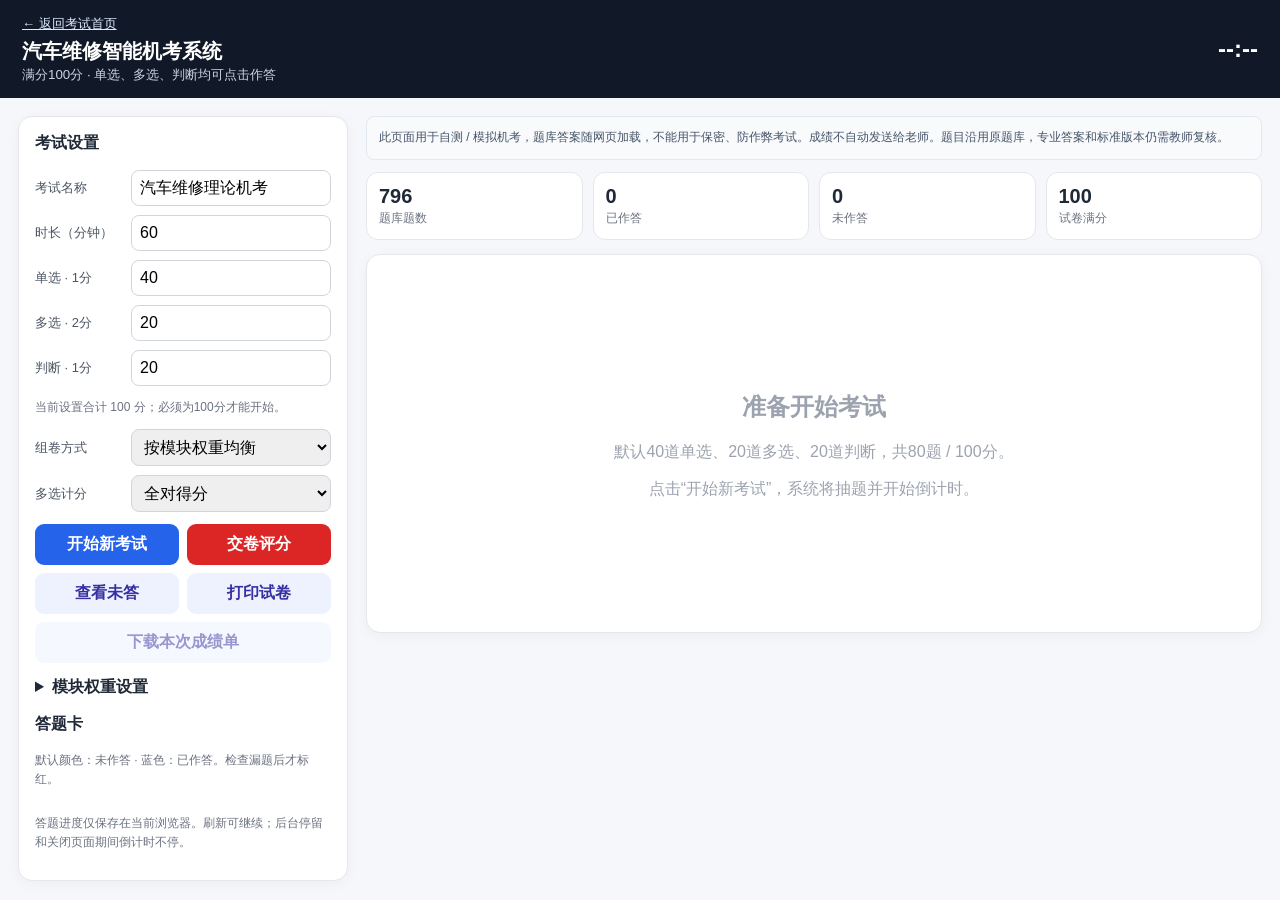
==== auto-exam.html @ cabebe74 "first commit" ====
<!doctype html>
<html lang="zh-CN"><head><meta charset="utf-8"><meta name="viewport" content="width=device-width,initial-scale=1"><meta name="description" content="汽车维修100分智能机考，随机组卷、在线答题、漏题提醒与即时评分。"><meta name="referrer" content="strict-origin-when-cross-origin"><title>汽车维修 · 100分在线机考</title><style>
*{box-sizing:border-box}body{margin:0;font-family:-apple-system,BlinkMacSystemFont,"Segoe UI","Microsoft YaHei",sans-serif;background:#f5f7fb;color:#1f2937}
button,input,select{font:inherit}.top{position:sticky;top:0;z-index:20;background:#111827;color:#fff;padding:14px 22px;display:flex;justify-content:space-between;align-items:center}
.top h1{font-size:20px;margin:0}.top small{color:#cbd5e1}.timer{font-size:24px;font-weight:800}.layout{max-width:1500px;margin:auto;padding:18px;display:grid;grid-template-columns:330px 1fr;gap:18px}
.card{background:#fff;border:1px solid #e5e7eb;border-radius:14px;padding:16px;box-shadow:0 3px 14px #0000000a}.side{position:sticky;top:82px;max-height:calc(100vh - 100px);overflow:auto}
.row{display:flex;gap:8px;align-items:center;margin:9px 0}.row label{width:88px;font-size:13px;color:#4b5563}.row input,.row select{flex:1;min-width:0;padding:8px;border:1px solid #d1d5db;border-radius:8px}
.btn{border:0;border-radius:9px;padding:10px;cursor:pointer;font-weight:700}.primary{background:#2563eb;color:#fff}.danger{background:#dc2626;color:#fff}.light{background:#eef2ff;color:#3730a3}
.btns{display:grid;grid-template-columns:1fr 1fr;gap:8px;margin-top:12px}.stats{display:grid;grid-template-columns:repeat(4,1fr);gap:10px;margin-bottom:14px}.stat{background:#fff;border:1px solid #e5e7eb;border-radius:12px;padding:12px}
.stat b{display:block;font-size:20px}.stat span{font-size:12px;color:#6b7280}.paperhead{text-align:center;padding:8px 0 18px;border-bottom:1px solid #e5e7eb}.paperhead h2{margin:0 0 8px}.meta{color:#6b7280;font-size:13px}
.sectiontitle{margin:22px 0 10px;padding:9px 12px;background:#f3f4f6;border-radius:8px;font-weight:800}.q{padding:16px 4px;border-bottom:1px solid #eef0f3;scroll-margin-top:85px}.stem{font-weight:700;line-height:1.7;margin-bottom:10px}
.tag{font-size:11px;color:#6b7280;background:#f3f4f6;border-radius:20px;padding:3px 8px;margin-left:7px}.option{display:flex;align-items:flex-start;gap:9px;padding:10px 11px;border:1px solid #e5e7eb;border-radius:9px;margin:7px 0;cursor:pointer;line-height:1.5}
.option:hover{background:#f8fafc}.option input{margin-top:4px;transform:scale(1.2)}.option.chosen{border-color:#93c5fd;background:#eff6ff}.option.correct{border-color:#86efac;background:#f0fdf4}.option.wrong{border-color:#fca5a5;background:#fef2f2}
.answerline{margin-top:9px;font-size:13px;color:#6b7280}.answerline strong{color:#b91c1c}.navgrid{display:grid;grid-template-columns:repeat(8,1fr);gap:5px;margin-top:10px}.navnum{border:1px solid #d1d5db;background:#fff;border-radius:6px;padding:6px 0;font-size:12px;cursor:pointer}
.navnum.done{background:#dbeafe;border-color:#93c5fd}.navnum.unanswered{background:#fee2e2;border-color:#ef4444;color:#b91c1c;font-weight:800;box-shadow:0 0 0 1px #ef4444 inset}.navnum.right{background:#dcfce7;border-color:#86efac}.navnum.bad{background:#fee2e2;border-color:#fca5a5}.result{padding:18px;border-radius:12px;background:#f8fafc;margin:14px 0}.resultbig{font-size:34px;font-weight:900}
.muted{color:#6b7280;font-size:12px;line-height:1.6}.empty{text-align:center;color:#9ca3af;padding:100px 20px}.module{display:flex;justify-content:space-between;padding:5px 0;font-size:12px}.module input{width:52px}
@media(max-width:900px){.layout{grid-template-columns:1fr}.side{position:static;max-height:none}.stats{grid-template-columns:repeat(2,1fr)}}@media print{.top,aside,.stats{display:none!important}.layout{display:block;padding:0}.card{border:0;box-shadow:none}}

[hidden]{display:none!important}.side{top:112px;max-height:calc(100vh - 132px)}.q{scroll-margin-top:120px}a{color:#2563eb}button:disabled{opacity:.5;cursor:not-allowed}
button:focus-visible,input:focus-visible,select:focus-visible,a:focus-visible{outline:3px solid #f59e0b;outline-offset:3px}
.top a{color:#dbeafe;font-size:13px;display:inline-block;margin-bottom:5px}.module label{display:flex;justify-content:space-between;align-items:center;gap:10px;width:100%}.module input{padding:5px;border:1px solid #d1d5db;border-radius:5px}
.notice{background:#f8fafc;color:#475569;border:1px solid #e2e8f0;padding:10px 12px;border-radius:8px;font-size:12px;line-height:1.8;margin-bottom:12px}
#testNote{background:#fff7ed;border-color:#fed7aa;color:#9a3412}.lowtime{color:#fca5a5}.q.is-unanswered .qno{color:#dc2626}.navnum.partial{background:#fff7ed;border-color:#fdba74;color:#9a3412}
#missingPanel{background:#fef2f2;border:1px solid #fecaca;border-radius:10px;margin:12px 0;padding:12px}#missingTitle{color:#991b1b;margin:0 0 8px;font-size:13px}#missingNums{display:flex;flex-wrap:wrap;gap:6px}#missingNums .navnum{padding:5px 9px}
.resultbig small{font-size:18px;font-weight:500;color:#64748b}.resultlabel{color:#1d4ed8;font-weight:700;margin:0 0 6px}.home-link{white-space:nowrap}
details{margin:14px 0}summary{cursor:pointer;font-weight:700}.side h3{font-size:16px}.row input[disabled],.row select[disabled]{background:#f8fafc;color:#64748b}
@media(max-width:900px){.top{padding:12px}.top h1{font-size:17px}.top small{font-size:11px}.timer{font-size:22px;margin-left:10px}.layout{padding:10px;gap:12px}.side{padding:14px;max-height:none}.empty{padding:45px 15px}#nav{grid-template-columns:repeat(10,1fr)}.q{scroll-margin-top:110px}}
@media print{.notice,#missingPanel,.home-link{display:none!important}.q{break-inside:avoid}.paperhead h2{font-size:22px}.option{padding:4px 8px;margin:3px 0}}
</style></head><body>
<header class="top"><div><a class="home-link" href="./index.html">← 返回考试首页</a><h1>汽车维修智能机考系统</h1><small>满分100分 · 单选、多选、判断均可点击作答</small></div><div class="timer" id="timer" role="timer" aria-label="考试剩余时间">--:--</div></header>
<main class="layout"><aside><div class="card side">
<div id="settings"><h3 style="margin-top:0">考试设置</h3>
<div class="row"><label for="title">考试名称</label><input id="title" maxlength="80" value="汽车维修理论机考"></div>
<div class="row"><label for="minutes">时长（分钟）</label><input id="minutes" type="number" min="1" max="240" step="1" value="60"></div>
<div class="row"><label for="single">单选 · 1分</label><input id="single" type="number" min="0" max="100" step="1" value="40"></div>
<div class="row"><label for="multiple">多选 · 2分</label><input id="multiple" type="number" min="0" max="50" step="1" value="20"></div>
<div class="row"><label for="judge">判断 · 1分</label><input id="judge" type="number" min="0" max="100" step="1" value="20"></div>
<p class="muted" id="totalHint"></p>
<div class="row"><label for="mode">组卷方式</label><select id="mode"><option value="balanced">按模块权重均衡</option><option value="random">全题库随机</option></select></div>
<div class="row"><label for="multiScore">多选计分</label><select id="multiScore"><option value="strict">全对得分</option><option value="partial">漏选得半分 / 错选0分</option></select></div>
</div>
<div class="btns"><button class="btn primary" type="button" onclick="startExam()">开始新考试</button><button class="btn danger" type="button" onclick="submitExam()">交卷评分</button><button class="btn light" type="button" onclick="showUnanswered()">查看未答</button><button class="btn light" type="button" onclick="window.print()">打印试卷</button><button class="btn light" style="grid-column:1/-1" type="button" id="downloadBtn" disabled onclick="downloadResult()">下载本次成绩单</button><button class="btn light" type="button" id="verifyBtn" hidden style="grid-column:1/-1;background:#fff7ed;color:#9a3412" onclick="randomVerify()">验证：随机答题并交卷</button></div>
<details><summary>模块权重设置</summary><div id="mods"></div><p class="muted">0表示排除模块。修改题型数量后合计仍需为100分；考试中不可修改设置。</p></details>
<h3>答题卡</h3><p class="muted" id="navHint">默认颜色：未作答 · 蓝色：已作答。检查漏题后才标红。</p><div id="nav" class="navgrid"></div>
<div id="missingPanel" hidden><p id="missingTitle"></p><div id="missingNums"></div></div>
<p class="muted" id="saveNote">答题进度仅保存在当前浏览器。刷新可继续；后台停留和关闭页面期间倒计时不停。</p>
</div></aside><section>
<div class="notice" id="studentNote">此页面用于自测 / 模拟机考，题库答案随网页加载，不能用于保密、防作弊考试。成绩不自动发送给老师。题目沿用原题库，专业答案和标准版本仍需教师复核。</div>
<div class="notice" id="testNote" hidden><b>功能验证模式</b>：随机验证按钮会填写全部题目并交卷。此入口没有登录鉴权，访问链接的人均可使用；验证成绩不代表真实考试成绩。</div>
<div id="stats" class="stats"></div><div class="card" id="exam"><div class="empty"><h2>准备开始考试</h2><p>默认40道单选、20道多选、20道判断，共80题 / 100分。</p><p>点击“开始新考试”，系统将抽题并开始倒计时。</p></div></div>
</section></main>
<noscript><p>请开启浏览器的 JavaScript 才能使用答题和评分功能。</p></noscript>
<script>
const bank=[{"id":1,"module":"职业道德","stem":"小明在从事本职工作时业务纯熟，工作成果尽善尽美，被评为单位先进员工。这表明小明在工作中做到了","options":{"A":"乐业","B":"勤业","C":"精业","D":"敬业"},"answer":["C"],"type":"single"},{"id":2,"module":"职业道德","stem":"卫生类专业技术人员的首要职责，职业道德的第一要求是","options":{"A":"救死扶伤、防病治病","B":"解除病人痛苦，保障人民的健康","C":"尊重病人、一视同仁","D":"热情周到、敢于负责"},"answer":["A"],"type":"single"},{"id":3,"module":"职业道德","stem":"下列说法正确的是","options":{"A":"奉献社会要求个人利益必须无条件让位于国家、集体利益","B":"奉献社会要求个人必须参加各类公益活动、助人为乐，扶贫济困","C":"做好本职工作，就是在岗位上服务人民、奉献社会","D":"在维护公共卫生、爱护公共财物等小事上谈不上为社会做贡献"},"answer":["C"],"type":"single"},{"id":4,"module":"职业道德","stem":"下列关于办事公道的说法错误的是","options":{"A":"办事公道是恪守职业道德的要求","B":"普通职员也会面临办事公道的问题","C":"办事公道能为企业赢得较好的信誉","D":"办事公道对企业内部管理没有多大意义"},"answer":["D"],"type":"single"},{"id":5,"module":"职业道德","stem":"下列选项中属于企业文化功能的是","options":{"A":"整合功能","B":"技术培训功能","C":"科学研究功能","D":"社交功能"},"answer":["A"],"type":"single"},{"id":6,"module":"职业道德","stem":"与法律规范相比，道德规范的调节手段是","options":{"A":"强制性的","B":"非强制性的","C":"更主要的","D":"更次要的"},"answer":["B"],"type":"single"},{"id":7,"module":"职业道德","stem":"职业道德具有适用范围有限性、发展历史继承性、表达形式多种多样性以及强烈的","options":{"A":"严格性","B":"纪律性","C":"职责性","D":"规律性"},"answer":["B"],"type":"single"},{"id":8,"module":"职业道德","stem":"对待工作的态度，以下正确的是","options":{"A":"当一天工作撞一天钟","B":"不求无功但求无过","C":"在岗一分钟负责 60 秒","D":"三天打鱼，两天晒网"},"answer":["C"],"type":"single"},{"id":9,"module":"职业道德","stem":"下列企业文化不能体现办事公道的是","options":{"A":"企业员工互帮互助","B":"企业员工心往一处想，劲往一处使","C":"企业各部门展开竞争，争创效益","D":"企业各部门负责人竞相邀请领导吃饭"},"answer":["D"],"type":"single"},{"id":10,"module":"职业道德","stem":"下列属于职业纪律特点的是","options":{"A":"明确的规定性","B":"高度的强制性","C":"普适性","D":"自愿性"},"answer":["A"],"type":"single"},{"id":11,"module":"职业道德","stem":"以下体现慎独的做法是","options":{"A":"观花展是小李顺手将一盆花塞进背包带回家","B":"上卫生间时小陈将里面配备的卫生纸整卷带走","C":"秋游时见四下无人，小王私摘他人果园里的水果","D":"夜晚十二点十字路口红灯亮起，小张停步等候"},"answer":["D"],"type":"single"},{"id":12,"module":"职业道德","stem":"在企业的经营活动中，下列选项中的(    )不是职业道德功能的表现。","options":{"A":"激励作用","B":"决策能力","C":"规范行为","D":"遵纪守法"},"answer":["B"],"type":"single"},{"id":13,"module":"职业道德","stem":"纠正行业不正之风的重要措施是","options":{"A":"职业道德义务","B":"职业道德技能","C":"职业道德建设","D":"职业道德修养"},"answer":["C"],"type":"single"},{"id":14,"module":"职业道德","stem":"爱岗敬业要求我们在工作中做到","options":{"A":"乐业","B":"勤业","C":"精业","D":"专业"},"answer":["A","B","C"],"type":"multiple"},{"id":15,"module":"职业道德","stem":"汽车维修职业道德范畴包括","options":{"A":"汽车维修职业的义务和良心","B":"汽车维修职业信誉和尊严","C":"汽车维修职业责任和情感","D":"汽车维修职业经济效益"},"answer":["A","B","C"],"type":"multiple"},{"id":16,"module":"职业道德","stem":"以下不能体现办事公道的做法是","options":{"A":"企业为每一位员工依法缴纳足额社保","B":"企业为特定对象量身定制招聘岗位","C":"企业招聘时对熟人打招呼的应聘者免试录取","D":"企业内部同工不同酬"},"answer":["B","C","D"],"type":"multiple"},{"id":17,"module":"职业道德","stem":"关于增强服务意识，下列做法不正确的是","options":{"A":"过一天算一天，得过且过","B":"以貌取人，看人办事","C":"主动参加职业技能培训，增强专业能力","D":"拒绝为残疾人和衣着不光鲜者提供服务"},"answer":["A","B","D"],"type":"multiple"},{"id":18,"module":"职业道德","stem":"以下观点对奉献社会理解正确的是","options":{"A":"奉献社会是恪守职业道德的最高境界","B":"奉献社会的要求对普通人而言太高了","C":"每个人尽力做好分内事，不给他人添麻烦也是奉献社会","D":"实现自我价值的同时彰显自身社会价值就是奉献社会"},"answer":["A","C","D"],"type":"multiple"},{"id":19,"module":"职业道德","stem":"职业道德是职业的灵魂。","options":{},"answer":"正确","type":"judge"},{"id":20,"module":"职业道德","stem":"廉洁奉公是公务人员的事，与医务工作者无关。","options":{},"answer":"错误","type":"judge"},{"id":21,"module":"职业道德","stem":"汽车维修质量检验人员作为汽车维修职业的关键岗位，对于汽车维修质量和汽车维修职业的形象以及社会声誉的树立关系优为重要","options":{},"answer":"正确","type":"judge"},{"id":22,"module":"职业道德","stem":"爱岗和敬业是相辅相成、相互支持的。敬业是爱岗的前提，爱岗是敬业的升华。","options":{},"answer":"错误","type":"judge"},{"id":23,"module":"职业道德","stem":"严格把关，不弄虚作假这是机动车维修人员忠于职守的体现。","options":{},"answer":"正确","type":"judge"},{"id":24,"module":"职业道德","stem":"道德不仅对社会关系有调节作用，而且对人们行为有教育作用。","options":{},"answer":"正确","type":"judge"},{"id":25,"module":"职业道德","stem":"工作、职业与事业其实就是一个概念。","options":{},"answer":"错误","type":"judge"},{"id":26,"module":"职业道德","stem":"职业道德是各种职业群体及其从业人员在从事正当职业活动中形成的特有的道德观念，行为方式和作风，以及应该遵循的行为规范的总和。","options":{},"answer":"正确","type":"judge"},{"id":27,"module":"职业道德","stem":"职业道德主要包括五项规范。","options":{},"answer":"正确","type":"judge"},{"id":28,"module":"职业道德","stem":"所谓专业技术人员职业道德就是专业技术人员在从事本职业活动中所应遵循的价值观念和行为规范。","options":{},"answer":"正确","type":"judge"},{"id":29,"module":"职业道德","stem":"奉献社会是恪守职业道德的最高境界。","options":{},"answer":"正确","type":"judge"},{"id":30,"module":"职业道德","stem":"《交通行政执法职业道德基本规范》适用机动车维修人员。","options":{},"answer":"正确","type":"judge"},{"id":31,"module":"职业道德","stem":"“在岗一分钟负责六十秒”给我们在工作中提出的要求是勤业。","options":{},"answer":"正确","type":"judge"},{"id":32,"module":"职业道德","stem":"企业的经济效益好坏与职业道德关系不大。","options":{},"answer":"错误","type":"judge"},{"id":33,"module":"职业道德","stem":"机动车维修职业道德范畴不包括反应机动车维修职业与其他职业之间的道德关系。","options":{},"answer":"错误","type":"judge"},{"id":34,"module":"职业道德","stem":"职业道德不具有纪律性。","options":{},"answer":"错误","type":"judge"},{"id":35,"module":"职业道德","stem":"在汽车维修职业活动中，对学习掌握维修技术缺乏积极性，对汽车维修工作马马虎虎，汽车维修质量低劣等现象，就是缺乏这种职业情感的具体反映。","options":{},"answer":"正确","type":"judge"},{"id":36,"module":"职业道德","stem":"职业道德规范是社会主义精神文明建设的重要内容之一。","options":{},"answer":"正确","type":"judge"},{"id":37,"module":"职业道德","stem":"销售经检疫部门检验盖章的猪肉体现了办事公道这一道德要求。","options":{},"answer":"错误","type":"judge"},{"id":38,"module":"职业道德","stem":"小王是位交警，每天指挥交通，风雨无阻，这不仅是完成工作，也是奉献社会。","options":{},"answer":"正确","type":"judge"},{"id":39,"module":"职业道德","stem":"我国机动车维修从业人员应承担和履行的职业道德义务不包括确保道路运输汽车技术状况，努力发展交通运输业。","options":{},"answer":"错误","type":"judge"},{"id":40,"module":"环保法规与维修规范","stem":"下列不属于涂漆车间采用二打磨工艺需要安装的环保设备是","options":{"A":"粉尘收集装置","B":"除尘设备","C":"通风设备","D":"降噪设备"},"answer":["D"],"type":"single"},{"id":41,"module":"环保法规与维修规范","stem":"《柴油车污染物排放限值及测量方法（自由加速法及加载减速法）》（GB 3847-2018）标准中规定，预检不合格的车辆均不得进行加载减速排气烟度试验，下列不属于预检项目的是","options":{"A":"照明系统","B":"传动系","C":"行驶系","D":"车辆仪表"},"answer":["A"],"type":"single"},{"id":42,"module":"环保法规与维修规范","stem":"以下不属于汽车降噪系统部件的是","options":{"A":"排气管","B":"膨胀室","C":"消声器","D":"排气歧管"},"answer":["D"],"type":"single"},{"id":43,"module":"环保法规与维修规范","stem":"下列不属于机动车维修企业汽车清洗废水处理工艺的是","options":{"A":"混凝-沉淀（PAC?吸附）-过滤-消毒","B":"沉淀-混凝-二级气浮-过滤消毒","C":"物化处理加膜处理工艺","D":"加 PAC 、PAM?絮凝沉淀"},"answer":["D"],"type":"single"},{"id":44,"module":"环保法规与维修规范","stem":"《汽车维修业开业条件》(GB/T 16739.1-2014)中规定汽车整车维修企业允许外协的专用设备是","options":{"A":"汽车故障电脑诊断仪","B":"悬架实验台","C":"喷油器实验设备","D":"冷媒鉴别仪"},"answer":["B"],"type":"single"},{"id":45,"module":"环保法规与维修规范","stem":"申请从事汽车维修经营业务或者其他机动车维修经营业务的，租用的场地应当有书面的租赁合同，且租赁期限不得少于","options":{"A":"1 年","B":"2 年","C":"3 年","D":"4 年"},"answer":["A"],"type":"single"},{"id":46,"module":"环保法规与维修规范","stem":"表示声音强弱的最基本的参数是","options":{"A":"声压与声压级","B":"声强与声强级","C":"声功率与声功率级","D":"声波与声波级"},"answer":["A"],"type":"single"},{"id":47,"module":"环保法规与维修规范","stem":"《汽油车污染物排放限值及测量方法（双怠速法及简易工况法）》（GB 18285- 2018）标准实施的起始时间是","options":{"A":"2018 年 7 月 1 日","B":"2019 年 7 月 1 日","C":"2018 年 5 月 1 日","D":"2019 年 5 月 1 日"},"answer":["D"],"type":"single"},{"id":48,"module":"环保法规与维修规范","stem":"《汽车维修业开业条件》(GB/T 16739.1-2014)中规定维修企业应该配备的仪表工具是","options":{"A":"正时仪","B":"连杆校正器","C":"真空表","D":"声级计"},"answer":["C"],"type":"single"},{"id":49,"module":"环保法规与维修规范","stem":"《汽油车污染物排放限值及测量方法（双怠速法及简易工况法）》（GB 18285-2018）标准规定，按瞬态工况法检测，共运行的时长是","options":{"A":"165s","B":"175s","C":"185s","D":"195s"},"answer":["D"],"type":"single"},{"id":50,"module":"环保法规与维修规范","stem":"按《大气污染防治法》的要求，机动车维修调试车间或调试工位应设置","options":{"A":"除尘设备","B":"汽车尾气收集净化装置","C":"消声装置","D":"空气净化装置"},"answer":["B"],"type":"single"},{"id":51,"module":"环保法规与维修规范","stem":"《汽油车污染物排放限值及测量方法（双怠速法及简易工况法）》（GB 18285-2018）标准的规定，进行怠速排放测量时，应将排气分析仪取样探头插入排气管中，深度不少于","options":{"A":"200mm","B":"300mm","C":"400mm","D":"500mm"},"answer":["C"],"type":"single"},{"id":52,"module":"环保法规与维修规范","stem":"《汽油车污染物排放限值及测量方法（双怠速法及简易工况法）》（GB 18285-2018）标准中规定了燃油蒸发排放系统检验的测试规程，下列不属于相关检验或测试内容的是","options":{"A":"燃油蒸发排放系统检验的外观检验","B":"进气口真空度测试","C":"进油口压力测试","D":"油箱盖测试"},"answer":["B"],"type":"single"},{"id":53,"module":"环保法规与维修规范","stem":"降低汽车噪声的措施主要包括","options":{"A":"制定法规限制","B":"道路设立隔音板","C":"道路种绿植","D":"汽车喇叭改低噪音"},"answer":["A","B","C","D"],"type":"multiple"},{"id":54,"module":"环保法规与维修规范","stem":"机动车维修企业排放的废水主要处理环节包括","options":{"A":"用氯化钙破乳","B":"加 PAC 、PAM 絮凝沉淀","C":"经活性炭吸附处理","D":"加热处理"},"answer":["A","B","C"],"type":"multiple"},{"id":55,"module":"环保法规与维修规范","stem":"我国环境保护的基本方针包括","options":{"A":"全面规划","B":"综合利用","C":"依靠群众","D":"造福人民"},"answer":["A","B","C","D"],"type":"multiple"},{"id":56,"module":"环保法规与维修规范","stem":"改善机动车尾气排放的方法主要包括","options":{"A":"使用清洁汽油","B":"添加燃油宝","C":"使用三元催化","D":"通过法规限制"},"answer":["A","B","C","D"],"type":"multiple"},{"id":57,"module":"环保法规与维修规范","stem":"质量保证期中行驶里程和日期指标，以先达到为准。","options":{},"answer":"正确","type":"judge"},{"id":58,"module":"环保法规与维修规范","stem":"某维修厂技术高超，可以垄断或封锁当地汽车维修市场。","options":{},"answer":"错误","type":"judge"},{"id":59,"module":"环保法规与维修规范","stem":"使用燃油宝可以减少汽车污染物排放。","options":{},"answer":"正确","type":"judge"},{"id":60,"module":"环保法规与维修规范","stem":"《汽车加速行驶车外噪声限值及测量方法》（GB 1495-2002）中所述，排气歧管为应视为降噪系统的部件。","options":{},"answer":"正确","type":"judge"},{"id":61,"module":"环保法规与维修规范","stem":"《声学 汽车车内噪声测量方法》（GB-T 18697-2002）中规定，轿车在噪声测量过程中，只允许驾驶员 1 人坐在驾驶室内。","options":{},"answer":"错误","type":"judge"},{"id":62,"module":"环保法规与维修规范","stem":"汽车噪声污染可能会导致动物神经系统失调。","options":{},"answer":"正确","type":"judge"},{"id":63,"module":"环保法规与维修规范","stem":"2020 年 7 月开始，我国的机动车排放标准为国五标准。","options":{},"answer":"错误","type":"judge"},{"id":64,"module":"环保法规与维修规范","stem":"机动车维修质量鉴定费用由纠纷双方分担。","options":{},"answer":"错误","type":"judge"},{"id":65,"module":"环保法规与维修规范","stem":"获得一类维修许可的单位，可以维修危险货物车辆。","options":{},"answer":"错误","type":"judge"},{"id":66,"module":"环保法规与维修规范","stem":"汽车防冻液可以倒入下水道。","options":{},"answer":"错误","type":"judge"},{"id":67,"module":"环保法规与维修规范","stem":"车辆经维修后出现安全事故，可以依法追究维修厂责任。","options":{},"answer":"正确","type":"judge"},{"id":68,"module":"环保法规与维修规范","stem":"汽车制动液可以循环使用，不用提纯处理。","options":{},"answer":"错误","type":"judge"},{"id":69,"module":"环保法规与维修规范","stem":"汽车尾气中硫化物含量过高，可能是三元催化器损坏引起的。","options":{},"answer":"正确","type":"judge"},{"id":70,"module":"环保法规与维修规范","stem":"机动车维修质量保证期，从维修竣工出厂之日起计算。","options":{},"answer":"正确","type":"judge"},{"id":71,"module":"环保法规与维修规范","stem":"制动液具有吸水特性，长时间使用会出现沸点降低，不同程度的氧化变质，并溶解制动系统的金属。","options":{},"answer":"正确","type":"judge"},{"id":72,"module":"环保法规与维修规范","stem":"道路两旁种绿植可以减少噪声污染。","options":{},"answer":"正确","type":"judge"},{"id":73,"module":"环保法规与维修规范","stem":"获得三类维修许可的单位，可以对车辆进行整车修理。","options":{},"answer":"错误","type":"judge"},{"id":74,"module":"环保法规与维修规范","stem":"高速中间的隔离带是减少汽车噪声的。","options":{},"answer":"错误","type":"judge"},{"id":75,"module":"环保法规与维修规范","stem":"《汽油车污染物排放限值及测量方法（双怠速法及简易工况法）》（GB 18285-2018）标准中，将轻型汽车的高怠速转速规定为 2500±100r/min。","options":{},"answer":"正确","type":"judge"},{"id":76,"module":"环保法规与维修规范","stem":"危险货物运输车辆维修，是指对运输易燃、易爆、腐蚀、放射性、剧毒等性质货物的机动车维修，不包含对危险货物运输车辆罐体的维修。","options":{},"answer":"正确","type":"judge"},{"id":77,"module":"汽车空调与车身电器","stem":"电动刮水器中电动机轴端的蜗杆驱动蜗轮转动，蜗轮带动","options":{"A":"摇臂旋转","B":"拉杆往复运动","C":"刮水片摆动","D":"雨刮臂摆动"},"answer":["A"],"type":"single"},{"id":78,"module":"汽车空调与车身电器","stem":"膨胀阀的功能是","options":{"A":"将高压制冷剂气体节流减压","B":"将高压制冷剂液体节流减压","C":"将低压制冷剂气体节流减压","D":"将低压制冷剂液体节流减压"},"answer":["B"],"type":"single"},{"id":79,"module":"汽车空调与车身电器","stem":"温度控制器开关，起调节车内温度的作用，其控制的电路是","options":{"A":"鼓风机电路","B":"电磁离合器电路","C":"混合温度门电路","D":"冷凝器风机电路"},"answer":["B"],"type":"single"},{"id":80,"module":"汽车空调与车身电器","stem":"汽车空调系统中压缩机的作用是","options":{"A":"降温、降压制冷剂液体","B":"将制冷剂气体冷却、冷凝成液体","C":"驱动制冷剂循环流动","D":"除去系统中的水分"},"answer":["C"],"type":"single"},{"id":81,"module":"汽车空调与车身电器","stem":"汽车空调设备的制冷剂主要是","options":{"A":"R12","B":"R22","C":"R134","D":"R134a"},"answer":["D"],"type":"single"},{"id":82,"module":"汽车空调与车身电器","stem":"风窗清洗器的组成包括储液罐、三通接头、喷嘴、软管和","options":{"A":"洗涤泵","B":"电磁阀","C":"ECU","D":"超声波传感器"},"answer":["A"],"type":"single"},{"id":83,"module":"汽车空调与车身电器","stem":"对进入车内的新鲜空气进行加热的空调子系统是","options":{"A":"制冷系统","B":"采暖系统","C":"通风系统","D":"控制系统"},"answer":["B"],"type":"single"},{"id":84,"module":"汽车空调与车身电器","stem":"除霜器开关中的时间继电器维持除霜继电器导通","options":{"A":"10-20 分钟","B":"10-20 秒","C":"30-40 分钟","D":"30-40 秒"},"answer":["A"],"type":"single"},{"id":85,"module":"汽车空调与车身电器","stem":"风窗刮水器永磁式电动机的变速功能是利用三个电刷来改变正负电刷之间","options":{"A":"串联的线圈数","B":"并联的线圈数","C":"串联的电容数","D":"并联的电容数"},"answer":["A"],"type":"single"},{"id":86,"module":"汽车空调与车身电器","stem":"风窗清洗装置喷嘴喷洒方向应当调整在刮水器刮水范围的","options":{"A":"中间","B":"左侧","C":"右侧","D":"下方"},"answer":["A"],"type":"single"},{"id":87,"module":"汽车空调与车身电器","stem":"电动车窗中的车窗升降器是","options":{"A":"动力系统","B":"执行机构","C":"传动机构","D":"润滑系统"},"answer":["B"],"type":"single"},{"id":88,"module":"汽车空调与车身电器","stem":"六向电动座椅内部的电动机数量为","options":{"A":"1","B":"2","C":"3","D":"6"},"answer":["C"],"type":"single"},{"id":89,"module":"汽车空调与车身电器","stem":"刮水器电路系统的常见故障有刮水器各挡位都不工作、个别挡位不工作以及","options":{"A":"不能自动复位","B":"刮拭不干净","C":"刮擦异响","D":"雨刮条脱落"},"answer":["A"],"type":"single"},{"id":90,"module":"汽车空调与车身电器","stem":"车窗升降器按传动方式可以分为齿扇式和","options":{"A":"齿轮式","B":"蜗杆式","C":"齿条式","D":"链条式"},"answer":["C"],"type":"single"},{"id":91,"module":"汽车空调与车身电器","stem":"电动车窗系统的熔断丝熔断了，原因不包括","options":{"A":"电路中某个地方的导线短路接地","B":"车窗的机械出现卡滞现象","C":"电机电路存在断路故障","D":"电机中有短路故障"},"answer":["C"],"type":"single"},{"id":92,"module":"汽车空调与车身电器","stem":"膨胀阀的安装位置是","options":{"A":"冷凝器入口","B":"蒸发器入口","C":"贮液干燥器入口","D":"压缩机入口"},"answer":["B"],"type":"single"},{"id":93,"module":"汽车空调与车身电器","stem":"电动座椅中，一个电动机可以调节座椅的方向数为","options":{"A":"1 个","B":"2 个","C":"3 个","D":"4 个"},"answer":["B"],"type":"single"},{"id":94,"module":"汽车空调与车身电器","stem":"对电动座椅的要求不包括","options":{"A":"使驾驶员处于最佳位置","B":"必须有加热功能","C":"有充分强度、刚度和耐久性","D":"具有各种调节结构"},"answer":["B"],"type":"single"},{"id":95,"module":"汽车空调与车身电器","stem":"电动后视镜的功能不包括","options":{"A":"位置调节功能","B":"电动收缩功能","C":"加热功能","D":"除雾功能"},"answer":["D"],"type":"single"},{"id":96,"module":"汽车空调与车身电器","stem":"实现电动座椅的记忆功能的主要部件是","options":{"A":"保护装置","B":"控制开关","C":"电子模块","D":"位置电位器"},"answer":["D"],"type":"single"},{"id":97,"module":"汽车空调与车身电器","stem":"在汽车空调系统中，给空气降温的部件是","options":{"A":"储液干燥器","B":"冷凝器","C":"蒸发器","D":"压缩机"},"answer":["C"],"type":"single"},{"id":98,"module":"汽车空调与车身电器","stem":"为了防止在较冷的季节中水蒸气在风窗玻璃上凝结，影响驾驶员视线，汽车设置了","options":{"A":"除雾装置","B":"刮水装置","C":"洗涤装置","D":"舒适装置"},"answer":["A"],"type":"single"},{"id":99,"module":"汽车空调与车身电器","stem":"车窗升降器的齿扇上装螺旋弹簧的作用是","options":{"A":"回位","B":"防止电机损坏","C":"减轻电机上升时的载荷","D":"增大电机的转速"},"answer":["C"],"type":"single"},{"id":100,"module":"汽车空调与车身电器","stem":"风窗刮水器挡位开关中的“INT”位是","options":{"A":"间歇挡","B":"开关挡","C":"高速挡","D":"点动挡"},"answer":["A"],"type":"single"},{"id":101,"module":"汽车空调与车身电器","stem":"在汽车空调系统中，将从压缩机出来的高压高温制冷剂冷却为高压液体的部件是","options":{"A":"蒸发器","B":"膨胀阀","C":"储液干燥器","D":"冷凝器"},"answer":["D"],"type":"single"},{"id":102,"module":"汽车空调与车身电器","stem":"风窗清洗装置总连接管脱离会导致","options":{"A":"所有喷嘴都不工作","B":"喷嘴工作正常","C":"个别喷嘴不工作","D":"清洗电动机损坏"},"answer":["A"],"type":"single"},{"id":103,"module":"汽车空调与车身电器","stem":"完成压缩机动力分离与结合的组件为","options":{"A":"电磁容电器","B":"电磁离合器","C":"液力变矩器","D":"单向离合器"},"answer":["B"],"type":"single"},{"id":104,"module":"汽车空调与车身电器","stem":"永磁式电动机的组成包括","options":{"A":"蜗杆","B":"蜗轮","C":"永磁铁","D":"电枢"},"answer":["A","B","C","D"],"type":"multiple"},{"id":105,"module":"汽车空调与车身电器","stem":"电动刮水器的电动机一般有","options":{"A":"永磁式","B":"励磁式","C":"步进式","D":"光电式"},"answer":["A","B"],"type":"multiple"},{"id":106,"module":"汽车空调与车身电器","stem":"空调冷冻机油的作用有","options":{"A":"润滑","B":"密封","C":"冷却","D":"降噪"},"answer":["A","B","C","D"],"type":"multiple"},{"id":107,"module":"汽车空调与车身电器","stem":"自动调节电动座椅的控制开关包括","options":{"A":"手动调节开关","B":"锁止开关","C":"延迟开关","D":"存储复位开关"},"answer":["A","D"],"type":"multiple"},{"id":108,"module":"汽车空调与车身电器","stem":"车窗升降器的主要组成有","options":{"A":"指示灯","B":"电动机","C":"传动装置","D":"开关"},"answer":["B","C"],"type":"multiple"},{"id":109,"module":"汽车空调与车身电器","stem":"电动后视镜的功能包括","options":{"A":"位置调节","B":"电动伸缩","C":"加热","D":"刮水"},"answer":["A","B","C"],"type":"multiple"},{"id":110,"module":"汽车空调与车身电器","stem":"刮水器个别挡位不工作的主要原因有","options":{"A":"刮水器电动机故障","B":"开关故障","C":"间歇继电器故障","D":"插接件松脱"},"answer":["A","B","C","D"],"type":"multiple"},{"id":111,"module":"汽车空调与车身电器","stem":"风窗刮水器根据驱动装置的不同可以分为","options":{"A":"真空式","B":"气动式","C":"电动式","D":"手动式"},"answer":["A","B","C"],"type":"multiple"},{"id":112,"module":"汽车空调与车身电器","stem":"刮水器各挡位都不工作的主要原因有","options":{"A":"熔断器断路","B":"刮水电动机或开关故障","C":"机械传动部分损坏松脱","D":"插接件松脱"},"answer":["A","B","C","D"],"type":"multiple"},{"id":113,"module":"汽车空调与车身电器","stem":"后风窗玻璃除雾装置不工作的主要原因有","options":{"A":"熔断器断路","B":"控制线路断路","C":"加热丝损坏","D":"开关损坏"},"answer":["A","B","C","D"],"type":"multiple"},{"id":114,"module":"汽车空调与车身电器","stem":"下列汽车空调系统部件中，属于热交换器的是","options":{"A":"冷凝器","B":"压缩机","C":"膨胀阀","D":"蒸发器"},"answer":["A","D"],"type":"multiple"},{"id":115,"module":"汽车空调与车身电器","stem":"在检查刮水器各挡位都不工作故障时，应首先检查熔断器有无损坏故障。","options":{},"answer":"正确","type":"judge"},{"id":116,"module":"汽车空调与车身电器","stem":"汽车空调压缩机的电磁离合器，是用来控制制冷剂流量的。","options":{},"answer":"错误","type":"judge"},{"id":117,"module":"汽车空调与车身电器","stem":"清洗器喷射位置不正确时，一定要调整。","options":{},"answer":"正确","type":"judge"},{"id":118,"module":"汽车空调与车身电器","stem":"双绕组型的电动机是外搭铁。","options":{},"answer":"错误","type":"judge"},{"id":119,"module":"汽车空调与车身电器","stem":"汽车空调系统的制冷剂大多数为 R12（二氟二氯甲烷）。","options":{},"answer":"错误","type":"judge"},{"id":120,"module":"汽车空调与车身电器","stem":"一般来说,对自动空调,室内温度与设定温度之差越大,鼓风机转速越低。","options":{},"answer":"错误","type":"judge"},{"id":121,"module":"汽车空调与车身电器","stem":"压缩机是空调系统高、低压侧的分界点。","options":{},"answer":"错误","type":"judge"},{"id":122,"module":"汽车空调与车身电器","stem":"风窗清洗器能够直接去除风窗上的灰尘，保持风窗表面洁净。","options":{},"answer":"错误","type":"judge"},{"id":123,"module":"汽车空调与车身电器","stem":"为防止划破挡风玻璃，在使用刮水器前要喷洒清洗液。","options":{},"answer":"正确","type":"judge"},{"id":124,"module":"汽车空调与车身电器","stem":"空调继电器的作用是打开空调时，接通电磁离合器电路，同时使散热器风扇低速运转。","options":{},"answer":"正确","type":"judge"},{"id":125,"module":"汽车空调与车身电器","stem":"雨滴感知型刮水器能根据雨量的大小自动调节挂水频率。","options":{},"answer":"正确","type":"judge"},{"id":126,"module":"汽车空调与车身电器","stem":"风窗刮水器的作用是为了保证驾驶员在雨天、雪天和雾天有良好的视线。","options":{},"answer":"正确","type":"judge"},{"id":127,"module":"汽车空调与车身电器","stem":"电动车窗主要由升降控制开关、电动机、升降器等组成。","options":{},"answer":"正确","type":"judge"},{"id":128,"module":"汽车空调与车身电器","stem":"试灯主要测试低阻抗的电源电路、搭铁电路和线路的导通性。","options":{},"answer":"正确","type":"judge"},{"id":129,"module":"汽车空调与车身电器","stem":"贮液干燥器一定要垂直安装。","options":{},"answer":"正确","type":"judge"},{"id":130,"module":"汽车空调与车身电器","stem":"跨接线可以直接跨接在蓄电池两端。","options":{},"answer":"错误","type":"judge"},{"id":131,"module":"汽车空调与车身电器","stem":"用有源试灯测试带电电路，不会损坏试灯。","options":{},"answer":"错误","type":"judge"},{"id":132,"module":"汽车空调与车身电器","stem":"风窗清洗装置电路系统一般和电动刮水器电路系统共用一个保险丝。","options":{},"answer":"正确","type":"judge"},{"id":133,"module":"汽车空调与车身电器","stem":"检查喷洗器功能时，如发现无喷洗液喷出，应立即停止作业，以免喷洗器电动机损坏。","options":{},"answer":"正确","type":"judge"},{"id":134,"module":"汽车空调与车身电器","stem":"风窗刮水器挡位开关中的“LO”位为低速挡。","options":{},"answer":"正确","type":"judge"},{"id":135,"module":"汽车空调与车身电器","stem":"座椅加热系统中，可通过调整可变电阻调整座椅的加热速度。","options":{},"answer":"错误","type":"judge"},{"id":136,"module":"汽车空调与车身电器","stem":"斜盘式压缩机是一种轴向叶片式压缩机。","options":{},"answer":"错误","type":"judge"},{"id":137,"module":"汽车空调与车身电器","stem":"如果刮水片摇臂杆有弯曲折断现象应及时修理更换。","options":{},"answer":"正确","type":"judge"},{"id":138,"module":"汽车空调与车身电器","stem":"可以用涂抹肥皂水的方法检测空调系统泄露。","options":{},"answer":"错误","type":"judge"},{"id":139,"module":"汽车空调与车身电器","stem":"连接汽车故障诊断仪时，点火开关应处于关闭状态。","options":{},"answer":"正确","type":"judge"},{"id":140,"module":"汽车空调与车身电器","stem":"带电动折叠功能的电动后视镜左右两边一般一共有 4 个驱动电机。","options":{},"answer":"错误","type":"judge"},{"id":141,"module":"汽车空调与车身电器","stem":"在检查刮水器个别挡位不工作故障时，应首先检查电动机电刷接触不良故障。","options":{},"answer":"错误","type":"judge"},{"id":142,"module":"汽车空调与车身电器","stem":"汽车空调蒸发器表面的温度越低越好。","options":{},"answer":"错误","type":"judge"},{"id":143,"module":"汽车空调与车身电器","stem":"空调制冷系统中设有压力开关电路的目的是当系统内压力过高时停止空调压缩机的工作。","options":{},"answer":"正确","type":"judge"},{"id":144,"module":"汽车空调与车身电器","stem":"空调的热交换中，冷凝器是用来散热的，蒸发器是用来吸热的。","options":{},"answer":"正确","type":"judge"},{"id":145,"module":"汽车空调与车身电器","stem":"防眩目内后视镜必须手动调节。","options":{},"answer":"错误","type":"judge"},{"id":146,"module":"汽车空调与车身电器","stem":"采用水暖式暖风系统的汽车车厢内的温度，可以通过水阀的开关和鼓风机的转速来人为调节。","options":{},"answer":"正确","type":"judge"},{"id":147,"module":"汽车空调与车身电器","stem":"用示波器测量高压线时，要使用专用探头。","options":{},"answer":"正确","type":"judge"},{"id":148,"module":"汽车空调与车身电器","stem":"试灯由探针、绝缘外壳、12V 小灯泡、导线、鳄鱼夹组成。","options":{},"answer":"正确","type":"judge"},{"id":149,"module":"汽车空调与车身电器","stem":"汽车空调鼓风机采用的是 220V 交流电机。","options":{},"answer":"错误","type":"judge"},{"id":150,"module":"汽车空调与车身电器","stem":"冷凝器常采用轴流式风机，蒸发器常采用离心式风机。","options":{},"answer":"正确","type":"judge"},{"id":151,"module":"汽车空调与车身电器","stem":"只要刮水器在间歇挡能够正常工作，其他挡位也一定正常。","options":{},"answer":"错误","type":"judge"},{"id":152,"module":"汽车空调与车身电器","stem":"当电动车窗主开关上的窗锁开关断开时，则分开关不起作用。","options":{},"answer":"正确","type":"judge"},{"id":153,"module":"汽车空调与车身电器","stem":"目前常用的汽车空调配气系统有空气混合式、全热式及冷暖一体化空调配气系统。","options":{},"answer":"正确","type":"judge"},{"id":154,"module":"汽车空调与车身电器","stem":"电动刮水器的间歇控制功能是通过间歇控制继电器实现。","options":{},"answer":"正确","type":"judge"},{"id":155,"module":"汽车空调与车身电器","stem":"空调压缩机润滑油的牌号越大，黏度越大，凝固点越高。","options":{},"answer":"错误","type":"judge"},{"id":156,"module":"汽车空调与车身电器","stem":"目前，小轿车普遍采用旋叶式压缩机和斜盘式压缩机。","options":{},"answer":"正确","type":"judge"},{"id":157,"module":"汽车空调与车身电器","stem":"万用表使用前不需要校零。","options":{},"answer":"错误","type":"judge"},{"id":158,"module":"传动系统与离合器","stem":"对离合器的要求是","options":{"A":"结合柔和、分离彻底","B":"结合柔和、分离柔和","C":"结合迅速、分离柔和","D":"结合迅速、分离迅速"},"answer":["A"],"type":"single"},{"id":159,"module":"传动系统与离合器","stem":"离合踏板自由行程是指","options":{"A":"消除离合器的自由间隙和分离机构、操纵机构零件的弹性变形所需要的离合器踏板的行程","B":"分离轴承与分离杠杆之间的距离","C":"离合器踏板到地板之间的距离","D":"总泵推杆与活塞之间的间隙"},"answer":["A"],"type":"single"},{"id":160,"module":"传动系统与离合器","stem":"踩膜片弹簧式离合器时的特点是 ( )","options":{"A":"先是阻力大，过了某一个位置阻力变小","B":"先是助力小，过了某一个位置阻力变大","C":"大","D":"小"},"answer":["A"],"type":"single"},{"id":161,"module":"传动系统与离合器","stem":"测量离合器踏板自由行程的方法是","options":{"A":"用一个直尺抵在驾驶室的底板上，先测量踏板完全放松时的高度，再用脚踩下踏板，当感到踩不动时再测量踏板的高度，两次测量的高度差即为踏板的自由行程。","B":"用一个直尺抵在驾驶室的底板上，先测量踏板完全放松时的高度，再用手轻按踏板，当感到助力增大时再测量踏板的高度，两次测量的高度差即为踏板的自由行 程。","C":"用一个直尺抵在驾驶室的底板上，先测量踏板完全放松时的高度，再用脚踩下踏板，当感到助力增大时再测量踏板的高度，两次测量的高度差即为踏板的自由行 程。","D":"用一个直尺抵在驾驶室的底板上，先测量踏板完全放松时的高度，再用手轻按踏板，当感到按不动时再测量踏板的高度，两次测量的高度差即为踏板的自由行程。"},"answer":["B"],"type":"single"},{"id":162,"module":"传动系统与离合器","stem":"将发动机发出的动力按照需要传给驱动车轮的是（ ）。","options":{"A":"传动系","B":"行驶系","C":"转向系","D":"制动系"},"answer":["A"],"type":"single"},{"id":163,"module":"传动系统与离合器","stem":"离合器按（ ）分为单片式、双片式和多片式。","options":{"A":"弹簧类型","B":"操纵机构的不同","C":"布置形式不同","D":"从动盘数目"},"answer":["D"],"type":"single"},{"id":164,"module":"传动系统与离合器","stem":"底盘传动系按（ ）将汽车分为 FF 、FR 、RR 、4WD。","options":{"A":"结构不同","B":"功用不同","C":"传动介质不同","D":"布置形式不同"},"answer":["D"],"type":"single"},{"id":165,"module":"传动系统与离合器","stem":"实现变速变矩，实现汽车倒驶，必要时中断动力传输，实现动力输出功用的是( ) 。","options":{"A":"离合器","B":"变速器","C":"主减速器","D":"差速器"},"answer":["B"],"type":"single"},{"id":166,"module":"传动系统与离合器","stem":"以下说法不正确的是","options":{"A":"为了防止变速器自动挂档和自动脱档，操纵机构中应设有自锁装置","B":"为防止变速器同时挂入两个档位，操纵机构中设有互锁装置","C":"为防止误挂倒挡，操纵机构设有倒挡锁装置","D":"变速器操纵机构通常由换挡拨叉机构组成"},"answer":["D"],"type":"single"},{"id":167,"module":"传动系统与离合器","stem":"越野车大都采用","options":{"A":"发动机前置后轮驱动","B":"四轮驱动","C":"发动机前置前轮驱动","D":"发动机中置后轮驱动"},"answer":["B"],"type":"single"},{"id":168,"module":"传动系统与离合器","stem":"离合器从动盘扭转弹簧主要起的作用是 ( )","options":{"A":"限制最大扭矩","B":"保证起动过程柔和","C":"减缓发动机扭振","D":"防止热膨胀不均匀"},"answer":["B"],"type":"single"},{"id":169,"module":"传动系统与离合器","stem":"汽车传动系统的布置形式中不包括","options":{"A":"后置后驱","B":"前置后驱","C":"中置中驱","D":"前置前驱"},"answer":["C"],"type":"single"},{"id":170,"module":"传动系统与离合器","stem":"发动机前置后轮驱动汽车传动系统的动力传递路线为","options":{"A":"发动机→离合器→变速器→ 万向传动装置→驱动桥→车轮","B":"发动机→ 万向传动装置→离合器→驱动桥→变速器→车轮","C":"发动机→变速器→离合器→驱动桥→ 万向传动装置→车轮","D":"发动机→变速器→ 万向传动装置→驱动桥→离合器→车轮"},"answer":["A"],"type":"single"},{"id":171,"module":"传动系统与离合器","stem":"离合器可以减小（ ）。","options":{"A":"冲击和噪声","B":"转速和扭矩","C":"摩擦","D":"驾驶员疲劳程度"},"answer":["A"],"type":"single"},{"id":172,"module":"传动系统与离合器","stem":"会引起变速器挂档困难的原因是 （ ）。","options":{"A":"锁环式同步器的锁环内锥面磨损","B":"变速器自锁装置失效","C":"变速器互锁装置失效","D":"变速器倒挡锁失效"},"answer":["A"],"type":"single"},{"id":173,"module":"传动系统与离合器","stem":"手动变速操纵机构中设有的锁止装置套数是( )。","options":{"A":"1","B":"2","C":"3","D":"4"},"answer":["C"],"type":"single"},{"id":174,"module":"传动系统与离合器","stem":"下列属于周布弹簧离合器特点的是","options":{"A":"工作时有较大噪声","B":"容易磨损","C":"结构复杂，成本较高","D":"应用广泛"},"answer":["D"],"type":"single"},{"id":175,"module":"传动系统与离合器","stem":"二轴式变速器的变速传动机构的输入轴和输出轴的布置是","options":{"A":"轴线平行","B":"轴线重合","C":"轴线垂直","D":"轴线相交"},"answer":["A"],"type":"single"},{"id":176,"module":"传动系统与离合器","stem":"以下（ ）不是发动机后置后轮驱动的优点。","options":{"A":"结构紧凑","B":"车辆重平衡好","C":"没有沉重的传动轴","D":"没有复杂的前轮转向兼驱动结构"},"answer":["B"],"type":"single"},{"id":177,"module":"传动系统与离合器","stem":"驱动形式为 4×2 的汽车驱动轮数为（ ）。","options":{"A":"2","B":"4","C":"6","D":"8"},"answer":["A"],"type":"single"},{"id":178,"module":"传动系统与离合器","stem":"发动机的旋转方向从前往后看为顺时针方向，且不能改变，为了实现汽车的倒向行驶，变速器中设置了","options":{"A":"倒档","B":"空档","C":"前进挡","D":"直接档"},"answer":["A"],"type":"single"},{"id":179,"module":"传动系统与离合器","stem":"变速器常见故障有漏油、异响和 ( )","options":{"A":"分离不彻底","B":"打滑","C":"换挡困难","D":"飞车"},"answer":["C"],"type":"single"},{"id":180,"module":"传动系统与离合器","stem":"离合器从动盘安装在（ ）上。","options":{"A":"发动机曲轴","B":"变速器输入轴","C":"变速器输出轴","D":"变速器中间轴"},"answer":["B"],"type":"single"},{"id":181,"module":"传动系统与离合器","stem":"手动变速器中，直接档的传动比是","options":{"A":"大于 1","B":"等于 1","C":"小于 1","D":"以上都不对"},"answer":["B"],"type":"single"},{"id":182,"module":"传动系统与离合器","stem":"下列哪一项不是变速器的功用 ()","options":{"A":"实现变速、变矩","B":"实现倒车","C":"平稳起步","D":"中断动力输出"},"answer":["C"],"type":"single"},{"id":183,"module":"传动系统与离合器","stem":"（ ）下列哪一项不是离合器的功用。","options":{"A":"改变输出转速","B":"保证汽车平稳起步","C":"便于换挡","D":"防止传动系过载"},"answer":["A"],"type":"single"},{"id":184,"module":"传动系统与离合器","stem":"摩擦式离合器主要组成有","options":{"A":"主动部分","B":"从动部分","C":"压紧机构","D":"操纵机构"},"answer":["A","B","C","D"],"type":"multiple"},{"id":185,"module":"传动系统与离合器","stem":"两轴式变速器有（ ）特点。","options":{"A":"传动效率高","B":"噪声小","C":"结构复杂","D":"传动平稳"},"answer":["A","B"],"type":"multiple"},{"id":186,"module":"传动系统与离合器","stem":"摩擦式离合器中，从动盘是由（ ）组成。","options":{"A":"从动盘本体","B":"摩擦片","C":"从动盘毂","D":"压盘"},"answer":["A","B","C"],"type":"multiple"},{"id":187,"module":"传动系统与离合器","stem":"下列关于二轴式变速器叙述正确的是（ ）。","options":{"A":"二轴式变速器的变速传动机构的输入轴和输出轴平行布置","B":"输入轴也是离合器的从动轴，输出轴也是主减速器的主动锥齿轮轴","C":"二轴式变速器用于发动机前置后轮驱动的汽车","D":"一、二挡同步器不装在输出轴上，在变电器壳体的右端还装有倒档轴，上面通过滚针轴承套装有倒档中间齿轮。"},"answer":["A","B"],"type":"multiple"},{"id":188,"module":"传动系统与离合器","stem":"变速器中常用的换挡方式有","options":{"A":"直齿滑动齿轮换挡","B":"接合套换挡","C":"同步器换挡","D":"斜齿轮"},"answer":["A","B","C"],"type":"multiple"},{"id":189,"module":"传动系统与离合器","stem":"造成离合器分离不彻底的原因有","options":{"A":"离合器踏板自由行程过大","B":"离合器压板变形","C":"离合器踏板自由行程过小","D":"压紧弹簧过软"},"answer":["A","B"],"type":"multiple"},{"id":190,"module":"传动系统与离合器","stem":"关于离合器踏板自由行程，下列说法正确的是","options":{"A":"离合器踏板自由行程是踏板总行程减去工作行程","B":"离合器踏板总行程是工作行程加自由行程","C":"现代轿车不需要离合器踏板自由行程","D":"对于膜片式离合器安装后只需要调整踏板自由行程"},"answer":["A","B","D"],"type":"multiple"},{"id":191,"module":"传动系统与离合器","stem":"对离合踏板自由行程描述正确的是","options":{"A":"消除离合器的自由间隙和分离机构、操纵机构零件的弹性变形所需要的离合器踏板的行程称为离合器踏板的自由行程","B":"分离轴承与分离杠杆之间的距离","C":"主缸和活塞之间的间隙和分离杠杆与分离轴承之间的间隙在踏板上的总反映","D":"总泵推杆与活塞之间的间隙"},"answer":["A","C"],"type":"multiple"},{"id":192,"module":"传动系统与离合器","stem":"手动变速器中，三轴式变速器有（ )轴。","options":{"A":"输入轴","B":"输出轴","C":"中间轴","D":"倒挡轴"},"answer":["A","B","C","D"],"type":"multiple"},{"id":193,"module":"传动系统与离合器","stem":"造成离合器打滑的原因有（ ）。","options":{"A":"从动盘磨损严重","B":"离合器踏板自由行程过大","C":"离合器踏板自由行程过小","D":"从动盘油污"},"answer":["A","C","D"],"type":"multiple"},{"id":194,"module":"传动系统与离合器","stem":"对离合器踏板自由行程调整方法描述正确的是（ ）。","options":{"A":"对拉索操纵式离合器可以通过改变拉索的有效长度进行调整","B":"对液压操纵式的离合器可以通过改变推杆的有效长度进行调整","C":"通过调整限位螺栓进行调整","D":"对液压操纵式的离合器可以通过旋转连接总泵推杆与踏板臂的偏心螺栓进行调整"},"answer":["A","B","C"],"type":"multiple"},{"id":195,"module":"传动系统与离合器","stem":"离合器的机械式操纵机构有杆系传动和绳索传动两种形式。","options":{},"answer":"正确","type":"judge"},{"id":196,"module":"传动系统与离合器","stem":"离合器从动部分的扭转减振器可以有效的防止传动系的扭转振动。","options":{},"answer":"正确","type":"judge"},{"id":197,"module":"传动系统与离合器","stem":"在锁销式同步器中，换挡操纵不当会造成同步器锥盘变形。","options":{},"answer":"正确","type":"judge"},{"id":198,"module":"传动系统与离合器","stem":"液压操纵式离合器的液压系统中有空气会造成离合器打滑。","options":{},"answer":"错误","type":"judge"},{"id":199,"module":"传动系统与离合器","stem":"变速器的主要作用是改变发动机曲轴输出的转速、转矩和转动方向。","options":{},"answer":"正确","type":"judge"},{"id":200,"module":"传动系统与离合器","stem":"自锁机构的作用是防止自动换档和自动脱档。","options":{},"answer":"正确","type":"judge"},{"id":201,"module":"传动系统与离合器","stem":"发动机前置前轮驱动的布置形式在变速器与驱动桥之间省去了万向传动装置，使得结构简单，高速行驶时操纵稳定性好 。","options":{},"answer":"正确","type":"judge"},{"id":202,"module":"传动系统与离合器","stem":"两轴式变速器输入轴的轴线与输出轴的轴线平行。","options":{},"answer":"正确","type":"judge"},{"id":203,"module":"传动系统与离合器","stem":"换挡操纵不当会造成锁销式同步器锥盘变形。","options":{},"answer":"正确","type":"judge"},{"id":204,"module":"传动系统与离合器","stem":"自动变速器油变色浑浊为正常现象，无需更换。","options":{},"answer":"错误","type":"judge"},{"id":205,"module":"传动系统与离合器","stem":"两轴式手动变速器，输入轴与输出轴的轴线在一条直线上。","options":{},"answer":"错误","type":"judge"},{"id":206,"module":"传动系统与离合器","stem":"周布弹簧，压紧弹簧直接与压盘接触，易受热退火及弹力降低。","options":{},"answer":"正确","type":"judge"},{"id":207,"module":"传动系统与离合器","stem":"手动变速器操纵机构中的倒档锁失效，易造成汽车在行驶时误挂倒档。","options":{},"answer":"正确","type":"judge"},{"id":208,"module":"传动系统与离合器","stem":"为了使离合器结合柔和，保证汽车起步平稳，从动盘具有轴向弹性。","options":{},"answer":"正确","type":"judge"},{"id":209,"module":"传动系统与离合器","stem":"手动变速器中的互锁装置失效会导致变速器乱挡造成车辆无法正常行驶。","options":{},"answer":"正确","type":"judge"},{"id":210,"module":"传动系统与离合器","stem":"为防止变速器同时挂入两个档位，操纵机构中设有互锁装置。","options":{},"answer":"正确","type":"judge"},{"id":211,"module":"传动系统与离合器","stem":"在变速器中，当传动比等于 1 时，传动比最大。","options":{},"answer":"错误","type":"judge"},{"id":212,"module":"传动系统与离合器","stem":"锁环式惯性同步器尺寸小，结构紧凑，广泛用于轿车和轻型货车中。","options":{},"answer":"正确","type":"judge"},{"id":213,"module":"传动系统与离合器","stem":"发动机飞轮是离合器的主动件。","options":{},"answer":"正确","type":"judge"},{"id":214,"module":"传动系统与离合器","stem":"捷达轿车离合器绳索试传动机构具有自动调整功能。","options":{},"answer":"正确","type":"judge"},{"id":215,"module":"传动系统与离合器","stem":"汽车底盘主要由传动系、行驶系、转向系和制动系四大系统组成。","options":{},"answer":"正确","type":"judge"},{"id":216,"module":"传动系统与离合器","stem":"摩擦片沾油或磨损过甚会引起离合器异响。","options":{},"answer":"错误","type":"judge"},{"id":217,"module":"传动系统与离合器","stem":"手动变速器中，常采用压力润滑的润滑方式。","options":{},"answer":"错误","type":"judge"},{"id":218,"module":"传动系统与离合器","stem":"发动机中置后轮驱动大都是追求操控表现的跑车。","options":{},"answer":"正确","type":"judge"},{"id":219,"module":"传动系统与离合器","stem":"液压式离合器操纵机构具有摩擦阻力小，传递效率高，接合平顺等优点。它结构比较简单，便于布置，不受车身和车架变形的影响，是普遍采用的一种操纵型式。","options":{},"answer":"正确","type":"judge"},{"id":220,"module":"传动系统与离合器","stem":"膜片弹簧开裂会造成离合器打滑。","options":{},"answer":"正确","type":"judge"},{"id":221,"module":"传动系统与离合器","stem":"惯性式同步器很具其结构不同，可以分为锁环式和锁销式。","options":{},"answer":"正确","type":"judge"},{"id":222,"module":"传动系统与离合器","stem":"手动变速器有在发动机的旋转方向不变的前提下，使汽车能倒退行驶的功用。","options":{},"answer":"正确","type":"judge"},{"id":223,"module":"传动系统与离合器","stem":"在手动变速器中，接合套损坏不会造成变速器换挡困难。","options":{},"answer":"错误","type":"judge"},{"id":224,"module":"传动系统与离合器","stem":"离合器工作时分离套筒不转动，分离杠杆则随离合器壳和压盘转动。","options":{},"answer":"正确","type":"judge"},{"id":225,"module":"传动系统与离合器","stem":"离合器按操纵机构的不同分为机械式、液压式、气压式和空气助力式。","options":{},"answer":"正确","type":"judge"},{"id":226,"module":"传动系统与离合器","stem":"发动机前置后轮驱动的英文简称为 FF。","options":{},"answer":"错误","type":"judge"},{"id":227,"module":"传动系统与离合器","stem":"目前采用的同步器几乎都是摩擦式惯性同步器，当锁止原件损坏一定会造成变速器挂档困难。","options":{},"answer":"正确","type":"judge"},{"id":228,"module":"传动系统与离合器","stem":"发动机后置后轮驱动，后轴荷较大，在操控性方面会产生转向不足特性。","options":{},"answer":"错误","type":"judge"},{"id":229,"module":"传动系统与离合器","stem":"测量离合器踏板自由行程的方法是用一个直尺抵在驾驶室的底板上，先测量踏板完全放松时的高度，再用脚踩下踏板，当感到踩不动时再测量踏板的高度，两次测量的高度差即为踏板的自由行程。","options":{},"answer":"错误","type":"judge"},{"id":230,"module":"传动系统与离合器","stem":"手动变速器操纵机构中的自锁装置失效会引起跳档。","options":{},"answer":"正确","type":"judge"},{"id":231,"module":"传动系统与离合器","stem":"汽车底盘是接受发动机的动力，使汽车产生运动并按驾驶员的操控而正常行驶的部件。","options":{},"answer":"正确","type":"judge"},{"id":232,"module":"传动系统与离合器","stem":"当惯性式同步器在空档位置时，锁环在轴向是自由的，故其内锥面与齿圈的外锥面接触，有摩擦。","options":{},"answer":"错误","type":"judge"},{"id":233,"module":"传动系统与离合器","stem":"摩擦片沾油或磨损过甚会引起离合器打滑。","options":{},"answer":"正确","type":"judge"},{"id":234,"module":"传动系统与离合器","stem":"传动系统常见布置型式主要与发动机的位置及汽车的驱动型式有关。","options":{},"answer":"正确","type":"judge"},{"id":235,"module":"传动系统与离合器","stem":"变速器中传动比越大的档位，其输出转速和转矩均越大。","options":{},"answer":"错误","type":"judge"},{"id":236,"module":"传动系统与离合器","stem":"变速器倒档传动比数值设计得较大，一般与一档传动比数值相近。这主要是为了倒车时，汽车应具有足够大的驱动力。","options":{},"answer":"正确","type":"judge"},{"id":237,"module":"传动系统与离合器","stem":"目前全部同步式变速器上采用的是惯性同步器，它主要由接合套、同步锁环等组成，它的特点是依靠摩擦作用实现同步。","options":{},"answer":"正确","type":"judge"},{"id":238,"module":"传动系统与离合器","stem":"离合器的摩擦片磨损后，压盘的压力总增加。","options":{},"answer":"错误","type":"judge"},{"id":239,"module":"转向悬架与轮胎","stem":"以下不是机械式转向系统单边转向不足的原因有","options":{"A":"转向摇臂安装位置不对","B":"转向直拉杆弯曲变形","C":"转向角限位螺钉调整不当","D":"转向盘自由行程偏小"},"answer":["D"],"type":"single"},{"id":240,"module":"转向悬架与轮胎","stem":"前轮外倾角是由哪个部件的结构来确定的 ？ ( )","options":{"A":"主销","B":"转向节","C":"转向横拉杆","D":"前轴"},"answer":["B"],"type":"single"},{"id":241,"module":"转向悬架与轮胎","stem":"螺旋弹簧式非独立悬架是一种复合式悬架，一般用作轿车的（ ）。","options":{"A":"前悬架","B":"后悬架","C":"左前悬架","D":"右前悬架"},"answer":["B"],"type":"single"},{"id":242,"module":"转向悬架与轮胎","stem":"电动动力转向系统中，由于转向助力的工作范围限定在一速度区域内，所以电磁离合器一般设定在一个速度范围，当车速超过（）km/h 时，电磁离合器便分 离，电动机也停止工作，这时没有转向助力作用。","options":{"A":"27","B":"30","C":"35","D":"40"},"answer":["B"],"type":"single"},{"id":243,"module":"转向悬架与轮胎","stem":"能使前轮在每一瞬间的滚动方向都接近正前方的是","options":{"A":"主销后倾","B":"主销内倾","C":"前轮外倾","D":"前轮前束"},"answer":["D"],"type":"single"},{"id":244,"module":"转向悬架与轮胎","stem":"循环球式转向器中的转向螺母可以（ ）。","options":{"A":"转动","B":"轴向移动","C":"A ，B 均可以","D":"A ，B 均不可以"},"answer":["B"],"type":"single"},{"id":245,"module":"转向悬架与轮胎","stem":"以下哪个悬架属于按控制形式不同区分？( )","options":{"A":"主动式悬架","B":"非独立悬架","C":"独立悬架","D":"固定式悬架"},"answer":["A"],"type":"single"},{"id":246,"module":"转向悬架与轮胎","stem":"横拉杆调整前束的中间杆，以下正确的是","options":{"A":"两端都是左旋螺纹","B":"两端都是右旋螺纹","C":"一端为左旋螺纹，另一端为右旋螺纹","D":"没有要求"},"answer":["C"],"type":"single"},{"id":247,"module":"转向悬架与轮胎","stem":"汽车减震器广泛采用的是","options":{"A":"单向作用筒式","B":"双向作用筒式","C":"阻力可调式","D":"摆臂式"},"answer":["B"],"type":"single"},{"id":248,"module":"转向悬架与轮胎","stem":"转向梯形理想表达式中的 B 是指","options":{"A":"轮距","B":"两侧主销轴线与地面交点之间的距离","C":"转向横拉杆长度","D":"轴距"},"answer":["B"],"type":"single"},{"id":249,"module":"转向悬架与轮胎","stem":"下列关于独立悬架中转向横拉杆的描述，有误的一项是（ ）。","options":{"A":"转向横拉杆只有一根。","B":"转向横拉杆外端为带球头销的可调式接头，球头销与转向臂相连，用防松螺母拧紧。","C":"通过调节转向横拉杆的长度可以调整前轮前束值。","D":"左右两侧横拉杆旋向相反"},"answer":["A"],"type":"single"},{"id":250,"module":"转向悬架与轮胎","stem":"转弯半径是指由转向中心到","options":{"A":"内转向轮与地面接触点间的距离","B":"外转向轮与地面接触点间的距离","C":"内转向轮之间的距离","D":"外转向轮之间的距离"},"answer":["B"],"type":"single"},{"id":251,"module":"转向悬架与轮胎","stem":"安装后轮双胎时，下列说法正确的是","options":{"A":"要先拧紧内侧车轮的内螺母，再装外侧轮胎","B":"在安装过程中，用千斤顶一次顶起车桥，安装内外两车轮","C":"较低的轮胎装于外侧","D":"内外轮胎气门嘴互成 120o"},"answer":["A"],"type":"single"},{"id":252,"module":"转向悬架与轮胎","stem":"下列关于轮胎花纹的描述，正确的是（）。","options":{"A":"越野花纹可以分为横向花纹和纵向花纹。","B":"普通花纹可以分为无向花纹和有向花纹","C":"横向花纹耐磨性好，防纵向滑移性好，但防横向移动性能和散热性能较差。","D":"纵向花纹轮胎滚动阻力较大。"},"answer":["C"],"type":"single"},{"id":253,"module":"转向悬架与轮胎","stem":"汽车上起到铰接前轴与转向节，使转向节绕其摆动，以实现车轮转向的部件是","options":{"A":"万向节","B":"半轴","C":"主销","D":"活塞销"},"answer":["C"],"type":"single"},{"id":254,"module":"转向悬架与轮胎","stem":"下列关于非独立悬架转向传动机构的描述，错误的一项是（ ）。","options":{"A":"转向垂臂的小端用锥面的三角形细花键与转向垂臂轴连接，并用螺母固定，其大端用锥形孔与球头销柄部连接。","B":"为了防止运动的相互干涉，直拉杆两端均采用球头销连接。","C":"旋转横拉杆时，可使两端接头同时向里或向外移动，即可改变横拉杆的工作长度，以此可调整前轮前束值。","D":"转向直拉杆的拉力作用在转向节臂上，使左侧转向节及左侧转向轮绕主销向左偏转一个角度，同时通过梯形臂和转向横拉杆使另一侧转向节与转向轮绕该侧转向主销偏转一定的角度，这时汽车将向左转向。"},"answer":["A"],"type":"single"},{"id":255,"module":"转向悬架与轮胎","stem":"关于轮胎胎面花纹深度，下列说法不正确的是","options":{"A":"轮胎胎面花纹深度过浅，容易爆胎。","B":"轮胎胎面花纹深度过浅，会使汽车操纵稳定性变坏。","C":"轮胎胎面花纹深度过浅，会使车轮发生水滑的可能性变大。","D":"轮胎胎面花纹深度过浅时，应进行翻新处理。"},"answer":["D"],"type":"single"},{"id":256,"module":"转向悬架与轮胎","stem":"在我国对于低压胎尺寸标记 B-d ，下列说法正确的是（ ）。","options":{"A":"B 为轮辋直径，d 为断面宽度，单位都为英寸。","B":"B 为断面宽度，d 为轮辋直径，单位都为英寸。","C":"B 为断面宽度，d 为轮辋直径，单位都为毫米。","D":"B 为轮辋直径，d 为断面宽度，单位都为毫米。"},"answer":["B"],"type":"single"},{"id":257,"module":"转向悬架与轮胎","stem":"以下哪个是悬架的作用？( )","options":{"A":"节能减排","B":"传递车轮与车架之间的力和力矩","C":"增加发动机功率","D":"保证汽车安全性"},"answer":["B"],"type":"single"},{"id":258,"module":"转向悬架与轮胎","stem":"使转向轮自动回正，并使转向轻便的是","options":{"A":"主销后倾","B":"主销内倾","C":"前轮外倾","D":"前轮前束"},"answer":["B"],"type":"single"},{"id":259,"module":"转向悬架与轮胎","stem":"以下哪个不是悬架的组成部分？ ( )","options":{"A":"弹性元件","B":"导向装置","C":"减振器","D":"传动轴"},"answer":["D"],"type":"single"},{"id":260,"module":"转向悬架与轮胎","stem":"设转向系的角传动比是 iw,转向器角传动比是 iw1,转向传动机构的角传动比是iw2 ，则以下正确的是 ( )","options":{"A":"iw=iw1+iw2","B":"iw=iw1*iw2","C":"iw=iw1-iw2","D":"iw=iw1/iw2"},"answer":["B"],"type":"single"},{"id":261,"module":"转向悬架与轮胎","stem":"下面关于非独立悬架说法，正确的是","options":{"A":"结构复杂","B":"强度高","C":"成本高","D":"行车中关轮定位变化大"},"answer":["B"],"type":"single"},{"id":262,"module":"转向悬架与轮胎","stem":"独立悬架配合（ ）驱动桥，可以独立跳动。","options":{"A":"整体式","B":"断开式","C":"垂直反力","D":"只有反力和弯矩"},"answer":["B"],"type":"single"},{"id":263,"module":"转向悬架与轮胎","stem":"非独立悬架的结构特点是：两侧的车轮由（ ）车桥相连，车轮连同车桥一起通过弹性悬架挂在车架或车身上。","options":{"A":"分开式","B":"整体式","C":"半轴式","D":"全轴式"},"answer":["B"],"type":"single"},{"id":264,"module":"转向悬架与轮胎","stem":"汽车转向系中各传动件之间存在着装配间隙，转向盘为消除间隙、克服弹性变形所空转过的角度，称为 ( )","options":{"A":"转向盘自由行程","B":"转向盘行程","C":"自由行程","D":"有效行程"},"answer":["A"],"type":"single"},{"id":265,"module":"转向悬架与轮胎","stem":"单向作用式（ ），在悬架伸张行程中起主要作用。","options":{"A":"弹性元件","B":"减振器","C":"横向稳定器","D":"弹簧"},"answer":["B"],"type":"single"},{"id":266,"module":"转向悬架与轮胎","stem":"一般来说，钢板弹簧越长就越软，数目越多，其承受能力（ ）。","options":{"A":"越弱","B":"越强","C":"越小","D":"越广"},"answer":["B"],"type":"single"},{"id":267,"module":"转向悬架与轮胎","stem":"下列对于车轮动平衡出现失衡的后果描述正确的是 ( ) ?","options":{"A":"车轮会无规律地跳动，反映到车内就是方向盘振动，车速越慢越明显，有时会引起共振。","B":"车轮会有规律地跳动，反映到车内就是方向盘抖，车速越快越明显，有时还会引起共振。","C":"车轮会有规律地跳动，反映到车内就是方向盘抖，车速越慢越明显，有时还会引起共振。","D":"车轮会无规律地跳动，反映到车内就是方向异响，车速越快越明显，有时还会引起共振。"},"answer":["B"],"type":"single"},{"id":268,"module":"转向悬架与轮胎","stem":"对于轮胎规格 195/70SR14TL ，下列说法正确的是（ ）。","options":{"A":"S 是速度标志，TL 是指无内胎。","B":" TL 是速度标志，S 是指无内胎。","C":"195 单位是英寸。","D":"70 单位是毫米。"},"answer":["A"],"type":"single"},{"id":269,"module":"转向悬架与轮胎","stem":"单向减振器和双向减振器是按（ ）分的。","options":{"A":"工作方式","B":"结构形式","C":"工作介质","D":"是否可调"},"answer":["A"],"type":"single"},{"id":270,"module":"转向悬架与轮胎","stem":"液压常流滑阀式动力转向装置主要用于( )。","options":{"A":"大型货车和客车","B":"轿车","C":"面包车","D":"SUV"},"answer":["A"],"type":"single"},{"id":271,"module":"转向悬架与轮胎","stem":"以下悬架属于按结构不同区分的是","options":{"A":"被动式悬架","B":"主动式悬架","C":"独立悬架","D":"半主动悬架"},"answer":["C"],"type":"single"},{"id":272,"module":"转向悬架与轮胎","stem":"（ ）是连接汽车左、右梯形臂，它与左、右梯形臂组成转向梯形机构。","options":{"A":"转向摇臂","B":"转向直拉杆","C":"转向横拉杆","D":"转向盘"},"answer":["C"],"type":"single"},{"id":273,"module":"转向悬架与轮胎","stem":"独立悬架所采用的车桥是断开式的，这样可使发动机降低安装位置，有利于降低汽车重点，并使结构（ ）。","options":{"A":"简单","B":"复杂","C":"松垮","D":"紧凑"},"answer":["D"],"type":"single"},{"id":274,"module":"转向悬架与轮胎","stem":"转向器是转向系中的减速增力传动装置，其功用是增大（ ）到转向节的力矩。","options":{"A":"齿轮轴","B":"拉杆支架","C":"转向盘","D":"转向齿条"},"answer":["C"],"type":"single"},{"id":275,"module":"转向悬架与轮胎","stem":"检查循环球式转向器的齿扇和钢球螺母的啮合间隙时，使齿扇处于（ ）位置。","options":{"A":"最左边","B":"最右边","C":"中间","D":"任意"},"answer":["C"],"type":"single"},{"id":276,"module":"转向悬架与轮胎","stem":"下列说法，正确的是","options":{"A":"只要完成轮胎与轮圈组装在一起这个工作后，就需要做一套动平衡调整。","B":"只要完成车轮的拆装这个工作后，就需要做一套动平衡调整。","C":"只要发现方向盘异响后，就需要做一套动平衡调整。","D":"只要完成车轮定位这个工作后，就需要做一套动平衡调整。"},"answer":["A"],"type":"single"},{"id":277,"module":"转向悬架与轮胎","stem":"前桥、横拉杆及转向节臂三者构成的形状为（ ）。","options":{"A":"矩形","B":"等腰梯形","C":"三角形","D":"平行四边形"},"answer":["B"],"type":"single"},{"id":278,"module":"转向悬架与轮胎","stem":"关于配重块的描述，下列说法正确的是（ ）。","options":{"A":"外挂式配重块是当今主流配重块，主要有 5g 和 10g 两种。","B":"内贴式配重块是当今主流配重块，主要有 5g 和 10g 两种。","C":"内贴式配重块是当今主流配重块，5g 的倍数基本上都有。","D":"外挂式配重块是当今主流配重块，10g 的倍数基本上都有。"},"answer":["B"],"type":"single"},{"id":279,"module":"转向悬架与轮胎","stem":"车架俗称大梁，其作用是（ ）。","options":{"A":"固定总成","B":"生和传递产力矩","C":"承受力和力矩","D":"传递力和力矩"},"answer":["A","C","D"],"type":"multiple"},{"id":280,"module":"转向悬架与轮胎","stem":"转向轮定位的目的是为了保持汽车直线行驶的稳定性、转向轻便性，减小轮胎磨损，以下哪些在安装上应具有一定的相对位置要求（ ）。","options":{"A":"转向轮","B":"转向节","C":"主销","D":"前轴"},"answer":["A","C"],"type":"multiple"},{"id":281,"module":"转向悬架与轮胎","stem":"用于悬架上系统中的弹性元件有（ ）。","options":{"A":"螺旋弹簧","B":"钢板弹簧","C":"扭杆弹簧","D":"气体弹簧"},"answer":["A","B","C","D"],"type":"multiple"},{"id":282,"module":"转向悬架与轮胎","stem":"对于新装配好的无内胎轮胎，充气时应用肥皂水检查以下哪些部位？ ( )","options":{"A":"轮辋与胎圈“O” 型圈","B":"气门嘴垫","C":"气门芯","D":"胎侧"},"answer":["A","B","C"],"type":"multiple"},{"id":283,"module":"转向悬架与轮胎","stem":"重汽车常使用的轮辋结构，主要是（ ）。","options":{"A":"深槽轮辋","B":"平底轮辋","C":"对开式轮辋","D":"宽深槽轮辋"},"answer":["B","C"],"type":"multiple"},{"id":284,"module":"转向悬架与轮胎","stem":"转向驱动桥具有转向节、主销、轮毂，还具有（ ）。","options":{"A":"主减速器","B":"差速器","C":"半轴","D":"转向"},"answer":["A","B","C"],"type":"multiple"},{"id":285,"module":"转向悬架与轮胎","stem":"前轮前束的作用主要表现在减轻或消除因前轮外倾使汽车行驶时","options":{"A":"向外张开的趋势","B":"轮胎磨损","C":"燃料消耗","D":"转向反作用力"},"answer":["A","B","C"],"type":"multiple"},{"id":286,"module":"转向悬架与轮胎","stem":"关于双胎并装时的注意点，下列说法正确的是","options":{"A":"两轮通风洞要错开","B":"气门嘴互隔 180°","C":"气门嘴与制动蹄的检视孔成 90°","D":"高胎装于内侧"},"answer":["B","C"],"type":"multiple"},{"id":287,"module":"转向悬架与轮胎","stem":"关于轮胎的安装，下列说法正确的是（ ）。","options":{"A":"轮胎必须按标准充气","B":"子午线轮胎和斜交轮胎不能同车混装。","C":"轮胎安装时各轮辋应符合标准。","D":"更换新的无内胎的轮胎时，最好将气门嘴一并更换。"},"answer":["A","B","C","D"],"type":"multiple"},{"id":288,"module":"转向悬架与轮胎","stem":"（ ）具有保证车轮自动回正功能。","options":{"A":"主销后倾角","B":"主销内倾角","C":"车轮外倾角","D":"前轮前束"},"answer":["A","B"],"type":"multiple"},{"id":289,"module":"转向悬架与轮胎","stem":"以下属于双向作用筒式减振器的是（ ）。","options":{"A":"同心缸筒","B":"活塞","C":"流通阀","D":"补偿阀"},"answer":["A","B","C","D"],"type":"multiple"},{"id":290,"module":"转向悬架与轮胎","stem":"下列关于齿轮齿条式转向器传动副的描述正确的有（ ）。","options":{"A":"从动件是转向齿条","B":"主动件是转向齿轮","C":"从动件是转向齿轮","D":"主动件是转向齿条"},"answer":["A","B"],"type":"multiple"},{"id":291,"module":"转向悬架与轮胎","stem":"车架中应用最广的两种形式是（ ）。","options":{"A":"边梁式","B":"中梁式","C":"综合式","D":"无梁式（承载式）"},"answer":["A","D"],"type":"multiple"},{"id":292,"module":"转向悬架与轮胎","stem":"车辆设置主销后倾角有利于（ ）.","options":{"A":"防止车辆颠簸","B":"减少轮胎磨损","C":"改善行驶稳定性","D":"提高转向回正能力"},"answer":["C","D"],"type":"multiple"},{"id":293,"module":"转向悬架与轮胎","stem":"轮毂变形后，会引起危害有","options":{"A":"车轮不平衡","B":"加大制动毂跳动","C":"影响操控性能","D":"影响制动效能"},"answer":["A","B","C","D"],"type":"multiple"},{"id":294,"module":"转向悬架与轮胎","stem":"后轮定位包括内容有（ ）。","options":{"A":"主销内倾","B":"后轮外倾","C":"后轮前束","D":"主销外倾"},"answer":["B","C"],"type":"multiple"},{"id":295,"module":"转向悬架与轮胎","stem":"所有减振器的阻尼特性都不能改变和调整。","options":{},"answer":"错误","type":"judge"},{"id":296,"module":"转向悬架与轮胎","stem":"车轮定位实际上就是转向轮、主销和前轴之间的相对位置关系。","options":{},"answer":"正确","type":"judge"},{"id":297,"module":"转向悬架与轮胎","stem":"循环球式转向器中，钢球数量增加时，可提高承载能力，但降低传动效率。","options":{},"answer":"正确","type":"judge"},{"id":298,"module":"转向悬架与轮胎","stem":"悬架的作用只是吸收、缓减振动。","options":{},"answer":"错误","type":"judge"},{"id":299,"module":"转向悬架与轮胎","stem":"轮胎上表示的层级表示该轮胎实际的帘线层数。","options":{},"answer":"错误","type":"judge"},{"id":300,"module":"转向悬架与轮胎","stem":"转向横拉杆两端螺纹的旋向不同是为了拆装方便。","options":{},"answer":"错误","type":"judge"},{"id":301,"module":"转向悬架与轮胎","stem":"前轮前束指前轮安装后，两前轮的旋转平面不平行，前端略向内束。","options":{},"answer":"正确","type":"judge"},{"id":302,"module":"转向悬架与轮胎","stem":"独立悬架的类型有麦弗逊式、螺旋弹簧式和双横臂式。","options":{},"answer":"错误","type":"judge"},{"id":303,"module":"转向悬架与轮胎","stem":"钢板弹簧的汽车，不需要安装减震器。","options":{},"answer":"错误","type":"judge"},{"id":304,"module":"转向悬架与轮胎","stem":"气压不足及载重过大会导致发生于横沟型及块状型花纹的轮胎，胎面的一侧磨损较快。","options":{},"answer":"错误","type":"judge"},{"id":305,"module":"转向悬架与轮胎","stem":"轮胎标有负载指数，为保证安全，不应超载。","options":{},"answer":"正确","type":"judge"},{"id":306,"module":"转向悬架与轮胎","stem":"高速急转弯会使两侧胎肩磨损较快。","options":{},"answer":"正确","type":"judge"},{"id":307,"module":"转向悬架与轮胎","stem":"汽车悬架是车架或车身与车桥之间一切传力连接装置总称。","options":{},"answer":"正确","type":"judge"},{"id":308,"module":"转向悬架与轮胎","stem":"轮胎只要花纹深度足够就可以一直使用。","options":{},"answer":"错误","type":"judge"},{"id":309,"module":"转向悬架与轮胎","stem":"钢板弹簧中，钢片逐渐减短，其目的是工作时近似一根强度梁。","options":{},"answer":"正确","type":"judge"},{"id":310,"module":"转向悬架与轮胎","stem":"所有汽车悬架的组成都有弹性元件。","options":{},"answer":"正确","type":"judge"},{"id":311,"module":"转向悬架与轮胎","stem":"深槽式轮辋主要用于轻型越野车上。","options":{},"answer":"错误","type":"judge"},{"id":312,"module":"转向悬架与轮胎","stem":"主销后倾角值只能为正。","options":{},"answer":"错误","type":"judge"},{"id":313,"module":"转向悬架与轮胎","stem":"车桥的基本作用是承受和传递地面与车架之间的各向作用力及力矩。","options":{},"answer":"正确","type":"judge"},{"id":314,"module":"转向悬架与轮胎","stem":"在压缩行程，弹性元件不起作用。","options":{},"answer":"错误","type":"judge"},{"id":315,"module":"转向悬架与轮胎","stem":"一般载货汽车未设导向装置。","options":{},"answer":"正确","type":"judge"},{"id":316,"module":"转向悬架与轮胎","stem":"不同类型的轮胎抓地能力可能不同。","options":{},"answer":"正确","type":"judge"},{"id":317,"module":"转向悬架与轮胎","stem":"无论何种车型，主销后倾角都不可调。","options":{},"answer":"错误","type":"judge"},{"id":318,"module":"转向悬架与轮胎","stem":"无梁式车架以车身兼代车架，又称承载式车身，是桑塔纳、奥迪等小型乘用车的常用形式。","options":{},"answer":"正确","type":"judge"},{"id":319,"module":"转向悬架与轮胎","stem":"从前进方向看，左轮必须用左旋螺栓，右轮必须用右旋螺栓，这便能防止轮胎在行驶中飞脱。","options":{},"answer":"错误","type":"judge"},{"id":320,"module":"转向悬架与轮胎","stem":"前轮前束指前轮安装后，两前轮的旋转平面不平行，后端略向内束。","options":{},"answer":"错误","type":"judge"},{"id":321,"module":"转向悬架与轮胎","stem":"发动机前置后驱的前桥是转向驱动桥。","options":{},"answer":"错误","type":"judge"},{"id":322,"module":"转向悬架与轮胎","stem":"电控悬架中，当路面较差时，应降低弹簧刚度和减震器阻尼力，以抑制车身振动。","options":{},"answer":"错误","type":"judge"},{"id":323,"module":"转向悬架与轮胎","stem":"在车轮定位参数中只有主销后倾能使车轮自动回正。","options":{},"answer":"错误","type":"judge"},{"id":324,"module":"转向悬架与轮胎","stem":"检查转向桥前轴是否有裂纹应采用磁力探伤法，不可采用浸油敲击法。","options":{},"answer":"错误","type":"judge"},{"id":325,"module":"转向悬架与轮胎","stem":"等螺距螺旋弹簧，刚度不变。","options":{},"answer":"正确","type":"judge"},{"id":326,"module":"转向悬架与轮胎","stem":"国产子午线轮胎断面宽度单位为公制 mm。","options":{},"answer":"正确","type":"judge"},{"id":327,"module":"转向悬架与轮胎","stem":"弹性元件与减振器承担着缓冲和减振的作用。","options":{},"answer":"正确","type":"judge"},{"id":328,"module":"转向悬架与轮胎","stem":"只有前轮需要车轮定位。","options":{},"answer":"错误","type":"judge"},{"id":329,"module":"转向悬架与轮胎","stem":"循环球式转向器有两对传动副。","options":{},"answer":"正确","type":"judge"},{"id":330,"module":"转向悬架与轮胎","stem":"双横臂式独立悬架的整体性能比单横臂独立悬架优越。","options":{},"answer":"正确","type":"judge"},{"id":331,"module":"转向悬架与轮胎","stem":"轮胎气压是否合适对车轮的转向回正能力没有影响。","options":{},"answer":"错误","type":"judge"},{"id":332,"module":"转向悬架与轮胎","stem":"车轮定位参数不符合厂家的规定时，可能造成轮胎过渡磨损。","options":{},"answer":"正确","type":"judge"},{"id":333,"module":"转向悬架与轮胎","stem":"单纵臂式独立悬架也可以用在转向轴上。","options":{},"answer":"错误","type":"judge"},{"id":334,"module":"转向悬架与轮胎","stem":"主销安装在前轴上，其上端略向内倾斜，称为主销内倾。","options":{},"answer":"正确","type":"judge"},{"id":335,"module":"转向悬架与轮胎","stem":"为减少弹簧片的磨损，在装合钢板弹簧时，各片间须涂上石墨润滑脂，并应定期进行维护。","options":{},"answer":"正确","type":"judge"},{"id":336,"module":"转向悬架与轮胎","stem":"车架是整个汽车的基体，能将行驶系联结成一个整体。","options":{},"answer":"正确","type":"judge"},{"id":337,"module":"转向悬架与轮胎","stem":"橡胶弹簧主要作为辅助弹簧使用。","options":{},"answer":"正确","type":"judge"},{"id":338,"module":"转向悬架与轮胎","stem":"车轮外倾角一定大于零。","options":{},"answer":"错误","type":"judge"},{"id":339,"module":"转向悬架与轮胎","stem":"缓冲层广泛应用于子午线轮胎中。","options":{},"answer":"错误","type":"judge"},{"id":340,"module":"转向悬架与轮胎","stem":"轮胎安装时，外胎、内胎、垫带、轮辋必须符合规格要求才能安装。","options":{},"answer":"正确","type":"judge"},{"id":341,"module":"转向悬架与轮胎","stem":"按照轮辋的结构不同，车轮可以分为幅板式和辐条式两种","options":{},"answer":"错误","type":"judge"},{"id":342,"module":"转向悬架与轮胎","stem":"主销内倾角不宜过小，否则会造成转向沉重、而且加剧轮胎磨损。","options":{},"answer":"错误","type":"judge"},{"id":343,"module":"转向悬架与轮胎","stem":"能使车轮自动回位，保证汽车稳定直线行驶的是前轮前束.","options":{},"answer":"错误","type":"judge"},{"id":344,"module":"转向悬架与轮胎","stem":"普通斜交轮胎在标注时通常用字母 R 表示。","options":{},"answer":"错误","type":"judge"},{"id":345,"module":"转向悬架与轮胎","stem":"螺旋弹簧本身没有减振作用，因此在螺旋弹簧悬架中必须另装减振器。","options":{},"answer":"正确","type":"judge"},{"id":346,"module":"转向悬架与轮胎","stem":"钢板弹簧除了具备缓冲作用外，还有一定的减振作用。","options":{},"answer":"正确","type":"judge"},{"id":347,"module":"转向悬架与轮胎","stem":"切口损伤有道路障碍物造成的外伤、双轮胎间嵌入的石子带来的损伤、卡入胎面沟槽中的石子引起的破损等。","options":{},"answer":"正确","type":"judge"},{"id":348,"module":"转向悬架与轮胎","stem":"采用FF 形式布置的乘用车，其前桥属于转向驱动桥。","options":{},"answer":"正确","type":"judge"},{"id":349,"module":"转向悬架与轮胎","stem":"子午线轮胎的帘布层数比一般普通斜交轮胎的帘布层数多。","options":{},"answer":"错误","type":"judge"},{"id":350,"module":"转向悬架与轮胎","stem":"断开式车桥由一些连接车轮与车身的铰接杆件组成，与独立悬架配合使用。","options":{},"answer":"正确","type":"judge"},{"id":351,"module":"转向悬架与轮胎","stem":"子午线轮胎接地面积大，附着性能好，胎面滑移小，滚动阻力小，使用寿命长。","options":{},"answer":"正确","type":"judge"},{"id":352,"module":"转向悬架与轮胎","stem":"中梁式车架和综合式车架制造工艺复杂，是目前应用最多的车架。","options":{},"answer":"错误","type":"judge"},{"id":353,"module":"转向悬架与轮胎","stem":"独立悬架不同于非独立悬架，两侧车轮分别独立的与车架或车身刚性连接。","options":{},"answer":"错误","type":"judge"},{"id":354,"module":"转向悬架与轮胎","stem":"悬架结构形式和性能参数的选择是否合理，直接影响汽车行驶的平顺性和舒适性。","options":{},"answer":"正确","type":"judge"},{"id":355,"module":"转向悬架与轮胎","stem":"当悬架刚度一定时，簧载质量越大，悬架刚度越小，则悬架的垂直变形越小，汽车的固有频率越低。","options":{},"answer":"错误","type":"judge"},{"id":356,"module":"转向悬架与轮胎","stem":"轮毂用于连接制动鼓，轮盘，不可与半轴凸缘相连。","options":{},"answer":"错误","type":"judge"},{"id":357,"module":"转向悬架与轮胎","stem":"当悬架刚度一定时，簧载质量越大，悬架垂直变形越大，振动频率越高。","options":{},"answer":"错误","type":"judge"},{"id":358,"module":"转向悬架与轮胎","stem":"主销后倾有利于保证汽车直线行驶的稳定性，并使转弯后的转向轮自动回正。","options":{},"answer":"正确","type":"judge"},{"id":359,"module":"汽车电工基础","stem":"下列元件不能直接接在电源两端的是","options":{"A":"用电器","B":"电压表","C":"电流表","D":"电阻器"},"answer":["C"],"type":"single"},{"id":360,"module":"汽车电工基础","stem":"下列设备中，其中通常作为电源的是","options":{"A":"发电机","B":"电视机","C":"电炉","D":"电动机"},"answer":["A"],"type":"single"},{"id":361,"module":"汽车电工基础","stem":"下列设备中属于电路组成中中间环节的是","options":{"A":"连接导线","B":"电源","C":"白炽灯","D":"开关"},"answer":["A"],"type":"single"},{"id":362,"module":"汽车电工基础","stem":"当用万用表测较大电阻值时，不小心将两手接触在电阻两端，此时测量值会","options":{"A":"不变","B":"偏大","C":"偏小","D":"以上都错"},"answer":["C"],"type":"single"},{"id":363,"module":"汽车电工基础","stem":"用国家规定的标准图形符号表示电路连接情况的图称为","options":{"A":"电路模型","B":"电路图","C":"电路元件","D":"电路符号"},"answer":["B"],"type":"single"},{"id":364,"module":"汽车电工基础","stem":"用电流表在待测电路中进行测量时，与被测电路之间的关系是","options":{"A":"并联","B":"串联","C":"串并联","D":"以上答案都错误"},"answer":["B"],"type":"single"},{"id":365,"module":"汽车电工基础","stem":"电容器接入直流电路时，其容抗为","options":{"A":"0Ω","B":"∞","C":"1Ω","D":"取决于具体电路"},"answer":["B"],"type":"single"},{"id":366,"module":"汽车电工基础","stem":"甲、乙两灯连接在同一电路中，测得通过甲灯的电流是 0.3A ，通过乙灯的电流是 0.5A ，则甲、乙两灯的连接方式是","options":{"A":"一定是串联","B":"一定是并联","C":"可能是串联","D":"可能是并联"},"answer":["B"],"type":"single"},{"id":367,"module":"汽车电工基础","stem":"一个额定值为 220V 、40W 的白炽灯与一个额定值为 220V 、60W 的白炽灯串联在 220V 的电源上","options":{"A":"40W 灯较亮","B":"60W 灯较亮","C":"两灯亮度相同","D":"不能确定"},"answer":["A"],"type":"single"},{"id":368,"module":"汽车电工基础","stem":"下面四对并联电阻，总电阻最小的是","options":{"A":"两个 4Ω","B":"一个 4Ω , 一个 6Ω","C":"一个 1Ω , 一个 8Ω","D":"一个 2Ω , 一个 7Ω"},"answer":["C"],"type":"single"},{"id":369,"module":"汽车电工基础","stem":"电荷的基本单位是","options":{"A":"安秒","B":"安培","C":"库伦","D":"千克"},"answer":["C"],"type":"single"},{"id":370,"module":"汽车电工基础","stem":"电路中的电流没有经过负载，所形成的闭合回路称为","options":{"A":"通路","B":"断路","C":"短路","D":"开路"},"answer":["C"],"type":"single"},{"id":371,"module":"汽车电工基础","stem":"使低压触电事故大大降低的电器是","options":{"A":"熔断器","B":"接触器","C":"热继电器","D":"漏电保护器"},"answer":["D"],"type":"single"},{"id":372,"module":"汽车电工基础","stem":"完整的电路组成应包括导线、开关和","options":{"A":"电容","B":"电阻","C":"用电器","D":"电源"},"answer":["C","D"],"type":"multiple"},{"id":373,"module":"汽车电工基础","stem":"电路中产生电流的条件是","options":{"A":"导体中有自由电荷的定向移动","B":"导体两端有一定电压","C":"导体中有电位","D":"导体中有正电荷"},"answer":["A","B"],"type":"multiple"},{"id":374,"module":"汽车电工基础","stem":"关于电流表的使用，下列说法中正确的是","options":{"A":"使用前如果电流表的指针没有指在表盘上的“0” 点，要先进行调零","B":"电流表要并联在被测电路中","C":"当电路中的电流不能估计时，要用试触的方法来选定合适的量程","D":"绝不允许不经过用电器把电流表接到电源的两极上"},"answer":["A","C","D"],"type":"multiple"},{"id":375,"module":"汽车电工基础","stem":"绘制电路图，要反映电路元件的","options":{"A":"实物形状","B":"组成","C":"连接关系","D":"位置"},"answer":["B","C"],"type":"multiple"},{"id":376,"module":"汽车电工基础","stem":"下面是电流的单位有","options":{"A":"欧姆","B":"μA","C":"安培","D":"毫安"},"answer":["B","C","D"],"type":"multiple"},{"id":377,"module":"汽车电工基础","stem":"电路一般由电源、负载、导线和控制装置四部分组成。","options":{},"answer":"正确","type":"judge"},{"id":378,"module":"汽车电工基础","stem":"电路有三种状态，通路状态、开路状态和断路状态。","options":{},"answer":"错误","type":"judge"},{"id":379,"module":"汽车电工基础","stem":"由 U=IR 可知，一段导体两端的电压跟它的电阻成正比。","options":{},"answer":"错误","type":"judge"},{"id":380,"module":"汽车电工基础","stem":"电路中的电流参考方向是电路中电流实际方向。","options":{},"answer":"错误","type":"judge"},{"id":381,"module":"汽车电工基础","stem":"测量电压时，应将交流电压表与被测电路并联。","options":{},"answer":"正确","type":"judge"},{"id":382,"module":"汽车电工基础","stem":"通常规定， 自由电子运动的方向为电流的方向。","options":{},"answer":"错误","type":"judge"},{"id":383,"module":"汽车电工基础","stem":"电流表可分为直流电流表和交流电流表。","options":{},"answer":"错误","type":"judge"},{"id":384,"module":"汽车电工基础","stem":"万用表按结构不同可分为模拟式和指针式两种。","options":{},"answer":"错误","type":"judge"},{"id":385,"module":"汽车电工基础","stem":"U=IR 中的 R 是元件参数，它的值是由电压和电流的大小决定的。","options":{},"answer":"错误","type":"judge"},{"id":386,"module":"汽车电工基础","stem":"根据欧姆定律，当电压增大两倍时，电流也增大两倍。","options":{},"answer":"正确","type":"judge"},{"id":387,"module":"汽车电工基础","stem":"电阻串联时，电阻值小的电阻通过的电流大。","options":{},"answer":"错误","type":"judge"},{"id":388,"module":"汽车电工基础","stem":"电阻串联时, 阻值大的电阻分的电压大, 阻值小的电阻分的电压小。","options":{},"answer":"正确","type":"judge"},{"id":389,"module":"汽车电工基础","stem":"利用并联电阻的分流原理可以扩大电压表的量程。","options":{},"answer":"错误","type":"judge"},{"id":390,"module":"汽车电工基础","stem":"万用表使用结束后应置于交流电压的最高档或 OFF 档。","options":{},"answer":"正确","type":"judge"},{"id":391,"module":"汽车电工基础","stem":"一条马路上路灯总是同时亮，同时灭，因此这些灯都是串联接入电网的。","options":{},"answer":"错误","type":"judge"},{"id":392,"module":"汽车电工基础","stem":"电工仪表等级越小精度越高。","options":{},"answer":"正确","type":"judge"},{"id":393,"module":"汽车电工基础","stem":"在电路中，没有电压就没有电阻。","options":{},"answer":"错误","type":"judge"},{"id":394,"module":"汽车电工基础","stem":"电阻串联时通过每一个电阻的电流都相等。","options":{},"answer":"正确","type":"judge"},{"id":395,"module":"汽车电工基础","stem":"在电路中，没有电压就没有电流，有电压就一定有电流。","options":{},"answer":"错误","type":"judge"},{"id":396,"module":"汽车电工基础","stem":"电路中电流的大小是由电路中的电压和电阻决定的。","options":{},"answer":"正确","type":"judge"},{"id":397,"module":"汽车电工基础","stem":"通过导体的电流越大，导体的电阻越小。","options":{},"answer":"错误","type":"judge"},{"id":398,"module":"汽车电工基础","stem":"通过电阻的并联可以达到分流的目的，电阻越大，分流作用越显著。","options":{},"answer":"错误","type":"judge"},{"id":399,"module":"蓄电池与发电机","stem":"车用交流发电机中把交流电变成直流电的元件是","options":{"A":"二极管","B":"三极管","C":"电压调节器","D":"电刷"},"answer":["A"],"type":"single"},{"id":400,"module":"蓄电池与发电机","stem":"对于长期存放的铅酸蓄电池，为保持良好使用性能，应对电池","options":{"A":"1 个月充电一次","B":"2 个月充电一次","C":"3 个月充电一次","D":"4 个月充电一次"},"answer":["B"],"type":"single"},{"id":401,"module":"蓄电池与发电机","stem":"未启用的蓄电池的存放时间应不超过","options":{"A":"2 年","B":"3 年","C":"4 年","D":"1 年"},"answer":["A"],"type":"single"},{"id":402,"module":"蓄电池与发电机","stem":"当免维护蓄电池中电解液面过低时，玻璃观察孔中指示标记显示为","options":{"A":"红色","B":"绿色","C":"白色","D":"黑色"},"answer":["C"],"type":"single"},{"id":403,"module":"蓄电池与发电机","stem":"蓄电池极板变薄，电池容量应","options":{"A":"增大","B":"减小","C":"不变","D":"不确定"},"answer":["A"],"type":"single"},{"id":404,"module":"蓄电池与发电机","stem":"晶体管式调节器的电压感受元件是","options":{"A":"稳压管","B":"二极管","C":"三极管","D":"厚膜电阻"},"answer":["A"],"type":"single"},{"id":405,"module":"蓄电池与发电机","stem":"随着蓄电池放电电流的增大，其容量将","options":{"A":"增大","B":"减小","C":"不变","D":"先增大后减小"},"answer":["B"],"type":"single"},{"id":406,"module":"蓄电池与发电机","stem":"把发动机的机械能传给发电机的零件是","options":{"A":"皮带","B":"链条","C":"齿轮","D":"凸轮"},"answer":["A"],"type":"single"},{"id":407,"module":"蓄电池与发电机","stem":"蓄电池放电过程中，电解液酸性","options":{"A":"增加","B":"降低","C":"不变","D":"先增加后降低"},"answer":["B"],"type":"single"},{"id":408,"module":"蓄电池与发电机","stem":"蓄电池完全充电时，负极板上的成分是","options":{"A":"水","B":"硫酸铅","C":"二氧化铅","D":"铅"},"answer":["D"],"type":"single"},{"id":409,"module":"蓄电池与发电机","stem":"蓄电池在使用过程中，如发现电解液的液面下降，应及时补充","options":{"A":"电解液","B":"稀硫酸","C":"蒸馏水","D":"乙醇"},"answer":["C"],"type":"single"},{"id":410,"module":"蓄电池与发电机","stem":"随着蓄电池放电的进行，电解液中水份","options":{"A":"增加","B":"减少","C":"不变","D":"先增加后减少"},"answer":["A"],"type":"single"},{"id":411,"module":"蓄电池与发电机","stem":"雾灯可分为","options":{"A":"2 类","B":"3 类","C":"4 类","D":"5 类"},"answer":["A"],"type":"single"},{"id":412,"module":"蓄电池与发电机","stem":"蓄电池正极板数量比负极板数量","options":{"A":"少一个","B":"少两个","C":"少三个","D":"少四个"},"answer":["A"],"type":"single"},{"id":413,"module":"蓄电池与发电机","stem":"顶灯的作用是","options":{"A":"提高车内能见度","B":"避免会车驾驶员炫目","C":"起到警示作用","D":"起到提示作用"},"answer":["A"],"type":"single"},{"id":414,"module":"蓄电池与发电机","stem":"车用交流发电机中产生磁场的是","options":{"A":"转子","B":"定子","C":"电刷","D":"整流器"},"answer":["A"],"type":"single"},{"id":415,"module":"蓄电池与发电机","stem":"与内、外搭铁形式交流发电机配套的晶体管式调节器","options":{"A":"可以互换","B":"不可以互换","C":"仅内搭铁形式可换外搭铁形式","D":"仅外搭铁形式可换内搭铁形式"},"answer":["B"],"type":"single"},{"id":416,"module":"蓄电池与发电机","stem":"蓄电池在使用前，应先测量蓄电池端电压，电压值在","options":{"A":"10V 以上可以直接使用","B":"10.5V 以上可以直接使用","C":"12V 以上可以直接使用","D":"12.6V 以上可以直接使用"},"answer":["D"],"type":"single"},{"id":417,"module":"蓄电池与发电机","stem":"测定蓄电池低温起动容量的电解液温度为","options":{"A":"0℃","B":"-8℃","C":"- 10℃","D":"- 18℃"},"answer":["D"],"type":"single"},{"id":418,"module":"蓄电池与发电机","stem":"发电机转速发生变化时，要使发电机电压保持稳定，只要自动调节","options":{"A":"励磁电流","B":"感应电流","C":"电阻","D":"电极"},"answer":["A"],"type":"single"},{"id":419,"module":"蓄电池与发电机","stem":"铅酸蓄电池极板面积越大，容量则","options":{"A":"越小","B":"不影响","C":"可能变大也可能变小","D":"越大"},"answer":["D"],"type":"single"},{"id":420,"module":"蓄电池与发电机","stem":"我国采用20h 放电率额定容量作为蓄电池的","options":{"A":"额定容量","B":"常温起动容量","C":"低温起动容量","D":"额定储备容量"},"answer":["A"],"type":"single"},{"id":421,"module":"蓄电池与发电机","stem":"车用交流发电机中产生交流电的是","options":{"A":"转子","B":"定子","C":"电刷","D":"整流器"},"answer":["B"],"type":"single"},{"id":422,"module":"蓄电池与发电机","stem":"集成电路式电压调节器可分为","options":{"A":"2 类","B":"3 类","C":"4 类","D":"5 类"},"answer":["A"],"type":"single"},{"id":423,"module":"蓄电池与发电机","stem":"测定蓄电池额定容量时，电解液温度为","options":{"A":"0℃","B":"- 18℃","C":"25℃","D":"30℃"},"answer":["C"],"type":"single"},{"id":424,"module":"蓄电池与发电机","stem":"为了避免使用中铅蓄电池极板硫化的预防性充电叫做","options":{"A":"补充充电","B":"间歇过充电","C":"循环锻炼充电","D":"去硫化充电"},"answer":["B"],"type":"single"},{"id":425,"module":"蓄电池与发电机","stem":"在对 12V 铅酸蓄电池进行定压充电时，需要将充电电压设定为","options":{"A":"7.5V","B":"10V","C":"12.5V","D":"15V"},"answer":["D"],"type":"single"},{"id":426,"module":"蓄电池与发电机","stem":"两个相同蓄电池并联时","options":{"A":"电压等于单个电池的电压","B":"容量等于单个电池的容量","C":"电压等于两个电池电压之和","D":"容量等于两个电池容量之和"},"answer":["A","D"],"type":"multiple"},{"id":427,"module":"蓄电池与发电机","stem":"蓄电池放电时，负极板上会发生","options":{"A":"氧与铅反应生成二氧化铅","B":"带正电的氢离子留在电解液中","C":"释放电子","D":"硫酸与铅反应，生成硫酸铅"},"answer":["B","C","D"],"type":"multiple"},{"id":428,"module":"蓄电池与发电机","stem":"蓄电池充电时，正极板上会发生","options":{"A":"水与硫酸铅反应生成二氧化铅和硫酸","B":"产生带电的氢离子","C":"释放电子","D":"铅与硫酸盐反应生成硫酸铅"},"answer":["A","B","C"],"type":"multiple"},{"id":429,"module":"蓄电池与发电机","stem":"决定使用中蓄电池容量的因素有","options":{"A":"极板结构","B":"放电率","C":"电解液温度","D":"极板片数"},"answer":["B","C"],"type":"multiple"},{"id":430,"module":"蓄电池与发电机","stem":"会使蓄电池容量增大的因素包括","options":{"A":"极板厚度薄","B":"极板面积大","C":"放电电流增大","D":"电解液温度降低"},"answer":["A","B"],"type":"multiple"},{"id":431,"module":"蓄电池与发电机","stem":"两个相同的蓄电池串联时","options":{"A":"电压等于单个电池的电压","B":"容量等于单个电池的容量","C":"电压等于两个电池电压之和","D":"容量等于两个电池容量之和"},"answer":["B","C"],"type":"multiple"},{"id":432,"module":"蓄电池与发电机","stem":"影响蓄电池容量的因素包括","options":{"A":"放电电流","B":"电解液温度","C":"电解液密度","D":"极板结构"},"answer":["A","B","C","D"],"type":"multiple"},{"id":433,"module":"蓄电池与发电机","stem":"铅酸蓄电池的特点包括","options":{"A":"可以快速充电","B":"电池容量小","C":"可以输出大电流","D":"极板之间充满电解液"},"answer":["A","B","C","D"],"type":"multiple"},{"id":434,"module":"蓄电池与发电机","stem":"蓄电池放电终了的特征包括","options":{"A":"端电压迅速下降","B":"单个电压降到放电终止电压","C":"电解液密度降到最小终止值","D":"电解液呈沸腾现象"},"answer":["B","C"],"type":"multiple"},{"id":435,"module":"蓄电池与发电机","stem":"下列选项中会影响铅酸蓄电池容量的有","options":{"A":"极板活性物质多少","B":"充电程度","C":"放电时间长短","D":"放电电流大小"},"answer":["A","B","C","D"],"type":"multiple"},{"id":436,"module":"蓄电池与发电机","stem":"免维护蓄电池性能特点包括","options":{"A":"自行放电量小","B":"失水量小","C":"起动性能好","D":"使用寿命长"},"answer":["A","B","C","D"],"type":"multiple"},{"id":437,"module":"蓄电池与发电机","stem":"蓄电池容量越大，供电能力越强。","options":{},"answer":"正确","type":"judge"},{"id":438,"module":"蓄电池与发电机","stem":"蓄电池在放电过程中，电解液相对密度是逐渐升高的。","options":{},"answer":"错误","type":"judge"},{"id":439,"module":"蓄电池与发电机","stem":"铅酸蓄电池的放电过程是电能转变成化学能的过程。","options":{},"answer":"错误","type":"judge"},{"id":440,"module":"蓄电池与发电机","stem":"拆卸蓄电池时，先拆卸正极和负极都一样。","options":{},"answer":"错误","type":"judge"},{"id":441,"module":"蓄电池与发电机","stem":"蓄电池放电电流大，容量减小。","options":{},"answer":"错误","type":"judge"},{"id":442,"module":"蓄电池与发电机","stem":"蓄电池低温起动容量是指电解液温度为 0℃时的起动容量。","options":{},"answer":"错误","type":"judge"},{"id":443,"module":"蓄电池与发电机","stem":"极板的厚薄对蓄电池容量没有影响。","options":{},"answer":"错误","type":"judge"},{"id":444,"module":"蓄电池与发电机","stem":"将电压引入励磁绕组使之产生磁场称为励磁。","options":{},"answer":"错误","type":"judge"},{"id":445,"module":"蓄电池与发电机","stem":"车用交流发电机前端盖内装有电刷架和电刷。","options":{},"answer":"错误","type":"judge"},{"id":446,"module":"蓄电池与发电机","stem":"蓄电池额定储备容量越大，则该车在充电系统失效状态下的持续形式能力越强。","options":{},"answer":"正确","type":"judge"},{"id":447,"module":"蓄电池与发电机","stem":"电解液在电池内的液面应高出防护片 10～15cm。","options":{},"answer":"错误","type":"judge"},{"id":448,"module":"蓄电池与发电机","stem":"长时间使用电动机会使蓄电池容量下降。","options":{},"answer":"正确","type":"judge"},{"id":449,"module":"蓄电池与发电机","stem":"汽车在正常运行时，向用电器供电的是发电机。","options":{},"answer":"正确","type":"judge"},{"id":450,"module":"蓄电池与发电机","stem":"蓄电池是将化学能转换成机械能的一种装置。","options":{},"answer":"错误","type":"judge"},{"id":451,"module":"蓄电池与发电机","stem":"电解液密度越大，蓄电池容量越大。","options":{},"answer":"错误","type":"judge"},{"id":452,"module":"蓄电池与发电机","stem":"汽车蓄电池上标注 12V/60Ah/620A ，其中 60Ah 指的是蓄电池的电池容量。","options":{},"answer":"正确","type":"judge"},{"id":453,"module":"蓄电池与发电机","stem":"放电电流越大端电压下降越快。","options":{},"answer":"正确","type":"judge"},{"id":454,"module":"蓄电池与发电机","stem":"蓄电池的起动容量可以分为常温起动容量和低温起动容量。","options":{},"answer":"正确","type":"judge"},{"id":455,"module":"蓄电池与发电机","stem":"车用交流发电机风扇装在后端盖外侧的转轴上。","options":{},"answer":"错误","type":"judge"},{"id":456,"module":"蓄电池与发电机","stem":"在放电过程中，蓄电池的放电电流越大，其容量就越大。","options":{},"answer":"错误","type":"judge"},{"id":457,"module":"蓄电池与发电机","stem":"车用交流发电机的作用是将电能转变成发动机的机械能。","options":{},"answer":"错误","type":"judge"},{"id":458,"module":"蓄电池与发电机","stem":"蓄电池在完全充满电的状态下，负极板上有足够多的多余电子，正负极板间产生电压差。","options":{},"answer":"正确","type":"judge"},{"id":459,"module":"蓄电池与发电机","stem":"在放电过程中，电解液相对密度是逐渐升高的。","options":{},"answer":"错误","type":"judge"},{"id":460,"module":"蓄电池与发电机","stem":"为了防止蓄电池接线柱氧化，可以在接线柱上涂上防锈的油漆。","options":{},"answer":"错误","type":"judge"},{"id":461,"module":"蓄电池与发电机","stem":"蓄电池处于静止状态时，正负极板之间的电位差称为静止电动势。","options":{},"answer":"正确","type":"judge"},{"id":462,"module":"蓄电池与发电机","stem":"电池是将化学能转换成机械能的一种装置。","options":{},"answer":"错误","type":"judge"},{"id":463,"module":"蓄电池与发电机","stem":"铅蓄电池的串联目的是提高蓄电池的额定电压。","options":{},"answer":"正确","type":"judge"},{"id":464,"module":"蓄电池与发电机","stem":"栅架的作用是容纳活性物质。","options":{},"answer":"正确","type":"judge"},{"id":465,"module":"蓄电池与发电机","stem":"配制电解液时，是将蒸馏水注入硫酸中。","options":{},"answer":"错误","type":"judge"},{"id":466,"module":"蓄电池与发电机","stem":"免维护蓄电池在使用中不需要对其进行充电。","options":{},"answer":"错误","type":"judge"},{"id":467,"module":"蓄电池与发电机","stem":"汽车蓄电池上标注 12V/60Ah/620A ，其中 620A 指的是蓄电池的标准电流是620A。","options":{},"answer":"错误","type":"judge"},{"id":468,"module":"蓄电池与发电机","stem":"酸性蓄电池的电解液为化学纯净的硫酸和蒸馏水。","options":{},"answer":"正确","type":"judge"},{"id":469,"module":"蓄电池与发电机","stem":"起动发动机的电源是发电机。","options":{},"answer":"错误","type":"judge"},{"id":470,"module":"蓄电池与发电机","stem":"安装蓄电池时应该先安装负极再安装正极。","options":{},"answer":"错误","type":"judge"},{"id":471,"module":"蓄电池与发电机","stem":"发电机是由发动机按固定传动比驱动旋转的。","options":{},"answer":"正确","type":"judge"},{"id":472,"module":"蓄电池与发电机","stem":"蓄电池在放电过程中，内阻逐渐增大。","options":{},"answer":"正确","type":"judge"},{"id":473,"module":"蓄电池与发电机","stem":"蓄电池的容量标志这蓄电池对外放电的能力。","options":{},"answer":"正确","type":"judge"},{"id":474,"module":"蓄电池与发电机","stem":"现代汽车普遍采用的电池是铅-二氧化铅蓄电池。","options":{},"answer":"正确","type":"judge"},{"id":475,"module":"蓄电池与发电机","stem":"车用交流发电机电刷外搭铁是指电刷的引出线与机壳绝缘后接到后端盖外部的接线柱上。","options":{},"answer":"正确","type":"judge"},{"id":476,"module":"蓄电池与发电机","stem":"加液孔盖是密封的，主要防止电解液逸出和外界空气进入电解液中。","options":{},"answer":"错误","type":"judge"},{"id":477,"module":"蓄电池与发电机","stem":"蓄电池电解液的密度与蓄电池容量无关。","options":{},"answer":"错误","type":"judge"},{"id":478,"module":"蓄电池与发电机","stem":"蓄电池充电终了时，电解液密度降到最小终止值。","options":{},"answer":"错误","type":"judge"},{"id":479,"module":"蓄电池与发电机","stem":"蓄电池在放电过程中，正负极板上的二氧化铅和纯铅都变成新的化合物稀硫酸。","options":{},"answer":"错误","type":"judge"},{"id":480,"module":"发动机机械基础","stem":"压缩比是指","options":{"A":"总容积与工作容积之比","B":"总容积与燃烧室容积之比","C":"工作容积与燃烧室容积之比","D":"工作容积与总容积之比"},"answer":["B"],"type":"single"},{"id":481,"module":"发动机机械基础","stem":"四缸四冲程发动机的作功顺序一般是 1-2-4-3 或","options":{"A":"1-2-3-4","B":"1-4-3-2","C":"1-3-2-4","D":"1-3-4-2"},"answer":["D"],"type":"single"},{"id":482,"module":"发动机机械基础","stem":"气环属于","options":{"A":"气缸盖","B":"曲轴飞轮组","C":"活塞连杆组","D":"气缸体"},"answer":["C"],"type":"single"},{"id":483,"module":"发动机机械基础","stem":"属于机体组的零件是","options":{"A":"气缸体","B":"曲轴","C":"连杆","D":"活塞"},"answer":["A"],"type":"single"},{"id":484,"module":"发动机机械基础","stem":"四冲程发动机在压缩行程的时候，进、排气门分别是","options":{"A":"进气门开、排气门开","B":"进气门开、排气门关","C":"进气门关、排气门开","D":"进气门关、排气门关"},"answer":["D"],"type":"single"},{"id":485,"module":"发动机机械基础","stem":"气缸垫可以防止泄漏的介质是","options":{"A":"制冷剂","B":"制动液","C":"汽油","D":"机油"},"answer":["D"],"type":"single"},{"id":486,"module":"发动机机械基础","stem":"活塞环侧面的 TOP 标记表示安装方向是","options":{"A":"水平","B":"垂直","C":"向上","D":"向下"},"answer":["C"],"type":"single"},{"id":487,"module":"发动机机械基础","stem":"气缸盖属于","options":{"A":"机体组","B":"活塞组","C":"连杆组","D":"曲轴组"},"answer":["A"],"type":"single"},{"id":488,"module":"发动机机械基础","stem":"汽油发动机能将热能转换为","options":{"A":"化学能","B":"机械能","C":"液压能","D":"电能"},"answer":["B"],"type":"single"},{"id":489,"module":"发动机机械基础","stem":"进、排气门在排气行程上止点时","options":{"A":"进气门开，排气门关","B":"排气门开，进气门关","C":"进、排气门全关","D":"进、排气门叠开"},"answer":["D"],"type":"single"},{"id":490,"module":"发动机机械基础","stem":"四冲程自然吸气式汽油发动机的可燃混合气形成在","options":{"A":"气缸内","B":"进气歧管","C":"喷油泵","D":"空气滤清器"},"answer":["B"],"type":"single"},{"id":491,"module":"发动机机械基础","stem":"气缸垫的密封作用是保证气缸盖与","options":{"A":"气门","B":"气门室罩","C":"油底壳","D":"气缸体"},"answer":["D"],"type":"single"},{"id":492,"module":"发动机机械基础","stem":"活塞在轴线方向制成近似","options":{"A":"棱柱形","B":"棱锥形","C":"圆柱形","D":"圆锥形"},"answer":["D"],"type":"single"},{"id":493,"module":"发动机机械基础","stem":"柴油机连杆大头加工成斜切口的目的是","options":{"A":"增加强度","B":"简化工艺","C":"提高刚性","D":"方便通过气缸"},"answer":["D"],"type":"single"},{"id":494,"module":"发动机机械基础","stem":"曲柄连杆机构的组成部分有机体组、活塞连杆组和","options":{"A":"曲轴组","B":"飞轮组","C":"曲轴飞轮组","D":"曲柄组"},"answer":["C"],"type":"single"},{"id":495,"module":"发动机机械基础","stem":"油底壳又称为","options":{"A":"上气缸体","B":"上曲轴箱","C":"下曲轴箱","D":"下气缸体"},"answer":["C"],"type":"single"},{"id":496,"module":"发动机机械基础","stem":"四缸四冲程发动机作功间隔角为","options":{"A":"120°","B":"180°","C":"360°","D":"720°"},"answer":["B"],"type":"single"},{"id":497,"module":"发动机机械基础","stem":"气门导管孔加工在","options":{"A":"气缸体","B":"油底壳","C":"气缸盖","D":"曲轴箱"},"answer":["C"],"type":"single"},{"id":498,"module":"发动机机械基础","stem":"六缸以下发动机气缸常见的排列形式是","options":{"A":"对置式","B":"V 形式","C":"H 形式","D":"直列式"},"answer":["D"],"type":"single"},{"id":499,"module":"发动机机械基础","stem":"四冲程柴油发动机在进气行程时，进入气缸的是","options":{"A":"纯空气","B":"氢气","C":"可燃混合气","D":"纯燃料"},"answer":["A"],"type":"single"},{"id":500,"module":"发动机机械基础","stem":"油底壳的主要作用是","options":{"A":"安装活塞","B":"存储润滑油","C":"安装连杆","D":"存储冷却液"},"answer":["B"],"type":"single"},{"id":501,"module":"发动机机械基础","stem":"油底壳底部装有","options":{"A":"进油螺塞","B":"放油螺塞","C":"安全阀","D":"水泵"},"answer":["B"],"type":"single"},{"id":502,"module":"发动机机械基础","stem":"活塞行程是曲柄旋转半径的","options":{"A":"2 倍","B":"3 倍","C":"4 倍","D":"5 倍"},"answer":["A"],"type":"single"},{"id":503,"module":"发动机机械基础","stem":"柴油机是直接将柴油喷入","options":{"A":"气缸","B":"进气管","C":"燃油分配管","D":"增压管路"},"answer":["A"],"type":"single"},{"id":504,"module":"发动机机械基础","stem":"活塞从上止点到下至点所经过的空间的容积是","options":{"A":"燃烧室容积","B":"气缸总容积","C":"气缸工作容积","D":"发动机排量"},"answer":["C"],"type":"single"},{"id":505,"module":"发动机机械基础","stem":"属于柴油机直喷式燃烧室的结构为","options":{"A":"平顶","B":"球形","C":"凸顶","D":"盆形"},"answer":["B"],"type":"single"},{"id":506,"module":"发动机机械基础","stem":"发动机的有效扭矩单位为","options":{"A":"N·m","B":"kg·m","C":"kW","D":"kN·m"},"answer":["A"],"type":"single"},{"id":507,"module":"发动机机械基础","stem":"汽油机有燃油供给系统和","options":{"A":"起动系","B":"点火系","C":"润滑系","D":"冷却系"},"answer":["A","B","C","D"],"type":"multiple"},{"id":508,"module":"发动机机械基础","stem":"属于曲柄连杆机构的零件有","options":{"A":"曲轴","B":"活塞","C":"气门","D":"飞轮"},"answer":["A","B","D"],"type":"multiple"},{"id":509,"module":"发动机机械基础","stem":"发动机的气缸形式一般有","options":{"A":"镶套式","B":"焊接式","C":"对接式","D":"整体式"},"answer":["A","D"],"type":"multiple"},{"id":510,"module":"发动机机械基础","stem":"发动机机体组的主要组成有机体、气缸盖和","options":{"A":"主轴承盖","B":"气缸盖罩","C":"气缸衬垫","D":"油底壳"},"answer":["A","B","C","D"],"type":"multiple"},{"id":511,"module":"发动机机械基础","stem":"发动机机体按气缸排列形式有","options":{"A":"直列式","B":"V 型","C":"水平对置式","D":"双联式"},"answer":["A","B","C"],"type":"multiple"},{"id":512,"module":"发动机机械基础","stem":"曲柄连杆机构在工作中所受的力有","options":{"A":"气体作用力","B":"往复惯性力","C":"离心力","D":"摩擦力"},"answer":["A","B","C","D"],"type":"multiple"},{"id":513,"module":"发动机机械基础","stem":"属于柴油机基本组成的是","options":{"A":"燃料供给系","B":"配气机构","C":"润滑系","D":"点火系"},"answer":["A","B","C"],"type":"multiple"},{"id":514,"module":"发动机机械基础","stem":"气缸垫的主要作用是防止","options":{"A":"漏气","B":"漏水","C":"漏油","D":"漏电"},"answer":["A","B","C"],"type":"multiple"},{"id":515,"module":"发动机机械基础","stem":"气缸体的上、下加工平面，用于安装","options":{"A":"气门组","B":"气缸盖","C":"油底壳","D":"气缸套"},"answer":["B","C"],"type":"multiple"},{"id":516,"module":"发动机机械基础","stem":"汽油机常见的燃烧室有","options":{"A":"半球形","B":"楔形","C":"盆形","D":"球形"},"answer":["A","B","C"],"type":"multiple"},{"id":517,"module":"发动机机械基础","stem":"四冲程发动机的工作循环包括","options":{"A":"进气","B":"压缩","C":"作功","D":"排气"},"answer":["A","B","C","D"],"type":"multiple"},{"id":518,"module":"发动机机械基础","stem":"作功行程接近终了时，进气门打开。","options":{},"answer":"错误","type":"judge"},{"id":519,"module":"发动机机械基础","stem":"气缸盖与油底壳接合。","options":{},"answer":"错误","type":"judge"},{"id":520,"module":"发动机机械基础","stem":"燃烧室容积越大，压缩比越大。","options":{},"answer":"错误","type":"judge"},{"id":521,"module":"发动机机械基础","stem":"四冲程发动机完成一个工作循环，凸轮轴转一周。","options":{},"answer":"正确","type":"judge"},{"id":522,"module":"发动机机械基础","stem":"四冲程汽油发动机，作功开始，缸内气体的压力一般可以达到 3-9.5MPa。","options":{},"answer":"错误","type":"judge"},{"id":523,"module":"发动机机械基础","stem":"油底壳受力很小。","options":{},"answer":"正确","type":"judge"},{"id":524,"module":"发动机机械基础","stem":"气缸垫装在气缸体和油底壳之间。","options":{},"answer":"错误","type":"judge"},{"id":525,"module":"发动机机械基础","stem":"发动机燃油消耗率越大，其经济性越好。","options":{},"answer":"错误","type":"judge"},{"id":526,"module":"发动机机械基础","stem":"油底壳的主要作用是封闭曲轴箱。","options":{},"answer":"错误","type":"judge"},{"id":527,"module":"发动机机械基础","stem":"活塞裙部对活塞在气缸内的运动起密封作用。","options":{},"answer":"错误","type":"judge"},{"id":528,"module":"发动机机械基础","stem":"发动机按点火方式不同，可分为点燃式发动机和压燃式发动机两种。","options":{},"answer":"正确","type":"judge"},{"id":529,"module":"发动机机械基础","stem":"四冲程柴油机在进气行程时，进入气缸的是可燃混合气。","options":{},"answer":"错误","type":"judge"},{"id":530,"module":"发动机机械基础","stem":"现代汽油发动机的气缸体的材料都是铝合金。","options":{},"answer":"错误","type":"judge"},{"id":531,"module":"发动机机械基础","stem":"气缸体的功用是封闭气缸体上部，并与活塞顶构成燃烧室。","options":{},"answer":"错误","type":"judge"},{"id":532,"module":"发动机机械基础","stem":"通常发动机铭牌上给出的有效燃油消耗率是最大值。","options":{},"answer":"错误","type":"judge"},{"id":533,"module":"发动机机械基础","stem":"气缸垫安装在气缸套和气缸体之间。","options":{},"answer":"错误","type":"judge"},{"id":534,"module":"发动机机械基础","stem":"活塞上止点指活塞顶部离曲轴中心最近处。","options":{},"answer":"错误","type":"judge"},{"id":535,"module":"发动机机械基础","stem":"活塞行程是指活塞上、下止点之间的距离。","options":{},"answer":"正确","type":"judge"},{"id":536,"module":"发动机机械基础","stem":"气缸总容积与燃烧室容积之比称为压缩比。","options":{},"answer":"正确","type":"judge"},{"id":537,"module":"发动机机械基础","stem":"活塞销通常为空心圆柱体或截面管状体结构。","options":{},"answer":"正确","type":"judge"},{"id":538,"module":"发动机机械基础","stem":"汽油发动机的压缩比一般为 20--25。","options":{},"answer":"错误","type":"judge"},{"id":539,"module":"发动机机械基础","stem":"四冲程发动机在压缩行程中进、排气门均打开。","options":{},"answer":"错误","type":"judge"},{"id":540,"module":"发动机机械基础","stem":"气缸垫的功用是防止漏气，漏水和漏油。","options":{},"answer":"正确","type":"judge"},{"id":541,"module":"发动机机械基础","stem":"曲柄连杆机构的组成部分有机体组、活塞连杆组。","options":{},"answer":"错误","type":"judge"},{"id":542,"module":"发动机机械基础","stem":"在柴油机的气缸盖上设有火花塞座孔。","options":{},"answer":"错误","type":"judge"},{"id":543,"module":"发动机机械基础","stem":"连杆大头上钻有径向小油孔。","options":{},"answer":"正确","type":"judge"},{"id":544,"module":"发动机机械基础","stem":"汽车发动机活塞都采用钢材。","options":{},"answer":"错误","type":"judge"},{"id":545,"module":"发动机机械基础","stem":"往复活塞式内燃机是将燃料的化学能变成热能，再转化为活塞往复运动的机械能并对外输出动力。","options":{},"answer":"正确","type":"judge"},{"id":546,"module":"发动机机械基础","stem":"一般水冷式发动机气缸盖内铸有冷却水套。","options":{},"answer":"正确","type":"judge"},{"id":547,"module":"发动机机械基础","stem":"活塞在气缸中作匀速直线往复运动。","options":{},"answer":"错误","type":"judge"},{"id":548,"module":"发动机机械基础","stem":"多缸发动机各气缸的总容积之和，称为发动机排量。","options":{},"answer":"错误","type":"judge"},{"id":549,"module":"发动机机械基础","stem":"柴油机和汽油机都有两大机构、五大系统。","options":{},"answer":"错误","type":"judge"},{"id":550,"module":"发动机机械基础","stem":"气缸体上半部是供安装曲轴用的上曲轴箱。","options":{},"answer":"错误","type":"judge"},{"id":551,"module":"发动机机械基础","stem":"第一道扭曲环多为外圆下边缘切口。","options":{},"answer":"错误","type":"judge"},{"id":552,"module":"发动机机械基础","stem":"发动机经济性指标包括有效热效率和有效燃油消耗率等。","options":{},"answer":"正确","type":"judge"},{"id":553,"module":"发动机机械基础","stem":"发动机按活塞运动方式不同可分为往复活塞式和旋转活塞式。","options":{},"answer":"正确","type":"judge"},{"id":554,"module":"发动机机械基础","stem":"发动机有效转矩越大动力性越好。","options":{},"answer":"正确","type":"judge"},{"id":555,"module":"发动机机械基础","stem":"只有柴油机才能使用增压方式。","options":{},"answer":"错误","type":"judge"},{"id":556,"module":"发动机机械基础","stem":"四冲程发动机完成一个工作循环，各气门开启二次。","options":{},"answer":"错误","type":"judge"},{"id":557,"module":"发动机机械基础","stem":"四冲程发动机作功间隔均为 180° 曲轴转角。","options":{},"answer":"错误","type":"judge"},{"id":558,"module":"发动机机械基础","stem":"曲柄连杆机构是在高温、高速、高压以及有化学腐蚀的条件下工作的。","options":{},"answer":"正确","type":"judge"},{"id":559,"module":"发动机机械基础","stem":"连杆轴承由钢背和减磨层组成。","options":{},"answer":"正确","type":"judge"},{"id":560,"module":"发动机机械基础","stem":"活塞处于下止点时活塞上方的容积称为工作容积。","options":{},"answer":"错误","type":"judge"},{"id":561,"module":"发动机机械基础","stem":"活塞连杆组承受气体压力的部件是连杆。","options":{},"answer":"错误","type":"judge"},{"id":562,"module":"进排气、润滑与排放","stem":"为了减少气体流动阻力，进气歧管的内壁应","options":{"A":"光滑","B":"粗糙","C":"润滑","D":"冷却"},"answer":["A"],"type":"single"},{"id":563,"module":"进排气、润滑与排放","stem":"连接空气滤清器和气缸盖进气道之间的管子是","options":{"A":"水管","B":"润滑油管","C":"进气管","D":"排气管"},"answer":["C"],"type":"single"},{"id":564,"module":"进排气、润滑与排放","stem":"温度传感器内部负温度系数电阻随温度的上升而","options":{"A":"上升","B":"下降","C":"保持","D":"修正"},"answer":["B"],"type":"single"},{"id":565,"module":"进排气、润滑与排放","stem":"用于储存润滑油并封闭曲轴箱的部件是","options":{"A":"机油泵","B":"集滤器","C":"粗滤器","D":"油底壳"},"answer":["D"],"type":"single"},{"id":566,"module":"进排气、润滑与排放","stem":"位于进气系统最前端的是","options":{"A":"进气歧管","B":"空气滤清器","C":"空气流量计","D":"节气门"},"answer":["B"],"type":"single"},{"id":567,"module":"进排气、润滑与排放","stem":"直列四缸发动机的氧传感器常用","options":{"A":"1 个","B":"2 个","C":"3 个","D":"4 个"},"answer":["B"],"type":"single"},{"id":568,"module":"进排气、润滑与排放","stem":"废气再循环装置是用于净化","options":{"A":"CO","B":"HC","C":"碳颗粒","D":"NOX"},"answer":["D"],"type":"single"},{"id":569,"module":"进排气、润滑与排放","stem":"可以提高润滑油压力的部件是","options":{"A":"机油滤清器","B":"机油泵","C":"油底壳","D":"集滤器"},"answer":["B"],"type":"single"},{"id":570,"module":"进排气、润滑与排放","stem":"为了对润滑油进行散热冷却，设有","options":{"A":"机油散热器","B":"机油泵","C":"机油滤清器","D":"机油尺"},"answer":["A"],"type":"single"},{"id":571,"module":"进排气、润滑与排放","stem":"V 型发动机的排气歧管数有","options":{"A":"1 个","B":"2 个","C":"3 个","D":"4 个"},"answer":["B"],"type":"single"},{"id":572,"module":"进排气、润滑与排放","stem":"废气涡轮增压器中的进气旁通阀又称为","options":{"A":"增压旁通阀","B":"泄压旁通阀","C":"保压阀","D":"单向阀"},"answer":["A"],"type":"single"},{"id":573,"module":"进排气、润滑与排放","stem":"涡轮增压器的润滑方式是","options":{"A":"压力润滑","B":"飞溅润滑","C":"定期润滑","D":"复合润滑"},"answer":["A"],"type":"single"},{"id":574,"module":"进排气、润滑与排放","stem":"与发动机转速有关系的部件是","options":{"A":"进气门","B":"排气门","C":"单向阀","D":"节气门"},"answer":["D"],"type":"single"},{"id":575,"module":"进排气、润滑与排放","stem":"发动机排出的有害物质种类一般有","options":{"A":"二种","B":"三种","C":"四种","D":"五种"},"answer":["B"],"type":"single"},{"id":576,"module":"进排气、润滑与排放","stem":"废气涡轮增压器中，由废气产生的高速气流会冲击到","options":{"A":"泵轮","B":"压气轮","C":"涡轮","D":"导轮"},"answer":["C"],"type":"single"},{"id":577,"module":"进排气、润滑与排放","stem":"气缸盖内的凸轮轴轴颈，采用的润滑方式为","options":{"A":"压力润滑","B":"飞溅润滑","C":"定期润滑","D":"综合润滑"},"answer":["A"],"type":"single"},{"id":578,"module":"进排气、润滑与排放","stem":"对电控柴油发动机燃料进行加热的装置是","options":{"A":"温度传感器","B":"加热塞","C":"燃油导轨","D":"喷油器"},"answer":["B"],"type":"single"},{"id":579,"module":"进排气、润滑与排放","stem":"汽车尾气经三元催化器化学反应后生成最多的物质是","options":{"A":"CO2","B":"N2","C":"O2","D":"H2O"},"answer":["A"],"type":"single"},{"id":580,"module":"进排气、润滑与排放","stem":"废气涡轮增压器中，通过涡轮的废气进入","options":{"A":"气缸","B":"燃烧室","C":"进气管","D":"排气管"},"answer":["D"],"type":"single"},{"id":581,"module":"进排气、润滑与排放","stem":"将空气或混合气分配到各个气缸的部件是","options":{"A":"节气门","B":"空气滤清器","C":"进气总管","D":"进气歧管"},"answer":["D"],"type":"single"},{"id":582,"module":"进排气、润滑与排放","stem":"为了提高进气效率，一般在进气道中装有","options":{"A":"冷却水管","B":"真空管","C":"消音器","D":"谐振室"},"answer":["D"],"type":"single"},{"id":583,"module":"进排气、润滑与排放","stem":"空气滤清器的类型有","options":{"A":"油浴式","B":"纸滤芯式","C":"离心式","D":"复合式"},"answer":["A","B","C","D"],"type":"multiple"},{"id":584,"module":"进排气、润滑与排放","stem":"空气滤清器的作用是","options":{"A":"滤除杂质","B":"滤除灰尘","C":"降低进气温度","D":"削减进气噪声"},"answer":["A","B","D"],"type":"multiple"},{"id":585,"module":"进排气、润滑与排放","stem":"属于进气系统部件的是","options":{"A":"空气滤清器","B":"节气门体","C":"气缸","D":"进气歧管"},"answer":["A","B","D"],"type":"multiple"},{"id":586,"module":"进排气、润滑与排放","stem":"采用压力润滑方式的零部件是","options":{"A":"曲轴主轴承","B":"凸轮轴主轴承","C":"气缸壁","D":"活塞销"},"answer":["A","B"],"type":"multiple"},{"id":587,"module":"进排气、润滑与排放","stem":"在废气涡轮增压器中，影响涡轮转速的因素有","options":{"A":"压力","B":"温度","C":"速度","D":"重量"},"answer":["A","B","C"],"type":"multiple"},{"id":588,"module":"进排气、润滑与排放","stem":"谐振进气系统的特点有","options":{"A":"工作可靠","B":"成本低","C":"增加进气量","D":"增加转矩"},"answer":["A","B","C","D"],"type":"multiple"},{"id":589,"module":"进排气、润滑与排放","stem":"三元催化转换器可同时减少的排放物有","options":{"A":"CO","B":"HC","C":"CO2","D":"NOx"},"answer":["A","B","D"],"type":"multiple"},{"id":590,"module":"进排气、润滑与排放","stem":"当节气门全部打开时，电控单元控制发动机","options":{"A":"大负荷运行","B":"怠速运行","C":"增加喷油量","D":"功率触点断开"},"answer":["A","C"],"type":"multiple"},{"id":591,"module":"进排气、润滑与排放","stem":"进气压力传感器的主要作用是","options":{"A":"检测发动机负荷","B":"计算海拔高度","C":"控制喷油量","D":"检测机械状况"},"answer":["A","B","C","D"],"type":"multiple"},{"id":592,"module":"进排气、润滑与排放","stem":"在发动机起动后，活性炭罐内的汽油蒸气被吸入气缸内燃烧。","options":{},"answer":"正确","type":"judge"},{"id":593,"module":"进排气、润滑与排放","stem":"纸滤芯空气滤清器能够过滤花粉。","options":{},"answer":"错误","type":"judge"},{"id":594,"module":"进排气、润滑与排放","stem":"发动机在高转速、大负荷时采用粗短的进气歧管。","options":{},"answer":"正确","type":"judge"},{"id":595,"module":"进排气、润滑与排放","stem":"氧化锆式传感器的锆管内表面电极与空气相通，外表面则与废气接触。","options":{},"answer":"正确","type":"judge"},{"id":596,"module":"进排气、润滑与排放","stem":"大多数轿车采用纵流式的散热器。","options":{},"answer":"错误","type":"judge"},{"id":597,"module":"进排气、润滑与排放","stem":"凸轮轴轴承和摇臂轴衬套采用的润滑方式是飞溅润滑。","options":{},"answer":"错误","type":"judge"},{"id":598,"module":"进排气、润滑与排放","stem":"润滑油吸附在零件表面，可以防止水、空气和酸性气体与零件表面接触而发生氧化和腐蚀。","options":{},"answer":"正确","type":"judge"},{"id":599,"module":"进排气、润滑与排放","stem":"齿轮式机油泵的工作性能主要取决于油泵齿轮与壳体间的配合间隙。","options":{},"answer":"正确","type":"judge"},{"id":600,"module":"进排气、润滑与排放","stem":"废气涡轮增压器中的中冷器可以冷却进气温度。","options":{},"answer":"正确","type":"judge"},{"id":601,"module":"进排气、润滑与排放","stem":"三元催化转换器能处理排气中的 CO。","options":{},"answer":"正确","type":"judge"},{"id":602,"module":"进排气、润滑与排放","stem":"润滑系统中的油路是单向的。","options":{},"answer":"错误","type":"judge"},{"id":603,"module":"进排气、润滑与排放","stem":"小轿车通常使用离心式空气滤清器。","options":{},"answer":"错误","type":"judge"},{"id":604,"module":"进排气、润滑与排放","stem":"三元催化转换器的作用是减少发动机排出的大部分废气污染物。","options":{},"answer":"正确","type":"judge"},{"id":605,"module":"进排气、润滑与排放","stem":"机油泵能保证机油在润滑系统内间断循环工作。","options":{},"answer":"错误","type":"judge"},{"id":606,"module":"进排气、润滑与排放","stem":"润滑系统将各接触面的干摩擦变成液体摩擦。","options":{},"answer":"正确","type":"judge"},{"id":607,"module":"进排气、润滑与排放","stem":"三元催化转换器是将汽车排气中的有害气体转变成无害气体的一种机外净化装置。","options":{},"answer":"正确","type":"judge"},{"id":608,"module":"进排气、润滑与排放","stem":"利用润滑油的粘性，附着于运动零件表面能起到清洁作用。","options":{},"answer":"错误","type":"judge"},{"id":609,"module":"进排气、润滑与排放","stem":"对于老发动机，在怠速运转时，会有部分空气绕过节气门进入气缸。","options":{},"answer":"正确","type":"judge"},{"id":610,"module":"进排气、润滑与排放","stem":"润滑系统将汽油连续不断地输送到各相对运动的零部件表面。","options":{},"answer":"错误","type":"judge"},{"id":611,"module":"进排气、润滑与排放","stem":"增加进气道长度可增加进气量。","options":{},"answer":"错误","type":"judge"},{"id":612,"module":"进排气、润滑与排放","stem":"转子式机油泵采用外啮合方式。","options":{},"answer":"错误","type":"judge"},{"id":613,"module":"进排气、润滑与排放","stem":"节气门安装在进气压力传感器后方。","options":{},"answer":"错误","type":"judge"},{"id":614,"module":"进排气、润滑与排放","stem":"废气涡轮增压器中，废气排出速度越快，涡轮转速也越高。","options":{},"answer":"正确","type":"judge"},{"id":615,"module":"进排气、润滑与排放","stem":"三元催化转换器可将废气返回到进气歧管，以便重新燃烧废气中含有的有害气体。","options":{},"answer":"错误","type":"judge"},{"id":616,"module":"进排气、润滑与排放","stem":"汽油机进气道能形成可燃混合气，并将可燃混合气分配到各气缸。","options":{},"answer":"正确","type":"judge"},{"id":617,"module":"进排气、润滑与排放","stem":"油底壳属于易损件。","options":{},"answer":"正确","type":"judge"},{"id":618,"module":"进排气、润滑与排放","stem":"进气歧管内各气体流道的长度可以相差很大。","options":{},"answer":"错误","type":"judge"},{"id":619,"module":"进排气、润滑与排放","stem":"机油散热器一般安装在冷却水散热器的前面，与主油道并联。","options":{},"answer":"正确","type":"judge"},{"id":620,"module":"进排气、润滑与排放","stem":"整体式机油滤清器发生堵塞时旁通阀关闭。","options":{},"answer":"错误","type":"judge"},{"id":621,"module":"进排气、润滑与排放","stem":"废气涡轮增压器通过降低进气温度，提高排气量。","options":{},"answer":"错误","type":"judge"},{"id":622,"module":"进排气、润滑与排放","stem":"在润滑系统中没有杂质，因此放油螺塞没有磁性。","options":{},"answer":"错误","type":"judge"},{"id":623,"module":"进排气、润滑与排放","stem":"三元催化转换器是发动机内净化装置。","options":{},"answer":"错误","type":"judge"},{"id":624,"module":"进排气、润滑与排放","stem":"活性炭罐内部装满活性碳。","options":{},"answer":"正确","type":"judge"},{"id":625,"module":"进排气、润滑与排放","stem":"为防止润滑油路中的润滑油压力过高，所以润滑油路中用旁通阀来限制油压。","options":{},"answer":"错误","type":"judge"},{"id":626,"module":"燃油喷射系统","stem":"采用空气流量计的电控燃油喷射系统被称为","options":{"A":"L 型","B":"D 型","C":"P 型","D":"M 型"},"answer":["A"],"type":"single"},{"id":627,"module":"燃油喷射系统","stem":"汽油缸内直喷发动机的高压燃油传感器安装在","options":{"A":"低压油管","B":"高压油管","C":"高压油轨末端","D":"油箱"},"answer":["C"],"type":"single"},{"id":628,"module":"燃油喷射系统","stem":"汽油缸内直喷发动机高压油管的材料是","options":{"A":"塑料","B":"软管","C":"铁管","D":"不锈钢"},"answer":["D"],"type":"single"},{"id":629,"module":"燃油喷射系统","stem":"燃油压力调节器连接真空管的作用是","options":{"A":"将燃油吸入进气管","B":"保持喷油器工作压力差恒定","C":"增加怠速油压","D":"提高燃油经济性"},"answer":["B"],"type":"single"},{"id":630,"module":"燃油喷射系统","stem":"只安装在柴油发动机上的部件是","options":{"A":"燃油滤清器","B":"供油管","C":"回油管","D":"油水分离器"},"answer":["D"],"type":"single"},{"id":631,"module":"燃油喷射系统","stem":"柴油机共轨系统中多余燃油将流回","options":{"A":"高压共轨管","B":"喷油器","C":"喷油泵","D":"油箱"},"answer":["D"],"type":"single"},{"id":632,"module":"燃油喷射系统","stem":"控制喷油器打开、关闭的部件是","options":{"A":"ECM","B":"ECC","C":"CKP","D":"MAP"},"answer":["A"],"type":"single"},{"id":633,"module":"燃油喷射系统","stem":"汽油机缸内直喷发动机混合气的形成是在","options":{"A":"气缸内","B":"进气总管","C":"进气歧管","D":"节气门前"},"answer":["A"],"type":"single"},{"id":634,"module":"燃油喷射系统","stem":"顺序喷射系统的所有喷油器在曲轴每旋转两周时，顺序喷射","options":{"A":"1 次","B":"2 次","C":"3 次","D":"4 次"},"answer":["A"],"type":"single"},{"id":635,"module":"燃油喷射系统","stem":"碳罐内吸附汽油蒸气的材料是","options":{"A":"干燥剂","B":"有机吸附剂","C":"滤纸","D":"活性碳"},"answer":["D"],"type":"single"},{"id":636,"module":"燃油喷射系统","stem":"燃油液位传感器用来检测","options":{"A":"冷却液液位","B":"机油液位","C":"制动液液位","D":"燃油液位"},"answer":["D"],"type":"single"},{"id":637,"module":"燃油喷射系统","stem":"分组喷射系统的汽油发动机混合气的形成是在","options":{"A":"气缸内","B":"进气总管","C":"进气歧管","D":"节气门前"},"answer":["C"],"type":"single"},{"id":638,"module":"燃油喷射系统","stem":"柴油发动机中向所有喷油器提供高压的燃油供给系统是","options":{"A":"分配型","B":"直列型","C":"高压共轨型","D":"旋转型"},"answer":["C"],"type":"single"},{"id":639,"module":"燃油喷射系统","stem":"为了保证发动机停止工作时燃油管路中的压力，在燃油泵出口处安装","options":{"A":"单向阀","B":"溢流阀","C":"泄压阀","D":"增压阀"},"answer":["A"],"type":"single"},{"id":640,"module":"燃油喷射系统","stem":"柴油机共轨系统中的执行器是","options":{"A":"ECU","B":"共轨管","C":"高压管","D":"喷油器"},"answer":["D"],"type":"single"},{"id":641,"module":"燃油喷射系统","stem":"电控燃油喷射系统中的执行器是","options":{"A":"空气流量传感器","B":"进气歧管压力传感器","C":"发动机控制模块","D":"喷油器"},"answer":["D"],"type":"single"},{"id":642,"module":"燃油喷射系统","stem":"轿车燃油箱安装在","options":{"A":"发动机舱","B":"后备箱","C":"底盘后部靠后桥","D":"底盘前部"},"answer":["C"],"type":"single"},{"id":643,"module":"燃油喷射系统","stem":"真空式燃油压力调节器安装在","options":{"A":"进油管","B":"回油管","C":"燃油导轨","D":"油箱"},"answer":["C"],"type":"single"},{"id":644,"module":"燃油喷射系统","stem":"柴油发动机喷油时活塞处于","options":{"A":"进气行程","B":"压缩行程","C":"作功行程","D":"排气行程"},"answer":["B"],"type":"single"},{"id":645,"module":"燃油喷射系统","stem":"柴油机混合气燃烧阶段包括","options":{"A":"备燃期","B":"速燃期","C":"缓燃期","D":"后燃器"},"answer":["A","B","C","D"],"type":"multiple"},{"id":646,"module":"燃油喷射系统","stem":"多点喷射系统的燃油喷射方式分为","options":{"A":"分组喷射","B":"同时喷射","C":"顺序喷射","D":"缸内直喷"},"answer":["A","B","C"],"type":"multiple"},{"id":647,"module":"燃油喷射系统","stem":"恒压式燃油压力调节器通常安装在","options":{"A":"进油管","B":"燃油滤清器内部","C":"燃油导轨","D":"油箱"},"answer":["B","D"],"type":"multiple"},{"id":648,"module":"燃油喷射系统","stem":"影响电控燃油喷射系统工作的传感器有","options":{"A":"空气流量传感器","B":"水温传感器","C":"进气压力传感器","D":"节气门位置传感器"},"answer":["A","B","C","D"],"type":"multiple"},{"id":649,"module":"燃油喷射系统","stem":"只有在发动机起动时油泵才运转。","options":{},"answer":"错误","type":"judge"},{"id":650,"module":"燃油喷射系统","stem":"燃油管路中，较高的燃油压力会形成气阻。","options":{},"answer":"错误","type":"judge"},{"id":651,"module":"燃油喷射系统","stem":"电控汽油机的可燃混合气在进入气缸前就已经形成。","options":{},"answer":"错误","type":"judge"},{"id":652,"module":"燃油喷射系统","stem":"高压油泵都安装在油箱内，是为了检查能量损失。","options":{},"answer":"错误","type":"judge"},{"id":653,"module":"燃油喷射系统","stem":"电控燃油喷射系统对可燃混合气空燃比进行精确控制。","options":{},"answer":"正确","type":"judge"},{"id":654,"module":"燃油喷射系统","stem":"汽油缸内直喷发动机的油路有进油管和回油管，其中进油管包括低压油路和高压油路。","options":{},"answer":"错误","type":"judge"},{"id":655,"module":"燃油喷射系统","stem":"电控汽油机的可燃混合气是压燃的。","options":{},"answer":"错误","type":"judge"},{"id":656,"module":"燃油喷射系统","stem":"电控柴油机喷油器可与电控汽油机共用。","options":{},"answer":"错误","type":"judge"},{"id":657,"module":"燃油喷射系统","stem":"真空式燃油压力调节器燃油导轨内部油压随进气歧管的压力变化而变化。","options":{},"answer":"正确","type":"judge"},{"id":658,"module":"燃油喷射系统","stem":"汽油机缸内直喷系统的冷启动性能更好。","options":{},"answer":"正确","type":"judge"},{"id":659,"module":"燃油喷射系统","stem":"回油式燃油供给系统会加速燃油箱内燃油的蒸发速度。","options":{},"answer":"正确","type":"judge"},{"id":660,"module":"燃油喷射系统","stem":"燃油泵泵油压力通常是燃油供给系统正常工作压力的两倍。","options":{},"answer":"正确","type":"judge"},{"id":661,"module":"燃油喷射系统","stem":"燃油压力调节器的作用是稳定燃油管路中的最高压力。","options":{},"answer":"错误","type":"judge"},{"id":662,"module":"燃油喷射系统","stem":"电子燃油喷射系统可以通过控制喷油压力来控制喷油量。","options":{},"answer":"错误","type":"judge"},{"id":663,"module":"燃油喷射系统","stem":"燃油泵安装在燃油箱内是为了方便散热。","options":{},"answer":"正确","type":"judge"},{"id":664,"module":"燃油喷射系统","stem":"相对于有回油式燃油供给系统，无回油式燃油供给系统的燃油压力更高一些。","options":{},"answer":"错误","type":"judge"},{"id":665,"module":"燃油喷射系统","stem":"汽油机缸内直喷系统清除溢油模式的目的是清除气缸内的残留机油。","options":{},"answer":"错误","type":"judge"},{"id":666,"module":"燃油喷射系统","stem":"燃油管路中的燃油压力由燃油泵建立。","options":{},"answer":"正确","type":"judge"},{"id":667,"module":"燃油喷射系统","stem":"燃油压力调节器，是电子无回油式燃油供给系统中，调节燃油系统压力最重要的部件。","options":{},"answer":"错误","type":"judge"},{"id":668,"module":"燃油喷射系统","stem":"真空式燃油压力调节器是保证喷油器喷油压力恒定来实现喷油量的控制。","options":{},"answer":"正确","type":"judge"},{"id":669,"module":"燃油喷射系统","stem":"多点燃油喷射系统是在进气门打开时喷油器开始喷油。","options":{},"answer":"错误","type":"judge"},{"id":670,"module":"燃油喷射系统","stem":"汽油机缸内直喷系统在启动模式时发动机水温越低，喷油脉宽越大。","options":{},"answer":"正确","type":"judge"},{"id":671,"module":"燃油喷射系统","stem":"电控燃油喷射系统中当发动机检测到没有点火参考信号，控制模块将切断燃油供应。","options":{},"answer":"正确","type":"judge"},{"id":672,"module":"燃油喷射系统","stem":"恒压式燃油压力调节器安装在无回油式燃油供给系统中。","options":{},"answer":"正确","type":"judge"},{"id":673,"module":"燃油喷射系统","stem":"喷油器的喷油量是由燃油压力决定的。","options":{},"answer":"错误","type":"judge"},{"id":674,"module":"燃油喷射系统","stem":"电控柴油机的可燃混合气是在进气歧管中形成的。","options":{},"answer":"错误","type":"judge"},{"id":675,"module":"燃油喷射系统","stem":"目前汽油发动机都采用单点燃油喷射系统。","options":{},"answer":"错误","type":"judge"},{"id":676,"module":"燃油喷射系统","stem":"汽油机缸内直喷技术是在火花塞点火之前将汽油直接喷射到进气管中。","options":{},"answer":"错误","type":"judge"},{"id":677,"module":"燃油喷射系统","stem":"喷油器都安装在进气歧管上。","options":{},"answer":"错误","type":"judge"},{"id":678,"module":"燃油喷射系统","stem":"电控燃油喷射系统可以调整燃油喷射量。","options":{},"answer":"正确","type":"judge"},{"id":679,"module":"汽车维修工具与基础操作","stem":"普通 V 带型号按横截面积尺寸大小分为 Y 、Z 、A 、B 、C 、D 、E 七种型号，尺寸最大的是","options":{"A":"Y","B":"E","C":"D","D":"A"},"answer":["B"],"type":"single"},{"id":680,"module":"汽车维修工具与基础操作","stem":"在平带传动中，已知主动轮 D1= 100mm ，从动轮 D2=500mm ，其传动比为（ ).","options":{"A":"5","B":"1/5","C":"10","D":"1/10"},"answer":["A"],"type":"single"},{"id":681,"module":"汽车维修工具与基础操作","stem":"适合两轴中心距较大的传动是","options":{"A":"齿轮传动","B":"蜗轮蜗杆传动","C":"带传动","D":"螺旋传动"},"answer":["C"],"type":"single"},{"id":682,"module":"汽车维修工具与基础操作","stem":"下列平面四杆机构中没有移动副的是（ ）。","options":{"A":"曲柄滑块机构","B":"铰链四杆机构","C":"导杆机构","D":"摇杆滑块机构"},"answer":["B"],"type":"single"},{"id":683,"module":"汽车维修工具与基础操作","stem":"机构中至少有一个（ ）的机构才能称为高副机构。","options":{"A":"低副","B":"高副","C":"转动副","D":"移动副"},"answer":["B"],"type":"single"},{"id":684,"module":"汽车维修工具与基础操作","stem":"下列属于内燃机采用的机构是（ ）。","options":{"A":"曲柄摇杆机构","B":"曲柄滑块机构","C":"双曲柄机构","D":"双摇杆机构"},"answer":["B"],"type":"single"},{"id":685,"module":"汽车维修工具与基础操作","stem":"家用缝纫机的踏板机构属于的机构是（ ）。","options":{"A":"曲柄摇杆机构","B":"双曲柄机构","C":"双摇杆机构","D":"导杆机构"},"answer":["A"],"type":"single"},{"id":686,"module":"汽车维修工具与基础操作","stem":"盘形凸轮机构的从动件在每一段时间内停止不动，对应的凸轮轮廓形状为( ) 。","options":{"A":"一段直线","B":"一段折线","C":"一段抛物线","D":"一段圆弧"},"answer":["D"],"type":"single"},{"id":687,"module":"汽车维修工具与基础操作","stem":"中心距一定时，带传动中小带轮上的包角大小决定于（ ）。","options":{"A":"小带轮直径","B":"大带轮直径","C":"两带轮直径之和","D":"两带轮直径之差"},"answer":["D"],"type":"single"},{"id":688,"module":"汽车维修工具与基础操作","stem":"绳芯结构的普通 V 带，其胶线绳在带的（ ）中。","options":{"A":"顶胶","B":"抗拉体","C":"底胶","D":"包布"},"answer":["B"],"type":"single"},{"id":689,"module":"汽车维修工具与基础操作","stem":"汽车前窗刮水器是（ ）。","options":{"A":"曲柄摇杆机构","B":"双摇杆机构","C":"双曲柄机构","D":"摆动导杆机构"},"answer":["A"],"type":"single"},{"id":690,"module":"汽车维修工具与基础操作","stem":"组成机器的运动单元是","options":{"A":"机构","B":"构件","C":"部件","D":"零件"},"answer":["B"],"type":"single"},{"id":691,"module":"汽车维修工具与基础操作","stem":"与凸轮接触面较大，易于形成油膜。所以润滑较好、磨损较少的是（ ）。","options":{"A":"尖顶式从动杆","B":"直动式从动杆","C":"平底式从动杆","D":"滚子式从动杆"},"answer":["C"],"type":"single"},{"id":692,"module":"汽车维修工具与基础操作","stem":"下列关于模数的叙述正确的是（ ）。","options":{"A":"齿距除以圆周率π所得到的商","B":"模数一定时，齿轮的几何尺寸与齿数无关","C":"是一个有单位的量","D":"在齿轮尺寸计算中，模数是最基本的参数"},"answer":["A","C","D"],"type":"multiple"},{"id":693,"module":"汽车维修工具与基础操作","stem":"安装普通 V 带应注意的是（ ）。","options":{"A":"普通 V 带在轮槽中有确定的相对位置","B":"使两轮轴线平行、轮槽对正","C":"加防护罩","D":"保持一定张紧程度"},"answer":["A","B","C","D"],"type":"multiple"},{"id":694,"module":"汽车维修工具与基础操作","stem":"组成凸轮机构的基本构件有","options":{"A":"凸轮","B":"从动件","C":"固定机架","D":"导轨"},"answer":["A","B","C"],"type":"multiple"},{"id":695,"module":"汽车维修工具与基础操作","stem":"蜗杆传动的失效多发生在蜗轮轮齿上，常见的蜗轮失效形式有（ ）。","options":{"A":"胶合","B":"点蚀","C":"磨损","D":"轮齿折断"},"answer":["A","B","C","D"],"type":"multiple"},{"id":696,"module":"汽车维修工具与基础操作","stem":"关于缝纫机，下列论述正确的是（ ）。","options":{"A":"应用了曲柄摇杆机构，且摇杆为主动件","B":"应用了曲柄摇杆机构，且曲柄为主动件","C":"踏板相当于曲柄","D":"利用飞轮帮助其克服死点位置"},"answer":["A","D"],"type":"multiple"},{"id":697,"module":"汽车维修工具与基础操作","stem":"盘形凸轮制造方便，最适用较大行程的传动。","options":{},"answer":"错误","type":"judge"},{"id":698,"module":"汽车维修工具与基础操作","stem":"普通车床的丝杠与螺纹组成螺旋副。","options":{},"answer":"正确","type":"judge"},{"id":699,"module":"汽车维修工具与基础操作","stem":"带轮的包角是指带与带轮接触面的弧长所对应的中心角。包角越小，摩擦力越大。","options":{},"answer":"错误","type":"judge"},{"id":700,"module":"汽车维修工具与基础操作","stem":"点线接触的高副，由于接触面大，故承受的压强大。","options":{},"answer":"错误","type":"judge"},{"id":701,"module":"汽车维修工具与基础操作","stem":"机构是由构件组成的，构件是由零件组成的。","options":{},"answer":"正确","type":"judge"},{"id":702,"module":"汽车维修工具与基础操作","stem":"齿轮传动能保证瞬时传动比恒定不变。","options":{},"answer":"正确","type":"judge"},{"id":703,"module":"汽车维修工具与基础操作","stem":"渐开线上各点压力角相等。","options":{},"answer":"错误","type":"judge"},{"id":704,"module":"汽车维修工具与基础操作","stem":"铰链四杆机构中与机架相连的杆件称为连杆。","options":{},"answer":"错误","type":"judge"},{"id":705,"module":"汽车维修工具与基础操作","stem":"根据齿轮传动的工作条件，齿轮传动可分为开式齿轮传动、闭式齿轮传动和半开式齿轮传动。","options":{},"answer":"正确","type":"judge"},{"id":706,"module":"汽车维修工具与基础操作","stem":"机器是执行机械运动的装置，各运动实体之间具有确定的相对运动，实现能量转换。","options":{},"answer":"正确","type":"judge"},{"id":707,"module":"汽车维修工具与基础操作","stem":"压印在普通 V 带表面的 B2240 ，2240 表示标准长度为 2240mm。","options":{},"answer":"错误","type":"judge"},{"id":708,"module":"汽车维修工具与基础操作","stem":"凸轮机构是低副机构。","options":{},"answer":"错误","type":"judge"},{"id":709,"module":"汽车维修工具与基础操作","stem":"国家标准规定齿轮分度圆上的压力角为 200.","options":{},"answer":"正确","type":"judge"},{"id":710,"module":"汽车维修工具与基础操作","stem":"尖顶式从动杆与凸轮接触摩擦力较小，可用来传递较大的动力。","options":{},"answer":"错误","type":"judge"},{"id":711,"module":"汽车维修工具与基础操作","stem":"组成运动副的两构件作相对直线移动的运动副称为移动副。","options":{},"answer":"错误","type":"judge"},{"id":712,"module":"汽车维修工具与基础操作","stem":"齿轮机构的啮合表面是低副接触。","options":{},"answer":"错误","type":"judge"},{"id":713,"module":"汽车维修工具与基础操作","stem":"曲柄摇杆机构中，机构是否具有急回特性，取决于行程速度变化系数 K。","options":{},"answer":"正确","type":"judge"},{"id":714,"module":"汽车维修工具与基础操作","stem":"机器的执行部分用以完成运动和动力的传递和转换。","options":{},"answer":"正确","type":"judge"},{"id":715,"module":"汽车维修工具与基础操作","stem":"平面铰链四杆机构属于低副机构。","options":{},"answer":"正确","type":"judge"},{"id":716,"module":"汽车维修工具与基础操作","stem":"平面齿轮传动两轴一定平行。","options":{},"answer":"正确","type":"judge"},{"id":717,"module":"汽车维修工具与基础操作","stem":"普通 V 带传动属于摩擦传动，能保证精确的传动比。","options":{},"answer":"错误","type":"judge"},{"id":718,"module":"汽车维修工具与基础操作","stem":"机构是用来传递运动和力的构件系统，各构件之间具有确定的相对运动，实现能量转换。","options":{},"answer":"错误","type":"judge"},{"id":719,"module":"汽车文化与品牌知识","stem":"雷克萨斯标志中L 的含义是","options":{"A":"运动","B":"奢华","C":"稳定","D":"安全"},"answer":["B"],"type":"single"},{"id":720,"module":"汽车文化与品牌知识","stem":"世界第一辆汽车发明于","options":{"A":"1786 年","B":"1886 年","C":"1986 年","D":"2000 年"},"answer":["B"],"type":"single"},{"id":721,"module":"汽车文化与品牌知识","stem":"VOLVO 的含义是","options":{"A":"创始人姓氏","B":"地名","C":"滚滚向前","D":"象征安全"},"answer":["C"],"type":"single"},{"id":722,"module":"汽车文化与品牌知识","stem":"南京汽车制造厂生产的第一辆车是","options":{"A":"东风卡车","B":"红旗轿车","C":"吉普 202","D":"跃进轻卡"},"answer":["D"],"type":"single"},{"id":723,"module":"汽车文化与品牌知识","stem":"雪铁龙汽车公司创始人是","options":{"A":"安德烈 雪铁龙","B":"路易斯 雷诺","C":"阿尔芒 标志","D":"乔瓦尼阿涅利"},"answer":["A"],"type":"single"},{"id":724,"module":"汽车文化与品牌知识","stem":"鱼形汽车的优点是","options":{"A":"空气阻力低","B":"行驶稳定性好","C":"操纵稳定性好","D":"行驶升力小"},"answer":["A"],"type":"single"},{"id":725,"module":"汽车文化与品牌知识","stem":"实行零库存，精益化生产是哪个汽车厂提出的","options":{"A":"大众","B":"捷豹","C":"丰田","D":"奥迪"},"answer":["C"],"type":"single"},{"id":726,"module":"汽车文化与品牌知识","stem":"我国第一家汽车制造厂是","options":{"A":"解放汽车制造厂","B":"东风汽车制造厂","C":"中国第一汽车制造厂","D":"北京汽车制造厂"},"answer":["C"],"type":"single"},{"id":727,"module":"汽车文化与品牌知识","stem":"救护车车身一般采用什么颜色","options":{"A":"黄色","B":"白色","C":"黑色","D":"红色"},"answer":["B"],"type":"single"},{"id":728,"module":"汽车文化与品牌知识","stem":"汽车诞生时，车身造型为以下哪一种","options":{"A":"马车形","B":"鱼形","C":"船形","D":"箱形"},"answer":["A"],"type":"single"},{"id":729,"module":"汽车文化与品牌知识","stem":"美国通用汽车创始人是","options":{"A":"威廉杜兰特","B":"戴姆勒","C":"卡尔本茨","D":"丰田喜一郎"},"answer":["A"],"type":"single"},{"id":730,"module":"汽车文化与品牌知识","stem":"公安车辆车身一般采用什么颜色","options":{"A":"红白相间","B":"蓝白相间","C":"红黑相间","D":"白黑相间"},"answer":["B"],"type":"single"},{"id":731,"module":"汽车文化与品牌知识","stem":"邮政车车身一般采用什么颜色","options":{"A":"红色","B":"黑色","C":"绿色","D":"黄色"},"answer":["C"],"type":"single"},{"id":732,"module":"汽车文化与品牌知识","stem":"流线形汽车发明国家，错误的选项是","options":{"A":"德国","B":"法国","C":"英国","D":"美国"},"answer":["B","C","D"],"type":"multiple"},{"id":733,"module":"汽车文化与品牌知识","stem":"工程机械车车身颜色一般采用","options":{"A":"白色","B":"黄色","C":"黑色","D":"红色"},"answer":["B","D"],"type":"multiple"},{"id":734,"module":"汽车文化与品牌知识","stem":"军用车辆车身一般采用的颜色有","options":{"A":"黑色","B":"深绿色","C":"白色","D":"蓝色"},"answer":["A","B"],"type":"multiple"},{"id":735,"module":"汽车文化与品牌知识","stem":"汽车诞生一百多年，外形经过哪些演变","options":{"A":"马车形","B":"箱形","C":"船形","D":"子弹头形"},"answer":["A","B","C","D"],"type":"multiple"},{"id":736,"module":"汽车文化与品牌知识","stem":"确定汽车外形的三个因素是","options":{"A":"机械工程学","B":"人体工程学","C":"空气动力学","D":"流体力学"},"answer":["A","B","C"],"type":"multiple"},{"id":737,"module":"汽车文化与品牌知识","stem":"汽车史上三次变革是","options":{"A":"流水线大批量生产","B":"汽车产品多样化","C":"精益化生产","D":"智能化生产"},"answer":["A","B","C"],"type":"multiple"},{"id":738,"module":"汽车文化与品牌知识","stem":"汽车诞生时，车身的造型类似于马车形","options":{},"answer":"正确","type":"judge"},{"id":739,"module":"汽车文化与品牌知识","stem":"甲壳虫形汽车是美国人福特发明的","options":{},"answer":"错误","type":"judge"},{"id":740,"module":"汽车文化与品牌知识","stem":"发明了T 形车，并使用流水线大量生产汽车的是威廉杜兰特","options":{},"answer":"错误","type":"judge"},{"id":741,"module":"汽车文化与品牌知识","stem":"宝马汽车公司创始人是费迪南德。","options":{},"answer":"错误","type":"judge"},{"id":742,"module":"汽车文化与品牌知识","stem":"流线型汽车的大量生产是从德国大众开始的","options":{},"answer":"正确","type":"judge"},{"id":743,"module":"汽车文化与品牌知识","stem":"汽车史上第二次变革是汽车产品多样化","options":{},"answer":"正确","type":"judge"},{"id":744,"module":"汽车文化与品牌知识","stem":"我国第一家汽车制造厂奠基于 1953 年。","options":{},"answer":"正确","type":"judge"},{"id":745,"module":"汽车文化与品牌知识","stem":"契形汽车的缺点是空间小。","options":{},"answer":"正确","type":"judge"},{"id":746,"module":"汽车文化与品牌知识","stem":"第一辆船形汽车是大众生产的","options":{},"answer":"错误","type":"judge"},{"id":747,"module":"汽车文化与品牌知识","stem":"根据各国生活习惯不同，人们对车身颜色的喜好也不同。","options":{},"answer":"正确","type":"judge"},{"id":748,"module":"汽车文化与品牌知识","stem":"深蓝色或深绿色车身的交通事故比其他颜色车身交通事故概率低","options":{},"answer":"错误","type":"judge"},{"id":749,"module":"汽车文化与品牌知识","stem":"鲁道夫迪塞尔发明了世界第一台柴油机。","options":{},"answer":"正确","type":"judge"},{"id":750,"module":"汽车文化与品牌知识","stem":"白色车身一般比黑色车身安全一点","options":{},"answer":"正确","type":"judge"},{"id":751,"module":"汽车文化与品牌知识","stem":"汽车史上第一次变革是流水线大批量生产","options":{},"answer":"正确","type":"judge"},{"id":752,"module":"汽车文化与品牌知识","stem":"饶斌是” 中国汽车工业奠基人“ ，也被誉为” 中国汽车之父“。","options":{},"answer":"正确","type":"judge"},{"id":753,"module":"汽车文化与品牌知识","stem":"汽车史上第三次变革是汽车产品多样化。","options":{},"answer":"错误","type":"judge"},{"id":754,"module":"汽车文化与品牌知识","stem":"戈特利布戴姆勒发明了世界第一辆四轮汽车。","options":{},"answer":"正确","type":"judge"},{"id":755,"module":"汽车文化与品牌知识","stem":"汽车的使用环境和使用对象对车身颜色有不同的要求。","options":{},"answer":"正确","type":"judge"},{"id":756,"module":"汽车文化与品牌知识","stem":"救护车的车身颜色一般采用白色。","options":{},"answer":"正确","type":"judge"},{"id":757,"module":"汽车文化与品牌知识","stem":"卡尔本茨使用流水线技术大批量生产汽车","options":{},"answer":"错误","type":"judge"},{"id":758,"module":"汽车文化与品牌知识","stem":"黑色车身颜色比较安全","options":{},"answer":"错误","type":"judge"},{"id":759,"module":"汽车文化与品牌知识","stem":"第一辆子弹头形汽车是丰田生产的。","options":{},"answer":"错误","type":"judge"},{"id":760,"module":"安全生产与综合知识","stem":"我国安全生产管理方针是","options":{"A":"安全为了安全，生产必须安全","B":"安全第一、预防为主、综合治理","C":"安全第一，预防为主","D":"安全第一、全员参与"},"answer":["B"],"type":"single"},{"id":761,"module":"安全生产与综合知识","stem":"对于生产中接触噪音的工人来说，下列做法正确的是","options":{"A":"定期清洗耳朵","B":"无所谓，人体对噪音有自我保护功能","C":"佩带防护工具，定期听力检查","D":"要求企业主更换新设备消除噪音"},"answer":["C"],"type":"single"},{"id":762,"module":"安全生产与综合知识","stem":"下列符合电动手砂轮使用规范的是","options":{"A":"砂轮正面和侧面都可以使用","B":"正在使用的砂轮机，可以随手放在地面","C":"砂轮机工作时，工作者正对砂轮或站在侧面都可以","D":"砂轮机要存放在干燥处，严禁放在水和潮湿处"},"answer":["D"],"type":"single"},{"id":763,"module":"安全生产与综合知识","stem":"附着在皮肤上的炭疽杆菌、布氏杆菌等属于","options":{"A":"物理危害因素","B":"化学危害因素","C":"生物危害因素","D":"以上各项都不是"},"answer":["C"],"type":"single"},{"id":764,"module":"安全生产与综合知识","stem":"下列不属于生产环境中的有害因素是","options":{"A":"机体过度疲劳、光线不足引起的视力疲劳等","B":"厂房布局不合理","C":"安全防护设备和个人防护有品装备不全","D":"没有通风换气、防尘、防毒等设备"},"answer":["A"],"type":"single"},{"id":765,"module":"安全生产与综合知识","stem":"粉尘作业时必须佩戴","options":{"A":"棉纱口罩","B":"防尘口罩","C":"防毒面具","D":"一次性医用口罩"},"answer":["B"],"type":"single"},{"id":766,"module":"安全生产与综合知识","stem":"下列说法正确的是","options":{"A":"可以把锤子用作起钉子的爪当撬棒使用","B":"可以使用活口扳手去拧生锈的螺丝","C":"裁管时割管器的进刀量每次不可太深，以进刀后旋转刀片不太吃力为准","D":"做切割作业时，工件比较紧实，可以用力量强行压切割手柄，防止锯片破裂"},"answer":["C"],"type":"single"},{"id":767,"module":"安全生产与综合知识","stem":"我国职业病防治工作的方针是","options":{"A":"以人为本，标本兼治","B":"安全第一，预防为主","C":"预防为主，防治结合","D":"以人为本，预防为主"},"answer":["C"],"type":"single"},{"id":768,"module":"安全生产与综合知识","stem":"以下不符合手动工具安全使用要求的是","options":{"A":"各种工具应该是正规厂家生产的合格产品","B":"作业前应对工具进行检查","C":"工具在使用中不得进行高速修理","D":"园艺公司的任何员工都可以使用手动工具进行工作"},"answer":["D"],"type":"single"},{"id":769,"module":"安全生产与综合知识","stem":"下列符合手电钻使用要求的是","options":{"A":"电源端不一定要配备漏电保护器","B":"发生故障时，不一定要专业电工拆装，会用的人一般都可以修","C":"对于工作环境是干燥或潮湿，使用要求是一致的","D":"电钻未完全停止转动时，不能卸换钻头"},"answer":["D"],"type":"single"},{"id":770,"module":"安全生产与综合知识","stem":"对人体呼吸道及黏膜产生刺激，引起支气管炎、引起肺组织纤维化病变最后成为尘肺的主要因素是","options":{"A":"生产性粉尘","B":"有机溶剂","C":"焊烟","D":"二气化碳气体"},"answer":["A"],"type":"single"},{"id":771,"module":"安全生产与综合知识","stem":"焊烟中有毒有害气体中所占比例最大的是","options":{"A":"CO","B":"CO2","C":"SO2","D":"SiO2"},"answer":["A"],"type":"single"},{"id":772,"module":"安全生产与综合知识","stem":"粉尘对身体的损害表现在","options":{"A":"对呼吸系统的损害","B":"对皮肤有刺激","C":"对运动神经系统有损害","D":"对眼睛视力有损害"},"answer":["A","B","C","D"],"type":"multiple"},{"id":773,"module":"安全生产与综合知识","stem":"职业安全健康管理体系是指为建立职业安全健康（ ）和（ ）以及实现这些目标所制定的一系列相互联系或相互作用的要素。","options":{"A":"方针","B":"计划","C":"目标","D":"文化"},"answer":["A","C"],"type":"multiple"},{"id":774,"module":"安全生产与综合知识","stem":"职业危害因素按其来源可以分为","options":{"A":"生产工艺过程中产生的有害因素","B":"劳动组织过程中的有害因素","C":"生产环境中的有害因素","D":"运输过程中的有害因素"},"answer":["A","B","C"],"type":"multiple"},{"id":775,"module":"安全生产与综合知识","stem":"以下关于职业安全定义说法正确的是","options":{"A":"安全是绝对的","B":"职业安全是指生产领域的安全问题","C":"不同的时代，不同的行业，衡量安全的标准也是不同的","D":"安全是指瞬间的结果，不是对某种过程的描述"},"answer":["B","C"],"type":"multiple"},{"id":776,"module":"安全生产与综合知识","stem":"生产性噪音可分为","options":{"A":"机械性噪音","B":"流体动力性噪音","C":"电磁性噪音","D":"运输性噪音"},"answer":["A","B","C"],"type":"multiple"},{"id":777,"module":"安全生产与综合知识","stem":"职业安全是劳动者的基本权利。","options":{},"answer":"正确","type":"judge"},{"id":778,"module":"安全生产与综合知识","stem":"不要使用活口扳手或者固定扳手去拧生锈或者过紧的螺栓。","options":{},"answer":"正确","type":"judge"},{"id":779,"module":"安全生产与综合知识","stem":"使用者可以自己拆修手持电动工具。","options":{},"answer":"错误","type":"judge"},{"id":780,"module":"安全生产与综合知识","stem":"有毒工段与无毒工段安排在一个车间，属于劳动过程中的有害因素。","options":{},"answer":"错误","type":"judge"},{"id":781,"module":"安全生产与综合知识","stem":"职业危害因素按其来源可以分为四类。","options":{},"answer":"错误","type":"judge"},{"id":782,"module":"安全生产与综合知识","stem":"手持电动工具要指定专人负责管理，做到定人使用。","options":{},"answer":"正确","type":"judge"},{"id":783,"module":"安全生产与综合知识","stem":"必须按规定的承重能力选用千斤顶，不得超载和超过规定的升起高度。如规定铭牌不详时，其上升高度不得超过螺杆或活塞总高度的二分之一。","options":{},"answer":"错误","type":"judge"},{"id":784,"module":"安全生产与综合知识","stem":"生产性粉尘和异常环境条件都属于生产过程中产生的有害因素。","options":{},"answer":"正确","type":"judge"},{"id":785,"module":"安全生产与综合知识","stem":"任何人未经培训并考试合格，禁止使用压缩空气。","options":{},"answer":"正确","type":"judge"},{"id":786,"module":"安全生产与综合知识","stem":"生产性噪音和一般性噪音一样，对人的身体心理不会产生什么伤害。","options":{},"answer":"错误","type":"judge"},{"id":787,"module":"安全生产与综合知识","stem":"工作结束后，可以把工具放在设备或生产线上。","options":{},"answer":"错误","type":"judge"},{"id":788,"module":"安全生产与综合知识","stem":"当空压机组控制出现故障报警时，只要空压机还在运行可以不用理会继续运行。","options":{},"answer":"错误","type":"judge"},{"id":789,"module":"安全生产与综合知识","stem":"安装冷却器时，应注意冷却水与压缩空气的流动方向，一般要求同向流动。","options":{},"answer":"错误","type":"judge"},{"id":790,"module":"安全生产与综合知识","stem":"不要把锤子用来起钉子的爪当成撬棍使用。","options":{},"answer":"正确","type":"judge"},{"id":791,"module":"安全生产与综合知识","stem":"使用千斤顶必须明确分工，有专人指挥和监视。","options":{},"answer":"正确","type":"judge"},{"id":792,"module":"安全生产与综合知识","stem":"职业性有害因素的作用条件与接触机会、方式、时间和强度有关。","options":{},"answer":"正确","type":"judge"},{"id":793,"module":"安全生产与综合知识","stem":"举升机只允许规定的汽车维修专业人员进行操作，每次操作时可以两人一起操作。","options":{},"answer":"错误","type":"judge"},{"id":794,"module":"安全生产与综合知识","stem":"焊烟中含有多种有毒物质，会引起多种职业病出现。","options":{},"answer":"正确","type":"judge"},{"id":795,"module":"安全生产与综合知识","stem":"操作切割机（锯齿）不得进行强力切锯操作，在切割前要使电机达到全速。","options":{},"answer":"正确","type":"judge"},{"id":796,"module":"安全生产与综合知识","stem":"职业病是指劳动者在生产劳动及其他职业活动中，接触职业性有害因素而引起的疾病。","options":{},"answer":"正确","type":"judge"}];
// GitHub Pages 静态机考：所有判分都在浏览器内完成。并非保密、防作弊考试平台。
const names={single:'单项选择题',multiple:'多项选择题',judge:'判断题'};
const types=['single','multiple','judge'];
const modules=[...new Set(bank.map(q=>q.module))];
const $=id=>document.getElementById(id);
const TEST_MODE=new URLSearchParams(location.search).get('test')==='1';
const STORAGE_KEY='auto-exam-pages-v1'+(TEST_MODE?'-verification':'');
let paper=[],user={},submitted=false,timerId=null,remaining=0,deadline=0;
let examTitle='',examMinutes=60,examRule='strict',submitReason='',saveWarning=false;
// 漏题检查前使用普通题号；每次成功开始新考试重置，刷新可恢复本次检查状态。
let highlightMissing=false;
function esc(s){return String(s??'').replace(/[&<>"']/g,c=>({'&':'&amp;','<':'&lt;','>':'&gt;','"':'&quot;',"'":'&#39;'}[c]));}
function shuffle(a){a=[...a];for(let i=a.length-1;i>0;i--){const j=Math.floor(Math.random()*(i+1));[a[i],a[j]]=[a[j],a[i]];}return a;}
function points(q){return q.type==='multiple'?2:1;}
function getWeights(){const w={};document.querySelectorAll('[data-mod]').forEach(x=>w[x.dataset.mod]=Number(x.value));return w;}
function lockSettings(on){document.querySelectorAll('#settings input,#settings select,[data-mod]').forEach(x=>x.disabled=on);}
function init(){
  $('mods').innerHTML=modules.map(m=>`<div class="module"><label>${esc(m)} (${bank.filter(q=>q.module===m).length}) <input aria-label="${esc(m)}权重" type="number" min="0" max="100" step="1" value="1" data-mod="${esc(m)}"></label></div>`).join('');
  $('verifyBtn').hidden=!TEST_MODE;
  $('testNote').hidden=!TEST_MODE;
  $('studentNote').hidden=TEST_MODE;
  types.forEach(t=>$(t).addEventListener('input',updateTotal));
  updateTotal();stats();restore();
}
function updateTotal(){const total=Number($('single').value)+2*Number($('multiple').value)+Number($('judge').value);$('totalHint').textContent=`当前设置合计 ${Number.isFinite(total)?total:'—'} 分；必须为100分才能开始。`;}
function pick(type,n,w){
  const pool=bank.filter(q=>q.type===type&&w[q.module]>0);
  if($('mode').value==='random')return shuffle(pool).slice(0,n);
  // 各模块按权重比例分配名额，某模块不足时把剩余名额补给其他模块。
  const buckets=Object.fromEntries(modules.map(m=>[m,shuffle(pool.filter(q=>q.module===m))]));
  const used=Object.fromEntries(modules.map(m=>[m,0]));const out=[];
  while(out.length<n){
    const active=shuffle(modules.filter(m=>w[m]>0&&buckets[m].length));
    if(!active.length)break;
    const target=active.reduce((best,m)=>(used[m]+1)/w[m]<(used[best]+1)/w[best]?m:best,active[0]);
    out.push(buckets[target].pop());used[target]++;
  }
  return shuffle(out);
}
function startExam(force=false){
  if(paper.length&&!submitted&&!force&&!confirm('开始新考试会清空本次答题进度，确定继续吗？'))return false;
  const n=Object.fromEntries(types.map(t=>[t,Number($(t).value)]));
  if(types.some(t=>!Number.isInteger(n[t])||n[t]<0)||n.single+2*n.multiple+n.judge!==100){alert('题数需为非负整数，且总分必须是100分。推荐：40道单选、20道多选、20道判断。');return false;}
  const duration=Number($('minutes').value);
  if(!Number.isInteger(duration)||duration<1||duration>240){alert('考试时长请输入1至240之间的整数分钟。');return false;}
  const w=getWeights();
  if(Object.values(w).some(v=>!Number.isInteger(v)||v<0||v>100)){alert('模块权重请输入0至100之间的整数。0表示排除该模块。');return false;}
  for(const t of types){const count=bank.filter(q=>q.type===t&&w[q.module]>0).length;if(count<n[t]){alert(`${names[t]}可用题目仅${count}道，无法抽取${n[t]}道。请增加启用模块或调整题型数量，保持总分100分。`);return false;}}
  const next=types.flatMap(t=>pick(t,n[t],w)).map((q,i)=>({...q,no:i+1}));
  if(next.reduce((sum,q)=>sum+points(q),0)!==100){alert('组卷分值校验失败，未开始考试。');return false;}
  clearInterval(timerId);paper=next;user={};submitted=false;submitReason='';
  highlightMissing=false;
  $('missingPanel').hidden=true;
  $('missingTitle').textContent='';
  $('missingNums').textContent='';
  examTitle=$('title').value.trim()||'汽车维修理论机考';examMinutes=duration;examRule=$('multiScore').value;
  remaining=duration*60;deadline=Date.now()+remaining*1000;
  lockSettings(true);render();nav();stats();save();startTimer();return true;
}
function startTimer(){clearInterval(timerId);tick();if(!submitted)timerId=setInterval(tick,500);}
function tick(){
  if(!paper.length)return;
  if(!submitted)remaining=Math.max(0,Math.ceil((deadline-Date.now())/1000));
  $('timer').textContent=`${String(Math.floor(remaining/60)).padStart(2,'0')}:${String(remaining%60).padStart(2,'0')}`;
  $('timer').classList.toggle('lowtime',remaining<=300&&!submitted);
  if(!submitted&&remaining===0)submitExam('timeout');
}
function chosen(q,v){const a=user[q.id];return q.type==='multiple'?Array.isArray(a)&&a.includes(v):a===v;}
function answered(q){const a=user[q.id];return q.type==='multiple'?Array.isArray(a)&&a.length>0:typeof a==='string'&&a.length>0;}
function answer(id,v,on){
  if(submitted)return;
  if(Date.now()>=deadline){submitExam('timeout');return;}
  const q=paper.find(x=>x.id===id);if(!q)return;
  const valid=q.type==='judge'?['正确','错误']:Object.keys(q.options);if(!valid.includes(v))return;
  if(q.type==='multiple'){const a=user[id]||[];user[id]=on?[...new Set([...a,v])]:a.filter(x=>x!==v);}else user[id]=v;
  refresh(id);nav();stats();save();
}
function correctText(q){return q.type==='judge'?q.answer:[...q.answer].sort().join('、');}
function userText(q){const a=user[q.id];return Array.isArray(a)?[...a].sort().join('、'):(a||'');}
function correct(q){
  if(!answered(q))return false;
  if(q.type==='judge')return user[q.id]===q.answer;
  const a=(Array.isArray(user[q.id])?[...user[q.id]]:[user[q.id]]).sort(),b=[...q.answer].sort();
  return a.length===b.length&&a.every((x,i)=>x===b[i]);
}
function earned(q){
  if(correct(q))return points(q);
  if(q.type==='multiple'&&examRule==='partial'&&answered(q)){
    const a=user[q.id],b=q.answer;
    if(a.length<b.length&&a.every(x=>b.includes(x)))return points(q)/2;
  }
  return 0;
}
function scoring(){return {score:paper.reduce((sum,q)=>sum+earned(q),0),max:paper.reduce((sum,q)=>sum+points(q),0)};}
function question(q){
  const opts=q.type==='judge'?{A:'正确',B:'错误'}:q.options;
  const kind=q.type==='multiple'?'checkbox':'radio';
  let h=`<div class="q ${(submitted||highlightMissing)&&!answered(q)?'is-unanswered':''}" id="q-${q.id}"><div class="stem"><span class="qno">${q.no}.</span> ${esc(q.stem)} <span class="tag">${esc(q.module)} · ${points(q)}分</span></div>`;
  for(const [k,v] of Object.entries(opts)){
    const val=q.type==='judge'?v:k,ch=chosen(q,val);let cls='option'+(ch?' chosen':'');
    if(submitted){const ok=q.type==='judge'?q.answer===val:q.answer.includes(k);if(ok)cls+=' correct';if(ch&&!ok)cls+=' wrong';}
    h+=`<label class="${cls}"><input ${submitted?'disabled':''} type="${kind}" name="q${q.id}" value="${esc(val)}" ${ch?'checked':''} onchange="answer(${q.id},this.value,this.checked)"><span><b>${k}.</b> ${esc(v)}</span></label>`;
  }
  if(submitted)h+=`<div class="answerline">题库答案：<strong>${esc(correctText(q))}</strong>　你的答案：${esc(userText(q)||'未作答')}　得分：${earned(q)} / ${points(q)}</div>`;
  return h+'</div>';
}
function render(){
  let h=`<div class="paperhead"><h2>${esc(examTitle)}</h2><div class="meta">共 ${paper.length} 题 · 满分100分 · ${examMinutes}分钟 · ${examRule==='partial'?'多选漏选得半分，错选不得分':'多选全部选对才得分'}</div></div><div id="result"></div>`;
  for(const t of types){const a=paper.filter(q=>q.type===t);if(a.length)h+=`<div class="sectiontitle">${names[t]}（${a.length}题，每题${t==='multiple'?2:1}分）</div>`+a.map(question).join('');}
  $('exam').innerHTML=h;renderResult();
}
function refresh(id){const q=paper.find(x=>x.id===id),el=$('q-'+id);if(el)el.outerHTML=question(q);}
function goTo(id){const node=$('q-'+id);if(node)node.scrollIntoView({behavior:'smooth',block:'center'});}
function nav(){
  $('nav').innerHTML=paper.map(q=>{
    const state=submitted?(correct(q)?'答对':!answered(q)?'未作答':earned(q)>0?'部分得分':'答错'):(answered(q)?'已作答':'未作答');
    const cls=submitted?(correct(q)?'right':!answered(q)?'unanswered':earned(q)>0?'partial':'bad'):(answered(q)?'done':highlightMissing?'unanswered':'');
    const node=$('q-'+q.id);
    if(node)node.classList.toggle('is-unanswered',(submitted||highlightMissing)&&!answered(q));
    return `<button type="button" title="第${q.no}题：${state}" aria-label="第${q.no}题：${state}" class="navnum ${cls}" onclick="goTo(${q.id})">${q.no}</button>`;
  }).join('');
  $('navHint').textContent=submitted?'绿色：全对 · 橙色：部分得分 · 红色：答错或未答':highlightMissing?'红色：检查后仍未作答 · 蓝色：已作答。点击题号可跳转。':'默认颜色：未作答 · 蓝色：已作答。点击“查看未答”或“交卷评分”后，漏题才标红。';
  const list=paper.filter(q=>!answered(q));
  if(!list.length)$('missingPanel').hidden=true;
  if(!$('missingPanel').hidden){$('missingTitle').textContent=list.length?`还有${list.length}道题未作答，点击题号继续填写`:'全部题目已完成，可以交卷';$('missingNums').innerHTML=list.map(q=>`<button class="navnum unanswered" type="button" onclick="goTo(${q.id})">第${q.no}题</button>`).join('');}
}
function stats(){
  const done=paper.filter(answered).length;
  $('stats').innerHTML=`<div class="stat"><b>${paper.length||bank.length}</b><span>${paper.length?'本卷题数':'题库题数'}</span></div><div class="stat"><b>${done}</b><span>已作答</span></div><div class="stat"><b>${paper.length-done}</b><span>未作答</span></div><div class="stat"><b>${submitted?scoring().score:'100'}</b><span>${submitted?'本次得分':'试卷满分'}</span></div>`;
  $('downloadBtn').disabled=!submitted;
}
function showUnanswered(notify=true){
  if(!paper.length){alert('请先开始考试');return;}
  const list=paper.filter(q=>!answered(q));
  highlightMissing=true;
  $('missingPanel').hidden=list.length===0;nav();save();
  if(notify)alert(list.length?`还有 ${list.length} 道题未作答：\n\n第 ${list.map(q=>q.no).join('、')} 题\n\n对应题号已标红，完成作答后红色会自动消失。`:'所有题目均已作答。');
  if(list.length)goTo(list[0].id);
}
function submitExam(reason='manual'){
  if(!paper.length){alert('请先开始考试');return false;}
  if(submitted)return false;
  if(reason===false)reason='manual';if(reason===true)reason='timeout';
  if(Date.now()>=deadline)reason='timeout';
  if(reason==='manual'&&paper.some(q=>!answered(q))){showUnanswered();return false;}
  submitted=true;submitReason=reason;remaining=Math.max(0,Math.ceil((deadline-Date.now())/1000));clearInterval(timerId);
  lockSettings(false);$('missingPanel').hidden=true;render();nav();stats();tick();save();window.scrollTo({top:0,behavior:'smooth'});return true;
}
function renderResult(){
  if(!submitted||!$('result'))return;
  const s=scoring(),right=paper.filter(correct).length,missing=paper.filter(q=>!answered(q)).length,part=paper.filter(q=>!correct(q)&&earned(q)>0).length;
  const label=submitReason==='timeout'?'考试时间到，已自动交卷':submitReason==='verify'?'随机答题验证结果（不是考生真实成绩）':'已完成交卷';
  $('result').innerHTML=`<div class="result"><p class="resultlabel">${label}</p><div class="resultbig">${s.score} <small>/ ${s.max} 分</small></div><p>全对 ${right} 题 · 部分得分 ${part} 题 · 答错 ${paper.length-right-part-missing} 题 · 未答 ${missing} 题</p><p class="muted">成绩仅保存在此浏览器。下方可查看题库答案和本次作答，亦可下载成绩单。原题答案未经逐题专业复核。</p></div>`;
}
function randomVerify(){
  if(!TEST_MODE)return;
  if(paper.length&&!confirm('将随机填写所有题目并交卷。若本卷已交卷则重新组卷；这是功能测试，不作为真实成绩。是否继续？'))return;
  if((!paper.length||submitted)&&!startExam(true))return;
  if(Date.now()>=deadline){submitExam('timeout');return;}
  paper.forEach(q=>{if(q.type==='judge')user[q.id]=Math.random()<0.5?'正确':'错误';else{const keys=shuffle(Object.keys(q.options));user[q.id]=q.type==='single'?keys[0]:keys.slice(0,1+Math.floor(Math.random()*keys.length));}});
  submitExam('verify');
}
function save(){
  if(!paper.length)return;
  try{localStorage.setItem(STORAGE_KEY,JSON.stringify({version:1,ids:paper.map(q=>q.id),user,submitted,deadline,remaining,examTitle,examMinutes,examRule,submitReason,highlightMissing}));}
  catch(e){if(!saveWarning){saveWarning=true;$('saveNote').textContent='当前浏览器不允许本地保存；刷新会丢失进度，请保持本页打开。';}}
}
function restore(){
  try{
    const raw=localStorage.getItem(STORAGE_KEY);if(!raw)return;
    const d=JSON.parse(raw),byId=new Map(bank.map(q=>[q.id,q]));
    if(d.version!==1||!Array.isArray(d.ids)||new Set(d.ids).size!==d.ids.length||d.ids.some(id=>!byId.has(id)))return;
    const restored=d.ids.map((id,i)=>({...byId.get(id),no:i+1}));
    if(restored.reduce((n,q)=>n+points(q),0)!==100||!Number.isFinite(d.deadline)||!['strict','partial'].includes(d.examRule))return;
    paper=restored;user={};
    paper.forEach(q=>{const a=(d.user||{})[q.id],valid=q.type==='judge'?['正确','错误']:Object.keys(q.options);if(q.type==='multiple'&&Array.isArray(a))user[q.id]=[...new Set(a.filter(x=>valid.includes(x)))];else if(typeof a==='string'&&valid.includes(a))user[q.id]=a;});
    submitted=d.submitted===true;
    highlightMissing=d.highlightMissing===true;
    $('missingPanel').hidden=submitted||!highlightMissing;
    deadline=d.deadline;remaining=Math.max(0,Math.floor(Number(d.remaining)||0));
    examTitle=String(d.examTitle||'汽车维修理论机考');examMinutes=Number(d.examMinutes)||60;examRule=d.examRule;submitReason=String(d.submitReason||'manual');
    $('title').value=examTitle;$('minutes').value=examMinutes;$('multiScore').value=examRule;
    types.forEach(t=>$(t).value=paper.filter(q=>q.type===t).length);updateTotal();
    lockSettings(!submitted);render();nav();stats();
    $('saveNote').textContent=submitted?'已恢复此浏览器上次的考试结果。':'已恢复此浏览器的作答进度，离开页面期间考试时间仍继续计算。';
    if(submitted)tick();else startTimer();
  }catch(e){$('saveNote').textContent='上次保存的记录无法恢复，可重新开始考试。';}
}
function downloadResult(){
  if(!submitted){alert('交卷后才可下载成绩单');return;}
  const s=scoring();
  const content=[examTitle,`分数：${s.score} / ${s.max}`,`交卷方式：${submitReason==='verify'?'随机验证（非真实成绩）':submitReason==='timeout'?'到时自动交卷':'手动交卷'}`,`计分规则：${examRule==='partial'?'多选漏选得半分，错选不得分':'多选全部选对才得分'}`,'成绩由浏览器生成，未由服务器认证。','',...paper.map(q=>`${q.no}. [${names[q.type]}] ${q.stem}\n你的答案：${userText(q)||'未作答'}；题库答案：${correctText(q)}；得分：${earned(q)}/${points(q)}\n`)].join('\n');
  const url=URL.createObjectURL(new Blob(['\ufeff'+content],{type:'text/plain;charset=utf-8'}));
  const a=document.createElement('a');a.href=url;a.download='汽车维修_考试成绩.txt';document.body.appendChild(a);a.click();a.remove();setTimeout(()=>URL.revokeObjectURL(url),1000);
}
document.addEventListener('visibilitychange',()=>{if(!document.hidden&&paper.length&&!submitted)tick();});
init();

</script></body></html>
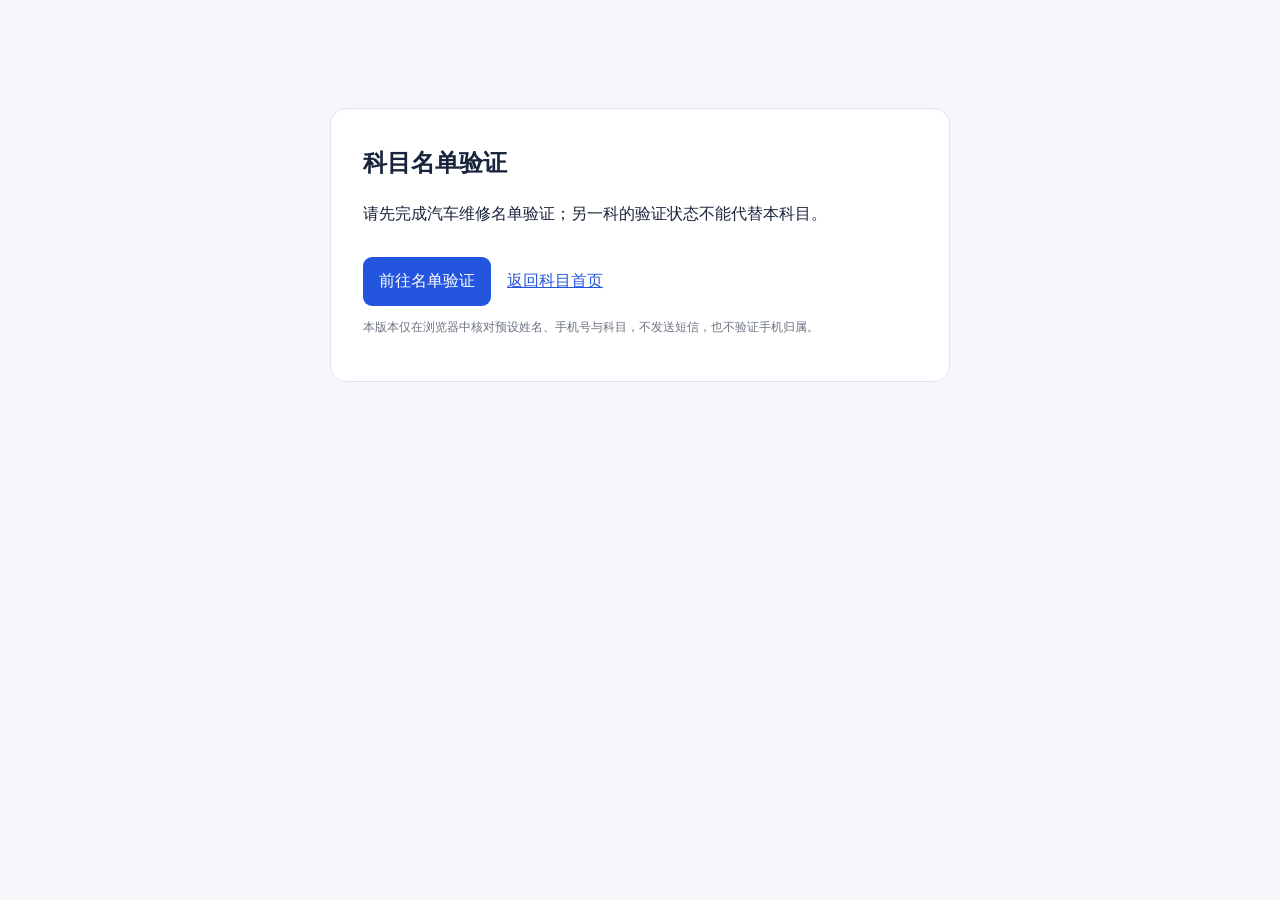
==== commit 5e34e5a8: "1111" ====
--- a/auto-exam.html
+++ b/auto-exam.html
@@ -1,5 +1,5 @@
 <!doctype html>
-<html lang="zh-CN"><head><meta charset="utf-8"><meta name="viewport" content="width=device-width,initial-scale=1"><meta name="description" content="汽车维修100分智能机考，随机组卷、在线答题、漏题提醒与即时评分。"><meta name="referrer" content="strict-origin-when-cross-origin"><title>汽车维修 · 100分在线机考</title><style>
+<html lang="zh-CN" data-access-state="checking"><head><meta charset="utf-8"><meta name="viewport" content="width=device-width,initial-scale=1"><meta name="description" content="汽车维修100分智能机考，随机组卷、在线答题、漏题提醒与即时评分。"><meta name="referrer" content="strict-origin-when-cross-origin"><title>汽车维修 · 100分在线机考</title><style>
 *{box-sizing:border-box}body{margin:0;font-family:-apple-system,BlinkMacSystemFont,"Segoe UI","Microsoft YaHei",sans-serif;background:#f5f7fb;color:#1f2937}
 button,input,select{font:inherit}.top{position:sticky;top:0;z-index:20;background:#111827;color:#fff;padding:14px 22px;display:flex;justify-content:space-between;align-items:center}
 .top h1{font-size:20px;margin:0}.top small{color:#cbd5e1}.timer{font-size:24px;font-weight:800}.layout{max-width:1500px;margin:auto;padding:18px;display:grid;grid-template-columns:330px 1fr;gap:18px}
@@ -26,7 +26,9 @@
 details{margin:14px 0}summary{cursor:pointer;font-weight:700}.side h3{font-size:16px}.row input[disabled],.row select[disabled]{background:#f8fafc;color:#64748b}
 @media(max-width:900px){.top{padding:12px}.top h1{font-size:17px}.top small{font-size:11px}.timer{font-size:22px;margin-left:10px}.layout{padding:10px;gap:12px}.side{padding:14px;max-height:none}.empty{padding:45px 15px}#nav{grid-template-columns:repeat(10,1fr)}.q{scroll-margin-top:110px}}
 @media print{.notice,#missingPanel,.home-link{display:none!important}.q{break-inside:avoid}.paperhead h2{font-size:22px}.option{padding:4px 8px;margin:3px 0}}
-</style></head><body>
+</style><link rel="stylesheet" href="./access.css"><script src="./access.js"></script></head><body>
+<section id="accessGate" aria-busy="true"><h2>科目名单验证</h2><p id="accessMessage">正在读取本科目的名单配置…</p><a id="accessLogin" class="gate-primary" href="./login.html?subject=auto">前往名单验证</a><a href="./index.html">返回科目首页</a><p class="muted">本版本仅在浏览器中核对预设姓名、手机号与科目，不发送短信，也不验证手机归属。</p><noscript><p>请启用 JavaScript，名单验证和考试答题才可运行。</p></noscript></section>
+
 <header class="top"><div><a class="home-link" href="./index.html">← 返回考试首页</a><h1>汽车维修智能机考系统</h1><small>满分100分 · 单选、多选、判断均可点击作答</small></div><div class="timer" id="timer" role="timer" aria-label="考试剩余时间">--:--</div></header>
 <main class="layout"><aside><div class="card side">
 <div id="settings"><h3 style="margin-top:0">考试设置</h3>
@@ -43,10 +45,11 @@
 <details><summary>模块权重设置</summary><div id="mods"></div><p class="muted">0表示排除模块。修改题型数量后合计仍需为100分；考试中不可修改设置。</p></details>
 <h3>答题卡</h3><p class="muted" id="navHint">默认颜色：未作答 · 蓝色：已作答。检查漏题后才标红。</p><div id="nav" class="navgrid"></div>
 <div id="missingPanel" hidden><p id="missingTitle"></p><div id="missingNums"></div></div>
-<p class="muted" id="saveNote">答题进度仅保存在当前浏览器。刷新可继续；后台停留和关闭页面期间倒计时不停。</p>
+<p class="muted" id="saveNote">答题进度按考生和科目分别保存在当前浏览器。刷新可继续；后台停留和关闭页面期间倒计时不停。</p>
 </div></aside><section>
+<div class="candidate-strip"><strong>当前考生</strong><span id="candidateInfo"></span><button id="logoutBtn" type="button">退出本科目</button></div>
 <div class="notice" id="studentNote">此页面用于自测 / 模拟机考，题库答案随网页加载，不能用于保密、防作弊考试。成绩不自动发送给老师。题目沿用原题库，专业答案和标准版本仍需教师复核。</div>
-<div class="notice" id="testNote" hidden><b>功能验证模式</b>：随机验证按钮会填写全部题目并交卷。此入口没有登录鉴权，访问链接的人均可使用；验证成绩不代表真实考试成绩。</div>
+<div class="notice" id="testNote" hidden><b>功能验证模式</b>：随机验证按钮会填写全部题目并交卷。此入口同样检查本科目名单，但只是前端入口校验；验证成绩不代表真实考试成绩。</div>
 <div id="stats" class="stats"></div><div class="card" id="exam"><div class="empty"><h2>准备开始考试</h2><p>默认40道单选、20道多选、20道判断，共80题 / 100分。</p><p>点击“开始新考试”，系统将抽题并开始倒计时。</p></div></div>
 </section></main>
 <noscript><p>请开启浏览器的 JavaScript 才能使用答题和评分功能。</p></noscript>
@@ -58,17 +61,29 @@
 const modules=[...new Set(bank.map(q=>q.module))];
 const $=id=>document.getElementById(id);
 const TEST_MODE=new URLSearchParams(location.search).get('test')==='1';
-const STORAGE_KEY='auto-exam-pages-v1'+(TEST_MODE?'-verification':'');
+const EXAM_SUBJECT='auto';
+let examCandidate=null;
+let STORAGE_KEY='';
 let paper=[],user={},submitted=false,timerId=null,remaining=0,deadline=0;
 let examTitle='',examMinutes=60,examRule='strict',submitReason='',saveWarning=false;
 // 漏题检查前使用普通题号；每次成功开始新考试重置，刷新可恢复本次检查状态。
 let highlightMissing=false;
+
+// 校验当前科目的本地验证状态，不能使用另一科状态或另一考生记录。
+function ensureExamAccess(){
+  if(window.ExamAccess && window.ExamAccess.samePerson(window.ExamAccess.session(EXAM_SUBJECT),examCandidate))return true;
+  clearInterval(timerId);
+  if(window.ExamAccess)window.ExamAccess.blockExam(EXAM_SUBJECT,'本科目验证已失效或考生已变更，请重新进行名单验证。考试计时不会暂停。');
+  return false;
+}
+
 function esc(s){return String(s??'').replace(/[&<>"']/g,c=>({'&':'&amp;','<':'&lt;','>':'&gt;','"':'&quot;',"'":'&#39;'}[c]));}
 function shuffle(a){a=[...a];for(let i=a.length-1;i>0;i--){const j=Math.floor(Math.random()*(i+1));[a[i],a[j]]=[a[j],a[i]];}return a;}
 function points(q){return q.type==='multiple'?2:1;}
 function getWeights(){const w={};document.querySelectorAll('[data-mod]').forEach(x=>w[x.dataset.mod]=Number(x.value));return w;}
 function lockSettings(on){document.querySelectorAll('#settings input,#settings select,[data-mod]').forEach(x=>x.disabled=on);}
 function init(){
+  if(!ensureExamAccess())return false;
   $('mods').innerHTML=modules.map(m=>`<div class="module"><label>${esc(m)} (${bank.filter(q=>q.module===m).length}) <input aria-label="${esc(m)}权重" type="number" min="0" max="100" step="1" value="1" data-mod="${esc(m)}"></label></div>`).join('');
   $('verifyBtn').hidden=!TEST_MODE;
   $('testNote').hidden=!TEST_MODE;
@@ -92,6 +107,7 @@
   return shuffle(out);
 }
 function startExam(force=false){
+  if(!ensureExamAccess())return false;
   if(paper.length&&!submitted&&!force&&!confirm('开始新考试会清空本次答题进度，确定继续吗？'))return false;
   const n=Object.fromEntries(types.map(t=>[t,Number($(t).value)]));
   if(types.some(t=>!Number.isInteger(n[t])||n[t]<0)||n.single+2*n.multiple+n.judge!==100){alert('题数需为非负整数，且总分必须是100分。推荐：40道单选、20道多选、20道判断。');return false;}
@@ -113,6 +129,7 @@
 }
 function startTimer(){clearInterval(timerId);tick();if(!submitted)timerId=setInterval(tick,500);}
 function tick(){
+  if(!ensureExamAccess())return false;
   if(!paper.length)return;
   if(!submitted)remaining=Math.max(0,Math.ceil((deadline-Date.now())/1000));
   $('timer').textContent=`${String(Math.floor(remaining/60)).padStart(2,'0')}:${String(remaining%60).padStart(2,'0')}`;
@@ -122,6 +139,7 @@
 function chosen(q,v){const a=user[q.id];return q.type==='multiple'?Array.isArray(a)&&a.includes(v):a===v;}
 function answered(q){const a=user[q.id];return q.type==='multiple'?Array.isArray(a)&&a.length>0:typeof a==='string'&&a.length>0;}
 function answer(id,v,on){
+  if(!ensureExamAccess())return false;
   if(submitted)return;
   if(Date.now()>=deadline){submitExam('timeout');return;}
   const q=paper.find(x=>x.id===id);if(!q)return;
@@ -159,7 +177,7 @@
   return h+'</div>';
 }
 function render(){
-  let h=`<div class="paperhead"><h2>${esc(examTitle)}</h2><div class="meta">共 ${paper.length} 题 · 满分100分 · ${examMinutes}分钟 · ${examRule==='partial'?'多选漏选得半分，错选不得分':'多选全部选对才得分'}</div></div><div id="result"></div>`;
+  let h=`<div class="paperhead"><h2>${esc(examTitle)}</h2><p class="candidate-caption">考生：${esc(examCandidate.name)} · ${esc(examCandidate.maskedPhone)} · ${esc(ExamAccess.subjects[EXAM_SUBJECT])}</p><div class="meta">共 ${paper.length} 题 · 满分100分 · ${examMinutes}分钟 · ${examRule==='partial'?'多选漏选得半分，错选不得分':'多选全部选对才得分'}</div></div><div id="result"></div>`;
   for(const t of types){const a=paper.filter(q=>q.type===t);if(a.length)h+=`<div class="sectiontitle">${names[t]}（${a.length}题，每题${t==='multiple'?2:1}分）</div>`+a.map(question).join('');}
   $('exam').innerHTML=h;renderResult();
 }
@@ -184,6 +202,7 @@
   $('downloadBtn').disabled=!submitted;
 }
 function showUnanswered(notify=true){
+  if(!ensureExamAccess())return false;
   if(!paper.length){alert('请先开始考试');return;}
   const list=paper.filter(q=>!answered(q));
   highlightMissing=true;
@@ -192,6 +211,7 @@
   if(list.length)goTo(list[0].id);
 }
 function submitExam(reason='manual'){
+  if(!ensureExamAccess())return false;
   if(!paper.length){alert('请先开始考试');return false;}
   if(submitted)return false;
   if(reason===false)reason='manual';if(reason===true)reason='timeout';
@@ -207,6 +227,7 @@
   $('result').innerHTML=`<div class="result"><p class="resultlabel">${label}</p><div class="resultbig">${s.score} <small>/ ${s.max} 分</small></div><p>全对 ${right} 题 · 部分得分 ${part} 题 · 答错 ${paper.length-right-part-missing} 题 · 未答 ${missing} 题</p><p class="muted">成绩仅保存在此浏览器。下方可查看题库答案和本次作答，亦可下载成绩单。原题答案未经逐题专业复核。</p></div>`;
 }
 function randomVerify(){
+  if(!ensureExamAccess())return false;
   if(!TEST_MODE)return;
   if(paper.length&&!confirm('将随机填写所有题目并交卷。若本卷已交卷则重新组卷；这是功能测试，不作为真实成绩。是否继续？'))return;
   if((!paper.length||submitted)&&!startExam(true))return;
@@ -216,14 +237,14 @@
 }
 function save(){
   if(!paper.length)return;
-  try{localStorage.setItem(STORAGE_KEY,JSON.stringify({version:1,ids:paper.map(q=>q.id),user,submitted,deadline,remaining,examTitle,examMinutes,examRule,submitReason,highlightMissing}));}
+  try{localStorage.setItem(STORAGE_KEY,JSON.stringify({version:2,owner:{name:examCandidate.name,phone:examCandidate.phone,subject:EXAM_SUBJECT},ids:paper.map(q=>q.id),user,submitted,deadline,remaining,examTitle,examMinutes,examRule,submitReason,highlightMissing}));}
   catch(e){if(!saveWarning){saveWarning=true;$('saveNote').textContent='当前浏览器不允许本地保存；刷新会丢失进度，请保持本页打开。';}}
 }
 function restore(){
   try{
     const raw=localStorage.getItem(STORAGE_KEY);if(!raw)return;
     const d=JSON.parse(raw),byId=new Map(bank.map(q=>[q.id,q]));
-    if(d.version!==1||!Array.isArray(d.ids)||new Set(d.ids).size!==d.ids.length||d.ids.some(id=>!byId.has(id)))return;
+    if(d.version!==2||!ExamAccess.samePerson(d.owner,examCandidate)||!Array.isArray(d.ids)||new Set(d.ids).size!==d.ids.length||d.ids.some(id=>!byId.has(id)))return;
     const restored=d.ids.map((id,i)=>({...byId.get(id),no:i+1}));
     if(restored.reduce((n,q)=>n+points(q),0)!==100||!Number.isFinite(d.deadline)||!['strict','partial'].includes(d.examRule))return;
     paper=restored;user={};
@@ -236,18 +257,39 @@
     $('title').value=examTitle;$('minutes').value=examMinutes;$('multiScore').value=examRule;
     types.forEach(t=>$(t).value=paper.filter(q=>q.type===t).length);updateTotal();
     lockSettings(!submitted);render();nav();stats();
-    $('saveNote').textContent=submitted?'已恢复此浏览器上次的考试结果。':'已恢复此浏览器的作答进度，离开页面期间考试时间仍继续计算。';
+    $('saveNote').textContent=submitted?'已恢复当前考生在本科目的上次考试结果。':'已恢复当前考生在本科目的作答进度，离开页面期间考试时间仍继续计算。';
     if(submitted)tick();else startTimer();
   }catch(e){$('saveNote').textContent='上次保存的记录无法恢复，可重新开始考试。';}
 }
 function downloadResult(){
+  if(!ensureExamAccess())return false;
   if(!submitted){alert('交卷后才可下载成绩单');return;}
   const s=scoring();
-  const content=[examTitle,`分数：${s.score} / ${s.max}`,`交卷方式：${submitReason==='verify'?'随机验证（非真实成绩）':submitReason==='timeout'?'到时自动交卷':'手动交卷'}`,`计分规则：${examRule==='partial'?'多选漏选得半分，错选不得分':'多选全部选对才得分'}`,'成绩由浏览器生成，未由服务器认证。','',...paper.map(q=>`${q.no}. [${names[q.type]}] ${q.stem}\n你的答案：${userText(q)||'未作答'}；题库答案：${correctText(q)}；得分：${earned(q)}/${points(q)}\n`)].join('\n');
+  const content=[examTitle,`考生：${examCandidate.name}`,`手机号：${examCandidate.maskedPhone}`,`科目：${ExamAccess.subjects[EXAM_SUBJECT]}`,`分数：${s.score} / ${s.max}`,`交卷方式：${submitReason==='verify'?'随机验证（非真实成绩）':submitReason==='timeout'?'到时自动交卷':'手动交卷'}`,`计分规则：${examRule==='partial'?'多选漏选得半分，错选不得分':'多选全部选对才得分'}`,'成绩由浏览器生成，未由服务器认证。','',...paper.map(q=>`${q.no}. [${names[q.type]}] ${q.stem}\n你的答案：${userText(q)||'未作答'}；题库答案：${correctText(q)}；得分：${earned(q)}/${points(q)}\n`)].join('\n');
   const url=URL.createObjectURL(new Blob(['\ufeff'+content],{type:'text/plain;charset=utf-8'}));
   const a=document.createElement('a');a.href=url;a.download='汽车维修_考试成绩.txt';document.body.appendChild(a);a.click();a.remove();setTimeout(()=>URL.revokeObjectURL(url),1000);
 }
 document.addEventListener('visibilitychange',()=>{if(!document.hidden&&paper.length&&!submitted)tick();});
-init();
+// 在名单校验通过前不运行组卷、恢复考试或答题界面。
+if(window.ExamAccess){
+  ExamAccess.initializeExam(EXAM_SUBJECT).then(person=>{
+    if(!person)return;
+    examCandidate=person;
+    STORAGE_KEY=ExamAccess.progressKey(EXAM_SUBJECT,person,TEST_MODE);
+    $('candidateInfo').textContent=person.name+' · '+person.maskedPhone;
+    $('logoutBtn').addEventListener('click',()=>{
+      if(paper.length&&!submitted&&!confirm('退出后考试仍继续计时。当前进度保留，重新验证同一考生可继续。确定退出本科目？'))return;
+      if(ensureExamAccess())save();
+      clearInterval(timerId);ExamAccess.logout(EXAM_SUBJECT);
+      location.replace(ExamAccess.loginUrl(EXAM_SUBJECT,TEST_MODE));
+    });
+    init();
+    if(ensureExamAccess())document.documentElement.dataset.accessState='allowed';
+  }).catch(e=>ExamAccess.blockExam(EXAM_SUBJECT,e.message||'页面初始化失败，请刷新重试。'));
+  window.addEventListener('pageshow',event=>{if(event.persisted&&examCandidate)ensureExamAccess();});
+}else{
+  document.documentElement.dataset.accessState='blocked';
+  $('accessMessage').textContent='验证脚本未加载，请检查同目录的 access.js 和 whitelist.js 文件。';
+}
 
 </script></body></html>
--- a/access.css
+++ b/access.css
@@ -0,0 +1,16 @@
+/* 名单入口及科目验证；不替换原有答题样式。 */
+[hidden]{display:none!important}
+html[data-access-state]:not([data-access-state="allowed"]) body>.top,
+html[data-access-state]:not([data-access-state="allowed"]) body>.layout{display:none!important}
+html[data-access-state="allowed"] #accessGate{display:none!important}
+#accessGate{max-width:620px;margin:12vh auto;padding:32px;background:#fff;border:1px solid #dfe5ef;border-radius:16px;line-height:1.8;color:#18243b}
+#accessGate h2{margin:0 0 10px;font-size:24px}#accessGate a{display:inline-block;margin:12px 16px 0 0;color:#2455df}#accessGate p{overflow-wrap:anywhere}
+#accessGate .gate-primary{background:#2455df;color:#fff;border-radius:9px;padding:10px 16px;text-decoration:none}
+.candidate-strip{display:flex;align-items:center;gap:10px;flex-wrap:wrap;margin-bottom:14px;padding:11px 12px;background:#eef4ff;border:1px solid #dce7ff;border-radius:9px;font-size:13px}
+.candidate-strip strong{color:#2447a7}.candidate-strip button{margin-left:auto;border:1px solid #cbd5e1;border-radius:7px;background:#fff;color:#475569;padding:5px 9px;cursor:pointer}
+.candidate-caption{display:block;margin-top:7px;font-size:12px;color:#64748b}
+.subject-access-status{margin:16px 0 10px!important;padding:8px 10px;border:1px solid #e2e8f0;border-radius:8px;background:#f8fafc;font-size:12px!important}
+.subject-access-status.verified{background:#f0fdf4;border-color:#bde4ca;color:#17663d!important}
+.access-footer-actions{display:flex;justify-content:flex-end;margin-top:16px}.access-footer-actions button{border:1px solid #cbd5e1;border-radius:8px;padding:8px 12px;background:white;color:#475569;cursor:pointer}
+@media(max-width:680px){#accessGate{margin:8vh 18px;padding:23px}.candidate-strip{font-size:12px}}
+@media print{.candidate-strip button{display:none!important}.candidate-strip{border:none;background:transparent}}
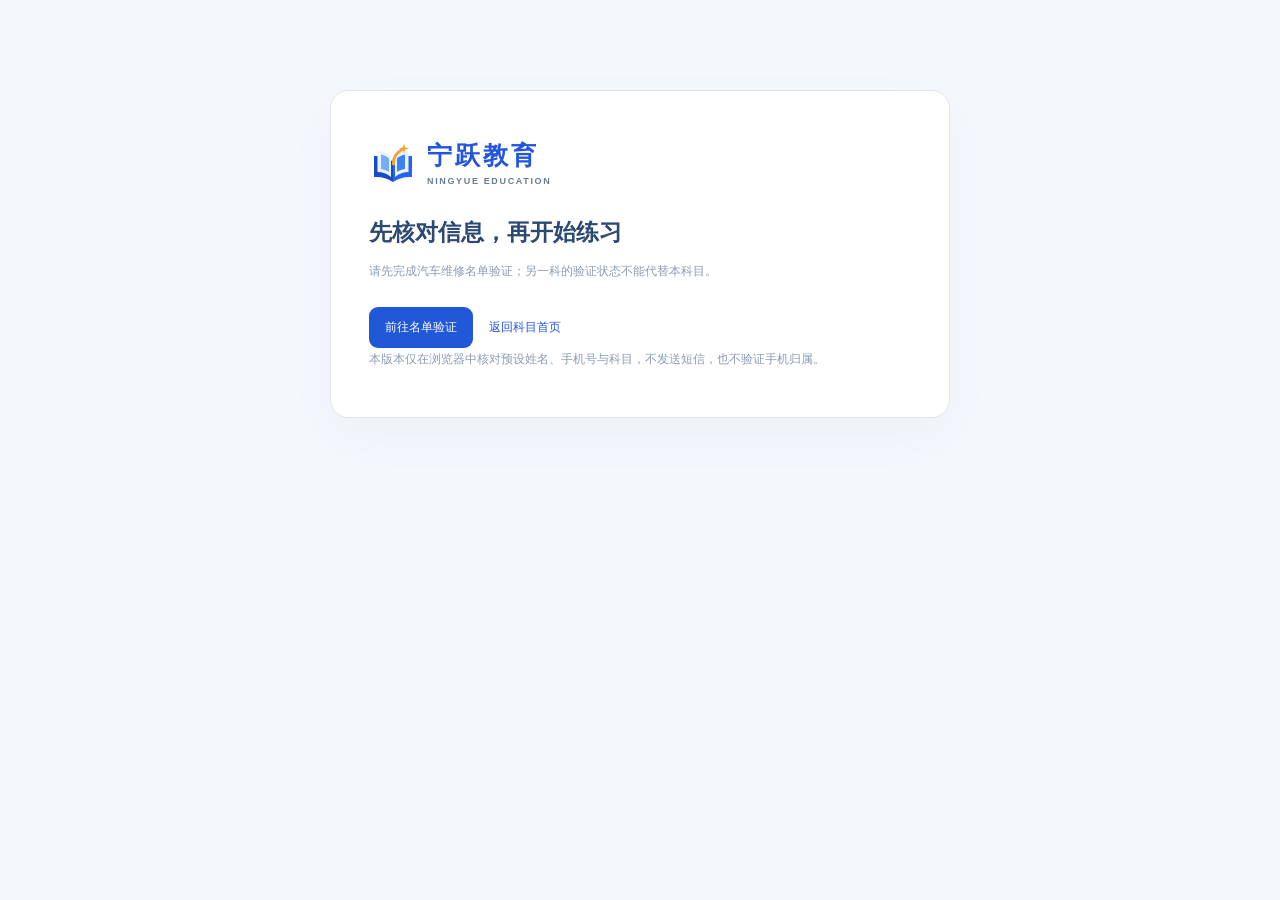
==== commit f332e497: "2222" ====
--- a/auto-exam.html
+++ b/auto-exam.html
@@ -1,5 +1,5 @@
 <!doctype html>
-<html lang="zh-CN" data-access-state="checking"><head><meta charset="utf-8"><meta name="viewport" content="width=device-width,initial-scale=1"><meta name="description" content="汽车维修100分智能机考，随机组卷、在线答题、漏题提醒与即时评分。"><meta name="referrer" content="strict-origin-when-cross-origin"><title>汽车维修 · 100分在线机考</title><style>
+<html lang="zh-CN" data-access-state="checking"><head><meta charset="utf-8"><meta name="viewport" content="width=device-width,initial-scale=1"><meta name="description" content="汽车维修100分智能机考，随机组卷、在线答题、漏题提醒与即时评分。"><meta name="referrer" content="strict-origin-when-cross-origin"><title>汽车维修考试 · 宁跃教育</title><style>
 *{box-sizing:border-box}body{margin:0;font-family:-apple-system,BlinkMacSystemFont,"Segoe UI","Microsoft YaHei",sans-serif;background:#f5f7fb;color:#1f2937}
 button,input,select{font:inherit}.top{position:sticky;top:0;z-index:20;background:#111827;color:#fff;padding:14px 22px;display:flex;justify-content:space-between;align-items:center}
 .top h1{font-size:20px;margin:0}.top small{color:#cbd5e1}.timer{font-size:24px;font-weight:800}.layout{max-width:1500px;margin:auto;padding:18px;display:grid;grid-template-columns:330px 1fr;gap:18px}
@@ -26,13 +26,13 @@
 details{margin:14px 0}summary{cursor:pointer;font-weight:700}.side h3{font-size:16px}.row input[disabled],.row select[disabled]{background:#f8fafc;color:#64748b}
 @media(max-width:900px){.top{padding:12px}.top h1{font-size:17px}.top small{font-size:11px}.timer{font-size:22px;margin-left:10px}.layout{padding:10px;gap:12px}.side{padding:14px;max-height:none}.empty{padding:45px 15px}#nav{grid-template-columns:repeat(10,1fr)}.q{scroll-margin-top:110px}}
 @media print{.notice,#missingPanel,.home-link{display:none!important}.q{break-inside:avoid}.paperhead h2{font-size:22px}.option{padding:4px 8px;margin:3px 0}}
-</style><link rel="stylesheet" href="./access.css"><script src="./access.js"></script></head><body>
-<section id="accessGate" aria-busy="true"><h2>科目名单验证</h2><p id="accessMessage">正在读取本科目的名单配置…</p><a id="accessLogin" class="gate-primary" href="./login.html?subject=auto">前往名单验证</a><a href="./index.html">返回科目首页</a><p class="muted">本版本仅在浏览器中核对预设姓名、手机号与科目，不发送短信，也不验证手机归属。</p><noscript><p>请启用 JavaScript，名单验证和考试答题才可运行。</p></noscript></section>
-
-<header class="top"><div><a class="home-link" href="./index.html">← 返回考试首页</a><h1>汽车维修智能机考系统</h1><small>满分100分 · 单选、多选、判断均可点击作答</small></div><div class="timer" id="timer" role="timer" aria-label="考试剩余时间">--:--</div></header>
+</style><link rel="stylesheet" href="./access.css"><script src="./access.js"></script><link rel="icon" type="image/svg+xml" href="./assets/ningyue-mark.svg"><meta name="theme-color" content="#2058D8"><link rel="stylesheet" href="./brand.css"><link rel="stylesheet" href="./exam-brand.css"><script src="./brand.js"></script><script src="./site.js" defer></script></head><body class="ny-exam">
+<section id="accessGate" aria-busy="true"><a class="ny-brand" href="./index.html" aria-label="宁跃教育，返回首页"><img src="./assets/ningyue-mark.svg" width="48" height="48" data-brand-logo alt="宁跃教育标志"><span><strong data-brand="name">宁跃教育</strong><small data-brand="englishName">NINGYUE EDUCATION</small></span></a><h2>先核对信息，再开始练习</h2><p id="accessMessage">正在读取本科目的名单配置…</p><a id="accessLogin" class="gate-primary" href="./login.html?subject=auto">前往名单验证</a><a href="./index.html">返回科目首页</a><p class="muted">本版本仅在浏览器中核对预设姓名、手机号与科目，不发送短信，也不验证手机归属。</p><noscript><p>请启用 JavaScript，名单验证和考试答题才可运行。</p></noscript></section>
+
+<header class="top ny-exam-header"><div class="ny-exam-brand"><a class="ny-brand" href="./index.html" aria-label="宁跃教育，返回首页"><img src="./assets/ningyue-mark.svg" width="48" height="48" data-brand-logo alt="宁跃教育标志"><span><strong data-brand="name">宁跃教育</strong><small data-brand="englishName">NINGYUE EDUCATION</small></span></a><span class="ny-header-divider"></span><div class="ny-exam-heading"><h1>汽车维修考试</h1><small>理论模拟机考 · 满分100分</small></div></div><div class="ny-exam-header-right"><a class="ny-exam-home" href="./index.html#subjects">← 科目首页</a><div class="ny-timer-box"><svg viewBox="0 0 24 24" class="ny-icon" fill="none" stroke="currentColor" stroke-width="1.7" stroke-linecap="round" stroke-linejoin="round" aria-hidden="true"><circle cx="12" cy="12" r="9"/><path d="M12 6v6l4 2"/></svg><div><small>剩余时间</small><span class="timer" id="timer" role="timer" aria-label="考试剩余时间">--:--</span></div></div></div></header>
 <main class="layout"><aside><div class="card side">
-<div id="settings"><h3 style="margin-top:0">考试设置</h3>
-<div class="row"><label for="title">考试名称</label><input id="title" maxlength="80" value="汽车维修理论机考"></div>
+<details class="ny-settings-disclosure" open><summary>试卷设置 <span>默认80题 / 100分</span></summary><div id="settings">
+<div class="row"><label for="title">考试名称</label><input id="title" maxlength="80" value="宁跃教育 · 汽车维修理论机考"></div>
 <div class="row"><label for="minutes">时长（分钟）</label><input id="minutes" type="number" min="1" max="240" step="1" value="60"></div>
 <div class="row"><label for="single">单选 · 1分</label><input id="single" type="number" min="0" max="100" step="1" value="40"></div>
 <div class="row"><label for="multiple">多选 · 2分</label><input id="multiple" type="number" min="0" max="50" step="1" value="20"></div>
@@ -40,7 +40,7 @@
 <p class="muted" id="totalHint"></p>
 <div class="row"><label for="mode">组卷方式</label><select id="mode"><option value="balanced">按模块权重均衡</option><option value="random">全题库随机</option></select></div>
 <div class="row"><label for="multiScore">多选计分</label><select id="multiScore"><option value="strict">全对得分</option><option value="partial">漏选得半分 / 错选0分</option></select></div>
-</div>
+</div></details>
 <div class="btns"><button class="btn primary" type="button" onclick="startExam()">开始新考试</button><button class="btn danger" type="button" onclick="submitExam()">交卷评分</button><button class="btn light" type="button" onclick="showUnanswered()">查看未答</button><button class="btn light" type="button" onclick="window.print()">打印试卷</button><button class="btn light" style="grid-column:1/-1" type="button" id="downloadBtn" disabled onclick="downloadResult()">下载本次成绩单</button><button class="btn light" type="button" id="verifyBtn" hidden style="grid-column:1/-1;background:#fff7ed;color:#9a3412" onclick="randomVerify()">验证：随机答题并交卷</button></div>
 <details><summary>模块权重设置</summary><div id="mods"></div><p class="muted">0表示排除模块。修改题型数量后合计仍需为100分；考试中不可修改设置。</p></details>
 <h3>答题卡</h3><p class="muted" id="navHint">默认颜色：未作答 · 蓝色：已作答。检查漏题后才标红。</p><div id="nav" class="navgrid"></div>
@@ -50,8 +50,8 @@
 <div class="candidate-strip"><strong>当前考生</strong><span id="candidateInfo"></span><button id="logoutBtn" type="button">退出本科目</button></div>
 <div class="notice" id="studentNote">此页面用于自测 / 模拟机考，题库答案随网页加载，不能用于保密、防作弊考试。成绩不自动发送给老师。题目沿用原题库，专业答案和标准版本仍需教师复核。</div>
 <div class="notice" id="testNote" hidden><b>功能验证模式</b>：随机验证按钮会填写全部题目并交卷。此入口同样检查本科目名单，但只是前端入口校验；验证成绩不代表真实考试成绩。</div>
-<div id="stats" class="stats"></div><div class="card" id="exam"><div class="empty"><h2>准备开始考试</h2><p>默认40道单选、20道多选、20道判断，共80题 / 100分。</p><p>点击“开始新考试”，系统将抽题并开始倒计时。</p></div></div>
-</section></main>
+<div id="stats" class="stats"></div><div class="card" id="exam"><div class="empty ny-exam-ready"><span class="ny-ready-icon"><svg viewBox="0 0 24 24" class="ny-icon" fill="none" stroke="currentColor" stroke-width="1.7" stroke-linecap="round" stroke-linejoin="round" aria-hidden="true"><path d="M12 6c-3-2-6-2-9-1v14c3-1 6-1 9 1 3-2 6-2 9-1V5c-3-1-6-1-9 1Zm0 0v14"/></svg></span><p class="ny-eyebrow">NINGYUE EDUCATION</p><h2>准备好，开始今天的练习</h2><p>默认40道单选、20道多选、20道判断<br>共80题 / 100分，默认时长60分钟。</p><button class="ny-button" type="button" onclick="startExam()">开始新考试 <svg viewBox="0 0 24 24" class="ny-icon" fill="none" stroke="currentColor" stroke-width="1.7" stroke-linecap="round" stroke-linejoin="round" aria-hidden="true"><path d="M4 12h16m-6-6 6 6-6 6"/></svg></button><small>点击开始后倒计时启动，请认真作答。</small></div></div>
+</section></main><footer class="ny-exam-footer">© <span data-year>2026</span> <span data-brand="name">宁跃教育</span> · 在线考试平台 <span>｜</span> <a href="./guide.html#data">使用与数据说明</a></footer>
 <noscript><p>请开启浏览器的 JavaScript 才能使用答题和评分功能。</p></noscript>
 <script>
 const bank=[{"id":1,"module":"职业道德","stem":"小明在从事本职工作时业务纯熟，工作成果尽善尽美，被评为单位先进员工。这表明小明在工作中做到了","options":{"A":"乐业","B":"勤业","C":"精业","D":"敬业"},"answer":["C"],"type":"single"},{"id":2,"module":"职业道德","stem":"卫生类专业技术人员的首要职责，职业道德的第一要求是","options":{"A":"救死扶伤、防病治病","B":"解除病人痛苦，保障人民的健康","C":"尊重病人、一视同仁","D":"热情周到、敢于负责"},"answer":["A"],"type":"single"},{"id":3,"module":"职业道德","stem":"下列说法正确的是","options":{"A":"奉献社会要求个人利益必须无条件让位于国家、集体利益","B":"奉献社会要求个人必须参加各类公益活动、助人为乐，扶贫济困","C":"做好本职工作，就是在岗位上服务人民、奉献社会","D":"在维护公共卫生、爱护公共财物等小事上谈不上为社会做贡献"},"answer":["C"],"type":"single"},{"id":4,"module":"职业道德","stem":"下列关于办事公道的说法错误的是","options":{"A":"办事公道是恪守职业道德的要求","B":"普通职员也会面临办事公道的问题","C":"办事公道能为企业赢得较好的信誉","D":"办事公道对企业内部管理没有多大意义"},"answer":["D"],"type":"single"},{"id":5,"module":"职业道德","stem":"下列选项中属于企业文化功能的是","options":{"A":"整合功能","B":"技术培训功能","C":"科学研究功能","D":"社交功能"},"answer":["A"],"type":"single"},{"id":6,"module":"职业道德","stem":"与法律规范相比，道德规范的调节手段是","options":{"A":"强制性的","B":"非强制性的","C":"更主要的","D":"更次要的"},"answer":["B"],"type":"single"},{"id":7,"module":"职业道德","stem":"职业道德具有适用范围有限性、发展历史继承性、表达形式多种多样性以及强烈的","options":{"A":"严格性","B":"纪律性","C":"职责性","D":"规律性"},"answer":["B"],"type":"single"},{"id":8,"module":"职业道德","stem":"对待工作的态度，以下正确的是","options":{"A":"当一天工作撞一天钟","B":"不求无功但求无过","C":"在岗一分钟负责 60 秒","D":"三天打鱼，两天晒网"},"answer":["C"],"type":"single"},{"id":9,"module":"职业道德","stem":"下列企业文化不能体现办事公道的是","options":{"A":"企业员工互帮互助","B":"企业员工心往一处想，劲往一处使","C":"企业各部门展开竞争，争创效益","D":"企业各部门负责人竞相邀请领导吃饭"},"answer":["D"],"type":"single"},{"id":10,"module":"职业道德","stem":"下列属于职业纪律特点的是","options":{"A":"明确的规定性","B":"高度的强制性","C":"普适性","D":"自愿性"},"answer":["A"],"type":"single"},{"id":11,"module":"职业道德","stem":"以下体现慎独的做法是","options":{"A":"观花展是小李顺手将一盆花塞进背包带回家","B":"上卫生间时小陈将里面配备的卫生纸整卷带走","C":"秋游时见四下无人，小王私摘他人果园里的水果","D":"夜晚十二点十字路口红灯亮起，小张停步等候"},"answer":["D"],"type":"single"},{"id":12,"module":"职业道德","stem":"在企业的经营活动中，下列选项中的(    )不是职业道德功能的表现。","options":{"A":"激励作用","B":"决策能力","C":"规范行为","D":"遵纪守法"},"answer":["B"],"type":"single"},{"id":13,"module":"职业道德","stem":"纠正行业不正之风的重要措施是","options":{"A":"职业道德义务","B":"职业道德技能","C":"职业道德建设","D":"职业道德修养"},"answer":["C"],"type":"single"},{"id":14,"module":"职业道德","stem":"爱岗敬业要求我们在工作中做到","options":{"A":"乐业","B":"勤业","C":"精业","D":"专业"},"answer":["A","B","C"],"type":"multiple"},{"id":15,"module":"职业道德","stem":"汽车维修职业道德范畴包括","options":{"A":"汽车维修职业的义务和良心","B":"汽车维修职业信誉和尊严","C":"汽车维修职业责任和情感","D":"汽车维修职业经济效益"},"answer":["A","B","C"],"type":"multiple"},{"id":16,"module":"职业道德","stem":"以下不能体现办事公道的做法是","options":{"A":"企业为每一位员工依法缴纳足额社保","B":"企业为特定对象量身定制招聘岗位","C":"企业招聘时对熟人打招呼的应聘者免试录取","D":"企业内部同工不同酬"},"answer":["B","C","D"],"type":"multiple"},{"id":17,"module":"职业道德","stem":"关于增强服务意识，下列做法不正确的是","options":{"A":"过一天算一天，得过且过","B":"以貌取人，看人办事","C":"主动参加职业技能培训，增强专业能力","D":"拒绝为残疾人和衣着不光鲜者提供服务"},"answer":["A","B","D"],"type":"multiple"},{"id":18,"module":"职业道德","stem":"以下观点对奉献社会理解正确的是","options":{"A":"奉献社会是恪守职业道德的最高境界","B":"奉献社会的要求对普通人而言太高了","C":"每个人尽力做好分内事，不给他人添麻烦也是奉献社会","D":"实现自我价值的同时彰显自身社会价值就是奉献社会"},"answer":["A","C","D"],"type":"multiple"},{"id":19,"module":"职业道德","stem":"职业道德是职业的灵魂。","options":{},"answer":"正确","type":"judge"},{"id":20,"module":"职业道德","stem":"廉洁奉公是公务人员的事，与医务工作者无关。","options":{},"answer":"错误","type":"judge"},{"id":21,"module":"职业道德","stem":"汽车维修质量检验人员作为汽车维修职业的关键岗位，对于汽车维修质量和汽车维修职业的形象以及社会声誉的树立关系优为重要","options":{},"answer":"正确","type":"judge"},{"id":22,"module":"职业道德","stem":"爱岗和敬业是相辅相成、相互支持的。敬业是爱岗的前提，爱岗是敬业的升华。","options":{},"answer":"错误","type":"judge"},{"id":23,"module":"职业道德","stem":"严格把关，不弄虚作假这是机动车维修人员忠于职守的体现。","options":{},"answer":"正确","type":"judge"},{"id":24,"module":"职业道德","stem":"道德不仅对社会关系有调节作用，而且对人们行为有教育作用。","options":{},"answer":"正确","type":"judge"},{"id":25,"module":"职业道德","stem":"工作、职业与事业其实就是一个概念。","options":{},"answer":"错误","type":"judge"},{"id":26,"module":"职业道德","stem":"职业道德是各种职业群体及其从业人员在从事正当职业活动中形成的特有的道德观念，行为方式和作风，以及应该遵循的行为规范的总和。","options":{},"answer":"正确","type":"judge"},{"id":27,"module":"职业道德","stem":"职业道德主要包括五项规范。","options":{},"answer":"正确","type":"judge"},{"id":28,"module":"职业道德","stem":"所谓专业技术人员职业道德就是专业技术人员在从事本职业活动中所应遵循的价值观念和行为规范。","options":{},"answer":"正确","type":"judge"},{"id":29,"module":"职业道德","stem":"奉献社会是恪守职业道德的最高境界。","options":{},"answer":"正确","type":"judge"},{"id":30,"module":"职业道德","stem":"《交通行政执法职业道德基本规范》适用机动车维修人员。","options":{},"answer":"正确","type":"judge"},{"id":31,"module":"职业道德","stem":"“在岗一分钟负责六十秒”给我们在工作中提出的要求是勤业。","options":{},"answer":"正确","type":"judge"},{"id":32,"module":"职业道德","stem":"企业的经济效益好坏与职业道德关系不大。","options":{},"answer":"错误","type":"judge"},{"id":33,"module":"职业道德","stem":"机动车维修职业道德范畴不包括反应机动车维修职业与其他职业之间的道德关系。","options":{},"answer":"错误","type":"judge"},{"id":34,"module":"职业道德","stem":"职业道德不具有纪律性。","options":{},"answer":"错误","type":"judge"},{"id":35,"module":"职业道德","stem":"在汽车维修职业活动中，对学习掌握维修技术缺乏积极性，对汽车维修工作马马虎虎，汽车维修质量低劣等现象，就是缺乏这种职业情感的具体反映。","options":{},"answer":"正确","type":"judge"},{"id":36,"module":"职业道德","stem":"职业道德规范是社会主义精神文明建设的重要内容之一。","options":{},"answer":"正确","type":"judge"},{"id":37,"module":"职业道德","stem":"销售经检疫部门检验盖章的猪肉体现了办事公道这一道德要求。","options":{},"answer":"错误","type":"judge"},{"id":38,"module":"职业道德","stem":"小王是位交警，每天指挥交通，风雨无阻，这不仅是完成工作，也是奉献社会。","options":{},"answer":"正确","type":"judge"},{"id":39,"module":"职业道德","stem":"我国机动车维修从业人员应承担和履行的职业道德义务不包括确保道路运输汽车技术状况，努力发展交通运输业。","options":{},"answer":"错误","type":"judge"},{"id":40,"module":"环保法规与维修规范","stem":"下列不属于涂漆车间采用二打磨工艺需要安装的环保设备是","options":{"A":"粉尘收集装置","B":"除尘设备","C":"通风设备","D":"降噪设备"},"answer":["D"],"type":"single"},{"id":41,"module":"环保法规与维修规范","stem":"《柴油车污染物排放限值及测量方法（自由加速法及加载减速法）》（GB 3847-2018）标准中规定，预检不合格的车辆均不得进行加载减速排气烟度试验，下列不属于预检项目的是","options":{"A":"照明系统","B":"传动系","C":"行驶系","D":"车辆仪表"},"answer":["A"],"type":"single"},{"id":42,"module":"环保法规与维修规范","stem":"以下不属于汽车降噪系统部件的是","options":{"A":"排气管","B":"膨胀室","C":"消声器","D":"排气歧管"},"answer":["D"],"type":"single"},{"id":43,"module":"环保法规与维修规范","stem":"下列不属于机动车维修企业汽车清洗废水处理工艺的是","options":{"A":"混凝-沉淀（PAC?吸附）-过滤-消毒","B":"沉淀-混凝-二级气浮-过滤消毒","C":"物化处理加膜处理工艺","D":"加 PAC 、PAM?絮凝沉淀"},"answer":["D"],"type":"single"},{"id":44,"module":"环保法规与维修规范","stem":"《汽车维修业开业条件》(GB/T 16739.1-2014)中规定汽车整车维修企业允许外协的专用设备是","options":{"A":"汽车故障电脑诊断仪","B":"悬架实验台","C":"喷油器实验设备","D":"冷媒鉴别仪"},"answer":["B"],"type":"single"},{"id":45,"module":"环保法规与维修规范","stem":"申请从事汽车维修经营业务或者其他机动车维修经营业务的，租用的场地应当有书面的租赁合同，且租赁期限不得少于","options":{"A":"1 年","B":"2 年","C":"3 年","D":"4 年"},"answer":["A"],"type":"single"},{"id":46,"module":"环保法规与维修规范","stem":"表示声音强弱的最基本的参数是","options":{"A":"声压与声压级","B":"声强与声强级","C":"声功率与声功率级","D":"声波与声波级"},"answer":["A"],"type":"single"},{"id":47,"module":"环保法规与维修规范","stem":"《汽油车污染物排放限值及测量方法（双怠速法及简易工况法）》（GB 18285- 2018）标准实施的起始时间是","options":{"A":"2018 年 7 月 1 日","B":"2019 年 7 月 1 日","C":"2018 年 5 月 1 日","D":"2019 年 5 月 1 日"},"answer":["D"],"type":"single"},{"id":48,"module":"环保法规与维修规范","stem":"《汽车维修业开业条件》(GB/T 16739.1-2014)中规定维修企业应该配备的仪表工具是","options":{"A":"正时仪","B":"连杆校正器","C":"真空表","D":"声级计"},"answer":["C"],"type":"single"},{"id":49,"module":"环保法规与维修规范","stem":"《汽油车污染物排放限值及测量方法（双怠速法及简易工况法）》（GB 18285-2018）标准规定，按瞬态工况法检测，共运行的时长是","options":{"A":"165s","B":"175s","C":"185s","D":"195s"},"answer":["D"],"type":"single"},{"id":50,"module":"环保法规与维修规范","stem":"按《大气污染防治法》的要求，机动车维修调试车间或调试工位应设置","options":{"A":"除尘设备","B":"汽车尾气收集净化装置","C":"消声装置","D":"空气净化装置"},"answer":["B"],"type":"single"},{"id":51,"module":"环保法规与维修规范","stem":"《汽油车污染物排放限值及测量方法（双怠速法及简易工况法）》（GB 18285-2018）标准的规定，进行怠速排放测量时，应将排气分析仪取样探头插入排气管中，深度不少于","options":{"A":"200mm","B":"300mm","C":"400mm","D":"500mm"},"answer":["C"],"type":"single"},{"id":52,"module":"环保法规与维修规范","stem":"《汽油车污染物排放限值及测量方法（双怠速法及简易工况法）》（GB 18285-2018）标准中规定了燃油蒸发排放系统检验的测试规程，下列不属于相关检验或测试内容的是","options":{"A":"燃油蒸发排放系统检验的外观检验","B":"进气口真空度测试","C":"进油口压力测试","D":"油箱盖测试"},"answer":["B"],"type":"single"},{"id":53,"module":"环保法规与维修规范","stem":"降低汽车噪声的措施主要包括","options":{"A":"制定法规限制","B":"道路设立隔音板","C":"道路种绿植","D":"汽车喇叭改低噪音"},"answer":["A","B","C","D"],"type":"multiple"},{"id":54,"module":"环保法规与维修规范","stem":"机动车维修企业排放的废水主要处理环节包括","options":{"A":"用氯化钙破乳","B":"加 PAC 、PAM 絮凝沉淀","C":"经活性炭吸附处理","D":"加热处理"},"answer":["A","B","C"],"type":"multiple"},{"id":55,"module":"环保法规与维修规范","stem":"我国环境保护的基本方针包括","options":{"A":"全面规划","B":"综合利用","C":"依靠群众","D":"造福人民"},"answer":["A","B","C","D"],"type":"multiple"},{"id":56,"module":"环保法规与维修规范","stem":"改善机动车尾气排放的方法主要包括","options":{"A":"使用清洁汽油","B":"添加燃油宝","C":"使用三元催化","D":"通过法规限制"},"answer":["A","B","C","D"],"type":"multiple"},{"id":57,"module":"环保法规与维修规范","stem":"质量保证期中行驶里程和日期指标，以先达到为准。","options":{},"answer":"正确","type":"judge"},{"id":58,"module":"环保法规与维修规范","stem":"某维修厂技术高超，可以垄断或封锁当地汽车维修市场。","options":{},"answer":"错误","type":"judge"},{"id":59,"module":"环保法规与维修规范","stem":"使用燃油宝可以减少汽车污染物排放。","options":{},"answer":"正确","type":"judge"},{"id":60,"module":"环保法规与维修规范","stem":"《汽车加速行驶车外噪声限值及测量方法》（GB 1495-2002）中所述，排气歧管为应视为降噪系统的部件。","options":{},"answer":"正确","type":"judge"},{"id":61,"module":"环保法规与维修规范","stem":"《声学 汽车车内噪声测量方法》（GB-T 18697-2002）中规定，轿车在噪声测量过程中，只允许驾驶员 1 人坐在驾驶室内。","options":{},"answer":"错误","type":"judge"},{"id":62,"module":"环保法规与维修规范","stem":"汽车噪声污染可能会导致动物神经系统失调。","options":{},"answer":"正确","type":"judge"},{"id":63,"module":"环保法规与维修规范","stem":"2020 年 7 月开始，我国的机动车排放标准为国五标准。","options":{},"answer":"错误","type":"judge"},{"id":64,"module":"环保法规与维修规范","stem":"机动车维修质量鉴定费用由纠纷双方分担。","options":{},"answer":"错误","type":"judge"},{"id":65,"module":"环保法规与维修规范","stem":"获得一类维修许可的单位，可以维修危险货物车辆。","options":{},"answer":"错误","type":"judge"},{"id":66,"module":"环保法规与维修规范","stem":"汽车防冻液可以倒入下水道。","options":{},"answer":"错误","type":"judge"},{"id":67,"module":"环保法规与维修规范","stem":"车辆经维修后出现安全事故，可以依法追究维修厂责任。","options":{},"answer":"正确","type":"judge"},{"id":68,"module":"环保法规与维修规范","stem":"汽车制动液可以循环使用，不用提纯处理。","options":{},"answer":"错误","type":"judge"},{"id":69,"module":"环保法规与维修规范","stem":"汽车尾气中硫化物含量过高，可能是三元催化器损坏引起的。","options":{},"answer":"正确","type":"judge"},{"id":70,"module":"环保法规与维修规范","stem":"机动车维修质量保证期，从维修竣工出厂之日起计算。","options":{},"answer":"正确","type":"judge"},{"id":71,"module":"环保法规与维修规范","stem":"制动液具有吸水特性，长时间使用会出现沸点降低，不同程度的氧化变质，并溶解制动系统的金属。","options":{},"answer":"正确","type":"judge"},{"id":72,"module":"环保法规与维修规范","stem":"道路两旁种绿植可以减少噪声污染。","options":{},"answer":"正确","type":"judge"},{"id":73,"module":"环保法规与维修规范","stem":"获得三类维修许可的单位，可以对车辆进行整车修理。","options":{},"answer":"错误","type":"judge"},{"id":74,"module":"环保法规与维修规范","stem":"高速中间的隔离带是减少汽车噪声的。","options":{},"answer":"错误","type":"judge"},{"id":75,"module":"环保法规与维修规范","stem":"《汽油车污染物排放限值及测量方法（双怠速法及简易工况法）》（GB 18285-2018）标准中，将轻型汽车的高怠速转速规定为 2500±100r/min。","options":{},"answer":"正确","type":"judge"},{"id":76,"module":"环保法规与维修规范","stem":"危险货物运输车辆维修，是指对运输易燃、易爆、腐蚀、放射性、剧毒等性质货物的机动车维修，不包含对危险货物运输车辆罐体的维修。","options":{},"answer":"正确","type":"judge"},{"id":77,"module":"汽车空调与车身电器","stem":"电动刮水器中电动机轴端的蜗杆驱动蜗轮转动，蜗轮带动","options":{"A":"摇臂旋转","B":"拉杆往复运动","C":"刮水片摆动","D":"雨刮臂摆动"},"answer":["A"],"type":"single"},{"id":78,"module":"汽车空调与车身电器","stem":"膨胀阀的功能是","options":{"A":"将高压制冷剂气体节流减压","B":"将高压制冷剂液体节流减压","C":"将低压制冷剂气体节流减压","D":"将低压制冷剂液体节流减压"},"answer":["B"],"type":"single"},{"id":79,"module":"汽车空调与车身电器","stem":"温度控制器开关，起调节车内温度的作用，其控制的电路是","options":{"A":"鼓风机电路","B":"电磁离合器电路","C":"混合温度门电路","D":"冷凝器风机电路"},"answer":["B"],"type":"single"},{"id":80,"module":"汽车空调与车身电器","stem":"汽车空调系统中压缩机的作用是","options":{"A":"降温、降压制冷剂液体","B":"将制冷剂气体冷却、冷凝成液体","C":"驱动制冷剂循环流动","D":"除去系统中的水分"},"answer":["C"],"type":"single"},{"id":81,"module":"汽车空调与车身电器","stem":"汽车空调设备的制冷剂主要是","options":{"A":"R12","B":"R22","C":"R134","D":"R134a"},"answer":["D"],"type":"single"},{"id":82,"module":"汽车空调与车身电器","stem":"风窗清洗器的组成包括储液罐、三通接头、喷嘴、软管和","options":{"A":"洗涤泵","B":"电磁阀","C":"ECU","D":"超声波传感器"},"answer":["A"],"type":"single"},{"id":83,"module":"汽车空调与车身电器","stem":"对进入车内的新鲜空气进行加热的空调子系统是","options":{"A":"制冷系统","B":"采暖系统","C":"通风系统","D":"控制系统"},"answer":["B"],"type":"single"},{"id":84,"module":"汽车空调与车身电器","stem":"除霜器开关中的时间继电器维持除霜继电器导通","options":{"A":"10-20 分钟","B":"10-20 秒","C":"30-40 分钟","D":"30-40 秒"},"answer":["A"],"type":"single"},{"id":85,"module":"汽车空调与车身电器","stem":"风窗刮水器永磁式电动机的变速功能是利用三个电刷来改变正负电刷之间","options":{"A":"串联的线圈数","B":"并联的线圈数","C":"串联的电容数","D":"并联的电容数"},"answer":["A"],"type":"single"},{"id":86,"module":"汽车空调与车身电器","stem":"风窗清洗装置喷嘴喷洒方向应当调整在刮水器刮水范围的","options":{"A":"中间","B":"左侧","C":"右侧","D":"下方"},"answer":["A"],"type":"single"},{"id":87,"module":"汽车空调与车身电器","stem":"电动车窗中的车窗升降器是","options":{"A":"动力系统","B":"执行机构","C":"传动机构","D":"润滑系统"},"answer":["B"],"type":"single"},{"id":88,"module":"汽车空调与车身电器","stem":"六向电动座椅内部的电动机数量为","options":{"A":"1","B":"2","C":"3","D":"6"},"answer":["C"],"type":"single"},{"id":89,"module":"汽车空调与车身电器","stem":"刮水器电路系统的常见故障有刮水器各挡位都不工作、个别挡位不工作以及","options":{"A":"不能自动复位","B":"刮拭不干净","C":"刮擦异响","D":"雨刮条脱落"},"answer":["A"],"type":"single"},{"id":90,"module":"汽车空调与车身电器","stem":"车窗升降器按传动方式可以分为齿扇式和","options":{"A":"齿轮式","B":"蜗杆式","C":"齿条式","D":"链条式"},"answer":["C"],"type":"single"},{"id":91,"module":"汽车空调与车身电器","stem":"电动车窗系统的熔断丝熔断了，原因不包括","options":{"A":"电路中某个地方的导线短路接地","B":"车窗的机械出现卡滞现象","C":"电机电路存在断路故障","D":"电机中有短路故障"},"answer":["C"],"type":"single"},{"id":92,"module":"汽车空调与车身电器","stem":"膨胀阀的安装位置是","options":{"A":"冷凝器入口","B":"蒸发器入口","C":"贮液干燥器入口","D":"压缩机入口"},"answer":["B"],"type":"single"},{"id":93,"module":"汽车空调与车身电器","stem":"电动座椅中，一个电动机可以调节座椅的方向数为","options":{"A":"1 个","B":"2 个","C":"3 个","D":"4 个"},"answer":["B"],"type":"single"},{"id":94,"module":"汽车空调与车身电器","stem":"对电动座椅的要求不包括","options":{"A":"使驾驶员处于最佳位置","B":"必须有加热功能","C":"有充分强度、刚度和耐久性","D":"具有各种调节结构"},"answer":["B"],"type":"single"},{"id":95,"module":"汽车空调与车身电器","stem":"电动后视镜的功能不包括","options":{"A":"位置调节功能","B":"电动收缩功能","C":"加热功能","D":"除雾功能"},"answer":["D"],"type":"single"},{"id":96,"module":"汽车空调与车身电器","stem":"实现电动座椅的记忆功能的主要部件是","options":{"A":"保护装置","B":"控制开关","C":"电子模块","D":"位置电位器"},"answer":["D"],"type":"single"},{"id":97,"module":"汽车空调与车身电器","stem":"在汽车空调系统中，给空气降温的部件是","options":{"A":"储液干燥器","B":"冷凝器","C":"蒸发器","D":"压缩机"},"answer":["C"],"type":"single"},{"id":98,"module":"汽车空调与车身电器","stem":"为了防止在较冷的季节中水蒸气在风窗玻璃上凝结，影响驾驶员视线，汽车设置了","options":{"A":"除雾装置","B":"刮水装置","C":"洗涤装置","D":"舒适装置"},"answer":["A"],"type":"single"},{"id":99,"module":"汽车空调与车身电器","stem":"车窗升降器的齿扇上装螺旋弹簧的作用是","options":{"A":"回位","B":"防止电机损坏","C":"减轻电机上升时的载荷","D":"增大电机的转速"},"answer":["C"],"type":"single"},{"id":100,"module":"汽车空调与车身电器","stem":"风窗刮水器挡位开关中的“INT”位是","options":{"A":"间歇挡","B":"开关挡","C":"高速挡","D":"点动挡"},"answer":["A"],"type":"single"},{"id":101,"module":"汽车空调与车身电器","stem":"在汽车空调系统中，将从压缩机出来的高压高温制冷剂冷却为高压液体的部件是","options":{"A":"蒸发器","B":"膨胀阀","C":"储液干燥器","D":"冷凝器"},"answer":["D"],"type":"single"},{"id":102,"module":"汽车空调与车身电器","stem":"风窗清洗装置总连接管脱离会导致","options":{"A":"所有喷嘴都不工作","B":"喷嘴工作正常","C":"个别喷嘴不工作","D":"清洗电动机损坏"},"answer":["A"],"type":"single"},{"id":103,"module":"汽车空调与车身电器","stem":"完成压缩机动力分离与结合的组件为","options":{"A":"电磁容电器","B":"电磁离合器","C":"液力变矩器","D":"单向离合器"},"answer":["B"],"type":"single"},{"id":104,"module":"汽车空调与车身电器","stem":"永磁式电动机的组成包括","options":{"A":"蜗杆","B":"蜗轮","C":"永磁铁","D":"电枢"},"answer":["A","B","C","D"],"type":"multiple"},{"id":105,"module":"汽车空调与车身电器","stem":"电动刮水器的电动机一般有","options":{"A":"永磁式","B":"励磁式","C":"步进式","D":"光电式"},"answer":["A","B"],"type":"multiple"},{"id":106,"module":"汽车空调与车身电器","stem":"空调冷冻机油的作用有","options":{"A":"润滑","B":"密封","C":"冷却","D":"降噪"},"answer":["A","B","C","D"],"type":"multiple"},{"id":107,"module":"汽车空调与车身电器","stem":"自动调节电动座椅的控制开关包括","options":{"A":"手动调节开关","B":"锁止开关","C":"延迟开关","D":"存储复位开关"},"answer":["A","D"],"type":"multiple"},{"id":108,"module":"汽车空调与车身电器","stem":"车窗升降器的主要组成有","options":{"A":"指示灯","B":"电动机","C":"传动装置","D":"开关"},"answer":["B","C"],"type":"multiple"},{"id":109,"module":"汽车空调与车身电器","stem":"电动后视镜的功能包括","options":{"A":"位置调节","B":"电动伸缩","C":"加热","D":"刮水"},"answer":["A","B","C"],"type":"multiple"},{"id":110,"module":"汽车空调与车身电器","stem":"刮水器个别挡位不工作的主要原因有","options":{"A":"刮水器电动机故障","B":"开关故障","C":"间歇继电器故障","D":"插接件松脱"},"answer":["A","B","C","D"],"type":"multiple"},{"id":111,"module":"汽车空调与车身电器","stem":"风窗刮水器根据驱动装置的不同可以分为","options":{"A":"真空式","B":"气动式","C":"电动式","D":"手动式"},"answer":["A","B","C"],"type":"multiple"},{"id":112,"module":"汽车空调与车身电器","stem":"刮水器各挡位都不工作的主要原因有","options":{"A":"熔断器断路","B":"刮水电动机或开关故障","C":"机械传动部分损坏松脱","D":"插接件松脱"},"answer":["A","B","C","D"],"type":"multiple"},{"id":113,"module":"汽车空调与车身电器","stem":"后风窗玻璃除雾装置不工作的主要原因有","options":{"A":"熔断器断路","B":"控制线路断路","C":"加热丝损坏","D":"开关损坏"},"answer":["A","B","C","D"],"type":"multiple"},{"id":114,"module":"汽车空调与车身电器","stem":"下列汽车空调系统部件中，属于热交换器的是","options":{"A":"冷凝器","B":"压缩机","C":"膨胀阀","D":"蒸发器"},"answer":["A","D"],"type":"multiple"},{"id":115,"module":"汽车空调与车身电器","stem":"在检查刮水器各挡位都不工作故障时，应首先检查熔断器有无损坏故障。","options":{},"answer":"正确","type":"judge"},{"id":116,"module":"汽车空调与车身电器","stem":"汽车空调压缩机的电磁离合器，是用来控制制冷剂流量的。","options":{},"answer":"错误","type":"judge"},{"id":117,"module":"汽车空调与车身电器","stem":"清洗器喷射位置不正确时，一定要调整。","options":{},"answer":"正确","type":"judge"},{"id":118,"module":"汽车空调与车身电器","stem":"双绕组型的电动机是外搭铁。","options":{},"answer":"错误","type":"judge"},{"id":119,"module":"汽车空调与车身电器","stem":"汽车空调系统的制冷剂大多数为 R12（二氟二氯甲烷）。","options":{},"answer":"错误","type":"judge"},{"id":120,"module":"汽车空调与车身电器","stem":"一般来说,对自动空调,室内温度与设定温度之差越大,鼓风机转速越低。","options":{},"answer":"错误","type":"judge"},{"id":121,"module":"汽车空调与车身电器","stem":"压缩机是空调系统高、低压侧的分界点。","options":{},"answer":"错误","type":"judge"},{"id":122,"module":"汽车空调与车身电器","stem":"风窗清洗器能够直接去除风窗上的灰尘，保持风窗表面洁净。","options":{},"answer":"错误","type":"judge"},{"id":123,"module":"汽车空调与车身电器","stem":"为防止划破挡风玻璃，在使用刮水器前要喷洒清洗液。","options":{},"answer":"正确","type":"judge"},{"id":124,"module":"汽车空调与车身电器","stem":"空调继电器的作用是打开空调时，接通电磁离合器电路，同时使散热器风扇低速运转。","options":{},"answer":"正确","type":"judge"},{"id":125,"module":"汽车空调与车身电器","stem":"雨滴感知型刮水器能根据雨量的大小自动调节挂水频率。","options":{},"answer":"正确","type":"judge"},{"id":126,"module":"汽车空调与车身电器","stem":"风窗刮水器的作用是为了保证驾驶员在雨天、雪天和雾天有良好的视线。","options":{},"answer":"正确","type":"judge"},{"id":127,"module":"汽车空调与车身电器","stem":"电动车窗主要由升降控制开关、电动机、升降器等组成。","options":{},"answer":"正确","type":"judge"},{"id":128,"module":"汽车空调与车身电器","stem":"试灯主要测试低阻抗的电源电路、搭铁电路和线路的导通性。","options":{},"answer":"正确","type":"judge"},{"id":129,"module":"汽车空调与车身电器","stem":"贮液干燥器一定要垂直安装。","options":{},"answer":"正确","type":"judge"},{"id":130,"module":"汽车空调与车身电器","stem":"跨接线可以直接跨接在蓄电池两端。","options":{},"answer":"错误","type":"judge"},{"id":131,"module":"汽车空调与车身电器","stem":"用有源试灯测试带电电路，不会损坏试灯。","options":{},"answer":"错误","type":"judge"},{"id":132,"module":"汽车空调与车身电器","stem":"风窗清洗装置电路系统一般和电动刮水器电路系统共用一个保险丝。","options":{},"answer":"正确","type":"judge"},{"id":133,"module":"汽车空调与车身电器","stem":"检查喷洗器功能时，如发现无喷洗液喷出，应立即停止作业，以免喷洗器电动机损坏。","options":{},"answer":"正确","type":"judge"},{"id":134,"module":"汽车空调与车身电器","stem":"风窗刮水器挡位开关中的“LO”位为低速挡。","options":{},"answer":"正确","type":"judge"},{"id":135,"module":"汽车空调与车身电器","stem":"座椅加热系统中，可通过调整可变电阻调整座椅的加热速度。","options":{},"answer":"错误","type":"judge"},{"id":136,"module":"汽车空调与车身电器","stem":"斜盘式压缩机是一种轴向叶片式压缩机。","options":{},"answer":"错误","type":"judge"},{"id":137,"module":"汽车空调与车身电器","stem":"如果刮水片摇臂杆有弯曲折断现象应及时修理更换。","options":{},"answer":"正确","type":"judge"},{"id":138,"module":"汽车空调与车身电器","stem":"可以用涂抹肥皂水的方法检测空调系统泄露。","options":{},"answer":"错误","type":"judge"},{"id":139,"module":"汽车空调与车身电器","stem":"连接汽车故障诊断仪时，点火开关应处于关闭状态。","options":{},"answer":"正确","type":"judge"},{"id":140,"module":"汽车空调与车身电器","stem":"带电动折叠功能的电动后视镜左右两边一般一共有 4 个驱动电机。","options":{},"answer":"错误","type":"judge"},{"id":141,"module":"汽车空调与车身电器","stem":"在检查刮水器个别挡位不工作故障时，应首先检查电动机电刷接触不良故障。","options":{},"answer":"错误","type":"judge"},{"id":142,"module":"汽车空调与车身电器","stem":"汽车空调蒸发器表面的温度越低越好。","options":{},"answer":"错误","type":"judge"},{"id":143,"module":"汽车空调与车身电器","stem":"空调制冷系统中设有压力开关电路的目的是当系统内压力过高时停止空调压缩机的工作。","options":{},"answer":"正确","type":"judge"},{"id":144,"module":"汽车空调与车身电器","stem":"空调的热交换中，冷凝器是用来散热的，蒸发器是用来吸热的。","options":{},"answer":"正确","type":"judge"},{"id":145,"module":"汽车空调与车身电器","stem":"防眩目内后视镜必须手动调节。","options":{},"answer":"错误","type":"judge"},{"id":146,"module":"汽车空调与车身电器","stem":"采用水暖式暖风系统的汽车车厢内的温度，可以通过水阀的开关和鼓风机的转速来人为调节。","options":{},"answer":"正确","type":"judge"},{"id":147,"module":"汽车空调与车身电器","stem":"用示波器测量高压线时，要使用专用探头。","options":{},"answer":"正确","type":"judge"},{"id":148,"module":"汽车空调与车身电器","stem":"试灯由探针、绝缘外壳、12V 小灯泡、导线、鳄鱼夹组成。","options":{},"answer":"正确","type":"judge"},{"id":149,"module":"汽车空调与车身电器","stem":"汽车空调鼓风机采用的是 220V 交流电机。","options":{},"answer":"错误","type":"judge"},{"id":150,"module":"汽车空调与车身电器","stem":"冷凝器常采用轴流式风机，蒸发器常采用离心式风机。","options":{},"answer":"正确","type":"judge"},{"id":151,"module":"汽车空调与车身电器","stem":"只要刮水器在间歇挡能够正常工作，其他挡位也一定正常。","options":{},"answer":"错误","type":"judge"},{"id":152,"module":"汽车空调与车身电器","stem":"当电动车窗主开关上的窗锁开关断开时，则分开关不起作用。","options":{},"answer":"正确","type":"judge"},{"id":153,"module":"汽车空调与车身电器","stem":"目前常用的汽车空调配气系统有空气混合式、全热式及冷暖一体化空调配气系统。","options":{},"answer":"正确","type":"judge"},{"id":154,"module":"汽车空调与车身电器","stem":"电动刮水器的间歇控制功能是通过间歇控制继电器实现。","options":{},"answer":"正确","type":"judge"},{"id":155,"module":"汽车空调与车身电器","stem":"空调压缩机润滑油的牌号越大，黏度越大，凝固点越高。","options":{},"answer":"错误","type":"judge"},{"id":156,"module":"汽车空调与车身电器","stem":"目前，小轿车普遍采用旋叶式压缩机和斜盘式压缩机。","options":{},"answer":"正确","type":"judge"},{"id":157,"module":"汽车空调与车身电器","stem":"万用表使用前不需要校零。","options":{},"answer":"错误","type":"judge"},{"id":158,"module":"传动系统与离合器","stem":"对离合器的要求是","options":{"A":"结合柔和、分离彻底","B":"结合柔和、分离柔和","C":"结合迅速、分离柔和","D":"结合迅速、分离迅速"},"answer":["A"],"type":"single"},{"id":159,"module":"传动系统与离合器","stem":"离合踏板自由行程是指","options":{"A":"消除离合器的自由间隙和分离机构、操纵机构零件的弹性变形所需要的离合器踏板的行程","B":"分离轴承与分离杠杆之间的距离","C":"离合器踏板到地板之间的距离","D":"总泵推杆与活塞之间的间隙"},"answer":["A"],"type":"single"},{"id":160,"module":"传动系统与离合器","stem":"踩膜片弹簧式离合器时的特点是 ( )","options":{"A":"先是阻力大，过了某一个位置阻力变小","B":"先是助力小，过了某一个位置阻力变大","C":"大","D":"小"},"answer":["A"],"type":"single"},{"id":161,"module":"传动系统与离合器","stem":"测量离合器踏板自由行程的方法是","options":{"A":"用一个直尺抵在驾驶室的底板上，先测量踏板完全放松时的高度，再用脚踩下踏板，当感到踩不动时再测量踏板的高度，两次测量的高度差即为踏板的自由行程。","B":"用一个直尺抵在驾驶室的底板上，先测量踏板完全放松时的高度，再用手轻按踏板，当感到助力增大时再测量踏板的高度，两次测量的高度差即为踏板的自由行 程。","C":"用一个直尺抵在驾驶室的底板上，先测量踏板完全放松时的高度，再用脚踩下踏板，当感到助力增大时再测量踏板的高度，两次测量的高度差即为踏板的自由行 程。","D":"用一个直尺抵在驾驶室的底板上，先测量踏板完全放松时的高度，再用手轻按踏板，当感到按不动时再测量踏板的高度，两次测量的高度差即为踏板的自由行程。"},"answer":["B"],"type":"single"},{"id":162,"module":"传动系统与离合器","stem":"将发动机发出的动力按照需要传给驱动车轮的是（ ）。","options":{"A":"传动系","B":"行驶系","C":"转向系","D":"制动系"},"answer":["A"],"type":"single"},{"id":163,"module":"传动系统与离合器","stem":"离合器按（ ）分为单片式、双片式和多片式。","options":{"A":"弹簧类型","B":"操纵机构的不同","C":"布置形式不同","D":"从动盘数目"},"answer":["D"],"type":"single"},{"id":164,"module":"传动系统与离合器","stem":"底盘传动系按（ ）将汽车分为 FF 、FR 、RR 、4WD。","options":{"A":"结构不同","B":"功用不同","C":"传动介质不同","D":"布置形式不同"},"answer":["D"],"type":"single"},{"id":165,"module":"传动系统与离合器","stem":"实现变速变矩，实现汽车倒驶，必要时中断动力传输，实现动力输出功用的是( ) 。","options":{"A":"离合器","B":"变速器","C":"主减速器","D":"差速器"},"answer":["B"],"type":"single"},{"id":166,"module":"传动系统与离合器","stem":"以下说法不正确的是","options":{"A":"为了防止变速器自动挂档和自动脱档，操纵机构中应设有自锁装置","B":"为防止变速器同时挂入两个档位，操纵机构中设有互锁装置","C":"为防止误挂倒挡，操纵机构设有倒挡锁装置","D":"变速器操纵机构通常由换挡拨叉机构组成"},"answer":["D"],"type":"single"},{"id":167,"module":"传动系统与离合器","stem":"越野车大都采用","options":{"A":"发动机前置后轮驱动","B":"四轮驱动","C":"发动机前置前轮驱动","D":"发动机中置后轮驱动"},"answer":["B"],"type":"single"},{"id":168,"module":"传动系统与离合器","stem":"离合器从动盘扭转弹簧主要起的作用是 ( )","options":{"A":"限制最大扭矩","B":"保证起动过程柔和","C":"减缓发动机扭振","D":"防止热膨胀不均匀"},"answer":["B"],"type":"single"},{"id":169,"module":"传动系统与离合器","stem":"汽车传动系统的布置形式中不包括","options":{"A":"后置后驱","B":"前置后驱","C":"中置中驱","D":"前置前驱"},"answer":["C"],"type":"single"},{"id":170,"module":"传动系统与离合器","stem":"发动机前置后轮驱动汽车传动系统的动力传递路线为","options":{"A":"发动机→离合器→变速器→ 万向传动装置→驱动桥→车轮","B":"发动机→ 万向传动装置→离合器→驱动桥→变速器→车轮","C":"发动机→变速器→离合器→驱动桥→ 万向传动装置→车轮","D":"发动机→变速器→ 万向传动装置→驱动桥→离合器→车轮"},"answer":["A"],"type":"single"},{"id":171,"module":"传动系统与离合器","stem":"离合器可以减小（ ）。","options":{"A":"冲击和噪声","B":"转速和扭矩","C":"摩擦","D":"驾驶员疲劳程度"},"answer":["A"],"type":"single"},{"id":172,"module":"传动系统与离合器","stem":"会引起变速器挂档困难的原因是 （ ）。","options":{"A":"锁环式同步器的锁环内锥面磨损","B":"变速器自锁装置失效","C":"变速器互锁装置失效","D":"变速器倒挡锁失效"},"answer":["A"],"type":"single"},{"id":173,"module":"传动系统与离合器","stem":"手动变速操纵机构中设有的锁止装置套数是( )。","options":{"A":"1","B":"2","C":"3","D":"4"},"answer":["C"],"type":"single"},{"id":174,"module":"传动系统与离合器","stem":"下列属于周布弹簧离合器特点的是","options":{"A":"工作时有较大噪声","B":"容易磨损","C":"结构复杂，成本较高","D":"应用广泛"},"answer":["D"],"type":"single"},{"id":175,"module":"传动系统与离合器","stem":"二轴式变速器的变速传动机构的输入轴和输出轴的布置是","options":{"A":"轴线平行","B":"轴线重合","C":"轴线垂直","D":"轴线相交"},"answer":["A"],"type":"single"},{"id":176,"module":"传动系统与离合器","stem":"以下（ ）不是发动机后置后轮驱动的优点。","options":{"A":"结构紧凑","B":"车辆重平衡好","C":"没有沉重的传动轴","D":"没有复杂的前轮转向兼驱动结构"},"answer":["B"],"type":"single"},{"id":177,"module":"传动系统与离合器","stem":"驱动形式为 4×2 的汽车驱动轮数为（ ）。","options":{"A":"2","B":"4","C":"6","D":"8"},"answer":["A"],"type":"single"},{"id":178,"module":"传动系统与离合器","stem":"发动机的旋转方向从前往后看为顺时针方向，且不能改变，为了实现汽车的倒向行驶，变速器中设置了","options":{"A":"倒档","B":"空档","C":"前进挡","D":"直接档"},"answer":["A"],"type":"single"},{"id":179,"module":"传动系统与离合器","stem":"变速器常见故障有漏油、异响和 ( )","options":{"A":"分离不彻底","B":"打滑","C":"换挡困难","D":"飞车"},"answer":["C"],"type":"single"},{"id":180,"module":"传动系统与离合器","stem":"离合器从动盘安装在（ ）上。","options":{"A":"发动机曲轴","B":"变速器输入轴","C":"变速器输出轴","D":"变速器中间轴"},"answer":["B"],"type":"single"},{"id":181,"module":"传动系统与离合器","stem":"手动变速器中，直接档的传动比是","options":{"A":"大于 1","B":"等于 1","C":"小于 1","D":"以上都不对"},"answer":["B"],"type":"single"},{"id":182,"module":"传动系统与离合器","stem":"下列哪一项不是变速器的功用 ()","options":{"A":"实现变速、变矩","B":"实现倒车","C":"平稳起步","D":"中断动力输出"},"answer":["C"],"type":"single"},{"id":183,"module":"传动系统与离合器","stem":"（ ）下列哪一项不是离合器的功用。","options":{"A":"改变输出转速","B":"保证汽车平稳起步","C":"便于换挡","D":"防止传动系过载"},"answer":["A"],"type":"single"},{"id":184,"module":"传动系统与离合器","stem":"摩擦式离合器主要组成有","options":{"A":"主动部分","B":"从动部分","C":"压紧机构","D":"操纵机构"},"answer":["A","B","C","D"],"type":"multiple"},{"id":185,"module":"传动系统与离合器","stem":"两轴式变速器有（ ）特点。","options":{"A":"传动效率高","B":"噪声小","C":"结构复杂","D":"传动平稳"},"answer":["A","B"],"type":"multiple"},{"id":186,"module":"传动系统与离合器","stem":"摩擦式离合器中，从动盘是由（ ）组成。","options":{"A":"从动盘本体","B":"摩擦片","C":"从动盘毂","D":"压盘"},"answer":["A","B","C"],"type":"multiple"},{"id":187,"module":"传动系统与离合器","stem":"下列关于二轴式变速器叙述正确的是（ ）。","options":{"A":"二轴式变速器的变速传动机构的输入轴和输出轴平行布置","B":"输入轴也是离合器的从动轴，输出轴也是主减速器的主动锥齿轮轴","C":"二轴式变速器用于发动机前置后轮驱动的汽车","D":"一、二挡同步器不装在输出轴上，在变电器壳体的右端还装有倒档轴，上面通过滚针轴承套装有倒档中间齿轮。"},"answer":["A","B"],"type":"multiple"},{"id":188,"module":"传动系统与离合器","stem":"变速器中常用的换挡方式有","options":{"A":"直齿滑动齿轮换挡","B":"接合套换挡","C":"同步器换挡","D":"斜齿轮"},"answer":["A","B","C"],"type":"multiple"},{"id":189,"module":"传动系统与离合器","stem":"造成离合器分离不彻底的原因有","options":{"A":"离合器踏板自由行程过大","B":"离合器压板变形","C":"离合器踏板自由行程过小","D":"压紧弹簧过软"},"answer":["A","B"],"type":"multiple"},{"id":190,"module":"传动系统与离合器","stem":"关于离合器踏板自由行程，下列说法正确的是","options":{"A":"离合器踏板自由行程是踏板总行程减去工作行程","B":"离合器踏板总行程是工作行程加自由行程","C":"现代轿车不需要离合器踏板自由行程","D":"对于膜片式离合器安装后只需要调整踏板自由行程"},"answer":["A","B","D"],"type":"multiple"},{"id":191,"module":"传动系统与离合器","stem":"对离合踏板自由行程描述正确的是","options":{"A":"消除离合器的自由间隙和分离机构、操纵机构零件的弹性变形所需要的离合器踏板的行程称为离合器踏板的自由行程","B":"分离轴承与分离杠杆之间的距离","C":"主缸和活塞之间的间隙和分离杠杆与分离轴承之间的间隙在踏板上的总反映","D":"总泵推杆与活塞之间的间隙"},"answer":["A","C"],"type":"multiple"},{"id":192,"module":"传动系统与离合器","stem":"手动变速器中，三轴式变速器有（ )轴。","options":{"A":"输入轴","B":"输出轴","C":"中间轴","D":"倒挡轴"},"answer":["A","B","C","D"],"type":"multiple"},{"id":193,"module":"传动系统与离合器","stem":"造成离合器打滑的原因有（ ）。","options":{"A":"从动盘磨损严重","B":"离合器踏板自由行程过大","C":"离合器踏板自由行程过小","D":"从动盘油污"},"answer":["A","C","D"],"type":"multiple"},{"id":194,"module":"传动系统与离合器","stem":"对离合器踏板自由行程调整方法描述正确的是（ ）。","options":{"A":"对拉索操纵式离合器可以通过改变拉索的有效长度进行调整","B":"对液压操纵式的离合器可以通过改变推杆的有效长度进行调整","C":"通过调整限位螺栓进行调整","D":"对液压操纵式的离合器可以通过旋转连接总泵推杆与踏板臂的偏心螺栓进行调整"},"answer":["A","B","C"],"type":"multiple"},{"id":195,"module":"传动系统与离合器","stem":"离合器的机械式操纵机构有杆系传动和绳索传动两种形式。","options":{},"answer":"正确","type":"judge"},{"id":196,"module":"传动系统与离合器","stem":"离合器从动部分的扭转减振器可以有效的防止传动系的扭转振动。","options":{},"answer":"正确","type":"judge"},{"id":197,"module":"传动系统与离合器","stem":"在锁销式同步器中，换挡操纵不当会造成同步器锥盘变形。","options":{},"answer":"正确","type":"judge"},{"id":198,"module":"传动系统与离合器","stem":"液压操纵式离合器的液压系统中有空气会造成离合器打滑。","options":{},"answer":"错误","type":"judge"},{"id":199,"module":"传动系统与离合器","stem":"变速器的主要作用是改变发动机曲轴输出的转速、转矩和转动方向。","options":{},"answer":"正确","type":"judge"},{"id":200,"module":"传动系统与离合器","stem":"自锁机构的作用是防止自动换档和自动脱档。","options":{},"answer":"正确","type":"judge"},{"id":201,"module":"传动系统与离合器","stem":"发动机前置前轮驱动的布置形式在变速器与驱动桥之间省去了万向传动装置，使得结构简单，高速行驶时操纵稳定性好 。","options":{},"answer":"正确","type":"judge"},{"id":202,"module":"传动系统与离合器","stem":"两轴式变速器输入轴的轴线与输出轴的轴线平行。","options":{},"answer":"正确","type":"judge"},{"id":203,"module":"传动系统与离合器","stem":"换挡操纵不当会造成锁销式同步器锥盘变形。","options":{},"answer":"正确","type":"judge"},{"id":204,"module":"传动系统与离合器","stem":"自动变速器油变色浑浊为正常现象，无需更换。","options":{},"answer":"错误","type":"judge"},{"id":205,"module":"传动系统与离合器","stem":"两轴式手动变速器，输入轴与输出轴的轴线在一条直线上。","options":{},"answer":"错误","type":"judge"},{"id":206,"module":"传动系统与离合器","stem":"周布弹簧，压紧弹簧直接与压盘接触，易受热退火及弹力降低。","options":{},"answer":"正确","type":"judge"},{"id":207,"module":"传动系统与离合器","stem":"手动变速器操纵机构中的倒档锁失效，易造成汽车在行驶时误挂倒档。","options":{},"answer":"正确","type":"judge"},{"id":208,"module":"传动系统与离合器","stem":"为了使离合器结合柔和，保证汽车起步平稳，从动盘具有轴向弹性。","options":{},"answer":"正确","type":"judge"},{"id":209,"module":"传动系统与离合器","stem":"手动变速器中的互锁装置失效会导致变速器乱挡造成车辆无法正常行驶。","options":{},"answer":"正确","type":"judge"},{"id":210,"module":"传动系统与离合器","stem":"为防止变速器同时挂入两个档位，操纵机构中设有互锁装置。","options":{},"answer":"正确","type":"judge"},{"id":211,"module":"传动系统与离合器","stem":"在变速器中，当传动比等于 1 时，传动比最大。","options":{},"answer":"错误","type":"judge"},{"id":212,"module":"传动系统与离合器","stem":"锁环式惯性同步器尺寸小，结构紧凑，广泛用于轿车和轻型货车中。","options":{},"answer":"正确","type":"judge"},{"id":213,"module":"传动系统与离合器","stem":"发动机飞轮是离合器的主动件。","options":{},"answer":"正确","type":"judge"},{"id":214,"module":"传动系统与离合器","stem":"捷达轿车离合器绳索试传动机构具有自动调整功能。","options":{},"answer":"正确","type":"judge"},{"id":215,"module":"传动系统与离合器","stem":"汽车底盘主要由传动系、行驶系、转向系和制动系四大系统组成。","options":{},"answer":"正确","type":"judge"},{"id":216,"module":"传动系统与离合器","stem":"摩擦片沾油或磨损过甚会引起离合器异响。","options":{},"answer":"错误","type":"judge"},{"id":217,"module":"传动系统与离合器","stem":"手动变速器中，常采用压力润滑的润滑方式。","options":{},"answer":"错误","type":"judge"},{"id":218,"module":"传动系统与离合器","stem":"发动机中置后轮驱动大都是追求操控表现的跑车。","options":{},"answer":"正确","type":"judge"},{"id":219,"module":"传动系统与离合器","stem":"液压式离合器操纵机构具有摩擦阻力小，传递效率高，接合平顺等优点。它结构比较简单，便于布置，不受车身和车架变形的影响，是普遍采用的一种操纵型式。","options":{},"answer":"正确","type":"judge"},{"id":220,"module":"传动系统与离合器","stem":"膜片弹簧开裂会造成离合器打滑。","options":{},"answer":"正确","type":"judge"},{"id":221,"module":"传动系统与离合器","stem":"惯性式同步器很具其结构不同，可以分为锁环式和锁销式。","options":{},"answer":"正确","type":"judge"},{"id":222,"module":"传动系统与离合器","stem":"手动变速器有在发动机的旋转方向不变的前提下，使汽车能倒退行驶的功用。","options":{},"answer":"正确","type":"judge"},{"id":223,"module":"传动系统与离合器","stem":"在手动变速器中，接合套损坏不会造成变速器换挡困难。","options":{},"answer":"错误","type":"judge"},{"id":224,"module":"传动系统与离合器","stem":"离合器工作时分离套筒不转动，分离杠杆则随离合器壳和压盘转动。","options":{},"answer":"正确","type":"judge"},{"id":225,"module":"传动系统与离合器","stem":"离合器按操纵机构的不同分为机械式、液压式、气压式和空气助力式。","options":{},"answer":"正确","type":"judge"},{"id":226,"module":"传动系统与离合器","stem":"发动机前置后轮驱动的英文简称为 FF。","options":{},"answer":"错误","type":"judge"},{"id":227,"module":"传动系统与离合器","stem":"目前采用的同步器几乎都是摩擦式惯性同步器，当锁止原件损坏一定会造成变速器挂档困难。","options":{},"answer":"正确","type":"judge"},{"id":228,"module":"传动系统与离合器","stem":"发动机后置后轮驱动，后轴荷较大，在操控性方面会产生转向不足特性。","options":{},"answer":"错误","type":"judge"},{"id":229,"module":"传动系统与离合器","stem":"测量离合器踏板自由行程的方法是用一个直尺抵在驾驶室的底板上，先测量踏板完全放松时的高度，再用脚踩下踏板，当感到踩不动时再测量踏板的高度，两次测量的高度差即为踏板的自由行程。","options":{},"answer":"错误","type":"judge"},{"id":230,"module":"传动系统与离合器","stem":"手动变速器操纵机构中的自锁装置失效会引起跳档。","options":{},"answer":"正确","type":"judge"},{"id":231,"module":"传动系统与离合器","stem":"汽车底盘是接受发动机的动力，使汽车产生运动并按驾驶员的操控而正常行驶的部件。","options":{},"answer":"正确","type":"judge"},{"id":232,"module":"传动系统与离合器","stem":"当惯性式同步器在空档位置时，锁环在轴向是自由的，故其内锥面与齿圈的外锥面接触，有摩擦。","options":{},"answer":"错误","type":"judge"},{"id":233,"module":"传动系统与离合器","stem":"摩擦片沾油或磨损过甚会引起离合器打滑。","options":{},"answer":"正确","type":"judge"},{"id":234,"module":"传动系统与离合器","stem":"传动系统常见布置型式主要与发动机的位置及汽车的驱动型式有关。","options":{},"answer":"正确","type":"judge"},{"id":235,"module":"传动系统与离合器","stem":"变速器中传动比越大的档位，其输出转速和转矩均越大。","options":{},"answer":"错误","type":"judge"},{"id":236,"module":"传动系统与离合器","stem":"变速器倒档传动比数值设计得较大，一般与一档传动比数值相近。这主要是为了倒车时，汽车应具有足够大的驱动力。","options":{},"answer":"正确","type":"judge"},{"id":237,"module":"传动系统与离合器","stem":"目前全部同步式变速器上采用的是惯性同步器，它主要由接合套、同步锁环等组成，它的特点是依靠摩擦作用实现同步。","options":{},"answer":"正确","type":"judge"},{"id":238,"module":"传动系统与离合器","stem":"离合器的摩擦片磨损后，压盘的压力总增加。","options":{},"answer":"错误","type":"judge"},{"id":239,"module":"转向悬架与轮胎","stem":"以下不是机械式转向系统单边转向不足的原因有","options":{"A":"转向摇臂安装位置不对","B":"转向直拉杆弯曲变形","C":"转向角限位螺钉调整不当","D":"转向盘自由行程偏小"},"answer":["D"],"type":"single"},{"id":240,"module":"转向悬架与轮胎","stem":"前轮外倾角是由哪个部件的结构来确定的 ？ ( )","options":{"A":"主销","B":"转向节","C":"转向横拉杆","D":"前轴"},"answer":["B"],"type":"single"},{"id":241,"module":"转向悬架与轮胎","stem":"螺旋弹簧式非独立悬架是一种复合式悬架，一般用作轿车的（ ）。","options":{"A":"前悬架","B":"后悬架","C":"左前悬架","D":"右前悬架"},"answer":["B"],"type":"single"},{"id":242,"module":"转向悬架与轮胎","stem":"电动动力转向系统中，由于转向助力的工作范围限定在一速度区域内，所以电磁离合器一般设定在一个速度范围，当车速超过（）km/h 时，电磁离合器便分 离，电动机也停止工作，这时没有转向助力作用。","options":{"A":"27","B":"30","C":"35","D":"40"},"answer":["B"],"type":"single"},{"id":243,"module":"转向悬架与轮胎","stem":"能使前轮在每一瞬间的滚动方向都接近正前方的是","options":{"A":"主销后倾","B":"主销内倾","C":"前轮外倾","D":"前轮前束"},"answer":["D"],"type":"single"},{"id":244,"module":"转向悬架与轮胎","stem":"循环球式转向器中的转向螺母可以（ ）。","options":{"A":"转动","B":"轴向移动","C":"A ，B 均可以","D":"A ，B 均不可以"},"answer":["B"],"type":"single"},{"id":245,"module":"转向悬架与轮胎","stem":"以下哪个悬架属于按控制形式不同区分？( )","options":{"A":"主动式悬架","B":"非独立悬架","C":"独立悬架","D":"固定式悬架"},"answer":["A"],"type":"single"},{"id":246,"module":"转向悬架与轮胎","stem":"横拉杆调整前束的中间杆，以下正确的是","options":{"A":"两端都是左旋螺纹","B":"两端都是右旋螺纹","C":"一端为左旋螺纹，另一端为右旋螺纹","D":"没有要求"},"answer":["C"],"type":"single"},{"id":247,"module":"转向悬架与轮胎","stem":"汽车减震器广泛采用的是","options":{"A":"单向作用筒式","B":"双向作用筒式","C":"阻力可调式","D":"摆臂式"},"answer":["B"],"type":"single"},{"id":248,"module":"转向悬架与轮胎","stem":"转向梯形理想表达式中的 B 是指","options":{"A":"轮距","B":"两侧主销轴线与地面交点之间的距离","C":"转向横拉杆长度","D":"轴距"},"answer":["B"],"type":"single"},{"id":249,"module":"转向悬架与轮胎","stem":"下列关于独立悬架中转向横拉杆的描述，有误的一项是（ ）。","options":{"A":"转向横拉杆只有一根。","B":"转向横拉杆外端为带球头销的可调式接头，球头销与转向臂相连，用防松螺母拧紧。","C":"通过调节转向横拉杆的长度可以调整前轮前束值。","D":"左右两侧横拉杆旋向相反"},"answer":["A"],"type":"single"},{"id":250,"module":"转向悬架与轮胎","stem":"转弯半径是指由转向中心到","options":{"A":"内转向轮与地面接触点间的距离","B":"外转向轮与地面接触点间的距离","C":"内转向轮之间的距离","D":"外转向轮之间的距离"},"answer":["B"],"type":"single"},{"id":251,"module":"转向悬架与轮胎","stem":"安装后轮双胎时，下列说法正确的是","options":{"A":"要先拧紧内侧车轮的内螺母，再装外侧轮胎","B":"在安装过程中，用千斤顶一次顶起车桥，安装内外两车轮","C":"较低的轮胎装于外侧","D":"内外轮胎气门嘴互成 120o"},"answer":["A"],"type":"single"},{"id":252,"module":"转向悬架与轮胎","stem":"下列关于轮胎花纹的描述，正确的是（）。","options":{"A":"越野花纹可以分为横向花纹和纵向花纹。","B":"普通花纹可以分为无向花纹和有向花纹","C":"横向花纹耐磨性好，防纵向滑移性好，但防横向移动性能和散热性能较差。","D":"纵向花纹轮胎滚动阻力较大。"},"answer":["C"],"type":"single"},{"id":253,"module":"转向悬架与轮胎","stem":"汽车上起到铰接前轴与转向节，使转向节绕其摆动，以实现车轮转向的部件是","options":{"A":"万向节","B":"半轴","C":"主销","D":"活塞销"},"answer":["C"],"type":"single"},{"id":254,"module":"转向悬架与轮胎","stem":"下列关于非独立悬架转向传动机构的描述，错误的一项是（ ）。","options":{"A":"转向垂臂的小端用锥面的三角形细花键与转向垂臂轴连接，并用螺母固定，其大端用锥形孔与球头销柄部连接。","B":"为了防止运动的相互干涉，直拉杆两端均采用球头销连接。","C":"旋转横拉杆时，可使两端接头同时向里或向外移动，即可改变横拉杆的工作长度，以此可调整前轮前束值。","D":"转向直拉杆的拉力作用在转向节臂上，使左侧转向节及左侧转向轮绕主销向左偏转一个角度，同时通过梯形臂和转向横拉杆使另一侧转向节与转向轮绕该侧转向主销偏转一定的角度，这时汽车将向左转向。"},"answer":["A"],"type":"single"},{"id":255,"module":"转向悬架与轮胎","stem":"关于轮胎胎面花纹深度，下列说法不正确的是","options":{"A":"轮胎胎面花纹深度过浅，容易爆胎。","B":"轮胎胎面花纹深度过浅，会使汽车操纵稳定性变坏。","C":"轮胎胎面花纹深度过浅，会使车轮发生水滑的可能性变大。","D":"轮胎胎面花纹深度过浅时，应进行翻新处理。"},"answer":["D"],"type":"single"},{"id":256,"module":"转向悬架与轮胎","stem":"在我国对于低压胎尺寸标记 B-d ，下列说法正确的是（ ）。","options":{"A":"B 为轮辋直径，d 为断面宽度，单位都为英寸。","B":"B 为断面宽度，d 为轮辋直径，单位都为英寸。","C":"B 为断面宽度，d 为轮辋直径，单位都为毫米。","D":"B 为轮辋直径，d 为断面宽度，单位都为毫米。"},"answer":["B"],"type":"single"},{"id":257,"module":"转向悬架与轮胎","stem":"以下哪个是悬架的作用？( )","options":{"A":"节能减排","B":"传递车轮与车架之间的力和力矩","C":"增加发动机功率","D":"保证汽车安全性"},"answer":["B"],"type":"single"},{"id":258,"module":"转向悬架与轮胎","stem":"使转向轮自动回正，并使转向轻便的是","options":{"A":"主销后倾","B":"主销内倾","C":"前轮外倾","D":"前轮前束"},"answer":["B"],"type":"single"},{"id":259,"module":"转向悬架与轮胎","stem":"以下哪个不是悬架的组成部分？ ( )","options":{"A":"弹性元件","B":"导向装置","C":"减振器","D":"传动轴"},"answer":["D"],"type":"single"},{"id":260,"module":"转向悬架与轮胎","stem":"设转向系的角传动比是 iw,转向器角传动比是 iw1,转向传动机构的角传动比是iw2 ，则以下正确的是 ( )","options":{"A":"iw=iw1+iw2","B":"iw=iw1*iw2","C":"iw=iw1-iw2","D":"iw=iw1/iw2"},"answer":["B"],"type":"single"},{"id":261,"module":"转向悬架与轮胎","stem":"下面关于非独立悬架说法，正确的是","options":{"A":"结构复杂","B":"强度高","C":"成本高","D":"行车中关轮定位变化大"},"answer":["B"],"type":"single"},{"id":262,"module":"转向悬架与轮胎","stem":"独立悬架配合（ ）驱动桥，可以独立跳动。","options":{"A":"整体式","B":"断开式","C":"垂直反力","D":"只有反力和弯矩"},"answer":["B"],"type":"single"},{"id":263,"module":"转向悬架与轮胎","stem":"非独立悬架的结构特点是：两侧的车轮由（ ）车桥相连，车轮连同车桥一起通过弹性悬架挂在车架或车身上。","options":{"A":"分开式","B":"整体式","C":"半轴式","D":"全轴式"},"answer":["B"],"type":"single"},{"id":264,"module":"转向悬架与轮胎","stem":"汽车转向系中各传动件之间存在着装配间隙，转向盘为消除间隙、克服弹性变形所空转过的角度，称为 ( )","options":{"A":"转向盘自由行程","B":"转向盘行程","C":"自由行程","D":"有效行程"},"answer":["A"],"type":"single"},{"id":265,"module":"转向悬架与轮胎","stem":"单向作用式（ ），在悬架伸张行程中起主要作用。","options":{"A":"弹性元件","B":"减振器","C":"横向稳定器","D":"弹簧"},"answer":["B"],"type":"single"},{"id":266,"module":"转向悬架与轮胎","stem":"一般来说，钢板弹簧越长就越软，数目越多，其承受能力（ ）。","options":{"A":"越弱","B":"越强","C":"越小","D":"越广"},"answer":["B"],"type":"single"},{"id":267,"module":"转向悬架与轮胎","stem":"下列对于车轮动平衡出现失衡的后果描述正确的是 ( ) ?","options":{"A":"车轮会无规律地跳动，反映到车内就是方向盘振动，车速越慢越明显，有时会引起共振。","B":"车轮会有规律地跳动，反映到车内就是方向盘抖，车速越快越明显，有时还会引起共振。","C":"车轮会有规律地跳动，反映到车内就是方向盘抖，车速越慢越明显，有时还会引起共振。","D":"车轮会无规律地跳动，反映到车内就是方向异响，车速越快越明显，有时还会引起共振。"},"answer":["B"],"type":"single"},{"id":268,"module":"转向悬架与轮胎","stem":"对于轮胎规格 195/70SR14TL ，下列说法正确的是（ ）。","options":{"A":"S 是速度标志，TL 是指无内胎。","B":" TL 是速度标志，S 是指无内胎。","C":"195 单位是英寸。","D":"70 单位是毫米。"},"answer":["A"],"type":"single"},{"id":269,"module":"转向悬架与轮胎","stem":"单向减振器和双向减振器是按（ ）分的。","options":{"A":"工作方式","B":"结构形式","C":"工作介质","D":"是否可调"},"answer":["A"],"type":"single"},{"id":270,"module":"转向悬架与轮胎","stem":"液压常流滑阀式动力转向装置主要用于( )。","options":{"A":"大型货车和客车","B":"轿车","C":"面包车","D":"SUV"},"answer":["A"],"type":"single"},{"id":271,"module":"转向悬架与轮胎","stem":"以下悬架属于按结构不同区分的是","options":{"A":"被动式悬架","B":"主动式悬架","C":"独立悬架","D":"半主动悬架"},"answer":["C"],"type":"single"},{"id":272,"module":"转向悬架与轮胎","stem":"（ ）是连接汽车左、右梯形臂，它与左、右梯形臂组成转向梯形机构。","options":{"A":"转向摇臂","B":"转向直拉杆","C":"转向横拉杆","D":"转向盘"},"answer":["C"],"type":"single"},{"id":273,"module":"转向悬架与轮胎","stem":"独立悬架所采用的车桥是断开式的，这样可使发动机降低安装位置，有利于降低汽车重点，并使结构（ ）。","options":{"A":"简单","B":"复杂","C":"松垮","D":"紧凑"},"answer":["D"],"type":"single"},{"id":274,"module":"转向悬架与轮胎","stem":"转向器是转向系中的减速增力传动装置，其功用是增大（ ）到转向节的力矩。","options":{"A":"齿轮轴","B":"拉杆支架","C":"转向盘","D":"转向齿条"},"answer":["C"],"type":"single"},{"id":275,"module":"转向悬架与轮胎","stem":"检查循环球式转向器的齿扇和钢球螺母的啮合间隙时，使齿扇处于（ ）位置。","options":{"A":"最左边","B":"最右边","C":"中间","D":"任意"},"answer":["C"],"type":"single"},{"id":276,"module":"转向悬架与轮胎","stem":"下列说法，正确的是","options":{"A":"只要完成轮胎与轮圈组装在一起这个工作后，就需要做一套动平衡调整。","B":"只要完成车轮的拆装这个工作后，就需要做一套动平衡调整。","C":"只要发现方向盘异响后，就需要做一套动平衡调整。","D":"只要完成车轮定位这个工作后，就需要做一套动平衡调整。"},"answer":["A"],"type":"single"},{"id":277,"module":"转向悬架与轮胎","stem":"前桥、横拉杆及转向节臂三者构成的形状为（ ）。","options":{"A":"矩形","B":"等腰梯形","C":"三角形","D":"平行四边形"},"answer":["B"],"type":"single"},{"id":278,"module":"转向悬架与轮胎","stem":"关于配重块的描述，下列说法正确的是（ ）。","options":{"A":"外挂式配重块是当今主流配重块，主要有 5g 和 10g 两种。","B":"内贴式配重块是当今主流配重块，主要有 5g 和 10g 两种。","C":"内贴式配重块是当今主流配重块，5g 的倍数基本上都有。","D":"外挂式配重块是当今主流配重块，10g 的倍数基本上都有。"},"answer":["B"],"type":"single"},{"id":279,"module":"转向悬架与轮胎","stem":"车架俗称大梁，其作用是（ ）。","options":{"A":"固定总成","B":"生和传递产力矩","C":"承受力和力矩","D":"传递力和力矩"},"answer":["A","C","D"],"type":"multiple"},{"id":280,"module":"转向悬架与轮胎","stem":"转向轮定位的目的是为了保持汽车直线行驶的稳定性、转向轻便性，减小轮胎磨损，以下哪些在安装上应具有一定的相对位置要求（ ）。","options":{"A":"转向轮","B":"转向节","C":"主销","D":"前轴"},"answer":["A","C"],"type":"multiple"},{"id":281,"module":"转向悬架与轮胎","stem":"用于悬架上系统中的弹性元件有（ ）。","options":{"A":"螺旋弹簧","B":"钢板弹簧","C":"扭杆弹簧","D":"气体弹簧"},"answer":["A","B","C","D"],"type":"multiple"},{"id":282,"module":"转向悬架与轮胎","stem":"对于新装配好的无内胎轮胎，充气时应用肥皂水检查以下哪些部位？ ( )","options":{"A":"轮辋与胎圈“O” 型圈","B":"气门嘴垫","C":"气门芯","D":"胎侧"},"answer":["A","B","C"],"type":"multiple"},{"id":283,"module":"转向悬架与轮胎","stem":"重汽车常使用的轮辋结构，主要是（ ）。","options":{"A":"深槽轮辋","B":"平底轮辋","C":"对开式轮辋","D":"宽深槽轮辋"},"answer":["B","C"],"type":"multiple"},{"id":284,"module":"转向悬架与轮胎","stem":"转向驱动桥具有转向节、主销、轮毂，还具有（ ）。","options":{"A":"主减速器","B":"差速器","C":"半轴","D":"转向"},"answer":["A","B","C"],"type":"multiple"},{"id":285,"module":"转向悬架与轮胎","stem":"前轮前束的作用主要表现在减轻或消除因前轮外倾使汽车行驶时","options":{"A":"向外张开的趋势","B":"轮胎磨损","C":"燃料消耗","D":"转向反作用力"},"answer":["A","B","C"],"type":"multiple"},{"id":286,"module":"转向悬架与轮胎","stem":"关于双胎并装时的注意点，下列说法正确的是","options":{"A":"两轮通风洞要错开","B":"气门嘴互隔 180°","C":"气门嘴与制动蹄的检视孔成 90°","D":"高胎装于内侧"},"answer":["B","C"],"type":"multiple"},{"id":287,"module":"转向悬架与轮胎","stem":"关于轮胎的安装，下列说法正确的是（ ）。","options":{"A":"轮胎必须按标准充气","B":"子午线轮胎和斜交轮胎不能同车混装。","C":"轮胎安装时各轮辋应符合标准。","D":"更换新的无内胎的轮胎时，最好将气门嘴一并更换。"},"answer":["A","B","C","D"],"type":"multiple"},{"id":288,"module":"转向悬架与轮胎","stem":"（ ）具有保证车轮自动回正功能。","options":{"A":"主销后倾角","B":"主销内倾角","C":"车轮外倾角","D":"前轮前束"},"answer":["A","B"],"type":"multiple"},{"id":289,"module":"转向悬架与轮胎","stem":"以下属于双向作用筒式减振器的是（ ）。","options":{"A":"同心缸筒","B":"活塞","C":"流通阀","D":"补偿阀"},"answer":["A","B","C","D"],"type":"multiple"},{"id":290,"module":"转向悬架与轮胎","stem":"下列关于齿轮齿条式转向器传动副的描述正确的有（ ）。","options":{"A":"从动件是转向齿条","B":"主动件是转向齿轮","C":"从动件是转向齿轮","D":"主动件是转向齿条"},"answer":["A","B"],"type":"multiple"},{"id":291,"module":"转向悬架与轮胎","stem":"车架中应用最广的两种形式是（ ）。","options":{"A":"边梁式","B":"中梁式","C":"综合式","D":"无梁式（承载式）"},"answer":["A","D"],"type":"multiple"},{"id":292,"module":"转向悬架与轮胎","stem":"车辆设置主销后倾角有利于（ ）.","options":{"A":"防止车辆颠簸","B":"减少轮胎磨损","C":"改善行驶稳定性","D":"提高转向回正能力"},"answer":["C","D"],"type":"multiple"},{"id":293,"module":"转向悬架与轮胎","stem":"轮毂变形后，会引起危害有","options":{"A":"车轮不平衡","B":"加大制动毂跳动","C":"影响操控性能","D":"影响制动效能"},"answer":["A","B","C","D"],"type":"multiple"},{"id":294,"module":"转向悬架与轮胎","stem":"后轮定位包括内容有（ ）。","options":{"A":"主销内倾","B":"后轮外倾","C":"后轮前束","D":"主销外倾"},"answer":["B","C"],"type":"multiple"},{"id":295,"module":"转向悬架与轮胎","stem":"所有减振器的阻尼特性都不能改变和调整。","options":{},"answer":"错误","type":"judge"},{"id":296,"module":"转向悬架与轮胎","stem":"车轮定位实际上就是转向轮、主销和前轴之间的相对位置关系。","options":{},"answer":"正确","type":"judge"},{"id":297,"module":"转向悬架与轮胎","stem":"循环球式转向器中，钢球数量增加时，可提高承载能力，但降低传动效率。","options":{},"answer":"正确","type":"judge"},{"id":298,"module":"转向悬架与轮胎","stem":"悬架的作用只是吸收、缓减振动。","options":{},"answer":"错误","type":"judge"},{"id":299,"module":"转向悬架与轮胎","stem":"轮胎上表示的层级表示该轮胎实际的帘线层数。","options":{},"answer":"错误","type":"judge"},{"id":300,"module":"转向悬架与轮胎","stem":"转向横拉杆两端螺纹的旋向不同是为了拆装方便。","options":{},"answer":"错误","type":"judge"},{"id":301,"module":"转向悬架与轮胎","stem":"前轮前束指前轮安装后，两前轮的旋转平面不平行，前端略向内束。","options":{},"answer":"正确","type":"judge"},{"id":302,"module":"转向悬架与轮胎","stem":"独立悬架的类型有麦弗逊式、螺旋弹簧式和双横臂式。","options":{},"answer":"错误","type":"judge"},{"id":303,"module":"转向悬架与轮胎","stem":"钢板弹簧的汽车，不需要安装减震器。","options":{},"answer":"错误","type":"judge"},{"id":304,"module":"转向悬架与轮胎","stem":"气压不足及载重过大会导致发生于横沟型及块状型花纹的轮胎，胎面的一侧磨损较快。","options":{},"answer":"错误","type":"judge"},{"id":305,"module":"转向悬架与轮胎","stem":"轮胎标有负载指数，为保证安全，不应超载。","options":{},"answer":"正确","type":"judge"},{"id":306,"module":"转向悬架与轮胎","stem":"高速急转弯会使两侧胎肩磨损较快。","options":{},"answer":"正确","type":"judge"},{"id":307,"module":"转向悬架与轮胎","stem":"汽车悬架是车架或车身与车桥之间一切传力连接装置总称。","options":{},"answer":"正确","type":"judge"},{"id":308,"module":"转向悬架与轮胎","stem":"轮胎只要花纹深度足够就可以一直使用。","options":{},"answer":"错误","type":"judge"},{"id":309,"module":"转向悬架与轮胎","stem":"钢板弹簧中，钢片逐渐减短，其目的是工作时近似一根强度梁。","options":{},"answer":"正确","type":"judge"},{"id":310,"module":"转向悬架与轮胎","stem":"所有汽车悬架的组成都有弹性元件。","options":{},"answer":"正确","type":"judge"},{"id":311,"module":"转向悬架与轮胎","stem":"深槽式轮辋主要用于轻型越野车上。","options":{},"answer":"错误","type":"judge"},{"id":312,"module":"转向悬架与轮胎","stem":"主销后倾角值只能为正。","options":{},"answer":"错误","type":"judge"},{"id":313,"module":"转向悬架与轮胎","stem":"车桥的基本作用是承受和传递地面与车架之间的各向作用力及力矩。","options":{},"answer":"正确","type":"judge"},{"id":314,"module":"转向悬架与轮胎","stem":"在压缩行程，弹性元件不起作用。","options":{},"answer":"错误","type":"judge"},{"id":315,"module":"转向悬架与轮胎","stem":"一般载货汽车未设导向装置。","options":{},"answer":"正确","type":"judge"},{"id":316,"module":"转向悬架与轮胎","stem":"不同类型的轮胎抓地能力可能不同。","options":{},"answer":"正确","type":"judge"},{"id":317,"module":"转向悬架与轮胎","stem":"无论何种车型，主销后倾角都不可调。","options":{},"answer":"错误","type":"judge"},{"id":318,"module":"转向悬架与轮胎","stem":"无梁式车架以车身兼代车架，又称承载式车身，是桑塔纳、奥迪等小型乘用车的常用形式。","options":{},"answer":"正确","type":"judge"},{"id":319,"module":"转向悬架与轮胎","stem":"从前进方向看，左轮必须用左旋螺栓，右轮必须用右旋螺栓，这便能防止轮胎在行驶中飞脱。","options":{},"answer":"错误","type":"judge"},{"id":320,"module":"转向悬架与轮胎","stem":"前轮前束指前轮安装后，两前轮的旋转平面不平行，后端略向内束。","options":{},"answer":"错误","type":"judge"},{"id":321,"module":"转向悬架与轮胎","stem":"发动机前置后驱的前桥是转向驱动桥。","options":{},"answer":"错误","type":"judge"},{"id":322,"module":"转向悬架与轮胎","stem":"电控悬架中，当路面较差时，应降低弹簧刚度和减震器阻尼力，以抑制车身振动。","options":{},"answer":"错误","type":"judge"},{"id":323,"module":"转向悬架与轮胎","stem":"在车轮定位参数中只有主销后倾能使车轮自动回正。","options":{},"answer":"错误","type":"judge"},{"id":324,"module":"转向悬架与轮胎","stem":"检查转向桥前轴是否有裂纹应采用磁力探伤法，不可采用浸油敲击法。","options":{},"answer":"错误","type":"judge"},{"id":325,"module":"转向悬架与轮胎","stem":"等螺距螺旋弹簧，刚度不变。","options":{},"answer":"正确","type":"judge"},{"id":326,"module":"转向悬架与轮胎","stem":"国产子午线轮胎断面宽度单位为公制 mm。","options":{},"answer":"正确","type":"judge"},{"id":327,"module":"转向悬架与轮胎","stem":"弹性元件与减振器承担着缓冲和减振的作用。","options":{},"answer":"正确","type":"judge"},{"id":328,"module":"转向悬架与轮胎","stem":"只有前轮需要车轮定位。","options":{},"answer":"错误","type":"judge"},{"id":329,"module":"转向悬架与轮胎","stem":"循环球式转向器有两对传动副。","options":{},"answer":"正确","type":"judge"},{"id":330,"module":"转向悬架与轮胎","stem":"双横臂式独立悬架的整体性能比单横臂独立悬架优越。","options":{},"answer":"正确","type":"judge"},{"id":331,"module":"转向悬架与轮胎","stem":"轮胎气压是否合适对车轮的转向回正能力没有影响。","options":{},"answer":"错误","type":"judge"},{"id":332,"module":"转向悬架与轮胎","stem":"车轮定位参数不符合厂家的规定时，可能造成轮胎过渡磨损。","options":{},"answer":"正确","type":"judge"},{"id":333,"module":"转向悬架与轮胎","stem":"单纵臂式独立悬架也可以用在转向轴上。","options":{},"answer":"错误","type":"judge"},{"id":334,"module":"转向悬架与轮胎","stem":"主销安装在前轴上，其上端略向内倾斜，称为主销内倾。","options":{},"answer":"正确","type":"judge"},{"id":335,"module":"转向悬架与轮胎","stem":"为减少弹簧片的磨损，在装合钢板弹簧时，各片间须涂上石墨润滑脂，并应定期进行维护。","options":{},"answer":"正确","type":"judge"},{"id":336,"module":"转向悬架与轮胎","stem":"车架是整个汽车的基体，能将行驶系联结成一个整体。","options":{},"answer":"正确","type":"judge"},{"id":337,"module":"转向悬架与轮胎","stem":"橡胶弹簧主要作为辅助弹簧使用。","options":{},"answer":"正确","type":"judge"},{"id":338,"module":"转向悬架与轮胎","stem":"车轮外倾角一定大于零。","options":{},"answer":"错误","type":"judge"},{"id":339,"module":"转向悬架与轮胎","stem":"缓冲层广泛应用于子午线轮胎中。","options":{},"answer":"错误","type":"judge"},{"id":340,"module":"转向悬架与轮胎","stem":"轮胎安装时，外胎、内胎、垫带、轮辋必须符合规格要求才能安装。","options":{},"answer":"正确","type":"judge"},{"id":341,"module":"转向悬架与轮胎","stem":"按照轮辋的结构不同，车轮可以分为幅板式和辐条式两种","options":{},"answer":"错误","type":"judge"},{"id":342,"module":"转向悬架与轮胎","stem":"主销内倾角不宜过小，否则会造成转向沉重、而且加剧轮胎磨损。","options":{},"answer":"错误","type":"judge"},{"id":343,"module":"转向悬架与轮胎","stem":"能使车轮自动回位，保证汽车稳定直线行驶的是前轮前束.","options":{},"answer":"错误","type":"judge"},{"id":344,"module":"转向悬架与轮胎","stem":"普通斜交轮胎在标注时通常用字母 R 表示。","options":{},"answer":"错误","type":"judge"},{"id":345,"module":"转向悬架与轮胎","stem":"螺旋弹簧本身没有减振作用，因此在螺旋弹簧悬架中必须另装减振器。","options":{},"answer":"正确","type":"judge"},{"id":346,"module":"转向悬架与轮胎","stem":"钢板弹簧除了具备缓冲作用外，还有一定的减振作用。","options":{},"answer":"正确","type":"judge"},{"id":347,"module":"转向悬架与轮胎","stem":"切口损伤有道路障碍物造成的外伤、双轮胎间嵌入的石子带来的损伤、卡入胎面沟槽中的石子引起的破损等。","options":{},"answer":"正确","type":"judge"},{"id":348,"module":"转向悬架与轮胎","stem":"采用FF 形式布置的乘用车，其前桥属于转向驱动桥。","options":{},"answer":"正确","type":"judge"},{"id":349,"module":"转向悬架与轮胎","stem":"子午线轮胎的帘布层数比一般普通斜交轮胎的帘布层数多。","options":{},"answer":"错误","type":"judge"},{"id":350,"module":"转向悬架与轮胎","stem":"断开式车桥由一些连接车轮与车身的铰接杆件组成，与独立悬架配合使用。","options":{},"answer":"正确","type":"judge"},{"id":351,"module":"转向悬架与轮胎","stem":"子午线轮胎接地面积大，附着性能好，胎面滑移小，滚动阻力小，使用寿命长。","options":{},"answer":"正确","type":"judge"},{"id":352,"module":"转向悬架与轮胎","stem":"中梁式车架和综合式车架制造工艺复杂，是目前应用最多的车架。","options":{},"answer":"错误","type":"judge"},{"id":353,"module":"转向悬架与轮胎","stem":"独立悬架不同于非独立悬架，两侧车轮分别独立的与车架或车身刚性连接。","options":{},"answer":"错误","type":"judge"},{"id":354,"module":"转向悬架与轮胎","stem":"悬架结构形式和性能参数的选择是否合理，直接影响汽车行驶的平顺性和舒适性。","options":{},"answer":"正确","type":"judge"},{"id":355,"module":"转向悬架与轮胎","stem":"当悬架刚度一定时，簧载质量越大，悬架刚度越小，则悬架的垂直变形越小，汽车的固有频率越低。","options":{},"answer":"错误","type":"judge"},{"id":356,"module":"转向悬架与轮胎","stem":"轮毂用于连接制动鼓，轮盘，不可与半轴凸缘相连。","options":{},"answer":"错误","type":"judge"},{"id":357,"module":"转向悬架与轮胎","stem":"当悬架刚度一定时，簧载质量越大，悬架垂直变形越大，振动频率越高。","options":{},"answer":"错误","type":"judge"},{"id":358,"module":"转向悬架与轮胎","stem":"主销后倾有利于保证汽车直线行驶的稳定性，并使转弯后的转向轮自动回正。","options":{},"answer":"正确","type":"judge"},{"id":359,"module":"汽车电工基础","stem":"下列元件不能直接接在电源两端的是","options":{"A":"用电器","B":"电压表","C":"电流表","D":"电阻器"},"answer":["C"],"type":"single"},{"id":360,"module":"汽车电工基础","stem":"下列设备中，其中通常作为电源的是","options":{"A":"发电机","B":"电视机","C":"电炉","D":"电动机"},"answer":["A"],"type":"single"},{"id":361,"module":"汽车电工基础","stem":"下列设备中属于电路组成中中间环节的是","options":{"A":"连接导线","B":"电源","C":"白炽灯","D":"开关"},"answer":["A"],"type":"single"},{"id":362,"module":"汽车电工基础","stem":"当用万用表测较大电阻值时，不小心将两手接触在电阻两端，此时测量值会","options":{"A":"不变","B":"偏大","C":"偏小","D":"以上都错"},"answer":["C"],"type":"single"},{"id":363,"module":"汽车电工基础","stem":"用国家规定的标准图形符号表示电路连接情况的图称为","options":{"A":"电路模型","B":"电路图","C":"电路元件","D":"电路符号"},"answer":["B"],"type":"single"},{"id":364,"module":"汽车电工基础","stem":"用电流表在待测电路中进行测量时，与被测电路之间的关系是","options":{"A":"并联","B":"串联","C":"串并联","D":"以上答案都错误"},"answer":["B"],"type":"single"},{"id":365,"module":"汽车电工基础","stem":"电容器接入直流电路时，其容抗为","options":{"A":"0Ω","B":"∞","C":"1Ω","D":"取决于具体电路"},"answer":["B"],"type":"single"},{"id":366,"module":"汽车电工基础","stem":"甲、乙两灯连接在同一电路中，测得通过甲灯的电流是 0.3A ，通过乙灯的电流是 0.5A ，则甲、乙两灯的连接方式是","options":{"A":"一定是串联","B":"一定是并联","C":"可能是串联","D":"可能是并联"},"answer":["B"],"type":"single"},{"id":367,"module":"汽车电工基础","stem":"一个额定值为 220V 、40W 的白炽灯与一个额定值为 220V 、60W 的白炽灯串联在 220V 的电源上","options":{"A":"40W 灯较亮","B":"60W 灯较亮","C":"两灯亮度相同","D":"不能确定"},"answer":["A"],"type":"single"},{"id":368,"module":"汽车电工基础","stem":"下面四对并联电阻，总电阻最小的是","options":{"A":"两个 4Ω","B":"一个 4Ω , 一个 6Ω","C":"一个 1Ω , 一个 8Ω","D":"一个 2Ω , 一个 7Ω"},"answer":["C"],"type":"single"},{"id":369,"module":"汽车电工基础","stem":"电荷的基本单位是","options":{"A":"安秒","B":"安培","C":"库伦","D":"千克"},"answer":["C"],"type":"single"},{"id":370,"module":"汽车电工基础","stem":"电路中的电流没有经过负载，所形成的闭合回路称为","options":{"A":"通路","B":"断路","C":"短路","D":"开路"},"answer":["C"],"type":"single"},{"id":371,"module":"汽车电工基础","stem":"使低压触电事故大大降低的电器是","options":{"A":"熔断器","B":"接触器","C":"热继电器","D":"漏电保护器"},"answer":["D"],"type":"single"},{"id":372,"module":"汽车电工基础","stem":"完整的电路组成应包括导线、开关和","options":{"A":"电容","B":"电阻","C":"用电器","D":"电源"},"answer":["C","D"],"type":"multiple"},{"id":373,"module":"汽车电工基础","stem":"电路中产生电流的条件是","options":{"A":"导体中有自由电荷的定向移动","B":"导体两端有一定电压","C":"导体中有电位","D":"导体中有正电荷"},"answer":["A","B"],"type":"multiple"},{"id":374,"module":"汽车电工基础","stem":"关于电流表的使用，下列说法中正确的是","options":{"A":"使用前如果电流表的指针没有指在表盘上的“0” 点，要先进行调零","B":"电流表要并联在被测电路中","C":"当电路中的电流不能估计时，要用试触的方法来选定合适的量程","D":"绝不允许不经过用电器把电流表接到电源的两极上"},"answer":["A","C","D"],"type":"multiple"},{"id":375,"module":"汽车电工基础","stem":"绘制电路图，要反映电路元件的","options":{"A":"实物形状","B":"组成","C":"连接关系","D":"位置"},"answer":["B","C"],"type":"multiple"},{"id":376,"module":"汽车电工基础","stem":"下面是电流的单位有","options":{"A":"欧姆","B":"μA","C":"安培","D":"毫安"},"answer":["B","C","D"],"type":"multiple"},{"id":377,"module":"汽车电工基础","stem":"电路一般由电源、负载、导线和控制装置四部分组成。","options":{},"answer":"正确","type":"judge"},{"id":378,"module":"汽车电工基础","stem":"电路有三种状态，通路状态、开路状态和断路状态。","options":{},"answer":"错误","type":"judge"},{"id":379,"module":"汽车电工基础","stem":"由 U=IR 可知，一段导体两端的电压跟它的电阻成正比。","options":{},"answer":"错误","type":"judge"},{"id":380,"module":"汽车电工基础","stem":"电路中的电流参考方向是电路中电流实际方向。","options":{},"answer":"错误","type":"judge"},{"id":381,"module":"汽车电工基础","stem":"测量电压时，应将交流电压表与被测电路并联。","options":{},"answer":"正确","type":"judge"},{"id":382,"module":"汽车电工基础","stem":"通常规定， 自由电子运动的方向为电流的方向。","options":{},"answer":"错误","type":"judge"},{"id":383,"module":"汽车电工基础","stem":"电流表可分为直流电流表和交流电流表。","options":{},"answer":"错误","type":"judge"},{"id":384,"module":"汽车电工基础","stem":"万用表按结构不同可分为模拟式和指针式两种。","options":{},"answer":"错误","type":"judge"},{"id":385,"module":"汽车电工基础","stem":"U=IR 中的 R 是元件参数，它的值是由电压和电流的大小决定的。","options":{},"answer":"错误","type":"judge"},{"id":386,"module":"汽车电工基础","stem":"根据欧姆定律，当电压增大两倍时，电流也增大两倍。","options":{},"answer":"正确","type":"judge"},{"id":387,"module":"汽车电工基础","stem":"电阻串联时，电阻值小的电阻通过的电流大。","options":{},"answer":"错误","type":"judge"},{"id":388,"module":"汽车电工基础","stem":"电阻串联时, 阻值大的电阻分的电压大, 阻值小的电阻分的电压小。","options":{},"answer":"正确","type":"judge"},{"id":389,"module":"汽车电工基础","stem":"利用并联电阻的分流原理可以扩大电压表的量程。","options":{},"answer":"错误","type":"judge"},{"id":390,"module":"汽车电工基础","stem":"万用表使用结束后应置于交流电压的最高档或 OFF 档。","options":{},"answer":"正确","type":"judge"},{"id":391,"module":"汽车电工基础","stem":"一条马路上路灯总是同时亮，同时灭，因此这些灯都是串联接入电网的。","options":{},"answer":"错误","type":"judge"},{"id":392,"module":"汽车电工基础","stem":"电工仪表等级越小精度越高。","options":{},"answer":"正确","type":"judge"},{"id":393,"module":"汽车电工基础","stem":"在电路中，没有电压就没有电阻。","options":{},"answer":"错误","type":"judge"},{"id":394,"module":"汽车电工基础","stem":"电阻串联时通过每一个电阻的电流都相等。","options":{},"answer":"正确","type":"judge"},{"id":395,"module":"汽车电工基础","stem":"在电路中，没有电压就没有电流，有电压就一定有电流。","options":{},"answer":"错误","type":"judge"},{"id":396,"module":"汽车电工基础","stem":"电路中电流的大小是由电路中的电压和电阻决定的。","options":{},"answer":"正确","type":"judge"},{"id":397,"module":"汽车电工基础","stem":"通过导体的电流越大，导体的电阻越小。","options":{},"answer":"错误","type":"judge"},{"id":398,"module":"汽车电工基础","stem":"通过电阻的并联可以达到分流的目的，电阻越大，分流作用越显著。","options":{},"answer":"错误","type":"judge"},{"id":399,"module":"蓄电池与发电机","stem":"车用交流发电机中把交流电变成直流电的元件是","options":{"A":"二极管","B":"三极管","C":"电压调节器","D":"电刷"},"answer":["A"],"type":"single"},{"id":400,"module":"蓄电池与发电机","stem":"对于长期存放的铅酸蓄电池，为保持良好使用性能，应对电池","options":{"A":"1 个月充电一次","B":"2 个月充电一次","C":"3 个月充电一次","D":"4 个月充电一次"},"answer":["B"],"type":"single"},{"id":401,"module":"蓄电池与发电机","stem":"未启用的蓄电池的存放时间应不超过","options":{"A":"2 年","B":"3 年","C":"4 年","D":"1 年"},"answer":["A"],"type":"single"},{"id":402,"module":"蓄电池与发电机","stem":"当免维护蓄电池中电解液面过低时，玻璃观察孔中指示标记显示为","options":{"A":"红色","B":"绿色","C":"白色","D":"黑色"},"answer":["C"],"type":"single"},{"id":403,"module":"蓄电池与发电机","stem":"蓄电池极板变薄，电池容量应","options":{"A":"增大","B":"减小","C":"不变","D":"不确定"},"answer":["A"],"type":"single"},{"id":404,"module":"蓄电池与发电机","stem":"晶体管式调节器的电压感受元件是","options":{"A":"稳压管","B":"二极管","C":"三极管","D":"厚膜电阻"},"answer":["A"],"type":"single"},{"id":405,"module":"蓄电池与发电机","stem":"随着蓄电池放电电流的增大，其容量将","options":{"A":"增大","B":"减小","C":"不变","D":"先增大后减小"},"answer":["B"],"type":"single"},{"id":406,"module":"蓄电池与发电机","stem":"把发动机的机械能传给发电机的零件是","options":{"A":"皮带","B":"链条","C":"齿轮","D":"凸轮"},"answer":["A"],"type":"single"},{"id":407,"module":"蓄电池与发电机","stem":"蓄电池放电过程中，电解液酸性","options":{"A":"增加","B":"降低","C":"不变","D":"先增加后降低"},"answer":["B"],"type":"single"},{"id":408,"module":"蓄电池与发电机","stem":"蓄电池完全充电时，负极板上的成分是","options":{"A":"水","B":"硫酸铅","C":"二氧化铅","D":"铅"},"answer":["D"],"type":"single"},{"id":409,"module":"蓄电池与发电机","stem":"蓄电池在使用过程中，如发现电解液的液面下降，应及时补充","options":{"A":"电解液","B":"稀硫酸","C":"蒸馏水","D":"乙醇"},"answer":["C"],"type":"single"},{"id":410,"module":"蓄电池与发电机","stem":"随着蓄电池放电的进行，电解液中水份","options":{"A":"增加","B":"减少","C":"不变","D":"先增加后减少"},"answer":["A"],"type":"single"},{"id":411,"module":"蓄电池与发电机","stem":"雾灯可分为","options":{"A":"2 类","B":"3 类","C":"4 类","D":"5 类"},"answer":["A"],"type":"single"},{"id":412,"module":"蓄电池与发电机","stem":"蓄电池正极板数量比负极板数量","options":{"A":"少一个","B":"少两个","C":"少三个","D":"少四个"},"answer":["A"],"type":"single"},{"id":413,"module":"蓄电池与发电机","stem":"顶灯的作用是","options":{"A":"提高车内能见度","B":"避免会车驾驶员炫目","C":"起到警示作用","D":"起到提示作用"},"answer":["A"],"type":"single"},{"id":414,"module":"蓄电池与发电机","stem":"车用交流发电机中产生磁场的是","options":{"A":"转子","B":"定子","C":"电刷","D":"整流器"},"answer":["A"],"type":"single"},{"id":415,"module":"蓄电池与发电机","stem":"与内、外搭铁形式交流发电机配套的晶体管式调节器","options":{"A":"可以互换","B":"不可以互换","C":"仅内搭铁形式可换外搭铁形式","D":"仅外搭铁形式可换内搭铁形式"},"answer":["B"],"type":"single"},{"id":416,"module":"蓄电池与发电机","stem":"蓄电池在使用前，应先测量蓄电池端电压，电压值在","options":{"A":"10V 以上可以直接使用","B":"10.5V 以上可以直接使用","C":"12V 以上可以直接使用","D":"12.6V 以上可以直接使用"},"answer":["D"],"type":"single"},{"id":417,"module":"蓄电池与发电机","stem":"测定蓄电池低温起动容量的电解液温度为","options":{"A":"0℃","B":"-8℃","C":"- 10℃","D":"- 18℃"},"answer":["D"],"type":"single"},{"id":418,"module":"蓄电池与发电机","stem":"发电机转速发生变化时，要使发电机电压保持稳定，只要自动调节","options":{"A":"励磁电流","B":"感应电流","C":"电阻","D":"电极"},"answer":["A"],"type":"single"},{"id":419,"module":"蓄电池与发电机","stem":"铅酸蓄电池极板面积越大，容量则","options":{"A":"越小","B":"不影响","C":"可能变大也可能变小","D":"越大"},"answer":["D"],"type":"single"},{"id":420,"module":"蓄电池与发电机","stem":"我国采用20h 放电率额定容量作为蓄电池的","options":{"A":"额定容量","B":"常温起动容量","C":"低温起动容量","D":"额定储备容量"},"answer":["A"],"type":"single"},{"id":421,"module":"蓄电池与发电机","stem":"车用交流发电机中产生交流电的是","options":{"A":"转子","B":"定子","C":"电刷","D":"整流器"},"answer":["B"],"type":"single"},{"id":422,"module":"蓄电池与发电机","stem":"集成电路式电压调节器可分为","options":{"A":"2 类","B":"3 类","C":"4 类","D":"5 类"},"answer":["A"],"type":"single"},{"id":423,"module":"蓄电池与发电机","stem":"测定蓄电池额定容量时，电解液温度为","options":{"A":"0℃","B":"- 18℃","C":"25℃","D":"30℃"},"answer":["C"],"type":"single"},{"id":424,"module":"蓄电池与发电机","stem":"为了避免使用中铅蓄电池极板硫化的预防性充电叫做","options":{"A":"补充充电","B":"间歇过充电","C":"循环锻炼充电","D":"去硫化充电"},"answer":["B"],"type":"single"},{"id":425,"module":"蓄电池与发电机","stem":"在对 12V 铅酸蓄电池进行定压充电时，需要将充电电压设定为","options":{"A":"7.5V","B":"10V","C":"12.5V","D":"15V"},"answer":["D"],"type":"single"},{"id":426,"module":"蓄电池与发电机","stem":"两个相同蓄电池并联时","options":{"A":"电压等于单个电池的电压","B":"容量等于单个电池的容量","C":"电压等于两个电池电压之和","D":"容量等于两个电池容量之和"},"answer":["A","D"],"type":"multiple"},{"id":427,"module":"蓄电池与发电机","stem":"蓄电池放电时，负极板上会发生","options":{"A":"氧与铅反应生成二氧化铅","B":"带正电的氢离子留在电解液中","C":"释放电子","D":"硫酸与铅反应，生成硫酸铅"},"answer":["B","C","D"],"type":"multiple"},{"id":428,"module":"蓄电池与发电机","stem":"蓄电池充电时，正极板上会发生","options":{"A":"水与硫酸铅反应生成二氧化铅和硫酸","B":"产生带电的氢离子","C":"释放电子","D":"铅与硫酸盐反应生成硫酸铅"},"answer":["A","B","C"],"type":"multiple"},{"id":429,"module":"蓄电池与发电机","stem":"决定使用中蓄电池容量的因素有","options":{"A":"极板结构","B":"放电率","C":"电解液温度","D":"极板片数"},"answer":["B","C"],"type":"multiple"},{"id":430,"module":"蓄电池与发电机","stem":"会使蓄电池容量增大的因素包括","options":{"A":"极板厚度薄","B":"极板面积大","C":"放电电流增大","D":"电解液温度降低"},"answer":["A","B"],"type":"multiple"},{"id":431,"module":"蓄电池与发电机","stem":"两个相同的蓄电池串联时","options":{"A":"电压等于单个电池的电压","B":"容量等于单个电池的容量","C":"电压等于两个电池电压之和","D":"容量等于两个电池容量之和"},"answer":["B","C"],"type":"multiple"},{"id":432,"module":"蓄电池与发电机","stem":"影响蓄电池容量的因素包括","options":{"A":"放电电流","B":"电解液温度","C":"电解液密度","D":"极板结构"},"answer":["A","B","C","D"],"type":"multiple"},{"id":433,"module":"蓄电池与发电机","stem":"铅酸蓄电池的特点包括","options":{"A":"可以快速充电","B":"电池容量小","C":"可以输出大电流","D":"极板之间充满电解液"},"answer":["A","B","C","D"],"type":"multiple"},{"id":434,"module":"蓄电池与发电机","stem":"蓄电池放电终了的特征包括","options":{"A":"端电压迅速下降","B":"单个电压降到放电终止电压","C":"电解液密度降到最小终止值","D":"电解液呈沸腾现象"},"answer":["B","C"],"type":"multiple"},{"id":435,"module":"蓄电池与发电机","stem":"下列选项中会影响铅酸蓄电池容量的有","options":{"A":"极板活性物质多少","B":"充电程度","C":"放电时间长短","D":"放电电流大小"},"answer":["A","B","C","D"],"type":"multiple"},{"id":436,"module":"蓄电池与发电机","stem":"免维护蓄电池性能特点包括","options":{"A":"自行放电量小","B":"失水量小","C":"起动性能好","D":"使用寿命长"},"answer":["A","B","C","D"],"type":"multiple"},{"id":437,"module":"蓄电池与发电机","stem":"蓄电池容量越大，供电能力越强。","options":{},"answer":"正确","type":"judge"},{"id":438,"module":"蓄电池与发电机","stem":"蓄电池在放电过程中，电解液相对密度是逐渐升高的。","options":{},"answer":"错误","type":"judge"},{"id":439,"module":"蓄电池与发电机","stem":"铅酸蓄电池的放电过程是电能转变成化学能的过程。","options":{},"answer":"错误","type":"judge"},{"id":440,"module":"蓄电池与发电机","stem":"拆卸蓄电池时，先拆卸正极和负极都一样。","options":{},"answer":"错误","type":"judge"},{"id":441,"module":"蓄电池与发电机","stem":"蓄电池放电电流大，容量减小。","options":{},"answer":"错误","type":"judge"},{"id":442,"module":"蓄电池与发电机","stem":"蓄电池低温起动容量是指电解液温度为 0℃时的起动容量。","options":{},"answer":"错误","type":"judge"},{"id":443,"module":"蓄电池与发电机","stem":"极板的厚薄对蓄电池容量没有影响。","options":{},"answer":"错误","type":"judge"},{"id":444,"module":"蓄电池与发电机","stem":"将电压引入励磁绕组使之产生磁场称为励磁。","options":{},"answer":"错误","type":"judge"},{"id":445,"module":"蓄电池与发电机","stem":"车用交流发电机前端盖内装有电刷架和电刷。","options":{},"answer":"错误","type":"judge"},{"id":446,"module":"蓄电池与发电机","stem":"蓄电池额定储备容量越大，则该车在充电系统失效状态下的持续形式能力越强。","options":{},"answer":"正确","type":"judge"},{"id":447,"module":"蓄电池与发电机","stem":"电解液在电池内的液面应高出防护片 10～15cm。","options":{},"answer":"错误","type":"judge"},{"id":448,"module":"蓄电池与发电机","stem":"长时间使用电动机会使蓄电池容量下降。","options":{},"answer":"正确","type":"judge"},{"id":449,"module":"蓄电池与发电机","stem":"汽车在正常运行时，向用电器供电的是发电机。","options":{},"answer":"正确","type":"judge"},{"id":450,"module":"蓄电池与发电机","stem":"蓄电池是将化学能转换成机械能的一种装置。","options":{},"answer":"错误","type":"judge"},{"id":451,"module":"蓄电池与发电机","stem":"电解液密度越大，蓄电池容量越大。","options":{},"answer":"错误","type":"judge"},{"id":452,"module":"蓄电池与发电机","stem":"汽车蓄电池上标注 12V/60Ah/620A ，其中 60Ah 指的是蓄电池的电池容量。","options":{},"answer":"正确","type":"judge"},{"id":453,"module":"蓄电池与发电机","stem":"放电电流越大端电压下降越快。","options":{},"answer":"正确","type":"judge"},{"id":454,"module":"蓄电池与发电机","stem":"蓄电池的起动容量可以分为常温起动容量和低温起动容量。","options":{},"answer":"正确","type":"judge"},{"id":455,"module":"蓄电池与发电机","stem":"车用交流发电机风扇装在后端盖外侧的转轴上。","options":{},"answer":"错误","type":"judge"},{"id":456,"module":"蓄电池与发电机","stem":"在放电过程中，蓄电池的放电电流越大，其容量就越大。","options":{},"answer":"错误","type":"judge"},{"id":457,"module":"蓄电池与发电机","stem":"车用交流发电机的作用是将电能转变成发动机的机械能。","options":{},"answer":"错误","type":"judge"},{"id":458,"module":"蓄电池与发电机","stem":"蓄电池在完全充满电的状态下，负极板上有足够多的多余电子，正负极板间产生电压差。","options":{},"answer":"正确","type":"judge"},{"id":459,"module":"蓄电池与发电机","stem":"在放电过程中，电解液相对密度是逐渐升高的。","options":{},"answer":"错误","type":"judge"},{"id":460,"module":"蓄电池与发电机","stem":"为了防止蓄电池接线柱氧化，可以在接线柱上涂上防锈的油漆。","options":{},"answer":"错误","type":"judge"},{"id":461,"module":"蓄电池与发电机","stem":"蓄电池处于静止状态时，正负极板之间的电位差称为静止电动势。","options":{},"answer":"正确","type":"judge"},{"id":462,"module":"蓄电池与发电机","stem":"电池是将化学能转换成机械能的一种装置。","options":{},"answer":"错误","type":"judge"},{"id":463,"module":"蓄电池与发电机","stem":"铅蓄电池的串联目的是提高蓄电池的额定电压。","options":{},"answer":"正确","type":"judge"},{"id":464,"module":"蓄电池与发电机","stem":"栅架的作用是容纳活性物质。","options":{},"answer":"正确","type":"judge"},{"id":465,"module":"蓄电池与发电机","stem":"配制电解液时，是将蒸馏水注入硫酸中。","options":{},"answer":"错误","type":"judge"},{"id":466,"module":"蓄电池与发电机","stem":"免维护蓄电池在使用中不需要对其进行充电。","options":{},"answer":"错误","type":"judge"},{"id":467,"module":"蓄电池与发电机","stem":"汽车蓄电池上标注 12V/60Ah/620A ，其中 620A 指的是蓄电池的标准电流是620A。","options":{},"answer":"错误","type":"judge"},{"id":468,"module":"蓄电池与发电机","stem":"酸性蓄电池的电解液为化学纯净的硫酸和蒸馏水。","options":{},"answer":"正确","type":"judge"},{"id":469,"module":"蓄电池与发电机","stem":"起动发动机的电源是发电机。","options":{},"answer":"错误","type":"judge"},{"id":470,"module":"蓄电池与发电机","stem":"安装蓄电池时应该先安装负极再安装正极。","options":{},"answer":"错误","type":"judge"},{"id":471,"module":"蓄电池与发电机","stem":"发电机是由发动机按固定传动比驱动旋转的。","options":{},"answer":"正确","type":"judge"},{"id":472,"module":"蓄电池与发电机","stem":"蓄电池在放电过程中，内阻逐渐增大。","options":{},"answer":"正确","type":"judge"},{"id":473,"module":"蓄电池与发电机","stem":"蓄电池的容量标志这蓄电池对外放电的能力。","options":{},"answer":"正确","type":"judge"},{"id":474,"module":"蓄电池与发电机","stem":"现代汽车普遍采用的电池是铅-二氧化铅蓄电池。","options":{},"answer":"正确","type":"judge"},{"id":475,"module":"蓄电池与发电机","stem":"车用交流发电机电刷外搭铁是指电刷的引出线与机壳绝缘后接到后端盖外部的接线柱上。","options":{},"answer":"正确","type":"judge"},{"id":476,"module":"蓄电池与发电机","stem":"加液孔盖是密封的，主要防止电解液逸出和外界空气进入电解液中。","options":{},"answer":"错误","type":"judge"},{"id":477,"module":"蓄电池与发电机","stem":"蓄电池电解液的密度与蓄电池容量无关。","options":{},"answer":"错误","type":"judge"},{"id":478,"module":"蓄电池与发电机","stem":"蓄电池充电终了时，电解液密度降到最小终止值。","options":{},"answer":"错误","type":"judge"},{"id":479,"module":"蓄电池与发电机","stem":"蓄电池在放电过程中，正负极板上的二氧化铅和纯铅都变成新的化合物稀硫酸。","options":{},"answer":"错误","type":"judge"},{"id":480,"module":"发动机机械基础","stem":"压缩比是指","options":{"A":"总容积与工作容积之比","B":"总容积与燃烧室容积之比","C":"工作容积与燃烧室容积之比","D":"工作容积与总容积之比"},"answer":["B"],"type":"single"},{"id":481,"module":"发动机机械基础","stem":"四缸四冲程发动机的作功顺序一般是 1-2-4-3 或","options":{"A":"1-2-3-4","B":"1-4-3-2","C":"1-3-2-4","D":"1-3-4-2"},"answer":["D"],"type":"single"},{"id":482,"module":"发动机机械基础","stem":"气环属于","options":{"A":"气缸盖","B":"曲轴飞轮组","C":"活塞连杆组","D":"气缸体"},"answer":["C"],"type":"single"},{"id":483,"module":"发动机机械基础","stem":"属于机体组的零件是","options":{"A":"气缸体","B":"曲轴","C":"连杆","D":"活塞"},"answer":["A"],"type":"single"},{"id":484,"module":"发动机机械基础","stem":"四冲程发动机在压缩行程的时候，进、排气门分别是","options":{"A":"进气门开、排气门开","B":"进气门开、排气门关","C":"进气门关、排气门开","D":"进气门关、排气门关"},"answer":["D"],"type":"single"},{"id":485,"module":"发动机机械基础","stem":"气缸垫可以防止泄漏的介质是","options":{"A":"制冷剂","B":"制动液","C":"汽油","D":"机油"},"answer":["D"],"type":"single"},{"id":486,"module":"发动机机械基础","stem":"活塞环侧面的 TOP 标记表示安装方向是","options":{"A":"水平","B":"垂直","C":"向上","D":"向下"},"answer":["C"],"type":"single"},{"id":487,"module":"发动机机械基础","stem":"气缸盖属于","options":{"A":"机体组","B":"活塞组","C":"连杆组","D":"曲轴组"},"answer":["A"],"type":"single"},{"id":488,"module":"发动机机械基础","stem":"汽油发动机能将热能转换为","options":{"A":"化学能","B":"机械能","C":"液压能","D":"电能"},"answer":["B"],"type":"single"},{"id":489,"module":"发动机机械基础","stem":"进、排气门在排气行程上止点时","options":{"A":"进气门开，排气门关","B":"排气门开，进气门关","C":"进、排气门全关","D":"进、排气门叠开"},"answer":["D"],"type":"single"},{"id":490,"module":"发动机机械基础","stem":"四冲程自然吸气式汽油发动机的可燃混合气形成在","options":{"A":"气缸内","B":"进气歧管","C":"喷油泵","D":"空气滤清器"},"answer":["B"],"type":"single"},{"id":491,"module":"发动机机械基础","stem":"气缸垫的密封作用是保证气缸盖与","options":{"A":"气门","B":"气门室罩","C":"油底壳","D":"气缸体"},"answer":["D"],"type":"single"},{"id":492,"module":"发动机机械基础","stem":"活塞在轴线方向制成近似","options":{"A":"棱柱形","B":"棱锥形","C":"圆柱形","D":"圆锥形"},"answer":["D"],"type":"single"},{"id":493,"module":"发动机机械基础","stem":"柴油机连杆大头加工成斜切口的目的是","options":{"A":"增加强度","B":"简化工艺","C":"提高刚性","D":"方便通过气缸"},"answer":["D"],"type":"single"},{"id":494,"module":"发动机机械基础","stem":"曲柄连杆机构的组成部分有机体组、活塞连杆组和","options":{"A":"曲轴组","B":"飞轮组","C":"曲轴飞轮组","D":"曲柄组"},"answer":["C"],"type":"single"},{"id":495,"module":"发动机机械基础","stem":"油底壳又称为","options":{"A":"上气缸体","B":"上曲轴箱","C":"下曲轴箱","D":"下气缸体"},"answer":["C"],"type":"single"},{"id":496,"module":"发动机机械基础","stem":"四缸四冲程发动机作功间隔角为","options":{"A":"120°","B":"180°","C":"360°","D":"720°"},"answer":["B"],"type":"single"},{"id":497,"module":"发动机机械基础","stem":"气门导管孔加工在","options":{"A":"气缸体","B":"油底壳","C":"气缸盖","D":"曲轴箱"},"answer":["C"],"type":"single"},{"id":498,"module":"发动机机械基础","stem":"六缸以下发动机气缸常见的排列形式是","options":{"A":"对置式","B":"V 形式","C":"H 形式","D":"直列式"},"answer":["D"],"type":"single"},{"id":499,"module":"发动机机械基础","stem":"四冲程柴油发动机在进气行程时，进入气缸的是","options":{"A":"纯空气","B":"氢气","C":"可燃混合气","D":"纯燃料"},"answer":["A"],"type":"single"},{"id":500,"module":"发动机机械基础","stem":"油底壳的主要作用是","options":{"A":"安装活塞","B":"存储润滑油","C":"安装连杆","D":"存储冷却液"},"answer":["B"],"type":"single"},{"id":501,"module":"发动机机械基础","stem":"油底壳底部装有","options":{"A":"进油螺塞","B":"放油螺塞","C":"安全阀","D":"水泵"},"answer":["B"],"type":"single"},{"id":502,"module":"发动机机械基础","stem":"活塞行程是曲柄旋转半径的","options":{"A":"2 倍","B":"3 倍","C":"4 倍","D":"5 倍"},"answer":["A"],"type":"single"},{"id":503,"module":"发动机机械基础","stem":"柴油机是直接将柴油喷入","options":{"A":"气缸","B":"进气管","C":"燃油分配管","D":"增压管路"},"answer":["A"],"type":"single"},{"id":504,"module":"发动机机械基础","stem":"活塞从上止点到下至点所经过的空间的容积是","options":{"A":"燃烧室容积","B":"气缸总容积","C":"气缸工作容积","D":"发动机排量"},"answer":["C"],"type":"single"},{"id":505,"module":"发动机机械基础","stem":"属于柴油机直喷式燃烧室的结构为","options":{"A":"平顶","B":"球形","C":"凸顶","D":"盆形"},"answer":["B"],"type":"single"},{"id":506,"module":"发动机机械基础","stem":"发动机的有效扭矩单位为","options":{"A":"N·m","B":"kg·m","C":"kW","D":"kN·m"},"answer":["A"],"type":"single"},{"id":507,"module":"发动机机械基础","stem":"汽油机有燃油供给系统和","options":{"A":"起动系","B":"点火系","C":"润滑系","D":"冷却系"},"answer":["A","B","C","D"],"type":"multiple"},{"id":508,"module":"发动机机械基础","stem":"属于曲柄连杆机构的零件有","options":{"A":"曲轴","B":"活塞","C":"气门","D":"飞轮"},"answer":["A","B","D"],"type":"multiple"},{"id":509,"module":"发动机机械基础","stem":"发动机的气缸形式一般有","options":{"A":"镶套式","B":"焊接式","C":"对接式","D":"整体式"},"answer":["A","D"],"type":"multiple"},{"id":510,"module":"发动机机械基础","stem":"发动机机体组的主要组成有机体、气缸盖和","options":{"A":"主轴承盖","B":"气缸盖罩","C":"气缸衬垫","D":"油底壳"},"answer":["A","B","C","D"],"type":"multiple"},{"id":511,"module":"发动机机械基础","stem":"发动机机体按气缸排列形式有","options":{"A":"直列式","B":"V 型","C":"水平对置式","D":"双联式"},"answer":["A","B","C"],"type":"multiple"},{"id":512,"module":"发动机机械基础","stem":"曲柄连杆机构在工作中所受的力有","options":{"A":"气体作用力","B":"往复惯性力","C":"离心力","D":"摩擦力"},"answer":["A","B","C","D"],"type":"multiple"},{"id":513,"module":"发动机机械基础","stem":"属于柴油机基本组成的是","options":{"A":"燃料供给系","B":"配气机构","C":"润滑系","D":"点火系"},"answer":["A","B","C"],"type":"multiple"},{"id":514,"module":"发动机机械基础","stem":"气缸垫的主要作用是防止","options":{"A":"漏气","B":"漏水","C":"漏油","D":"漏电"},"answer":["A","B","C"],"type":"multiple"},{"id":515,"module":"发动机机械基础","stem":"气缸体的上、下加工平面，用于安装","options":{"A":"气门组","B":"气缸盖","C":"油底壳","D":"气缸套"},"answer":["B","C"],"type":"multiple"},{"id":516,"module":"发动机机械基础","stem":"汽油机常见的燃烧室有","options":{"A":"半球形","B":"楔形","C":"盆形","D":"球形"},"answer":["A","B","C"],"type":"multiple"},{"id":517,"module":"发动机机械基础","stem":"四冲程发动机的工作循环包括","options":{"A":"进气","B":"压缩","C":"作功","D":"排气"},"answer":["A","B","C","D"],"type":"multiple"},{"id":518,"module":"发动机机械基础","stem":"作功行程接近终了时，进气门打开。","options":{},"answer":"错误","type":"judge"},{"id":519,"module":"发动机机械基础","stem":"气缸盖与油底壳接合。","options":{},"answer":"错误","type":"judge"},{"id":520,"module":"发动机机械基础","stem":"燃烧室容积越大，压缩比越大。","options":{},"answer":"错误","type":"judge"},{"id":521,"module":"发动机机械基础","stem":"四冲程发动机完成一个工作循环，凸轮轴转一周。","options":{},"answer":"正确","type":"judge"},{"id":522,"module":"发动机机械基础","stem":"四冲程汽油发动机，作功开始，缸内气体的压力一般可以达到 3-9.5MPa。","options":{},"answer":"错误","type":"judge"},{"id":523,"module":"发动机机械基础","stem":"油底壳受力很小。","options":{},"answer":"正确","type":"judge"},{"id":524,"module":"发动机机械基础","stem":"气缸垫装在气缸体和油底壳之间。","options":{},"answer":"错误","type":"judge"},{"id":525,"module":"发动机机械基础","stem":"发动机燃油消耗率越大，其经济性越好。","options":{},"answer":"错误","type":"judge"},{"id":526,"module":"发动机机械基础","stem":"油底壳的主要作用是封闭曲轴箱。","options":{},"answer":"错误","type":"judge"},{"id":527,"module":"发动机机械基础","stem":"活塞裙部对活塞在气缸内的运动起密封作用。","options":{},"answer":"错误","type":"judge"},{"id":528,"module":"发动机机械基础","stem":"发动机按点火方式不同，可分为点燃式发动机和压燃式发动机两种。","options":{},"answer":"正确","type":"judge"},{"id":529,"module":"发动机机械基础","stem":"四冲程柴油机在进气行程时，进入气缸的是可燃混合气。","options":{},"answer":"错误","type":"judge"},{"id":530,"module":"发动机机械基础","stem":"现代汽油发动机的气缸体的材料都是铝合金。","options":{},"answer":"错误","type":"judge"},{"id":531,"module":"发动机机械基础","stem":"气缸体的功用是封闭气缸体上部，并与活塞顶构成燃烧室。","options":{},"answer":"错误","type":"judge"},{"id":532,"module":"发动机机械基础","stem":"通常发动机铭牌上给出的有效燃油消耗率是最大值。","options":{},"answer":"错误","type":"judge"},{"id":533,"module":"发动机机械基础","stem":"气缸垫安装在气缸套和气缸体之间。","options":{},"answer":"错误","type":"judge"},{"id":534,"module":"发动机机械基础","stem":"活塞上止点指活塞顶部离曲轴中心最近处。","options":{},"answer":"错误","type":"judge"},{"id":535,"module":"发动机机械基础","stem":"活塞行程是指活塞上、下止点之间的距离。","options":{},"answer":"正确","type":"judge"},{"id":536,"module":"发动机机械基础","stem":"气缸总容积与燃烧室容积之比称为压缩比。","options":{},"answer":"正确","type":"judge"},{"id":537,"module":"发动机机械基础","stem":"活塞销通常为空心圆柱体或截面管状体结构。","options":{},"answer":"正确","type":"judge"},{"id":538,"module":"发动机机械基础","stem":"汽油发动机的压缩比一般为 20--25。","options":{},"answer":"错误","type":"judge"},{"id":539,"module":"发动机机械基础","stem":"四冲程发动机在压缩行程中进、排气门均打开。","options":{},"answer":"错误","type":"judge"},{"id":540,"module":"发动机机械基础","stem":"气缸垫的功用是防止漏气，漏水和漏油。","options":{},"answer":"正确","type":"judge"},{"id":541,"module":"发动机机械基础","stem":"曲柄连杆机构的组成部分有机体组、活塞连杆组。","options":{},"answer":"错误","type":"judge"},{"id":542,"module":"发动机机械基础","stem":"在柴油机的气缸盖上设有火花塞座孔。","options":{},"answer":"错误","type":"judge"},{"id":543,"module":"发动机机械基础","stem":"连杆大头上钻有径向小油孔。","options":{},"answer":"正确","type":"judge"},{"id":544,"module":"发动机机械基础","stem":"汽车发动机活塞都采用钢材。","options":{},"answer":"错误","type":"judge"},{"id":545,"module":"发动机机械基础","stem":"往复活塞式内燃机是将燃料的化学能变成热能，再转化为活塞往复运动的机械能并对外输出动力。","options":{},"answer":"正确","type":"judge"},{"id":546,"module":"发动机机械基础","stem":"一般水冷式发动机气缸盖内铸有冷却水套。","options":{},"answer":"正确","type":"judge"},{"id":547,"module":"发动机机械基础","stem":"活塞在气缸中作匀速直线往复运动。","options":{},"answer":"错误","type":"judge"},{"id":548,"module":"发动机机械基础","stem":"多缸发动机各气缸的总容积之和，称为发动机排量。","options":{},"answer":"错误","type":"judge"},{"id":549,"module":"发动机机械基础","stem":"柴油机和汽油机都有两大机构、五大系统。","options":{},"answer":"错误","type":"judge"},{"id":550,"module":"发动机机械基础","stem":"气缸体上半部是供安装曲轴用的上曲轴箱。","options":{},"answer":"错误","type":"judge"},{"id":551,"module":"发动机机械基础","stem":"第一道扭曲环多为外圆下边缘切口。","options":{},"answer":"错误","type":"judge"},{"id":552,"module":"发动机机械基础","stem":"发动机经济性指标包括有效热效率和有效燃油消耗率等。","options":{},"answer":"正确","type":"judge"},{"id":553,"module":"发动机机械基础","stem":"发动机按活塞运动方式不同可分为往复活塞式和旋转活塞式。","options":{},"answer":"正确","type":"judge"},{"id":554,"module":"发动机机械基础","stem":"发动机有效转矩越大动力性越好。","options":{},"answer":"正确","type":"judge"},{"id":555,"module":"发动机机械基础","stem":"只有柴油机才能使用增压方式。","options":{},"answer":"错误","type":"judge"},{"id":556,"module":"发动机机械基础","stem":"四冲程发动机完成一个工作循环，各气门开启二次。","options":{},"answer":"错误","type":"judge"},{"id":557,"module":"发动机机械基础","stem":"四冲程发动机作功间隔均为 180° 曲轴转角。","options":{},"answer":"错误","type":"judge"},{"id":558,"module":"发动机机械基础","stem":"曲柄连杆机构是在高温、高速、高压以及有化学腐蚀的条件下工作的。","options":{},"answer":"正确","type":"judge"},{"id":559,"module":"发动机机械基础","stem":"连杆轴承由钢背和减磨层组成。","options":{},"answer":"正确","type":"judge"},{"id":560,"module":"发动机机械基础","stem":"活塞处于下止点时活塞上方的容积称为工作容积。","options":{},"answer":"错误","type":"judge"},{"id":561,"module":"发动机机械基础","stem":"活塞连杆组承受气体压力的部件是连杆。","options":{},"answer":"错误","type":"judge"},{"id":562,"module":"进排气、润滑与排放","stem":"为了减少气体流动阻力，进气歧管的内壁应","options":{"A":"光滑","B":"粗糙","C":"润滑","D":"冷却"},"answer":["A"],"type":"single"},{"id":563,"module":"进排气、润滑与排放","stem":"连接空气滤清器和气缸盖进气道之间的管子是","options":{"A":"水管","B":"润滑油管","C":"进气管","D":"排气管"},"answer":["C"],"type":"single"},{"id":564,"module":"进排气、润滑与排放","stem":"温度传感器内部负温度系数电阻随温度的上升而","options":{"A":"上升","B":"下降","C":"保持","D":"修正"},"answer":["B"],"type":"single"},{"id":565,"module":"进排气、润滑与排放","stem":"用于储存润滑油并封闭曲轴箱的部件是","options":{"A":"机油泵","B":"集滤器","C":"粗滤器","D":"油底壳"},"answer":["D"],"type":"single"},{"id":566,"module":"进排气、润滑与排放","stem":"位于进气系统最前端的是","options":{"A":"进气歧管","B":"空气滤清器","C":"空气流量计","D":"节气门"},"answer":["B"],"type":"single"},{"id":567,"module":"进排气、润滑与排放","stem":"直列四缸发动机的氧传感器常用","options":{"A":"1 个","B":"2 个","C":"3 个","D":"4 个"},"answer":["B"],"type":"single"},{"id":568,"module":"进排气、润滑与排放","stem":"废气再循环装置是用于净化","options":{"A":"CO","B":"HC","C":"碳颗粒","D":"NOX"},"answer":["D"],"type":"single"},{"id":569,"module":"进排气、润滑与排放","stem":"可以提高润滑油压力的部件是","options":{"A":"机油滤清器","B":"机油泵","C":"油底壳","D":"集滤器"},"answer":["B"],"type":"single"},{"id":570,"module":"进排气、润滑与排放","stem":"为了对润滑油进行散热冷却，设有","options":{"A":"机油散热器","B":"机油泵","C":"机油滤清器","D":"机油尺"},"answer":["A"],"type":"single"},{"id":571,"module":"进排气、润滑与排放","stem":"V 型发动机的排气歧管数有","options":{"A":"1 个","B":"2 个","C":"3 个","D":"4 个"},"answer":["B"],"type":"single"},{"id":572,"module":"进排气、润滑与排放","stem":"废气涡轮增压器中的进气旁通阀又称为","options":{"A":"增压旁通阀","B":"泄压旁通阀","C":"保压阀","D":"单向阀"},"answer":["A"],"type":"single"},{"id":573,"module":"进排气、润滑与排放","stem":"涡轮增压器的润滑方式是","options":{"A":"压力润滑","B":"飞溅润滑","C":"定期润滑","D":"复合润滑"},"answer":["A"],"type":"single"},{"id":574,"module":"进排气、润滑与排放","stem":"与发动机转速有关系的部件是","options":{"A":"进气门","B":"排气门","C":"单向阀","D":"节气门"},"answer":["D"],"type":"single"},{"id":575,"module":"进排气、润滑与排放","stem":"发动机排出的有害物质种类一般有","options":{"A":"二种","B":"三种","C":"四种","D":"五种"},"answer":["B"],"type":"single"},{"id":576,"module":"进排气、润滑与排放","stem":"废气涡轮增压器中，由废气产生的高速气流会冲击到","options":{"A":"泵轮","B":"压气轮","C":"涡轮","D":"导轮"},"answer":["C"],"type":"single"},{"id":577,"module":"进排气、润滑与排放","stem":"气缸盖内的凸轮轴轴颈，采用的润滑方式为","options":{"A":"压力润滑","B":"飞溅润滑","C":"定期润滑","D":"综合润滑"},"answer":["A"],"type":"single"},{"id":578,"module":"进排气、润滑与排放","stem":"对电控柴油发动机燃料进行加热的装置是","options":{"A":"温度传感器","B":"加热塞","C":"燃油导轨","D":"喷油器"},"answer":["B"],"type":"single"},{"id":579,"module":"进排气、润滑与排放","stem":"汽车尾气经三元催化器化学反应后生成最多的物质是","options":{"A":"CO2","B":"N2","C":"O2","D":"H2O"},"answer":["A"],"type":"single"},{"id":580,"module":"进排气、润滑与排放","stem":"废气涡轮增压器中，通过涡轮的废气进入","options":{"A":"气缸","B":"燃烧室","C":"进气管","D":"排气管"},"answer":["D"],"type":"single"},{"id":581,"module":"进排气、润滑与排放","stem":"将空气或混合气分配到各个气缸的部件是","options":{"A":"节气门","B":"空气滤清器","C":"进气总管","D":"进气歧管"},"answer":["D"],"type":"single"},{"id":582,"module":"进排气、润滑与排放","stem":"为了提高进气效率，一般在进气道中装有","options":{"A":"冷却水管","B":"真空管","C":"消音器","D":"谐振室"},"answer":["D"],"type":"single"},{"id":583,"module":"进排气、润滑与排放","stem":"空气滤清器的类型有","options":{"A":"油浴式","B":"纸滤芯式","C":"离心式","D":"复合式"},"answer":["A","B","C","D"],"type":"multiple"},{"id":584,"module":"进排气、润滑与排放","stem":"空气滤清器的作用是","options":{"A":"滤除杂质","B":"滤除灰尘","C":"降低进气温度","D":"削减进气噪声"},"answer":["A","B","D"],"type":"multiple"},{"id":585,"module":"进排气、润滑与排放","stem":"属于进气系统部件的是","options":{"A":"空气滤清器","B":"节气门体","C":"气缸","D":"进气歧管"},"answer":["A","B","D"],"type":"multiple"},{"id":586,"module":"进排气、润滑与排放","stem":"采用压力润滑方式的零部件是","options":{"A":"曲轴主轴承","B":"凸轮轴主轴承","C":"气缸壁","D":"活塞销"},"answer":["A","B"],"type":"multiple"},{"id":587,"module":"进排气、润滑与排放","stem":"在废气涡轮增压器中，影响涡轮转速的因素有","options":{"A":"压力","B":"温度","C":"速度","D":"重量"},"answer":["A","B","C"],"type":"multiple"},{"id":588,"module":"进排气、润滑与排放","stem":"谐振进气系统的特点有","options":{"A":"工作可靠","B":"成本低","C":"增加进气量","D":"增加转矩"},"answer":["A","B","C","D"],"type":"multiple"},{"id":589,"module":"进排气、润滑与排放","stem":"三元催化转换器可同时减少的排放物有","options":{"A":"CO","B":"HC","C":"CO2","D":"NOx"},"answer":["A","B","D"],"type":"multiple"},{"id":590,"module":"进排气、润滑与排放","stem":"当节气门全部打开时，电控单元控制发动机","options":{"A":"大负荷运行","B":"怠速运行","C":"增加喷油量","D":"功率触点断开"},"answer":["A","C"],"type":"multiple"},{"id":591,"module":"进排气、润滑与排放","stem":"进气压力传感器的主要作用是","options":{"A":"检测发动机负荷","B":"计算海拔高度","C":"控制喷油量","D":"检测机械状况"},"answer":["A","B","C","D"],"type":"multiple"},{"id":592,"module":"进排气、润滑与排放","stem":"在发动机起动后，活性炭罐内的汽油蒸气被吸入气缸内燃烧。","options":{},"answer":"正确","type":"judge"},{"id":593,"module":"进排气、润滑与排放","stem":"纸滤芯空气滤清器能够过滤花粉。","options":{},"answer":"错误","type":"judge"},{"id":594,"module":"进排气、润滑与排放","stem":"发动机在高转速、大负荷时采用粗短的进气歧管。","options":{},"answer":"正确","type":"judge"},{"id":595,"module":"进排气、润滑与排放","stem":"氧化锆式传感器的锆管内表面电极与空气相通，外表面则与废气接触。","options":{},"answer":"正确","type":"judge"},{"id":596,"module":"进排气、润滑与排放","stem":"大多数轿车采用纵流式的散热器。","options":{},"answer":"错误","type":"judge"},{"id":597,"module":"进排气、润滑与排放","stem":"凸轮轴轴承和摇臂轴衬套采用的润滑方式是飞溅润滑。","options":{},"answer":"错误","type":"judge"},{"id":598,"module":"进排气、润滑与排放","stem":"润滑油吸附在零件表面，可以防止水、空气和酸性气体与零件表面接触而发生氧化和腐蚀。","options":{},"answer":"正确","type":"judge"},{"id":599,"module":"进排气、润滑与排放","stem":"齿轮式机油泵的工作性能主要取决于油泵齿轮与壳体间的配合间隙。","options":{},"answer":"正确","type":"judge"},{"id":600,"module":"进排气、润滑与排放","stem":"废气涡轮增压器中的中冷器可以冷却进气温度。","options":{},"answer":"正确","type":"judge"},{"id":601,"module":"进排气、润滑与排放","stem":"三元催化转换器能处理排气中的 CO。","options":{},"answer":"正确","type":"judge"},{"id":602,"module":"进排气、润滑与排放","stem":"润滑系统中的油路是单向的。","options":{},"answer":"错误","type":"judge"},{"id":603,"module":"进排气、润滑与排放","stem":"小轿车通常使用离心式空气滤清器。","options":{},"answer":"错误","type":"judge"},{"id":604,"module":"进排气、润滑与排放","stem":"三元催化转换器的作用是减少发动机排出的大部分废气污染物。","options":{},"answer":"正确","type":"judge"},{"id":605,"module":"进排气、润滑与排放","stem":"机油泵能保证机油在润滑系统内间断循环工作。","options":{},"answer":"错误","type":"judge"},{"id":606,"module":"进排气、润滑与排放","stem":"润滑系统将各接触面的干摩擦变成液体摩擦。","options":{},"answer":"正确","type":"judge"},{"id":607,"module":"进排气、润滑与排放","stem":"三元催化转换器是将汽车排气中的有害气体转变成无害气体的一种机外净化装置。","options":{},"answer":"正确","type":"judge"},{"id":608,"module":"进排气、润滑与排放","stem":"利用润滑油的粘性，附着于运动零件表面能起到清洁作用。","options":{},"answer":"错误","type":"judge"},{"id":609,"module":"进排气、润滑与排放","stem":"对于老发动机，在怠速运转时，会有部分空气绕过节气门进入气缸。","options":{},"answer":"正确","type":"judge"},{"id":610,"module":"进排气、润滑与排放","stem":"润滑系统将汽油连续不断地输送到各相对运动的零部件表面。","options":{},"answer":"错误","type":"judge"},{"id":611,"module":"进排气、润滑与排放","stem":"增加进气道长度可增加进气量。","options":{},"answer":"错误","type":"judge"},{"id":612,"module":"进排气、润滑与排放","stem":"转子式机油泵采用外啮合方式。","options":{},"answer":"错误","type":"judge"},{"id":613,"module":"进排气、润滑与排放","stem":"节气门安装在进气压力传感器后方。","options":{},"answer":"错误","type":"judge"},{"id":614,"module":"进排气、润滑与排放","stem":"废气涡轮增压器中，废气排出速度越快，涡轮转速也越高。","options":{},"answer":"正确","type":"judge"},{"id":615,"module":"进排气、润滑与排放","stem":"三元催化转换器可将废气返回到进气歧管，以便重新燃烧废气中含有的有害气体。","options":{},"answer":"错误","type":"judge"},{"id":616,"module":"进排气、润滑与排放","stem":"汽油机进气道能形成可燃混合气，并将可燃混合气分配到各气缸。","options":{},"answer":"正确","type":"judge"},{"id":617,"module":"进排气、润滑与排放","stem":"油底壳属于易损件。","options":{},"answer":"正确","type":"judge"},{"id":618,"module":"进排气、润滑与排放","stem":"进气歧管内各气体流道的长度可以相差很大。","options":{},"answer":"错误","type":"judge"},{"id":619,"module":"进排气、润滑与排放","stem":"机油散热器一般安装在冷却水散热器的前面，与主油道并联。","options":{},"answer":"正确","type":"judge"},{"id":620,"module":"进排气、润滑与排放","stem":"整体式机油滤清器发生堵塞时旁通阀关闭。","options":{},"answer":"错误","type":"judge"},{"id":621,"module":"进排气、润滑与排放","stem":"废气涡轮增压器通过降低进气温度，提高排气量。","options":{},"answer":"错误","type":"judge"},{"id":622,"module":"进排气、润滑与排放","stem":"在润滑系统中没有杂质，因此放油螺塞没有磁性。","options":{},"answer":"错误","type":"judge"},{"id":623,"module":"进排气、润滑与排放","stem":"三元催化转换器是发动机内净化装置。","options":{},"answer":"错误","type":"judge"},{"id":624,"module":"进排气、润滑与排放","stem":"活性炭罐内部装满活性碳。","options":{},"answer":"正确","type":"judge"},{"id":625,"module":"进排气、润滑与排放","stem":"为防止润滑油路中的润滑油压力过高，所以润滑油路中用旁通阀来限制油压。","options":{},"answer":"错误","type":"judge"},{"id":626,"module":"燃油喷射系统","stem":"采用空气流量计的电控燃油喷射系统被称为","options":{"A":"L 型","B":"D 型","C":"P 型","D":"M 型"},"answer":["A"],"type":"single"},{"id":627,"module":"燃油喷射系统","stem":"汽油缸内直喷发动机的高压燃油传感器安装在","options":{"A":"低压油管","B":"高压油管","C":"高压油轨末端","D":"油箱"},"answer":["C"],"type":"single"},{"id":628,"module":"燃油喷射系统","stem":"汽油缸内直喷发动机高压油管的材料是","options":{"A":"塑料","B":"软管","C":"铁管","D":"不锈钢"},"answer":["D"],"type":"single"},{"id":629,"module":"燃油喷射系统","stem":"燃油压力调节器连接真空管的作用是","options":{"A":"将燃油吸入进气管","B":"保持喷油器工作压力差恒定","C":"增加怠速油压","D":"提高燃油经济性"},"answer":["B"],"type":"single"},{"id":630,"module":"燃油喷射系统","stem":"只安装在柴油发动机上的部件是","options":{"A":"燃油滤清器","B":"供油管","C":"回油管","D":"油水分离器"},"answer":["D"],"type":"single"},{"id":631,"module":"燃油喷射系统","stem":"柴油机共轨系统中多余燃油将流回","options":{"A":"高压共轨管","B":"喷油器","C":"喷油泵","D":"油箱"},"answer":["D"],"type":"single"},{"id":632,"module":"燃油喷射系统","stem":"控制喷油器打开、关闭的部件是","options":{"A":"ECM","B":"ECC","C":"CKP","D":"MAP"},"answer":["A"],"type":"single"},{"id":633,"module":"燃油喷射系统","stem":"汽油机缸内直喷发动机混合气的形成是在","options":{"A":"气缸内","B":"进气总管","C":"进气歧管","D":"节气门前"},"answer":["A"],"type":"single"},{"id":634,"module":"燃油喷射系统","stem":"顺序喷射系统的所有喷油器在曲轴每旋转两周时，顺序喷射","options":{"A":"1 次","B":"2 次","C":"3 次","D":"4 次"},"answer":["A"],"type":"single"},{"id":635,"module":"燃油喷射系统","stem":"碳罐内吸附汽油蒸气的材料是","options":{"A":"干燥剂","B":"有机吸附剂","C":"滤纸","D":"活性碳"},"answer":["D"],"type":"single"},{"id":636,"module":"燃油喷射系统","stem":"燃油液位传感器用来检测","options":{"A":"冷却液液位","B":"机油液位","C":"制动液液位","D":"燃油液位"},"answer":["D"],"type":"single"},{"id":637,"module":"燃油喷射系统","stem":"分组喷射系统的汽油发动机混合气的形成是在","options":{"A":"气缸内","B":"进气总管","C":"进气歧管","D":"节气门前"},"answer":["C"],"type":"single"},{"id":638,"module":"燃油喷射系统","stem":"柴油发动机中向所有喷油器提供高压的燃油供给系统是","options":{"A":"分配型","B":"直列型","C":"高压共轨型","D":"旋转型"},"answer":["C"],"type":"single"},{"id":639,"module":"燃油喷射系统","stem":"为了保证发动机停止工作时燃油管路中的压力，在燃油泵出口处安装","options":{"A":"单向阀","B":"溢流阀","C":"泄压阀","D":"增压阀"},"answer":["A"],"type":"single"},{"id":640,"module":"燃油喷射系统","stem":"柴油机共轨系统中的执行器是","options":{"A":"ECU","B":"共轨管","C":"高压管","D":"喷油器"},"answer":["D"],"type":"single"},{"id":641,"module":"燃油喷射系统","stem":"电控燃油喷射系统中的执行器是","options":{"A":"空气流量传感器","B":"进气歧管压力传感器","C":"发动机控制模块","D":"喷油器"},"answer":["D"],"type":"single"},{"id":642,"module":"燃油喷射系统","stem":"轿车燃油箱安装在","options":{"A":"发动机舱","B":"后备箱","C":"底盘后部靠后桥","D":"底盘前部"},"answer":["C"],"type":"single"},{"id":643,"module":"燃油喷射系统","stem":"真空式燃油压力调节器安装在","options":{"A":"进油管","B":"回油管","C":"燃油导轨","D":"油箱"},"answer":["C"],"type":"single"},{"id":644,"module":"燃油喷射系统","stem":"柴油发动机喷油时活塞处于","options":{"A":"进气行程","B":"压缩行程","C":"作功行程","D":"排气行程"},"answer":["B"],"type":"single"},{"id":645,"module":"燃油喷射系统","stem":"柴油机混合气燃烧阶段包括","options":{"A":"备燃期","B":"速燃期","C":"缓燃期","D":"后燃器"},"answer":["A","B","C","D"],"type":"multiple"},{"id":646,"module":"燃油喷射系统","stem":"多点喷射系统的燃油喷射方式分为","options":{"A":"分组喷射","B":"同时喷射","C":"顺序喷射","D":"缸内直喷"},"answer":["A","B","C"],"type":"multiple"},{"id":647,"module":"燃油喷射系统","stem":"恒压式燃油压力调节器通常安装在","options":{"A":"进油管","B":"燃油滤清器内部","C":"燃油导轨","D":"油箱"},"answer":["B","D"],"type":"multiple"},{"id":648,"module":"燃油喷射系统","stem":"影响电控燃油喷射系统工作的传感器有","options":{"A":"空气流量传感器","B":"水温传感器","C":"进气压力传感器","D":"节气门位置传感器"},"answer":["A","B","C","D"],"type":"multiple"},{"id":649,"module":"燃油喷射系统","stem":"只有在发动机起动时油泵才运转。","options":{},"answer":"错误","type":"judge"},{"id":650,"module":"燃油喷射系统","stem":"燃油管路中，较高的燃油压力会形成气阻。","options":{},"answer":"错误","type":"judge"},{"id":651,"module":"燃油喷射系统","stem":"电控汽油机的可燃混合气在进入气缸前就已经形成。","options":{},"answer":"错误","type":"judge"},{"id":652,"module":"燃油喷射系统","stem":"高压油泵都安装在油箱内，是为了检查能量损失。","options":{},"answer":"错误","type":"judge"},{"id":653,"module":"燃油喷射系统","stem":"电控燃油喷射系统对可燃混合气空燃比进行精确控制。","options":{},"answer":"正确","type":"judge"},{"id":654,"module":"燃油喷射系统","stem":"汽油缸内直喷发动机的油路有进油管和回油管，其中进油管包括低压油路和高压油路。","options":{},"answer":"错误","type":"judge"},{"id":655,"module":"燃油喷射系统","stem":"电控汽油机的可燃混合气是压燃的。","options":{},"answer":"错误","type":"judge"},{"id":656,"module":"燃油喷射系统","stem":"电控柴油机喷油器可与电控汽油机共用。","options":{},"answer":"错误","type":"judge"},{"id":657,"module":"燃油喷射系统","stem":"真空式燃油压力调节器燃油导轨内部油压随进气歧管的压力变化而变化。","options":{},"answer":"正确","type":"judge"},{"id":658,"module":"燃油喷射系统","stem":"汽油机缸内直喷系统的冷启动性能更好。","options":{},"answer":"正确","type":"judge"},{"id":659,"module":"燃油喷射系统","stem":"回油式燃油供给系统会加速燃油箱内燃油的蒸发速度。","options":{},"answer":"正确","type":"judge"},{"id":660,"module":"燃油喷射系统","stem":"燃油泵泵油压力通常是燃油供给系统正常工作压力的两倍。","options":{},"answer":"正确","type":"judge"},{"id":661,"module":"燃油喷射系统","stem":"燃油压力调节器的作用是稳定燃油管路中的最高压力。","options":{},"answer":"错误","type":"judge"},{"id":662,"module":"燃油喷射系统","stem":"电子燃油喷射系统可以通过控制喷油压力来控制喷油量。","options":{},"answer":"错误","type":"judge"},{"id":663,"module":"燃油喷射系统","stem":"燃油泵安装在燃油箱内是为了方便散热。","options":{},"answer":"正确","type":"judge"},{"id":664,"module":"燃油喷射系统","stem":"相对于有回油式燃油供给系统，无回油式燃油供给系统的燃油压力更高一些。","options":{},"answer":"错误","type":"judge"},{"id":665,"module":"燃油喷射系统","stem":"汽油机缸内直喷系统清除溢油模式的目的是清除气缸内的残留机油。","options":{},"answer":"错误","type":"judge"},{"id":666,"module":"燃油喷射系统","stem":"燃油管路中的燃油压力由燃油泵建立。","options":{},"answer":"正确","type":"judge"},{"id":667,"module":"燃油喷射系统","stem":"燃油压力调节器，是电子无回油式燃油供给系统中，调节燃油系统压力最重要的部件。","options":{},"answer":"错误","type":"judge"},{"id":668,"module":"燃油喷射系统","stem":"真空式燃油压力调节器是保证喷油器喷油压力恒定来实现喷油量的控制。","options":{},"answer":"正确","type":"judge"},{"id":669,"module":"燃油喷射系统","stem":"多点燃油喷射系统是在进气门打开时喷油器开始喷油。","options":{},"answer":"错误","type":"judge"},{"id":670,"module":"燃油喷射系统","stem":"汽油机缸内直喷系统在启动模式时发动机水温越低，喷油脉宽越大。","options":{},"answer":"正确","type":"judge"},{"id":671,"module":"燃油喷射系统","stem":"电控燃油喷射系统中当发动机检测到没有点火参考信号，控制模块将切断燃油供应。","options":{},"answer":"正确","type":"judge"},{"id":672,"module":"燃油喷射系统","stem":"恒压式燃油压力调节器安装在无回油式燃油供给系统中。","options":{},"answer":"正确","type":"judge"},{"id":673,"module":"燃油喷射系统","stem":"喷油器的喷油量是由燃油压力决定的。","options":{},"answer":"错误","type":"judge"},{"id":674,"module":"燃油喷射系统","stem":"电控柴油机的可燃混合气是在进气歧管中形成的。","options":{},"answer":"错误","type":"judge"},{"id":675,"module":"燃油喷射系统","stem":"目前汽油发动机都采用单点燃油喷射系统。","options":{},"answer":"错误","type":"judge"},{"id":676,"module":"燃油喷射系统","stem":"汽油机缸内直喷技术是在火花塞点火之前将汽油直接喷射到进气管中。","options":{},"answer":"错误","type":"judge"},{"id":677,"module":"燃油喷射系统","stem":"喷油器都安装在进气歧管上。","options":{},"answer":"错误","type":"judge"},{"id":678,"module":"燃油喷射系统","stem":"电控燃油喷射系统可以调整燃油喷射量。","options":{},"answer":"正确","type":"judge"},{"id":679,"module":"汽车维修工具与基础操作","stem":"普通 V 带型号按横截面积尺寸大小分为 Y 、Z 、A 、B 、C 、D 、E 七种型号，尺寸最大的是","options":{"A":"Y","B":"E","C":"D","D":"A"},"answer":["B"],"type":"single"},{"id":680,"module":"汽车维修工具与基础操作","stem":"在平带传动中，已知主动轮 D1= 100mm ，从动轮 D2=500mm ，其传动比为（ ).","options":{"A":"5","B":"1/5","C":"10","D":"1/10"},"answer":["A"],"type":"single"},{"id":681,"module":"汽车维修工具与基础操作","stem":"适合两轴中心距较大的传动是","options":{"A":"齿轮传动","B":"蜗轮蜗杆传动","C":"带传动","D":"螺旋传动"},"answer":["C"],"type":"single"},{"id":682,"module":"汽车维修工具与基础操作","stem":"下列平面四杆机构中没有移动副的是（ ）。","options":{"A":"曲柄滑块机构","B":"铰链四杆机构","C":"导杆机构","D":"摇杆滑块机构"},"answer":["B"],"type":"single"},{"id":683,"module":"汽车维修工具与基础操作","stem":"机构中至少有一个（ ）的机构才能称为高副机构。","options":{"A":"低副","B":"高副","C":"转动副","D":"移动副"},"answer":["B"],"type":"single"},{"id":684,"module":"汽车维修工具与基础操作","stem":"下列属于内燃机采用的机构是（ ）。","options":{"A":"曲柄摇杆机构","B":"曲柄滑块机构","C":"双曲柄机构","D":"双摇杆机构"},"answer":["B"],"type":"single"},{"id":685,"module":"汽车维修工具与基础操作","stem":"家用缝纫机的踏板机构属于的机构是（ ）。","options":{"A":"曲柄摇杆机构","B":"双曲柄机构","C":"双摇杆机构","D":"导杆机构"},"answer":["A"],"type":"single"},{"id":686,"module":"汽车维修工具与基础操作","stem":"盘形凸轮机构的从动件在每一段时间内停止不动，对应的凸轮轮廓形状为( ) 。","options":{"A":"一段直线","B":"一段折线","C":"一段抛物线","D":"一段圆弧"},"answer":["D"],"type":"single"},{"id":687,"module":"汽车维修工具与基础操作","stem":"中心距一定时，带传动中小带轮上的包角大小决定于（ ）。","options":{"A":"小带轮直径","B":"大带轮直径","C":"两带轮直径之和","D":"两带轮直径之差"},"answer":["D"],"type":"single"},{"id":688,"module":"汽车维修工具与基础操作","stem":"绳芯结构的普通 V 带，其胶线绳在带的（ ）中。","options":{"A":"顶胶","B":"抗拉体","C":"底胶","D":"包布"},"answer":["B"],"type":"single"},{"id":689,"module":"汽车维修工具与基础操作","stem":"汽车前窗刮水器是（ ）。","options":{"A":"曲柄摇杆机构","B":"双摇杆机构","C":"双曲柄机构","D":"摆动导杆机构"},"answer":["A"],"type":"single"},{"id":690,"module":"汽车维修工具与基础操作","stem":"组成机器的运动单元是","options":{"A":"机构","B":"构件","C":"部件","D":"零件"},"answer":["B"],"type":"single"},{"id":691,"module":"汽车维修工具与基础操作","stem":"与凸轮接触面较大，易于形成油膜。所以润滑较好、磨损较少的是（ ）。","options":{"A":"尖顶式从动杆","B":"直动式从动杆","C":"平底式从动杆","D":"滚子式从动杆"},"answer":["C"],"type":"single"},{"id":692,"module":"汽车维修工具与基础操作","stem":"下列关于模数的叙述正确的是（ ）。","options":{"A":"齿距除以圆周率π所得到的商","B":"模数一定时，齿轮的几何尺寸与齿数无关","C":"是一个有单位的量","D":"在齿轮尺寸计算中，模数是最基本的参数"},"answer":["A","C","D"],"type":"multiple"},{"id":693,"module":"汽车维修工具与基础操作","stem":"安装普通 V 带应注意的是（ ）。","options":{"A":"普通 V 带在轮槽中有确定的相对位置","B":"使两轮轴线平行、轮槽对正","C":"加防护罩","D":"保持一定张紧程度"},"answer":["A","B","C","D"],"type":"multiple"},{"id":694,"module":"汽车维修工具与基础操作","stem":"组成凸轮机构的基本构件有","options":{"A":"凸轮","B":"从动件","C":"固定机架","D":"导轨"},"answer":["A","B","C"],"type":"multiple"},{"id":695,"module":"汽车维修工具与基础操作","stem":"蜗杆传动的失效多发生在蜗轮轮齿上，常见的蜗轮失效形式有（ ）。","options":{"A":"胶合","B":"点蚀","C":"磨损","D":"轮齿折断"},"answer":["A","B","C","D"],"type":"multiple"},{"id":696,"module":"汽车维修工具与基础操作","stem":"关于缝纫机，下列论述正确的是（ ）。","options":{"A":"应用了曲柄摇杆机构，且摇杆为主动件","B":"应用了曲柄摇杆机构，且曲柄为主动件","C":"踏板相当于曲柄","D":"利用飞轮帮助其克服死点位置"},"answer":["A","D"],"type":"multiple"},{"id":697,"module":"汽车维修工具与基础操作","stem":"盘形凸轮制造方便，最适用较大行程的传动。","options":{},"answer":"错误","type":"judge"},{"id":698,"module":"汽车维修工具与基础操作","stem":"普通车床的丝杠与螺纹组成螺旋副。","options":{},"answer":"正确","type":"judge"},{"id":699,"module":"汽车维修工具与基础操作","stem":"带轮的包角是指带与带轮接触面的弧长所对应的中心角。包角越小，摩擦力越大。","options":{},"answer":"错误","type":"judge"},{"id":700,"module":"汽车维修工具与基础操作","stem":"点线接触的高副，由于接触面大，故承受的压强大。","options":{},"answer":"错误","type":"judge"},{"id":701,"module":"汽车维修工具与基础操作","stem":"机构是由构件组成的，构件是由零件组成的。","options":{},"answer":"正确","type":"judge"},{"id":702,"module":"汽车维修工具与基础操作","stem":"齿轮传动能保证瞬时传动比恒定不变。","options":{},"answer":"正确","type":"judge"},{"id":703,"module":"汽车维修工具与基础操作","stem":"渐开线上各点压力角相等。","options":{},"answer":"错误","type":"judge"},{"id":704,"module":"汽车维修工具与基础操作","stem":"铰链四杆机构中与机架相连的杆件称为连杆。","options":{},"answer":"错误","type":"judge"},{"id":705,"module":"汽车维修工具与基础操作","stem":"根据齿轮传动的工作条件，齿轮传动可分为开式齿轮传动、闭式齿轮传动和半开式齿轮传动。","options":{},"answer":"正确","type":"judge"},{"id":706,"module":"汽车维修工具与基础操作","stem":"机器是执行机械运动的装置，各运动实体之间具有确定的相对运动，实现能量转换。","options":{},"answer":"正确","type":"judge"},{"id":707,"module":"汽车维修工具与基础操作","stem":"压印在普通 V 带表面的 B2240 ，2240 表示标准长度为 2240mm。","options":{},"answer":"错误","type":"judge"},{"id":708,"module":"汽车维修工具与基础操作","stem":"凸轮机构是低副机构。","options":{},"answer":"错误","type":"judge"},{"id":709,"module":"汽车维修工具与基础操作","stem":"国家标准规定齿轮分度圆上的压力角为 200.","options":{},"answer":"正确","type":"judge"},{"id":710,"module":"汽车维修工具与基础操作","stem":"尖顶式从动杆与凸轮接触摩擦力较小，可用来传递较大的动力。","options":{},"answer":"错误","type":"judge"},{"id":711,"module":"汽车维修工具与基础操作","stem":"组成运动副的两构件作相对直线移动的运动副称为移动副。","options":{},"answer":"错误","type":"judge"},{"id":712,"module":"汽车维修工具与基础操作","stem":"齿轮机构的啮合表面是低副接触。","options":{},"answer":"错误","type":"judge"},{"id":713,"module":"汽车维修工具与基础操作","stem":"曲柄摇杆机构中，机构是否具有急回特性，取决于行程速度变化系数 K。","options":{},"answer":"正确","type":"judge"},{"id":714,"module":"汽车维修工具与基础操作","stem":"机器的执行部分用以完成运动和动力的传递和转换。","options":{},"answer":"正确","type":"judge"},{"id":715,"module":"汽车维修工具与基础操作","stem":"平面铰链四杆机构属于低副机构。","options":{},"answer":"正确","type":"judge"},{"id":716,"module":"汽车维修工具与基础操作","stem":"平面齿轮传动两轴一定平行。","options":{},"answer":"正确","type":"judge"},{"id":717,"module":"汽车维修工具与基础操作","stem":"普通 V 带传动属于摩擦传动，能保证精确的传动比。","options":{},"answer":"错误","type":"judge"},{"id":718,"module":"汽车维修工具与基础操作","stem":"机构是用来传递运动和力的构件系统，各构件之间具有确定的相对运动，实现能量转换。","options":{},"answer":"错误","type":"judge"},{"id":719,"module":"汽车文化与品牌知识","stem":"雷克萨斯标志中L 的含义是","options":{"A":"运动","B":"奢华","C":"稳定","D":"安全"},"answer":["B"],"type":"single"},{"id":720,"module":"汽车文化与品牌知识","stem":"世界第一辆汽车发明于","options":{"A":"1786 年","B":"1886 年","C":"1986 年","D":"2000 年"},"answer":["B"],"type":"single"},{"id":721,"module":"汽车文化与品牌知识","stem":"VOLVO 的含义是","options":{"A":"创始人姓氏","B":"地名","C":"滚滚向前","D":"象征安全"},"answer":["C"],"type":"single"},{"id":722,"module":"汽车文化与品牌知识","stem":"南京汽车制造厂生产的第一辆车是","options":{"A":"东风卡车","B":"红旗轿车","C":"吉普 202","D":"跃进轻卡"},"answer":["D"],"type":"single"},{"id":723,"module":"汽车文化与品牌知识","stem":"雪铁龙汽车公司创始人是","options":{"A":"安德烈 雪铁龙","B":"路易斯 雷诺","C":"阿尔芒 标志","D":"乔瓦尼阿涅利"},"answer":["A"],"type":"single"},{"id":724,"module":"汽车文化与品牌知识","stem":"鱼形汽车的优点是","options":{"A":"空气阻力低","B":"行驶稳定性好","C":"操纵稳定性好","D":"行驶升力小"},"answer":["A"],"type":"single"},{"id":725,"module":"汽车文化与品牌知识","stem":"实行零库存，精益化生产是哪个汽车厂提出的","options":{"A":"大众","B":"捷豹","C":"丰田","D":"奥迪"},"answer":["C"],"type":"single"},{"id":726,"module":"汽车文化与品牌知识","stem":"我国第一家汽车制造厂是","options":{"A":"解放汽车制造厂","B":"东风汽车制造厂","C":"中国第一汽车制造厂","D":"北京汽车制造厂"},"answer":["C"],"type":"single"},{"id":727,"module":"汽车文化与品牌知识","stem":"救护车车身一般采用什么颜色","options":{"A":"黄色","B":"白色","C":"黑色","D":"红色"},"answer":["B"],"type":"single"},{"id":728,"module":"汽车文化与品牌知识","stem":"汽车诞生时，车身造型为以下哪一种","options":{"A":"马车形","B":"鱼形","C":"船形","D":"箱形"},"answer":["A"],"type":"single"},{"id":729,"module":"汽车文化与品牌知识","stem":"美国通用汽车创始人是","options":{"A":"威廉杜兰特","B":"戴姆勒","C":"卡尔本茨","D":"丰田喜一郎"},"answer":["A"],"type":"single"},{"id":730,"module":"汽车文化与品牌知识","stem":"公安车辆车身一般采用什么颜色","options":{"A":"红白相间","B":"蓝白相间","C":"红黑相间","D":"白黑相间"},"answer":["B"],"type":"single"},{"id":731,"module":"汽车文化与品牌知识","stem":"邮政车车身一般采用什么颜色","options":{"A":"红色","B":"黑色","C":"绿色","D":"黄色"},"answer":["C"],"type":"single"},{"id":732,"module":"汽车文化与品牌知识","stem":"流线形汽车发明国家，错误的选项是","options":{"A":"德国","B":"法国","C":"英国","D":"美国"},"answer":["B","C","D"],"type":"multiple"},{"id":733,"module":"汽车文化与品牌知识","stem":"工程机械车车身颜色一般采用","options":{"A":"白色","B":"黄色","C":"黑色","D":"红色"},"answer":["B","D"],"type":"multiple"},{"id":734,"module":"汽车文化与品牌知识","stem":"军用车辆车身一般采用的颜色有","options":{"A":"黑色","B":"深绿色","C":"白色","D":"蓝色"},"answer":["A","B"],"type":"multiple"},{"id":735,"module":"汽车文化与品牌知识","stem":"汽车诞生一百多年，外形经过哪些演变","options":{"A":"马车形","B":"箱形","C":"船形","D":"子弹头形"},"answer":["A","B","C","D"],"type":"multiple"},{"id":736,"module":"汽车文化与品牌知识","stem":"确定汽车外形的三个因素是","options":{"A":"机械工程学","B":"人体工程学","C":"空气动力学","D":"流体力学"},"answer":["A","B","C"],"type":"multiple"},{"id":737,"module":"汽车文化与品牌知识","stem":"汽车史上三次变革是","options":{"A":"流水线大批量生产","B":"汽车产品多样化","C":"精益化生产","D":"智能化生产"},"answer":["A","B","C"],"type":"multiple"},{"id":738,"module":"汽车文化与品牌知识","stem":"汽车诞生时，车身的造型类似于马车形","options":{},"answer":"正确","type":"judge"},{"id":739,"module":"汽车文化与品牌知识","stem":"甲壳虫形汽车是美国人福特发明的","options":{},"answer":"错误","type":"judge"},{"id":740,"module":"汽车文化与品牌知识","stem":"发明了T 形车，并使用流水线大量生产汽车的是威廉杜兰特","options":{},"answer":"错误","type":"judge"},{"id":741,"module":"汽车文化与品牌知识","stem":"宝马汽车公司创始人是费迪南德。","options":{},"answer":"错误","type":"judge"},{"id":742,"module":"汽车文化与品牌知识","stem":"流线型汽车的大量生产是从德国大众开始的","options":{},"answer":"正确","type":"judge"},{"id":743,"module":"汽车文化与品牌知识","stem":"汽车史上第二次变革是汽车产品多样化","options":{},"answer":"正确","type":"judge"},{"id":744,"module":"汽车文化与品牌知识","stem":"我国第一家汽车制造厂奠基于 1953 年。","options":{},"answer":"正确","type":"judge"},{"id":745,"module":"汽车文化与品牌知识","stem":"契形汽车的缺点是空间小。","options":{},"answer":"正确","type":"judge"},{"id":746,"module":"汽车文化与品牌知识","stem":"第一辆船形汽车是大众生产的","options":{},"answer":"错误","type":"judge"},{"id":747,"module":"汽车文化与品牌知识","stem":"根据各国生活习惯不同，人们对车身颜色的喜好也不同。","options":{},"answer":"正确","type":"judge"},{"id":748,"module":"汽车文化与品牌知识","stem":"深蓝色或深绿色车身的交通事故比其他颜色车身交通事故概率低","options":{},"answer":"错误","type":"judge"},{"id":749,"module":"汽车文化与品牌知识","stem":"鲁道夫迪塞尔发明了世界第一台柴油机。","options":{},"answer":"正确","type":"judge"},{"id":750,"module":"汽车文化与品牌知识","stem":"白色车身一般比黑色车身安全一点","options":{},"answer":"正确","type":"judge"},{"id":751,"module":"汽车文化与品牌知识","stem":"汽车史上第一次变革是流水线大批量生产","options":{},"answer":"正确","type":"judge"},{"id":752,"module":"汽车文化与品牌知识","stem":"饶斌是” 中国汽车工业奠基人“ ，也被誉为” 中国汽车之父“。","options":{},"answer":"正确","type":"judge"},{"id":753,"module":"汽车文化与品牌知识","stem":"汽车史上第三次变革是汽车产品多样化。","options":{},"answer":"错误","type":"judge"},{"id":754,"module":"汽车文化与品牌知识","stem":"戈特利布戴姆勒发明了世界第一辆四轮汽车。","options":{},"answer":"正确","type":"judge"},{"id":755,"module":"汽车文化与品牌知识","stem":"汽车的使用环境和使用对象对车身颜色有不同的要求。","options":{},"answer":"正确","type":"judge"},{"id":756,"module":"汽车文化与品牌知识","stem":"救护车的车身颜色一般采用白色。","options":{},"answer":"正确","type":"judge"},{"id":757,"module":"汽车文化与品牌知识","stem":"卡尔本茨使用流水线技术大批量生产汽车","options":{},"answer":"错误","type":"judge"},{"id":758,"module":"汽车文化与品牌知识","stem":"黑色车身颜色比较安全","options":{},"answer":"错误","type":"judge"},{"id":759,"module":"汽车文化与品牌知识","stem":"第一辆子弹头形汽车是丰田生产的。","options":{},"answer":"错误","type":"judge"},{"id":760,"module":"安全生产与综合知识","stem":"我国安全生产管理方针是","options":{"A":"安全为了安全，生产必须安全","B":"安全第一、预防为主、综合治理","C":"安全第一，预防为主","D":"安全第一、全员参与"},"answer":["B"],"type":"single"},{"id":761,"module":"安全生产与综合知识","stem":"对于生产中接触噪音的工人来说，下列做法正确的是","options":{"A":"定期清洗耳朵","B":"无所谓，人体对噪音有自我保护功能","C":"佩带防护工具，定期听力检查","D":"要求企业主更换新设备消除噪音"},"answer":["C"],"type":"single"},{"id":762,"module":"安全生产与综合知识","stem":"下列符合电动手砂轮使用规范的是","options":{"A":"砂轮正面和侧面都可以使用","B":"正在使用的砂轮机，可以随手放在地面","C":"砂轮机工作时，工作者正对砂轮或站在侧面都可以","D":"砂轮机要存放在干燥处，严禁放在水和潮湿处"},"answer":["D"],"type":"single"},{"id":763,"module":"安全生产与综合知识","stem":"附着在皮肤上的炭疽杆菌、布氏杆菌等属于","options":{"A":"物理危害因素","B":"化学危害因素","C":"生物危害因素","D":"以上各项都不是"},"answer":["C"],"type":"single"},{"id":764,"module":"安全生产与综合知识","stem":"下列不属于生产环境中的有害因素是","options":{"A":"机体过度疲劳、光线不足引起的视力疲劳等","B":"厂房布局不合理","C":"安全防护设备和个人防护有品装备不全","D":"没有通风换气、防尘、防毒等设备"},"answer":["A"],"type":"single"},{"id":765,"module":"安全生产与综合知识","stem":"粉尘作业时必须佩戴","options":{"A":"棉纱口罩","B":"防尘口罩","C":"防毒面具","D":"一次性医用口罩"},"answer":["B"],"type":"single"},{"id":766,"module":"安全生产与综合知识","stem":"下列说法正确的是","options":{"A":"可以把锤子用作起钉子的爪当撬棒使用","B":"可以使用活口扳手去拧生锈的螺丝","C":"裁管时割管器的进刀量每次不可太深，以进刀后旋转刀片不太吃力为准","D":"做切割作业时，工件比较紧实，可以用力量强行压切割手柄，防止锯片破裂"},"answer":["C"],"type":"single"},{"id":767,"module":"安全生产与综合知识","stem":"我国职业病防治工作的方针是","options":{"A":"以人为本，标本兼治","B":"安全第一，预防为主","C":"预防为主，防治结合","D":"以人为本，预防为主"},"answer":["C"],"type":"single"},{"id":768,"module":"安全生产与综合知识","stem":"以下不符合手动工具安全使用要求的是","options":{"A":"各种工具应该是正规厂家生产的合格产品","B":"作业前应对工具进行检查","C":"工具在使用中不得进行高速修理","D":"园艺公司的任何员工都可以使用手动工具进行工作"},"answer":["D"],"type":"single"},{"id":769,"module":"安全生产与综合知识","stem":"下列符合手电钻使用要求的是","options":{"A":"电源端不一定要配备漏电保护器","B":"发生故障时，不一定要专业电工拆装，会用的人一般都可以修","C":"对于工作环境是干燥或潮湿，使用要求是一致的","D":"电钻未完全停止转动时，不能卸换钻头"},"answer":["D"],"type":"single"},{"id":770,"module":"安全生产与综合知识","stem":"对人体呼吸道及黏膜产生刺激，引起支气管炎、引起肺组织纤维化病变最后成为尘肺的主要因素是","options":{"A":"生产性粉尘","B":"有机溶剂","C":"焊烟","D":"二气化碳气体"},"answer":["A"],"type":"single"},{"id":771,"module":"安全生产与综合知识","stem":"焊烟中有毒有害气体中所占比例最大的是","options":{"A":"CO","B":"CO2","C":"SO2","D":"SiO2"},"answer":["A"],"type":"single"},{"id":772,"module":"安全生产与综合知识","stem":"粉尘对身体的损害表现在","options":{"A":"对呼吸系统的损害","B":"对皮肤有刺激","C":"对运动神经系统有损害","D":"对眼睛视力有损害"},"answer":["A","B","C","D"],"type":"multiple"},{"id":773,"module":"安全生产与综合知识","stem":"职业安全健康管理体系是指为建立职业安全健康（ ）和（ ）以及实现这些目标所制定的一系列相互联系或相互作用的要素。","options":{"A":"方针","B":"计划","C":"目标","D":"文化"},"answer":["A","C"],"type":"multiple"},{"id":774,"module":"安全生产与综合知识","stem":"职业危害因素按其来源可以分为","options":{"A":"生产工艺过程中产生的有害因素","B":"劳动组织过程中的有害因素","C":"生产环境中的有害因素","D":"运输过程中的有害因素"},"answer":["A","B","C"],"type":"multiple"},{"id":775,"module":"安全生产与综合知识","stem":"以下关于职业安全定义说法正确的是","options":{"A":"安全是绝对的","B":"职业安全是指生产领域的安全问题","C":"不同的时代，不同的行业，衡量安全的标准也是不同的","D":"安全是指瞬间的结果，不是对某种过程的描述"},"answer":["B","C"],"type":"multiple"},{"id":776,"module":"安全生产与综合知识","stem":"生产性噪音可分为","options":{"A":"机械性噪音","B":"流体动力性噪音","C":"电磁性噪音","D":"运输性噪音"},"answer":["A","B","C"],"type":"multiple"},{"id":777,"module":"安全生产与综合知识","stem":"职业安全是劳动者的基本权利。","options":{},"answer":"正确","type":"judge"},{"id":778,"module":"安全生产与综合知识","stem":"不要使用活口扳手或者固定扳手去拧生锈或者过紧的螺栓。","options":{},"answer":"正确","type":"judge"},{"id":779,"module":"安全生产与综合知识","stem":"使用者可以自己拆修手持电动工具。","options":{},"answer":"错误","type":"judge"},{"id":780,"module":"安全生产与综合知识","stem":"有毒工段与无毒工段安排在一个车间，属于劳动过程中的有害因素。","options":{},"answer":"错误","type":"judge"},{"id":781,"module":"安全生产与综合知识","stem":"职业危害因素按其来源可以分为四类。","options":{},"answer":"错误","type":"judge"},{"id":782,"module":"安全生产与综合知识","stem":"手持电动工具要指定专人负责管理，做到定人使用。","options":{},"answer":"正确","type":"judge"},{"id":783,"module":"安全生产与综合知识","stem":"必须按规定的承重能力选用千斤顶，不得超载和超过规定的升起高度。如规定铭牌不详时，其上升高度不得超过螺杆或活塞总高度的二分之一。","options":{},"answer":"错误","type":"judge"},{"id":784,"module":"安全生产与综合知识","stem":"生产性粉尘和异常环境条件都属于生产过程中产生的有害因素。","options":{},"answer":"正确","type":"judge"},{"id":785,"module":"安全生产与综合知识","stem":"任何人未经培训并考试合格，禁止使用压缩空气。","options":{},"answer":"正确","type":"judge"},{"id":786,"module":"安全生产与综合知识","stem":"生产性噪音和一般性噪音一样，对人的身体心理不会产生什么伤害。","options":{},"answer":"错误","type":"judge"},{"id":787,"module":"安全生产与综合知识","stem":"工作结束后，可以把工具放在设备或生产线上。","options":{},"answer":"错误","type":"judge"},{"id":788,"module":"安全生产与综合知识","stem":"当空压机组控制出现故障报警时，只要空压机还在运行可以不用理会继续运行。","options":{},"answer":"错误","type":"judge"},{"id":789,"module":"安全生产与综合知识","stem":"安装冷却器时，应注意冷却水与压缩空气的流动方向，一般要求同向流动。","options":{},"answer":"错误","type":"judge"},{"id":790,"module":"安全生产与综合知识","stem":"不要把锤子用来起钉子的爪当成撬棍使用。","options":{},"answer":"正确","type":"judge"},{"id":791,"module":"安全生产与综合知识","stem":"使用千斤顶必须明确分工，有专人指挥和监视。","options":{},"answer":"正确","type":"judge"},{"id":792,"module":"安全生产与综合知识","stem":"职业性有害因素的作用条件与接触机会、方式、时间和强度有关。","options":{},"answer":"正确","type":"judge"},{"id":793,"module":"安全生产与综合知识","stem":"举升机只允许规定的汽车维修专业人员进行操作，每次操作时可以两人一起操作。","options":{},"answer":"错误","type":"judge"},{"id":794,"module":"安全生产与综合知识","stem":"焊烟中含有多种有毒物质，会引起多种职业病出现。","options":{},"answer":"正确","type":"judge"},{"id":795,"module":"安全生产与综合知识","stem":"操作切割机（锯齿）不得进行强力切锯操作，在切割前要使电机达到全速。","options":{},"answer":"正确","type":"judge"},{"id":796,"module":"安全生产与综合知识","stem":"职业病是指劳动者在生产劳动及其他职业活动中，接触职业性有害因素而引起的疾病。","options":{},"answer":"正确","type":"judge"}];
@@ -224,7 +224,7 @@
   if(!submitted||!$('result'))return;
   const s=scoring(),right=paper.filter(correct).length,missing=paper.filter(q=>!answered(q)).length,part=paper.filter(q=>!correct(q)&&earned(q)>0).length;
   const label=submitReason==='timeout'?'考试时间到，已自动交卷':submitReason==='verify'?'随机答题验证结果（不是考生真实成绩）':'已完成交卷';
-  $('result').innerHTML=`<div class="result"><p class="resultlabel">${label}</p><div class="resultbig">${s.score} <small>/ ${s.max} 分</small></div><p>全对 ${right} 题 · 部分得分 ${part} 题 · 答错 ${paper.length-right-part-missing} 题 · 未答 ${missing} 题</p><p class="muted">成绩仅保存在此浏览器。下方可查看题库答案和本次作答，亦可下载成绩单。原题答案未经逐题专业复核。</p></div>`;
+  $('result').innerHTML=`<div class="result"><div class="ny-result-brand"><img src="./assets/ningyue-mark.svg" alt="" width="36" height="36"><span>宁跃教育 · 本次练习成绩</span></div><p class="resultlabel">${label}</p><div class="resultbig">${s.score} <small>/ ${s.max} 分</small></div><p>全对 ${right} 题 · 部分得分 ${part} 题 · 答错 ${paper.length-right-part-missing} 题 · 未答 ${missing} 题</p><p class="muted">成绩仅保存在此浏览器。下方可查看题库答案和本次作答，亦可下载成绩单。原题答案未经逐题专业复核。</p></div>`;
 }
 function randomVerify(){
   if(!ensureExamAccess())return false;
@@ -265,9 +265,9 @@
   if(!ensureExamAccess())return false;
   if(!submitted){alert('交卷后才可下载成绩单');return;}
   const s=scoring();
-  const content=[examTitle,`考生：${examCandidate.name}`,`手机号：${examCandidate.maskedPhone}`,`科目：${ExamAccess.subjects[EXAM_SUBJECT]}`,`分数：${s.score} / ${s.max}`,`交卷方式：${submitReason==='verify'?'随机验证（非真实成绩）':submitReason==='timeout'?'到时自动交卷':'手动交卷'}`,`计分规则：${examRule==='partial'?'多选漏选得半分，错选不得分':'多选全部选对才得分'}`,'成绩由浏览器生成，未由服务器认证。','',...paper.map(q=>`${q.no}. [${names[q.type]}] ${q.stem}\n你的答案：${userText(q)||'未作答'}；题库答案：${correctText(q)}；得分：${earned(q)}/${points(q)}\n`)].join('\n');
+  const content=['宁跃教育 · 练习成绩单',examTitle,`考生：${examCandidate.name}`,`手机号：${examCandidate.maskedPhone}`,`科目：${ExamAccess.subjects[EXAM_SUBJECT]}`,`分数：${s.score} / ${s.max}`,`交卷方式：${submitReason==='verify'?'随机验证（非真实成绩）':submitReason==='timeout'?'到时自动交卷':'手动交卷'}`,`计分规则：${examRule==='partial'?'多选漏选得半分，错选不得分':'多选全部选对才得分'}`,'成绩由浏览器生成，未由服务器认证。','',...paper.map(q=>`${q.no}. [${names[q.type]}] ${q.stem}\n你的答案：${userText(q)||'未作答'}；题库答案：${correctText(q)}；得分：${earned(q)}/${points(q)}\n`)].join('\n');
   const url=URL.createObjectURL(new Blob(['\ufeff'+content],{type:'text/plain;charset=utf-8'}));
-  const a=document.createElement('a');a.href=url;a.download='汽车维修_考试成绩.txt';document.body.appendChild(a);a.click();a.remove();setTimeout(()=>URL.revokeObjectURL(url),1000);
+  const a=document.createElement('a');a.href=url;a.download='宁跃教育_汽车维修_考试成绩.txt';document.body.appendChild(a);a.click();a.remove();setTimeout(()=>URL.revokeObjectURL(url),1000);
 }
 document.addEventListener('visibilitychange',()=>{if(!document.hidden&&paper.length&&!submitted)tick();});
 // 在名单校验通过前不运行组卷、恢复考试或答题界面。
--- a/brand.css
+++ b/brand.css
@@ -0,0 +1,10 @@
+/* 宁跃教育主题。改色优先调整 :root；不含名单及答题逻辑。 */
+:root{--ny-blue:#2058d8;--ny-blue-deep:#153e9c;--ny-ink:#172f55;--ny-text:#526580;--ny-muted:#6a7c94;--ny-light:#eef4ff;--ny-line:#e1e8f2;--ny-white:#fff;--ny-orange:#efa644;--ny-radius:18px;--ny-font:-apple-system,BlinkMacSystemFont,"Segoe UI","PingFang SC","Microsoft YaHei","Noto Sans CJK SC",sans-serif}
+*{box-sizing:border-box}html{scroll-behavior:smooth;scroll-padding-top:96px}body{margin:0;background:#f8fafc;color:var(--ny-ink);font-family:var(--ny-font);font-size:14px;line-height:1.7}button,input,select{font:inherit}button,a,input,select{-webkit-tap-highlight-color:transparent}a{color:var(--ny-blue);text-decoration:none}a:hover{text-decoration:none}img{max-width:100%;display:block}button{cursor:pointer}[hidden]{display:none!important}a:focus-visible,button:focus-visible,input:focus-visible,select:focus-visible,summary:focus-visible{outline:3px solid #eea23c;outline-offset:4px}::selection{background:#dce8ff;color:#153e9c}h1,h2,h3,p{margin-top:0}.ny-container{width:min(1180px,calc(100% - 64px));margin-left:auto;margin-right:auto}.ny-icon{width:22px;height:22px;flex-shrink:0;display:inline-block;vertical-align:middle}.ny-header{background:#fff;border-bottom:1px solid var(--ny-line);position:sticky;top:0;z-index:30}.ny-header-inner{height:86px;display:flex;gap:24px;align-items:center;justify-content:space-between}.ny-brand{display:flex;align-items:center;gap:10px;color:var(--ny-ink);text-decoration:none;flex-shrink:0}.ny-brand img{width:48px;height:48px;flex-shrink:0}.ny-brand strong{font-size:25px;font-weight:800;letter-spacing:3px;line-height:1.4;display:block}.ny-brand small{font-family:Arial,sans-serif;letter-spacing:1.65px;font-size:9px;font-weight:600;color:#6a7c94;display:block;line-height:1.8}.ny-nav{display:flex;align-items:center;gap:32px;margin-left:auto;margin-right:32px;height:100%}.ny-nav a{font-size:14px;color:#52627b;position:relative;display:flex;align-items:center;height:100%;white-space:nowrap}.ny-nav a:hover,.ny-nav a.active{color:var(--ny-blue)}.ny-nav a.active{font-weight:700}.ny-nav a.active:after{content:"";position:absolute;left:0;right:0;bottom:16px;border-bottom:3px solid var(--ny-blue);border-radius:2px}.ny-button{display:inline-flex;align-items:center;justify-content:center;gap:10px;min-height:48px;padding:12px 24px;border:1px solid var(--ny-blue);border-radius:10px;background:var(--ny-blue);color:#fff;font-size:14px;font-weight:650;line-height:1.5;cursor:pointer;transition:background .18s,box-shadow .18s,transform .18s;text-decoration:none}.ny-button:hover{background:var(--ny-blue-deep);color:#fff;box-shadow:0 5px 15px #2058d824;transform:translateY(-1px)}.ny-button:disabled{opacity:.55;cursor:wait;transform:none}.ny-button-small{padding:9px 17px;min-height:42px;font-size:13px}.ny-button-small .ny-icon{width:18px;height:18px}.ny-outline{background:#fff;color:var(--ny-blue);border-color:#cbdcfb}.ny-outline:hover{color:var(--ny-blue);background:#f1f6ff}.ny-wide{width:100%}.ny-eyebrow{display:inline-flex;align-items:center;gap:9px;color:var(--ny-blue);font-family:var(--ny-font);font-size:11px;font-weight:700;letter-spacing:1.8px;line-height:1.6}.ny-eyebrow i{width:7px;height:7px;background:var(--ny-blue);border-radius:50%}.ny-micro{font-family:Arial,var(--ny-font);letter-spacing:1.6px;font-size:10px;font-weight:600;color:#7b8da5}.ny-hero{background:linear-gradient(114deg,#f0f5ff 0%,#f7faff 50%,#edf4ff 100%);border-bottom:1px solid #e4ecf7;overflow:hidden}.ny-hero-grid{display:grid;grid-template-columns:1.03fr 1fr;gap:56px;align-items:center;min-height:520px;padding-top:55px;padding-bottom:58px}.ny-hero-copy{position:relative;z-index:1}.ny-hero-copy h1{font-size:52px;letter-spacing:1px;line-height:1.23;margin:19px 0 20px;font-weight:800}.ny-hero-copy h1 em{font-style:normal;color:var(--ny-blue)}.ny-hero-slogan{font-size:19px;color:var(--ny-ink);font-weight:650;margin:0 0 12px;letter-spacing:.4px}.ny-hero-desc{font-size:14px;color:var(--ny-text);line-height:1.95;margin:0 0 27px}.ny-hero-buttons{display:flex;gap:14px}.ny-mini-info{display:flex;gap:22px;margin-top:25px;color:#647791;font-size:12px}.ny-mini-info span{display:flex;gap:5px;align-items:center}.ny-mini-info .ny-icon{width:14px;height:14px;color:#4679d9}.ny-hero-art{position:relative;min-width:0;height:414px;isolation:isolate}.ny-art-grid{position:absolute;inset:25px 0 18px;background-image:radial-gradient(#acbfdf 1px,transparent 1px);background-size:20px 20px;opacity:.5;mask-image:radial-gradient(ellipse at center,#000,transparent 75%)}.ny-orbit{position:absolute;width:360px;height:360px;border:1px solid #c5d7f4;border-radius:50%;left:50%;top:49%;transform:translate(-50%,-50%);z-index:-1}.orbit-two{width:414px;height:414px;border-style:dashed;opacity:.6;transform:translate(-50%,-50%) rotate(-20deg)}.ny-art-kicker{position:absolute;top:6px;left:0;right:0;text-align:center;letter-spacing:3px;color:#59799e;font:10px Arial,sans-serif}.ny-art-main{position:absolute;width:270px;height:328px;left:50%;top:43px;transform:translateX(-50%) rotate(-5deg);padding:24px 16px;background:#fff;border:1px solid #dce5f3;border-radius:20px;box-shadow:17px 24px 0 -6px #dce8fb,0 22px 48px #17488c12;text-align:center}.ny-art-brand{font:8px Arial,sans-serif;letter-spacing:2.6px;color:#8191aa}.ny-art-main img{width:106px;height:106px;margin:9px auto 4px}.ny-art-main h2{font-size:22px;line-height:1.55;letter-spacing:2px;margin:0 0 13px}.ny-art-main p{font-size:10px;letter-spacing:3px;color:#7e8fa7;margin:11px 0 0}.ny-art-line{display:block;width:55px;height:3px;background:var(--ny-orange);margin:auto}.ny-art-star{position:absolute;right:19%;top:0;color:var(--ny-orange);font-size:51px;z-index:3;line-height:1}.ny-float{position:absolute;z-index:3;display:flex;gap:12px;align-items:center;padding:14px 17px;background:#fff;border:1px solid #dde8f8;border-radius:13px;box-shadow:0 15px 30px #2245820c;white-space:nowrap}.ny-float-a{top:105px;left:-12px;transform:rotate(-3deg)}.ny-float-b{bottom:44px;right:-4px;transform:rotate(3deg)}.ny-float strong{display:block;font-size:13px}.ny-float small{display:block;font-size:10px;color:#788aa1;margin-top:3px}.ny-float-icon{display:grid;place-items:center;width:36px;height:38px;color:var(--ny-blue);border-radius:9px;background:#eef4ff}.ny-float-b .ny-float-icon{background:#fff5e6;color:#c78a35}.ny-art-bottom{position:absolute;bottom:-5px;left:0;right:0;display:flex;justify-content:center;gap:30px;color:#7b8fac;font-size:10px;letter-spacing:1px}.ny-features{display:grid;grid-template-columns:repeat(3,1fr);padding:29px 0;background:#fff;border:1px solid #e7edf6;border-top:0;border-radius:0 0 18px 18px;box-shadow:0 6px 18px #19345b03}.ny-features>div{display:flex;align-items:center;gap:17px;padding:0 32px;border-right:1px solid var(--ny-line)}.ny-features>div:last-child{border:0}.ny-features>div>.ny-icon{width:30px;height:30px;color:var(--ny-blue)}.ny-features h2{font-size:15px;line-height:1.6;margin:0 0 2px;font-weight:700}.ny-features p{font-size:11px;color:#73839a;margin:0}.ny-section{padding:58px 0 22px;scroll-margin-top:92px}.ny-section-head{display:flex;align-items:center;justify-content:space-between;gap:16px;margin-bottom:27px}.ny-section-head h2{font-size:28px;line-height:1.4;margin:8px 0 7px;letter-spacing:.4px}.ny-section-head p{color:#76869d;font-size:13px;margin:0}.ny-count{border:1px solid #dfe7f2;background:white;padding:7px 13px;border-radius:99px;color:#7a8aa1;font-size:12px;white-space:nowrap}.ny-count b{color:var(--ny-blue);font-size:14px;padding:0 3px}.ny-subject-grid{display:grid;grid-template-columns:1fr 1fr;gap:24px}.ny-subject-card{position:relative;overflow:hidden;border:1px solid #dfe8f4;border-radius:18px;padding:27px 30px;background:#fff;box-shadow:0 7px 25px #16336205;transition:border-color .2s,box-shadow .2s}.ny-subject-card:hover{border-color:#b5ccef;box-shadow:0 9px 28px #1633620c}.ny-subject-top{display:flex;align-items:center;justify-content:space-between;margin-bottom:18px}.ny-subject-icon{width:54px;height:54px;display:grid;place-items:center;color:var(--ny-blue);background:#eef4ff;border:1px solid #e4ecfb;border-radius:14px}.ny-subject-icon .ny-icon{width:28px;height:28px}.ny-subject-count{background:#f6f8fc;border:1px solid #e8edf5;padding:5px 9px;color:#8390a4;font-size:11px;border-radius:6px}.ny-subject-card>.ny-micro{margin-bottom:6px}.ny-subject-card h3{font-size:24px;line-height:1.55;letter-spacing:.5px;margin:0 0 8px}.ny-subject-card h3 span{display:inline-block;font-size:11px;font-weight:400;letter-spacing:0;color:#7990ac;margin-left:13px;vertical-align:middle}.ny-subject-desc{color:#6a7d96;font-size:13px;margin-bottom:0;min-height:23px}.ny-metrics{display:grid;grid-template-columns:repeat(3,1fr);margin:25px 0;padding:19px 0 17px;border-top:1px solid #edf1f7;border-bottom:1px solid #edf1f7}.ny-metrics>div{padding-left:20px;border-right:1px solid #e7edf6}.ny-metrics>div:first-child{padding-left:0}.ny-metrics>div:last-child{border-right:0}.ny-metrics b{font:650 29px var(--ny-font);line-height:1.4;color:#23416a}.ny-metrics b span{font-size:11px;font-weight:400;margin-left:5px;color:#74859d}.ny-metrics small{display:block;color:#8091a8;font-size:10px;margin-top:2px}.ny-subject-card .subject-access-status{padding:0!important;margin:0 0 14px!important;border:0;background:transparent!important;color:#788ba5!important;font-size:11px!important;line-height:1.7;min-height:19px}.ny-subject-card .subject-access-status:before{content:"";display:inline-block;width:6px;height:6px;margin-right:7px;background:#c6d1e1;border-radius:50%;vertical-align:middle}.ny-subject-card .subject-access-status.verified{color:#20865c!important}.ny-subject-card .subject-access-status.verified:before{background:#28a574}.ny-marketing .ny-subject-icon{color:#bd8432;background:#fff5e7;border-color:#faedda}.ny-marketing .ny-micro{color:#ae8c63}.ny-marketing>.ny-button{background:#edf3ff;color:var(--ny-blue);border-color:#d5e2fa}.ny-marketing>.ny-button:hover{background:#deeaff}.ny-journey{display:grid;grid-template-columns:1fr 2fr;gap:25px;margin-top:28px;padding:28px 30px;background:#edf3fc;border:1px solid #e3ebf7;border-radius:16px}.ny-journey-title h2{font-size:18px;line-height:1.6;margin:9px 0 12px}.ny-journey-title>a{font-size:11px;display:inline-flex;align-items:center;gap:7px;color:#6d84aa}.ny-journey-title .ny-icon{width:14px;height:14px}.ny-journey-steps{display:grid;grid-template-columns:repeat(4,1fr);gap:18px;align-items:center}.ny-journey-steps b{font:500 22px Arial,sans-serif;color:#b8c9e6}.ny-journey-steps h3{font-size:13px;margin:8px 0 4px}.ny-journey-steps p{font-size:10px;color:#7e8ea5;margin:0}.ny-about{display:grid;grid-template-columns:1.5fr 1fr;gap:80px;margin-top:64px;margin-bottom:47px;align-items:center;scroll-margin-top:120px}.ny-about h2{font-size:26px;line-height:1.6;letter-spacing:.8px;margin:11px 0 18px}.ny-about>div>p{font-size:13px;color:#76879c;line-height:2;margin-bottom:17px;max-width:580px}.ny-text-link{display:inline-flex;align-items:center;gap:9px;font-size:12px}.ny-text-link .ny-icon{width:15px;height:15px}.ny-about-quote{display:flex;position:relative;align-items:center;justify-content:center;flex-wrap:wrap;gap:24px;border-left:1px solid var(--ny-line);padding:20px}.ny-about-quote img{width:80px;height:80px}.ny-about-quote>p{font-size:28px!important;font-weight:800;line-height:1.65!important;letter-spacing:6px;color:var(--ny-ink)!important;margin:0!important}.ny-about-quote>p>span{color:var(--ny-blue)}.ny-about-quote small{width:100%;text-align:center;font:10px Arial,sans-serif;color:#a3afc1;letter-spacing:3px}.ny-bottom-notice{display:flex;align-items:flex-start;gap:11px;background:#f0f4f9;border:1px solid #e4eaf2;border-radius:10px;padding:15px 18px;color:#8190a5;line-height:1.9;margin-bottom:14px}.ny-bottom-notice>.ny-icon{color:#7188aa;width:17px;height:17px;margin-top:3px}.ny-bottom-notice p{font-size:11px;margin:0}.ny-bottom-notice strong{color:#596f8f;font-weight:600}.ny-maintenance{font-size:11px;color:#8694a9;margin-bottom:28px!important;margin-top:10px!important}.ny-maintenance summary{font-size:11px;font-weight:400;cursor:pointer}.ny-maintenance p{margin:10px 0}.ny-maintenance>a{display:inline-block;font-size:11px;margin-right:23px}.ny-footer{background:#112a4e;color:#8fa3be;padding:36px 0 0}.ny-footer-main{display:grid;grid-template-columns:1.4fr .85fr 1.1fr;gap:44px;padding-bottom:28px}.ny-footer .ny-brand{color:#fff;gap:12px}.ny-footer .ny-brand img{background:#fff;border-radius:11px;padding:4px}.ny-footer .ny-brand strong{font-size:22px;letter-spacing:4px}.ny-footer .ny-brand small{color:#92a8c9;letter-spacing:1.3px;font-size:8px}.ny-footer-main>div:first-child>p{font-size:12px;color:#8199ba;margin:16px 0 0;letter-spacing:.5px}.ny-footer-links{display:flex;flex-direction:column;align-items:flex-start;gap:7px}.ny-footer-links>strong,.ny-contact>strong{display:block;color:#d4e2f5;font-size:12px;font-weight:500;margin-bottom:6px}.ny-footer-links>a{font-size:11px;color:#859ebe}.ny-footer-links>a:hover{color:#fff}.ny-contact p{font-size:11px;line-height:1.9;color:#859ebe;max-width:280px;margin:0 0 8px}.ny-footer-bottom{display:flex;gap:15px;align-items:center;justify-content:space-between;padding:17px 0;border-top:1px solid #ffffff13;font-size:10px;color:#6b85a8}.ny-back-link{display:inline-block;font-size:12px;color:#8192aa;margin:0 0 24px}.ny-login-main{padding:36px 0 58px}.ny-login-grid{display:grid;grid-template-columns:1fr 454px;gap:94px;align-items:center;min-height:590px}.ny-login-intro h1{font-size:42px;line-height:1.45;letter-spacing:1px;font-weight:800;margin:17px 0}.ny-login-intro h1 span{display:block;color:var(--ny-blue)}.ny-login-intro>p{font-size:13px;line-height:2;color:#74849d;margin-bottom:27px}.ny-login-subject{display:flex;align-items:flex-start;gap:15px;padding:23px;background:linear-gradient(120deg,#eaf1ff,#f4f8ff);border:1px solid #e0e9fa;border-radius:15px;flex-wrap:wrap}.ny-login-subject-icon{display:grid;place-items:center;width:40px;height:40px;border-radius:10px;background:white;color:var(--ny-blue)}.ny-login-subject h2{font-size:20px;margin:3px 0 4px;line-height:1.5}.ny-login-subject p{font-size:11px;color:#7c8da7;margin:0}.ny-login-subject .ny-micro{letter-spacing:1px;font-size:10px}.ny-login-metrics{display:flex;gap:20px;border-top:1px solid #dfe8f8;padding-top:15px;width:100%;color:#8da0bb;font-size:10px;justify-content:space-between}.ny-login-metrics b{font-size:22px;font-weight:650;color:#486690;margin-right:3px}.ny-login-note{display:flex;gap:10px;color:#7c8faa;font-size:11px;margin:20px 0}.ny-login-note .ny-icon{width:17px;height:17px;margin-top:2px}.ny-login-note p{margin:0;line-height:1.9}.ny-login-decoration{display:flex;align-items:center;gap:12px;margin-top:28px;padding-top:20px;border-top:1px solid var(--ny-line);color:#7f94b0;font-size:13px;letter-spacing:3px}.ny-login-decoration img{width:43px;height:43px;opacity:.75}.ny-form-card{background:#fff;border:1px solid var(--ny-line);border-radius:20px;padding:32px 34px;box-shadow:0 16px 44px #1a39620a}.ny-form-eyebrow{display:flex;align-items:center;gap:7px;font-size:11px;color:#7391bf;margin-bottom:8px}.ny-form-eyebrow .ny-icon{width:14px;height:14px}.ny-form-card h2{font-size:26px;margin:0 0 6px;line-height:1.5}.ny-form-card .subtitle{color:#8b98ac;font-size:12px;margin-bottom:24px}.ny-form-card fieldset{padding:0;margin:0 0 23px;border:0}.ny-form-card legend{font-size:12px;font-weight:650;margin-bottom:9px}.subject-options{display:grid;grid-template-columns:1fr 1fr;gap:10px}.subject-choice{display:flex;align-items:center;justify-content:center;gap:6px;padding:11px 6px;border:1px solid #dde5f0;border-radius:9px;color:#7c8ca1;font-size:12px;cursor:pointer}.subject-choice input{accent-color:var(--ny-blue);width:14px;height:14px;margin:0 3px 0 0;flex-shrink:0}.subject-choice .ny-icon{width:16px;height:16px}.subject-choice:has(input:checked){border-color:var(--ny-blue);background:#f2f6ff;color:var(--ny-blue);font-weight:600}.ny-form-card .field{margin-bottom:20px}.ny-form-card .field>label{display:block;font-size:12px;font-weight:650;margin-bottom:8px}.ny-input-wrap{position:relative;display:flex;align-items:center}.ny-input-wrap>.ny-icon{position:absolute;left:14px;top:14px;width:18px;height:18px;color:#90a2bc;pointer-events:none}.ny-input-wrap input{width:100%;height:48px;border:1px solid #dce4ef;border-radius:9px;padding:11px 13px 11px 42px;color:var(--ny-ink);background:#fcfdff;font-size:13px;outline:none}.ny-input-wrap input:focus{border-color:var(--ny-blue);box-shadow:0 0 0 3px #2058d813;background:white}.ny-input-wrap input::placeholder{color:#a5b1c1}.ny-form-card .field small{display:block;font-size:10px;color:#96a4b8;margin-top:8px}.feedback{min-height:23px;font-size:12px;color:#c03939;line-height:1.8;margin:11px 0 0;overflow-wrap:anywhere}.feedback.success{color:#268655}.error-box{padding:12px 14px;border:1px solid #f6ccca;border-radius:9px;background:#fff4f3;font-size:12px;color:#ab3535;margin-bottom:18px}.existing{padding:12px 14px;background:#f0fbf6;border:1px solid #cbebdc;border-radius:10px;font-size:11px;color:#27815b;margin-bottom:18px}.existing-actions{display:flex;gap:18px;margin-top:8px;align-items:center}.existing-actions a{color:#24815c}.existing button{border:0;background:transparent;color:#7f98a0;padding:0;font-size:11px}.mode-note{font-size:11px;color:#a47534;background:#fffaee;border:1px solid #fae5c5;padding:10px 12px;border-radius:8px;margin-bottom:16px}.ny-form-help{padding:15px 0 0;border-top:1px solid #edf1f7;display:flex;flex-direction:column;gap:4px;font-size:10px;color:#9aa7b9;margin-top:8px}.ny-form-help strong{font-size:11px;font-weight:550;color:#7d8fa8}.privacy{font-size:10px!important;color:#99a7b9!important;line-height:1.8;margin:15px 0 0}.privacy a{color:#748fb8}.ny-guide-main{padding:35px 0 65px}.ny-guide-heading{padding:13px 0 28px;border-bottom:1px solid var(--ny-line);margin-bottom:32px}.ny-guide-heading h1{font-size:36px;margin:8px 0 10px;line-height:1.5}.ny-guide-heading p{color:#7788a1;font-size:13px;margin-bottom:0}.ny-guide-layout{display:grid;grid-template-columns:235px 1fr;gap:35px}.ny-guide-nav{display:flex;flex-direction:column;gap:8px;align-self:start;position:sticky;top:116px}.ny-guide-nav a{padding:12px 17px;border:1px solid #e0e9f7;background:#f0f5ff;border-radius:8px;font-size:12px}.ny-guide-content{background:#fff;border:1px solid var(--ny-line);border-radius:18px;padding:12px 34px 20px;min-width:0}.ny-guide-content section{padding:28px 0;border-bottom:1px solid var(--ny-line);scroll-margin-top:106px}.ny-guide-content section:last-child{border-bottom:0}.ny-guide-number{display:block;color:#93aed8;font:18px Arial,sans-serif;margin-bottom:8px}.ny-guide-content h2{font-size:22px;margin-bottom:14px}.ny-guide-content p{font-size:13px;line-height:2.1;color:#718198}.ny-guide-content table{width:100%;border-collapse:collapse;font-size:12px;margin:22px 0}.ny-guide-content th,.ny-guide-content td{text-align:left;padding:12px 10px;border-bottom:1px solid #e6edf6}.ny-guide-content th{background:#eff4ff;color:#426799;font-weight:500}.ny-guide-content td{color:#6d819d}.ny-warning{background:#fff9ef;border:1px solid #f3e4c9;border-radius:10px;padding:18px;margin:18px 0}.ny-warning strong{font-size:12px;color:#96713d}.ny-warning p{font-size:12px;margin:7px 0 0;color:#a1835d}.ny-guide-content code{padding:2px 5px;background:#f5f0e7;border-radius:4px;font-size:11px}.ny-guide-content .ny-button{margin-top:10px}
+@media(min-width:1500px){.ny-hero-grid{min-height:550px;padding-top:66px;padding-bottom:68px}}
+@media(max-width:1100px){.ny-header-inner{gap:15px}.ny-nav{gap:22px;margin-right:12px}.ny-hero-grid{gap:28px}.ny-hero-copy h1{font-size:45px}.ny-float-a{left:-20px}.ny-float-b{right:-15px}.ny-features>div{padding:0 22px;gap:14px}.ny-features p{font-size:10px}.ny-login-grid{gap:40px;grid-template-columns:1fr 420px}.ny-login-intro h1{font-size:36px}.ny-form-card{padding:29px}.ny-journey{grid-template-columns:1fr}.ny-journey-steps{padding-top:10px}.ny-about{gap:40px}}
+@media(max-width:900px){.ny-header-inner{height:76px}.ny-brand strong{font-size:22px;letter-spacing:3px}.ny-brand img{width:43px;height:43px}.ny-brand small{font-size:8px;letter-spacing:1.2px}.ny-nav{gap:17px;margin-right:0}.ny-nav a{font-size:12px}.ny-header-inner>.ny-button{padding:9px 12px;font-size:12px}.ny-hero-copy h1{font-size:40px}.ny-hero-slogan{font-size:16px}.ny-hero-desc{font-size:12px}.ny-hero-grid{min-height:480px;gap:20px;padding-top:44px;padding-bottom:43px}.ny-hero-art{height:370px;transform:scale(.92);transform-origin:center center}.ny-float{padding:10px 12px;gap:8px}.ny-float strong{font-size:11px}.ny-float small{font-size:9px}.ny-float-b{right:-12px;bottom:7px}.ny-float-a{top:88px;left:-15px}.ny-art-main{width:240px;height:306px;top:38px}.ny-art-main h2{font-size:20px}.ny-art-bottom{display:none}.ny-orbit{width:320px;height:320px}.orbit-two{width:370px;height:370px}.ny-art-star{right:5%}.ny-features{padding:23px 0}.ny-features>div{padding:0 15px;gap:10px}.ny-features h2{font-size:13px}.ny-features p{font-size:10px}.ny-features>div>.ny-icon{width:25px;height:25px}.ny-subject-card{padding:25px}.ny-subject-desc{font-size:12px}.ny-login-grid{grid-template-columns:1fr 390px;gap:25px}.ny-login-intro h1{font-size:31px}.ny-login-subject{padding:17px}.ny-form-card{padding:25px}.ny-login-intro>p{font-size:12px}.ny-login-subject p{font-size:10px}.ny-subject-card h3 span{margin-left:10px;font-size:10px}.ny-subject-card h3{font-size:23px}.ny-guide-layout{grid-template-columns:180px 1fr;gap:20px}.ny-guide-content{padding:8px 25px 18px}}
+@media(max-width:720px){html{scroll-padding-top:80px}.ny-container{width:calc(100% - 36px)}.ny-header-inner{height:70px;gap:10px}.ny-brand{gap:6px}.ny-brand img{width:39px;height:39px}.ny-brand strong{font-size:20px;letter-spacing:2px}.ny-brand small{font-size:7px;letter-spacing:1px}.ny-nav{display:none}.ny-header-inner>.ny-button{min-height:35px;font-size:11px;padding:7px 10px;border-radius:8px;gap:5px}.ny-header-inner>.ny-button .ny-icon{width:15px;height:15px}.ny-hero-grid{grid-template-columns:1fr;gap:6px;padding:31px 0 29px;min-height:auto}.ny-hero-copy h1{font-size:37px;line-height:1.27;letter-spacing:1px;margin:17px 0 16px}.ny-eyebrow{font-size:10px;letter-spacing:1.2px}.ny-hero-slogan{font-size:15px;margin-bottom:10px}.ny-hero-desc{font-size:12px;margin-bottom:20px}.ny-hero-buttons .ny-button{min-height:43px;padding:10px 18px;font-size:12px;border-radius:9px;gap:8px}.ny-mini-info{font-size:10px;gap:19px;margin-top:20px}.ny-hero-art{height:307px;transform:none;margin-top:24px;width:min(370px,100%);justify-self:center}.ny-art-main{width:196px;height:252px;top:20px;padding:17px 10px;transform:translateX(-50%) rotate(-5deg)}.ny-art-brand{font-size:6px;letter-spacing:2px}.ny-art-main img{width:78px;height:78px;margin:8px auto 5px}.ny-art-main h2{font-size:17px;line-height:1.6;margin-bottom:12px;letter-spacing:1px}.ny-art-main p{font-size:8px;letter-spacing:2px;margin-top:9px}.ny-art-line{width:38px;height:2px}.ny-orbit{width:267px;height:267px;top:49%}.orbit-two{width:306px;height:306px}.ny-art-star{font-size:40px;right:11%;top:-5px}.ny-art-kicker{top:-13px;font-size:8px;letter-spacing:2px}.ny-float-a{top:83px;left:0}.ny-float-b{bottom:11px;right:0}.ny-float{padding:10px;gap:8px;border-radius:10px}.ny-float-icon{width:29px;height:31px;border-radius:7px}.ny-float-icon .ny-icon{width:18px;height:18px}.ny-float strong{font-size:10px}.ny-float small{font-size:8px}.ny-features{padding:15px 0;border-radius:0 0 12px 12px;width:calc(100% - 36px);grid-template-columns:repeat(3,1fr)}.ny-features>div{display:block;text-align:center;padding:0 7px}.ny-features>div>.ny-icon{width:23px;height:23px;margin-bottom:5px}.ny-features h2{font-size:11px;margin:0}.ny-features p{display:none}.ny-section{padding-top:35px}.ny-section-head{margin-bottom:18px;gap:10px;align-items:flex-end}.ny-section-head h2{font-size:22px;margin:6px 0 6px}.ny-section-head p{font-size:11px}.ny-count{font-size:9px;padding:5px 9px;align-self:center}.ny-count b{font-size:12px}.ny-subject-grid{grid-template-columns:1fr;gap:16px}.ny-subject-card{padding:22px;border-radius:15px}.ny-subject-top{margin-bottom:13px}.ny-subject-icon{width:47px;height:47px;border-radius:12px}.ny-subject-icon .ny-icon{width:25px;height:25px}.ny-subject-card h3{font-size:23px;margin-bottom:5px}.ny-subject-card h3 span{font-size:10px;margin-left:12px}.ny-subject-desc{font-size:11px;line-height:1.9}.ny-metrics{margin:18px 0;padding:15px 0}.ny-metrics b{font-size:25px}.ny-metrics b span{font-size:10px}.ny-metrics small{font-size:9px}.ny-metrics>div{padding-left:16px}.ny-subject-card .subject-access-status{font-size:10px!important;margin-bottom:12px!important}.ny-subject-card>.ny-button{font-size:12px;min-height:45px}.ny-journey{margin-top:16px;padding:21px;gap:10px;grid-template-columns:1fr;border-radius:14px}.ny-journey-title h2{font-size:18px;margin:7px 0 7px}.ny-journey-steps{grid-template-columns:1fr 1fr;gap:18px;padding-top:10px}.ny-journey-steps b{font-size:21px}.ny-journey-steps h3{font-size:12px;margin-top:5px}.ny-journey-steps p{font-size:10px}.ny-about{grid-template-columns:1fr;gap:25px;margin-top:39px;margin-bottom:30px}.ny-about h2{font-size:22px;margin:9px 0 13px}.ny-about>div>p{font-size:12px}.ny-about-quote{border-left:0;border-top:1px solid var(--ny-line);padding:25px 0 5px;gap:21px}.ny-about-quote img{width:63px;height:63px}.ny-about-quote>p{font-size:24px!important;letter-spacing:5px}.ny-about-quote small{font-size:8px;letter-spacing:2px}.ny-bottom-notice{padding:12px;gap:8px}.ny-bottom-notice p{font-size:10px}.ny-bottom-notice>.ny-icon{width:15px;height:15px}.ny-maintenance{font-size:10px}.ny-maintenance>a{margin-right:10px;font-size:10px}.ny-footer{padding-top:28px}.ny-footer-main{grid-template-columns:1fr 1fr;gap:26px 20px;padding-bottom:25px}.ny-footer-main>div:first-child{grid-column:1/-1}.ny-footer .ny-brand strong{font-size:22px}.ny-footer .ny-brand img{width:43px;height:43px}.ny-footer-main>div:first-child>p{font-size:11px;margin-top:12px}.ny-footer-links>strong,.ny-contact>strong{font-size:11px}.ny-footer-links>a,.ny-contact p{font-size:10px}.ny-footer-bottom{flex-direction:column;align-items:flex-start;gap:4px;font-size:9px;padding:15px 0}.ny-login-main{padding:23px 0 35px}.ny-back-link{font-size:11px;margin-bottom:23px}.ny-login-grid{grid-template-columns:1fr;gap:23px;min-height:auto}.ny-login-intro h1{font-size:30px;line-height:1.4;margin:9px 0 11px}.ny-login-intro h1 br{display:none}.ny-login-intro h1 span{display:block}.ny-login-intro>p{font-size:11px;line-height:1.9;margin:0 0 15px}.ny-login-subject{padding:14px;gap:10px;border-radius:12px;display:none}.ny-login-subject h2{font-size:17px}.ny-login-subject p{font-size:10px}.ny-login-metrics{display:none}.ny-login-note{font-size:10px;margin:10px 0 0;max-width:360px}.ny-login-note>.ny-icon{width:15px;height:15px}.ny-login-decoration{display:none}.ny-form-card{padding:24px 22px;border-radius:16px}.ny-form-card h2{font-size:24px}.ny-form-card .subtitle{font-size:11px;margin-bottom:22px}.ny-form-card .field{margin-bottom:18px}.ny-form-card .field>label{font-size:12px}.ny-form-card .field small{font-size:9px}.ny-form-card fieldset{margin-bottom:20px}.ny-input-wrap input{font-size:16px}.ny-input-wrap input::placeholder{font-size:12px}.subject-choice{font-size:11px;padding:11px 5px;gap:4px}.subject-choice .ny-icon{width:15px;height:15px}.ny-form-card .ny-button{font-size:13px;min-height:46px}.ny-guide-main{padding:24px 0 35px}.ny-guide-heading{padding:0 0 20px;margin-bottom:20px}.ny-guide-heading h1{font-size:29px}.ny-guide-heading p{font-size:12px}.ny-guide-layout{grid-template-columns:1fr;gap:20px}.ny-guide-nav{position:static;display:grid;grid-template-columns:1fr 1fr;gap:8px}.ny-guide-nav a{font-size:11px;padding:10px}.ny-guide-content{padding:2px 20px 15px;border-radius:14px}.ny-guide-content h2{font-size:20px}.ny-guide-content p{font-size:12px}.ny-guide-content section{padding:24px 0}.ny-guide-content table{font-size:11px}.ny-guide-content th,.ny-guide-content td{padding:11px 6px}.ny-warning{padding:14px}.ny-warning p,.ny-warning strong{font-size:11px}}
+@media(max-width:360px){.ny-container{width:calc(100% - 28px)}.ny-hero-copy h1{font-size:33px}.ny-subject-card{padding:19px}.ny-form-card{padding:21px 18px}.ny-count{display:none}.ny-hero-art{transform:scale(.94);margin-top:15px}.ny-metrics b{font-size:23px}.ny-subject-card h3 span{margin-left:8px;font-size:9px}}
+@media(prefers-reduced-motion:reduce){html{scroll-behavior:auto}*{transition:none!important;animation:none!important}}
+@media print{.ny-header,.ny-footer{display:none!important}.ny-container{width:100%}.ny-guide-nav,.ny-back-link{display:none}.ny-guide-layout{display:block}.ny-guide-content{border:0;padding:0}.ny-guide-content section{break-inside:avoid}}
--- a/exam-brand.css
+++ b/exam-brand.css
@@ -0,0 +1,10 @@
+/* 两科考试页专用主题；状态色严格保留未答、已答、对错的原有含义。 */
+body.ny-exam{background:#f4f7fc;color:#233b5b;font-family:var(--ny-font);line-height:1.65}.ny-exam .ny-exam-header{background:#fff;color:var(--ny-ink);min-height:88px;padding:13px max(24px,calc((100vw - 1280px)/2));border-bottom:1px solid #e0e8f3;gap:20px}.ny-exam-brand{display:flex;align-items:center;gap:24px}.ny-exam-header .ny-brand{color:var(--ny-ink);margin:0;font-size:14px}.ny-exam-header .ny-brand img{width:44px;height:44px}.ny-exam-header .ny-brand strong{font-size:22px;letter-spacing:2px}.ny-exam-header .ny-brand small{font-size:8px;color:#768ba8}.ny-header-divider{height:34px;width:1px;background:#e1e9f5}.ny-exam-heading h1{font-size:17px!important;margin:0 0 2px!important;font-weight:700;line-height:1.6}.ny-exam-heading small{font-size:10px!important;color:#8e9cb0!important;display:block}.ny-exam-header-right{display:flex;align-items:center;gap:26px}.ny-exam-home{font-size:11px!important;color:#7188a9!important;margin:0!important;white-space:nowrap}.ny-timer-box{display:flex;align-items:center;gap:12px;min-width:150px;padding:7px 17px;background:#f1f5ff;border:1px solid #e2eafa;border-radius:10px}.ny-timer-box>.ny-icon{width:23px;height:23px;color:#4e77c0}.ny-timer-box>div>small{display:block;font-size:9px;color:#7b8ea8;line-height:1.3}.ny-exam .timer{font-size:23px;line-height:1.25;font-variant-numeric:tabular-nums;letter-spacing:1px;display:block;color:var(--ny-blue);font-weight:700}.ny-exam .timer.lowtime{color:#ce3535}.ny-exam .layout{max-width:1280px;padding:24px 0 28px;grid-template-columns:285px minmax(0,1fr);gap:24px;width:calc(100% - 48px)}.ny-exam .layout>section{min-width:0}.ny-exam .card{border:1px solid #e0e8f2;border-radius:14px;box-shadow:0 5px 17px #15325604}.ny-exam .side{top:108px;max-height:calc(100vh - 128px);padding:20px 18px;scrollbar-width:thin;scrollbar-color:#d9e4f4 transparent}.ny-exam .side h3{font-size:14px;color:#2b456b;margin:22px 0 8px;line-height:1.6}.ny-side-line{display:inline-block;width:3px;height:14px;background:var(--ny-blue);border-radius:3px;vertical-align:middle;margin-right:8px}.ny-exam .row{margin:11px 0;gap:7px}.ny-exam .row label{width:79px;font-size:11px;color:#7486a0;flex-shrink:0}.ny-exam .row input,.ny-exam .row select{padding:8px;border:1px solid #dae4f3;border-radius:7px;background:#fcfdff;font-size:11px;color:#4c6283}.ny-exam .row input[disabled],.ny-exam .row select[disabled]{color:#899ab0;background:#f7f9fd;border-color:#e7edf6;opacity:1}.ny-exam .muted{color:#8a9bb0;font-size:10px;line-height:1.85}.ny-exam .btns{gap:7px;margin:14px 0}.ny-exam .btn{padding:10px 6px;font-size:11px;line-height:1.5;border-radius:8px;font-weight:550;min-height:37px}.ny-exam .btn.primary{background:var(--ny-blue);color:#fff;border:1px solid var(--ny-blue)}.ny-exam .btn.primary:hover{background:#194bc3}.ny-exam .btn.danger{background:#fff;color:var(--ny-blue);border:1px solid #c3d5f7}.ny-exam .btn.danger:hover{background:#edf4ff}.ny-exam .btn.light{background:#f2f5fa;border:1px solid #e7edf6;color:#6d83a3}.ny-exam .btn.light:hover{background:#eaf0f9}.ny-exam #downloadBtn{color:#4373b5;background:#f0f5ff;border:1px solid #dfe9f9}.ny-exam #downloadBtn:disabled{color:#8294ac;background:#f6f8fc;opacity:.55}.ny-exam .side>details{border-top:1px solid #e9eff7;padding-top:14px;margin:17px 0}.ny-exam summary{color:#587092;font-size:11px;font-weight:550}.ny-exam .module{font-size:10px;padding:6px 0;line-height:1.5;color:#7487a0}.ny-exam .module label{gap:6px}.ny-exam .module input{border-color:#dce5f3;width:45px;color:#587092;padding:5px}.ny-exam #nav{grid-template-columns:repeat(8,1fr);gap:5px}.ny-exam .navnum{font-size:10px;line-height:1.4;border:1px solid #e1e8f2;border-radius:5px;min-height:27px;padding:5px 0;background:#f9fbfe;color:#8b9cb2;cursor:pointer}.ny-exam .navnum:hover{border-color:#96b6ed}.ny-exam .navnum.done{background:#e6efff;border-color:#c4d8ff;color:#245bc3}.ny-exam .navnum.unanswered{background:#fff0ee;border-color:#ef8e87;color:#c3352d;box-shadow:none;font-weight:700}.ny-exam .navnum.right{background:#eaf8f0;border-color:#aedcc5;color:#248555}.ny-exam .navnum.bad{background:#fff0ee;border-color:#ef8e87;color:#c3352d}.ny-exam .navnum.partial{background:#fff5e7;border-color:#e8c18d;color:#b88231}.ny-exam #missingPanel{padding:11px;border:1px solid #f4cdc8;background:#fff7f5;border-radius:8px}.ny-exam #missingTitle{font-size:10px;line-height:1.8;color:#bf4b43}.ny-exam #missingNums{gap:5px}.ny-exam #missingNums>.navnum{padding:5px 7px;min-height:26px;font-size:9px}.ny-exam .candidate-strip{background:#fff;border:1px solid #dfe7f3;border-radius:10px;color:#7285a0;font-size:11px;margin-bottom:13px;padding:11px 15px;gap:9px;line-height:1.6}.ny-exam .candidate-strip strong{color:#254b81;font-weight:600;font-size:11px}.ny-exam .candidate-strip strong:before{content:"";display:inline-block;width:6px;height:6px;background:#43a584;border-radius:50%;margin-right:7px;vertical-align:middle}.ny-exam .candidate-strip button{padding:4px 8px;color:#8a9ab1;border:1px solid #e3eaf5;border-radius:5px;font-size:10px;line-height:1.4}.ny-exam .notice{font-size:10px;line-height:1.9;padding:11px 14px;border:1px solid #e3eaf5;background:#f0f4fb;color:#8a9ab1;border-radius:9px;margin-bottom:14px}.ny-exam #testNote{background:#fffaef;border-color:#f3dfba;color:#b18b52}.ny-exam .stats{gap:12px;margin-bottom:16px}.ny-exam .stat{padding:16px 18px;border:1px solid #e0e8f4;border-radius:12px;position:relative;overflow:hidden}.ny-exam .stat b{font-size:26px;font-weight:650;line-height:1.4;color:#294b7a;font-variant-numeric:tabular-nums}.ny-exam .stat span{font-size:10px;color:#8c9cb1}.ny-exam .stat:before{content:"";position:absolute;right:16px;top:22px;width:23px;height:23px;border-radius:7px;background:#edf3fe;transform:rotate(12deg)}.ny-exam .stat:last-child{border-color:#d5e3fe;background:#f2f6ff}.ny-exam .stat:last-child b{color:var(--ny-blue)}.ny-exam #exam{padding:27px}.ny-exam .paperhead{padding:7px 0 24px;border-bottom:1px solid #e5ecf6}.ny-exam .paperhead h2{font-size:23px;line-height:1.5;margin:0 0 10px;color:#244169;font-weight:650;letter-spacing:.5px}.ny-exam .candidate-caption{font-size:11px;color:#8397b2;margin:8px 0}.ny-exam .meta{font-size:10px;color:#91a0b4;line-height:1.9}.ny-exam .sectiontitle{color:#355c95;background:#f0f5ff;border:1px solid #e5edfc;padding:11px 15px;border-radius:8px;font-size:12px;font-weight:600;margin:25px 0 6px}.ny-exam .q{padding:22px 3px 24px;border-bottom:1px solid #edf2f8;scroll-margin-top:108px}.ny-exam .stem{color:#344b6b;font-weight:550;font-size:14px;line-height:1.95;margin-bottom:14px}.ny-exam .qno{color:#2e65c6;background:#edf3ff;border:1px solid #dce8ff;padding:2px 7px;border-radius:6px;margin-right:6px;min-width:28px;display:inline-block;text-align:center;font-size:12px;line-height:1.6}.ny-exam .q.is-unanswered .qno{color:#ce4239;background:#fff0ed;border-color:#f6c2bc}.ny-exam .tag{display:inline-block;color:#99a7bb;font-size:9px;font-weight:400;line-height:1.8;padding:2px 7px;background:#f5f7fb;border-radius:5px;margin:5px 0 0 5px}.ny-exam .option{padding:13px 15px;border:1px solid #e5ebf5;border-radius:8px;margin:9px 0;background:#fff;gap:11px;color:#647894;font-size:13px;line-height:1.8;transition:background .15s,border-color .15s}.ny-exam .option b{color:#7e92ad;font-weight:550;margin-right:4px}.ny-exam .option:hover{background:#f8faff;border-color:#b9cff1}.ny-exam .option input{width:15px;height:15px;transform:none;accent-color:var(--ny-blue);margin:4px 0 0;flex-shrink:0}.ny-exam .option.chosen{color:#3360aa;background:#f0f5ff;border-color:#a8c5f5}.ny-exam .option.chosen b{color:#285dc0}.ny-exam .option.correct{color:#278658;background:#f1faf5;border-color:#bce2cc}.ny-exam .option.wrong{color:#ba4d43;background:#fff3f0;border-color:#efbeb7}.ny-exam .option.correct b{color:#278658}.ny-exam .option.wrong b{color:#ba4d43}.ny-exam .answerline{color:#8c9db3;font-size:10px;line-height:1.9;padding:9px 12px;background:#f8fafc;border-radius:7px;margin:12px 0 0}.ny-exam .answerline strong{color:#4d79bb;font-weight:650}.ny-exam .empty{padding:50px 15px;color:#9cabc0}.ny-ready-icon{display:grid;place-items:center;width:72px;height:72px;background:#edf4ff;color:var(--ny-blue);border:1px solid #e0eaff;border-radius:21px;margin:5px auto 20px}.ny-ready-icon .ny-icon{width:36px;height:36px}.ny-exam-ready .ny-eyebrow{font:9px Arial,sans-serif;letter-spacing:2.5px;color:#99adca;margin-bottom:10px}.ny-exam-ready h2{font-size:23px;color:#365783;font-weight:650;margin-bottom:14px}.ny-exam-ready>p{color:#9aabc0;font-size:12px;line-height:2}.ny-exam-ready .ny-button{font-size:13px;min-height:43px;margin:12px auto 15px;padding:10px 24px}.ny-exam-ready>small{display:block;font-size:10px;color:#a1b0c3}.ny-exam .result{border:1px solid #d5e3ff;background:linear-gradient(125deg,#eef4ff,#f9fbff);border-radius:13px;padding:22px 26px;margin:23px 0;position:relative;overflow:hidden}.ny-result-brand{display:flex;align-items:center;gap:9px;justify-content:center;font-size:11px;color:#809ac0;letter-spacing:1px;margin-bottom:8px}.ny-result-brand img{width:30px;height:30px}.ny-exam .resultlabel{font-size:12px;font-weight:550;color:#466ca8;text-align:center;margin:10px 0 5px}.ny-exam .resultbig{text-align:center;font-size:58px;font-weight:700;line-height:1.4;color:var(--ny-blue);font-variant-numeric:tabular-nums}.ny-exam .resultbig small{font-size:16px;color:#8da6cb}.ny-exam .result>p{text-align:center;font-size:12px;color:#7790b4;line-height:2}.ny-exam .result>p.muted{font-size:10px;margin:13px 0 0;color:#98aac4}.ny-exam-footer{text-align:center;padding:18px 20px 30px;color:#8a9fbf;font-size:10px}.ny-exam-footer>span{padding:0 4px}.ny-exam-footer a{color:#7390b9}.ny-exam #accessGate{padding:35px 38px;border-radius:18px;box-shadow:0 18px 55px #17417a08;margin:10vh auto}.ny-exam #accessGate .ny-brand{margin-bottom:25px;display:flex}.ny-exam #accessGate h2{font-size:23px;line-height:1.6;color:#2c4972}.ny-exam #accessGate>p{font-size:12px;color:#8b9cb4}.ny-exam #accessGate>a:not(.ny-brand){font-size:12px}.ny-exam #accessGate .gate-primary{background:var(--ny-blue);border-radius:9px}.ny-settings-disclosure{padding:0!important;border:0!important;margin:0 0 10px!important}.ny-settings-disclosure>summary{font-size:14px!important;color:#355783!important;font-weight:650!important;display:list-item;padding:0 0 5px}.ny-settings-disclosure>summary span{font-size:9px!important;font-weight:400;color:#92a4bc;float:right;line-height:2.4}.ny-settings-disclosure>#settings{padding-top:8px}html[data-access-state]:not([data-access-state="allowed"]) .ny-exam-footer{display:none}
+@media(max-width:1100px){.ny-exam .layout{grid-template-columns:265px minmax(0,1fr);gap:18px}.ny-exam .side{padding:18px 15px}.ny-exam #exam{padding:23px}.ny-exam-brand{gap:17px}.ny-exam-header-right{gap:20px}.ny-exam .ny-exam-header{padding-left:24px;padding-right:24px}.ny-exam .stat{padding:14px}.ny-exam .stat:before{width:16px;height:16px;right:12px}.ny-exam .stat b{font-size:25px}}
+@media(max-width:900px){.ny-exam .layout{grid-template-columns:1fr;width:calc(100% - 32px);padding-top:18px;gap:16px}.ny-exam .side{position:static;max-height:none;padding:18px}.ny-exam .stats{grid-template-columns:repeat(4,1fr)}.ny-exam #nav{grid-template-columns:repeat(16,1fr);gap:5px}.ny-exam .btns{grid-template-columns:repeat(4,1fr)}.ny-exam .btns #downloadBtn{grid-column:span 2!important}.ny-exam .btns #verifyBtn{grid-column:span 2!important}.ny-exam .ny-exam-header{min-height:78px;padding:12px 16px}.ny-exam-header .ny-brand strong{font-size:20px}.ny-exam-header .ny-brand img{width:40px;height:40px}.ny-exam-heading h1{font-size:15px!important}.ny-exam-header-right{gap:15px}.ny-exam .timer{font-size:22px;margin:0}.ny-timer-box{min-width:138px;padding:6px 13px}.ny-exam .side>details:not(.ny-settings-disclosure){margin:13px 0}.ny-exam .side h3{margin-top:16px}}
+@media(max-width:600px){.ny-exam .ny-exam-header{padding:10px 14px;min-height:77px;gap:8px}.ny-exam-brand{gap:10px}.ny-exam-header .ny-brand{gap:5px;flex-direction:row}.ny-exam-header .ny-brand img{width:32px;height:32px}.ny-exam-header .ny-brand strong{font-size:15px;letter-spacing:1.5px}.ny-exam-header .ny-brand small{font-size:5px!important;letter-spacing:.7px}.ny-exam-heading{display:none}.ny-header-divider{display:none}.ny-exam-header-right{gap:10px;flex-shrink:0}.ny-exam-home{font-size:9px!important;line-height:1.4;max-width:33px;white-space:normal;text-align:center}.ny-timer-box{min-width:98px;gap:7px;padding:6px 9px;border-radius:8px}.ny-timer-box>.ny-icon{width:17px;height:17px}.ny-timer-box>div>small{font-size:8px}.ny-exam .timer{font-size:20px;letter-spacing:.5px}.ny-exam .layout{width:calc(100% - 24px);padding-top:13px;gap:13px}.ny-exam .side{padding:16px}.ny-exam .row label{font-size:11px;width:90px}.ny-exam .row input,.ny-exam .row select{font-size:12px}.ny-exam .btns{gap:6px;grid-template-columns:repeat(2,1fr);margin:12px 0}.ny-exam .btn{font-size:11px;min-height:36px}.ny-exam .btns #downloadBtn,.ny-exam .btns #verifyBtn{grid-column:1/-1!important}.ny-exam #nav{grid-template-columns:repeat(10,1fr);gap:5px}.ny-exam .navnum{font-size:10px;min-height:27px}.ny-exam #navHint{font-size:9px}.ny-exam .muted{font-size:9px;line-height:1.8}.ny-exam #saveNote{margin-bottom:0}.ny-exam .side h3{font-size:12px;margin:16px 0 7px}.ny-exam .candidate-strip{font-size:10px;padding:10px 11px;gap:7px;border-radius:8px;margin-bottom:10px}.ny-exam .candidate-strip strong{font-size:10px}.ny-exam .candidate-strip button{font-size:9px;margin-left:auto}.ny-exam .notice{font-size:9px;line-height:1.9;padding:10px 12px;margin-bottom:11px}.ny-exam .stats{gap:7px;margin-bottom:11px;grid-template-columns:repeat(4,1fr)}.ny-exam .stat{padding:12px 10px;border-radius:9px}.ny-exam .stat b{font-size:23px;line-height:1.4}.ny-exam .stat span{font-size:9px}.ny-exam .stat:before{display:none}.ny-exam #exam{padding:19px 14px;border-radius:12px}.ny-exam .paperhead{padding:6px 0 20px}.ny-exam .paperhead h2{font-size:18px;margin-bottom:9px}.ny-exam .candidate-caption{font-size:10px}.ny-exam .meta{font-size:9px;line-height:2}.ny-exam .sectiontitle{font-size:11px;line-height:1.9;padding:9px 10px;margin-top:20px}.ny-exam .q{padding:17px 0 20px;scroll-margin-top:89px}.ny-exam .stem{font-size:13px;line-height:1.95;margin-bottom:10px}.ny-exam .qno{font-size:11px;line-height:1.6;padding:2px 6px;min-width:26px}.ny-exam .tag{font-size:8px;margin:6px 0 0 2px;padding:2px 6px}.ny-exam .option{font-size:12px;padding:11px 10px;border-radius:7px;margin:8px 0;line-height:1.85;gap:9px}.ny-exam .option input{width:15px;height:15px;margin-top:4px}.ny-exam .answerline{font-size:9px;padding:9px;line-height:1.9}.ny-exam .empty{padding:27px 5px}.ny-ready-icon{width:58px;height:58px;border-radius:16px;margin:8px auto 18px}.ny-ready-icon>.ny-icon{width:28px;height:28px}.ny-exam-ready h2{font-size:18px;line-height:1.7}.ny-exam-ready>p{font-size:11px}.ny-exam-ready>small{font-size:9px}.ny-exam-ready .ny-button{font-size:12px;min-height:41px;margin:10px 0 12px;padding:10px 22px}.ny-exam .result{padding:19px 15px;border-radius:11px}.ny-result-brand{font-size:9px;gap:7px;letter-spacing:0}.ny-result-brand img{width:26px;height:26px}.ny-exam .resultbig{font-size:51px}.ny-exam .resultbig small{font-size:14px}.ny-exam .resultlabel{font-size:11px;line-height:1.9}.ny-exam .result>p{font-size:10px}.ny-exam .result>p.muted{font-size:9px}.ny-exam #accessGate{margin:7vh 16px;padding:25px}.ny-exam #accessGate h2{font-size:21px}.ny-exam-footer{font-size:9px;padding:12px 20px 23px}.ny-settings-disclosure>summary{font-size:12px!important}.ny-settings-disclosure>summary span{font-size:9px!important}}
+@media print{.ny-exam .top,.ny-exam aside,.ny-exam .stats,.ny-exam-footer,.ny-exam .candidate-strip,.ny-exam .notice{display:none!important}.ny-exam .layout{display:block;width:100%;padding:0;margin:0}.ny-exam #exam{border:0;padding:0;box-shadow:none}.ny-exam .q{break-inside:avoid}.ny-exam .option{padding:5px 8px;margin:5px 0}.ny-exam .result{break-inside:avoid;background:#fff}.ny-exam .ny-exam-ready .ny-button{display:none}}
+/* Header specificity over the inherited .top a display rule. */
+.ny-exam .ny-exam-header .ny-brand{display:flex;align-items:center}
+.ny-exam .muted{color:#788aa5}.ny-exam .notice{color:#778da9}.ny-exam .stat span{color:#798da9}
+@media(max-width:600px){.ny-exam-heading{display:block}.ny-exam-heading h1{font-size:11px!important;max-width:52px;line-height:1.6!important}.ny-exam-heading small{display:none}.ny-exam-home{display:none!important}.ny-exam .stem{font-size:14px}.ny-exam .option{font-size:13px}.ny-exam .ny-exam-header{min-height:70px}}
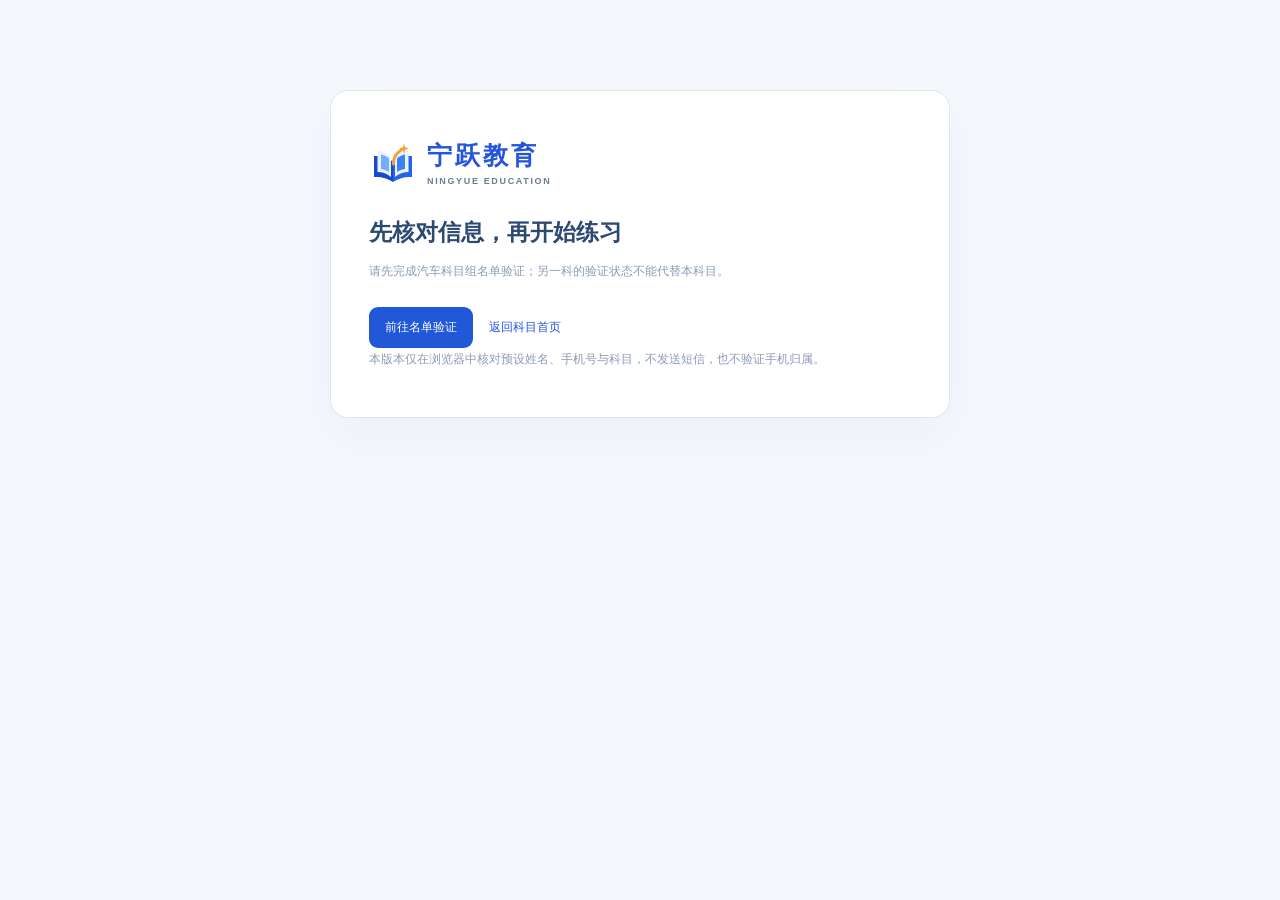
==== commit bffa9a1f: "333" ====
--- a/auto-exam.html
+++ b/auto-exam.html
@@ -1,5 +1,5 @@
 <!doctype html>
-<html lang="zh-CN" data-access-state="checking"><head><meta charset="utf-8"><meta name="viewport" content="width=device-width,initial-scale=1"><meta name="description" content="汽车维修100分智能机考，随机组卷、在线答题、漏题提醒与即时评分。"><meta name="referrer" content="strict-origin-when-cross-origin"><title>汽车维修考试 · 宁跃教育</title><style>
+<html lang="zh-CN" data-access-state="checking"><head><meta charset="utf-8"><meta name="viewport" content="width=device-width,initial-scale=1"><meta name="description" content="汽车科目组100分智能机考，随机组卷、在线答题、漏题提醒与即时评分。"><meta name="referrer" content="strict-origin-when-cross-origin"><title>汽车科目组 · 宁跃教育</title><style>
 *{box-sizing:border-box}body{margin:0;font-family:-apple-system,BlinkMacSystemFont,"Segoe UI","Microsoft YaHei",sans-serif;background:#f5f7fb;color:#1f2937}
 button,input,select{font:inherit}.top{position:sticky;top:0;z-index:20;background:#111827;color:#fff;padding:14px 22px;display:flex;justify-content:space-between;align-items:center}
 .top h1{font-size:20px;margin:0}.top small{color:#cbd5e1}.timer{font-size:24px;font-weight:800}.layout{max-width:1500px;margin:auto;padding:18px;display:grid;grid-template-columns:330px 1fr;gap:18px}
@@ -26,13 +26,13 @@
 details{margin:14px 0}summary{cursor:pointer;font-weight:700}.side h3{font-size:16px}.row input[disabled],.row select[disabled]{background:#f8fafc;color:#64748b}
 @media(max-width:900px){.top{padding:12px}.top h1{font-size:17px}.top small{font-size:11px}.timer{font-size:22px;margin-left:10px}.layout{padding:10px;gap:12px}.side{padding:14px;max-height:none}.empty{padding:45px 15px}#nav{grid-template-columns:repeat(10,1fr)}.q{scroll-margin-top:110px}}
 @media print{.notice,#missingPanel,.home-link{display:none!important}.q{break-inside:avoid}.paperhead h2{font-size:22px}.option{padding:4px 8px;margin:3px 0}}
-</style><link rel="stylesheet" href="./access.css"><script src="./access.js"></script><link rel="icon" type="image/svg+xml" href="./assets/ningyue-mark.svg"><meta name="theme-color" content="#2058D8"><link rel="stylesheet" href="./brand.css"><link rel="stylesheet" href="./exam-brand.css"><script src="./brand.js"></script><script src="./site.js" defer></script></head><body class="ny-exam">
+</style><link rel="stylesheet" href="./access.css"><script src="./access.js?v=subject-groups-20260926"></script><link rel="icon" type="image/svg+xml" href="./assets/ningyue-mark.svg"><meta name="theme-color" content="#2058D8"><link rel="stylesheet" href="./brand.css"><link rel="stylesheet" href="./exam-brand.css"><script src="./brand.js"></script><script src="./site.js?v=subject-groups-20260926" defer></script></head><body class="ny-exam">
 <section id="accessGate" aria-busy="true"><a class="ny-brand" href="./index.html" aria-label="宁跃教育，返回首页"><img src="./assets/ningyue-mark.svg" width="48" height="48" data-brand-logo alt="宁跃教育标志"><span><strong data-brand="name">宁跃教育</strong><small data-brand="englishName">NINGYUE EDUCATION</small></span></a><h2>先核对信息，再开始练习</h2><p id="accessMessage">正在读取本科目的名单配置…</p><a id="accessLogin" class="gate-primary" href="./login.html?subject=auto">前往名单验证</a><a href="./index.html">返回科目首页</a><p class="muted">本版本仅在浏览器中核对预设姓名、手机号与科目，不发送短信，也不验证手机归属。</p><noscript><p>请启用 JavaScript，名单验证和考试答题才可运行。</p></noscript></section>
 
-<header class="top ny-exam-header"><div class="ny-exam-brand"><a class="ny-brand" href="./index.html" aria-label="宁跃教育，返回首页"><img src="./assets/ningyue-mark.svg" width="48" height="48" data-brand-logo alt="宁跃教育标志"><span><strong data-brand="name">宁跃教育</strong><small data-brand="englishName">NINGYUE EDUCATION</small></span></a><span class="ny-header-divider"></span><div class="ny-exam-heading"><h1>汽车维修考试</h1><small>理论模拟机考 · 满分100分</small></div></div><div class="ny-exam-header-right"><a class="ny-exam-home" href="./index.html#subjects">← 科目首页</a><div class="ny-timer-box"><svg viewBox="0 0 24 24" class="ny-icon" fill="none" stroke="currentColor" stroke-width="1.7" stroke-linecap="round" stroke-linejoin="round" aria-hidden="true"><circle cx="12" cy="12" r="9"/><path d="M12 6v6l4 2"/></svg><div><small>剩余时间</small><span class="timer" id="timer" role="timer" aria-label="考试剩余时间">--:--</span></div></div></div></header>
+<header class="top ny-exam-header"><div class="ny-exam-brand"><a class="ny-brand" href="./index.html" aria-label="宁跃教育，返回首页"><img src="./assets/ningyue-mark.svg" width="48" height="48" data-brand-logo alt="宁跃教育标志"><span><strong data-brand="name">宁跃教育</strong><small data-brand="englishName">NINGYUE EDUCATION</small></span></a><span class="ny-header-divider"></span><div class="ny-exam-heading"><h1>汽车科目组</h1><small>理论模拟机考 · 满分100分</small></div></div><div class="ny-exam-header-right"><a class="ny-exam-home" href="./index.html#subjects">← 科目首页</a><div class="ny-timer-box"><svg viewBox="0 0 24 24" class="ny-icon" fill="none" stroke="currentColor" stroke-width="1.7" stroke-linecap="round" stroke-linejoin="round" aria-hidden="true"><circle cx="12" cy="12" r="9"/><path d="M12 6v6l4 2"/></svg><div><small>剩余时间</small><span class="timer" id="timer" role="timer" aria-label="考试剩余时间">--:--</span></div></div></div></header>
 <main class="layout"><aside><div class="card side">
 <details class="ny-settings-disclosure" open><summary>试卷设置 <span>默认80题 / 100分</span></summary><div id="settings">
-<div class="row"><label for="title">考试名称</label><input id="title" maxlength="80" value="宁跃教育 · 汽车维修理论机考"></div>
+<div class="row"><label for="title">考试名称</label><input id="title" maxlength="80" value="宁跃教育 · 汽车科目组考试"></div>
 <div class="row"><label for="minutes">时长（分钟）</label><input id="minutes" type="number" min="1" max="240" step="1" value="60"></div>
 <div class="row"><label for="single">单选 · 1分</label><input id="single" type="number" min="0" max="100" step="1" value="40"></div>
 <div class="row"><label for="multiple">多选 · 2分</label><input id="multiple" type="number" min="0" max="50" step="1" value="20"></div>
@@ -62,6 +62,14 @@
 const $=id=>document.getElementById(id);
 const TEST_MODE=new URLSearchParams(location.search).get('test')==='1';
 const EXAM_SUBJECT='auto';
+const DEFAULT_EXAM_TITLE="宁跃教育 · 汽车科目组考试";
+const LEGACY_EXAM_TITLES=Object.freeze(["宁跃教育 · 汽车维修理论机考", "汽车维修理论机考", "汽车维修考试", "汽车维修理论考试", "宁跃教育 · 汽车维修考试"]);
+// 仅迁移旧默认试卷标题；不重置原考生的登录状态、已答内容和剩余时间。
+function normalizeExamTitle(value){
+  const title=String(value??'').trim();
+  return !title||LEGACY_EXAM_TITLES.includes(title)?DEFAULT_EXAM_TITLE:title;
+}
+
 let examCandidate=null;
 let STORAGE_KEY='';
 let paper=[],user={},submitted=false,timerId=null,remaining=0,deadline=0;
@@ -123,7 +131,7 @@
   $('missingPanel').hidden=true;
   $('missingTitle').textContent='';
   $('missingNums').textContent='';
-  examTitle=$('title').value.trim()||'汽车维修理论机考';examMinutes=duration;examRule=$('multiScore').value;
+  examTitle=normalizeExamTitle($('title').value);examMinutes=duration;examRule=$('multiScore').value;
   remaining=duration*60;deadline=Date.now()+remaining*1000;
   lockSettings(true);render();nav();stats();save();startTimer();return true;
 }
@@ -253,7 +261,7 @@
     highlightMissing=d.highlightMissing===true;
     $('missingPanel').hidden=submitted||!highlightMissing;
     deadline=d.deadline;remaining=Math.max(0,Math.floor(Number(d.remaining)||0));
-    examTitle=String(d.examTitle||'汽车维修理论机考');examMinutes=Number(d.examMinutes)||60;examRule=d.examRule;submitReason=String(d.submitReason||'manual');
+    examTitle=normalizeExamTitle(d.examTitle);examMinutes=Number(d.examMinutes)||60;examRule=d.examRule;submitReason=String(d.submitReason||'manual');
     $('title').value=examTitle;$('minutes').value=examMinutes;$('multiScore').value=examRule;
     types.forEach(t=>$(t).value=paper.filter(q=>q.type===t).length);updateTotal();
     lockSettings(!submitted);render();nav();stats();
@@ -267,7 +275,7 @@
   const s=scoring();
   const content=['宁跃教育 · 练习成绩单',examTitle,`考生：${examCandidate.name}`,`手机号：${examCandidate.maskedPhone}`,`科目：${ExamAccess.subjects[EXAM_SUBJECT]}`,`分数：${s.score} / ${s.max}`,`交卷方式：${submitReason==='verify'?'随机验证（非真实成绩）':submitReason==='timeout'?'到时自动交卷':'手动交卷'}`,`计分规则：${examRule==='partial'?'多选漏选得半分，错选不得分':'多选全部选对才得分'}`,'成绩由浏览器生成，未由服务器认证。','',...paper.map(q=>`${q.no}. [${names[q.type]}] ${q.stem}\n你的答案：${userText(q)||'未作答'}；题库答案：${correctText(q)}；得分：${earned(q)}/${points(q)}\n`)].join('\n');
   const url=URL.createObjectURL(new Blob(['\ufeff'+content],{type:'text/plain;charset=utf-8'}));
-  const a=document.createElement('a');a.href=url;a.download='宁跃教育_汽车维修_考试成绩.txt';document.body.appendChild(a);a.click();a.remove();setTimeout(()=>URL.revokeObjectURL(url),1000);
+  const a=document.createElement('a');a.href=url;a.download='宁跃教育_汽车科目组_考试成绩.txt';document.body.appendChild(a);a.click();a.remove();setTimeout(()=>URL.revokeObjectURL(url),1000);
 }
 document.addEventListener('visibilitychange',()=>{if(!document.hidden&&paper.length&&!submitted)tick();});
 // 在名单校验通过前不运行组卷、恢复考试或答题界面。
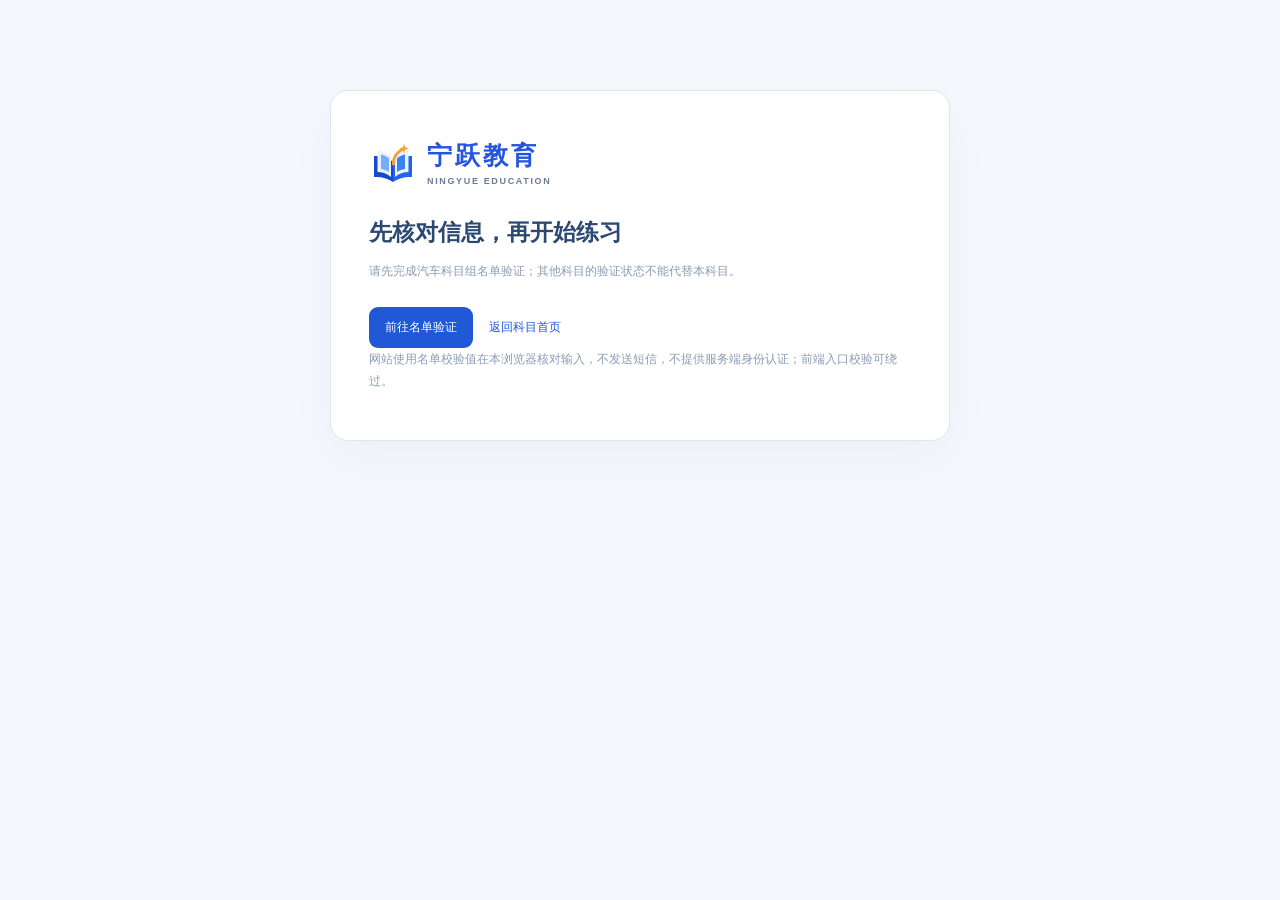
==== commit b6e0609a: "Replace plaintext rosters with salted PBKDF2 verifiers" ====
--- a/auto-exam.html
+++ b/auto-exam.html
@@ -26,8 +26,8 @@
 details{margin:14px 0}summary{cursor:pointer;font-weight:700}.side h3{font-size:16px}.row input[disabled],.row select[disabled]{background:#f8fafc;color:#64748b}
 @media(max-width:900px){.top{padding:12px}.top h1{font-size:17px}.top small{font-size:11px}.timer{font-size:22px;margin-left:10px}.layout{padding:10px;gap:12px}.side{padding:14px;max-height:none}.empty{padding:45px 15px}#nav{grid-template-columns:repeat(10,1fr)}.q{scroll-margin-top:110px}}
 @media print{.notice,#missingPanel,.home-link{display:none!important}.q{break-inside:avoid}.paperhead h2{font-size:22px}.option{padding:4px 8px;margin:3px 0}}
-</style><link rel="stylesheet" href="./access.css"><script src="./access.js?v=subject-groups-20260926"></script><link rel="icon" type="image/svg+xml" href="./assets/ningyue-mark.svg"><meta name="theme-color" content="#2058D8"><link rel="stylesheet" href="./brand.css"><link rel="stylesheet" href="./exam-brand.css"><script src="./brand.js"></script><script src="./site.js?v=subject-groups-20260926" defer></script></head><body class="ny-exam">
-<section id="accessGate" aria-busy="true"><a class="ny-brand" href="./index.html" aria-label="宁跃教育，返回首页"><img src="./assets/ningyue-mark.svg" width="48" height="48" data-brand-logo alt="宁跃教育标志"><span><strong data-brand="name">宁跃教育</strong><small data-brand="englishName">NINGYUE EDUCATION</small></span></a><h2>先核对信息，再开始练习</h2><p id="accessMessage">正在读取本科目的名单配置…</p><a id="accessLogin" class="gate-primary" href="./login.html?subject=auto">前往名单验证</a><a href="./index.html">返回科目首页</a><p class="muted">本版本仅在浏览器中核对预设姓名、手机号与科目，不发送短信，也不验证手机归属。</p><noscript><p>请启用 JavaScript，名单验证和考试答题才可运行。</p></noscript></section>
+</style><link rel="stylesheet" href="./access.css"><script src="./access.js?v=roster-hash-20261019"></script><link rel="icon" type="image/svg+xml" href="./assets/ningyue-mark.svg"><meta name="theme-color" content="#2058D8"><link rel="stylesheet" href="./brand.css"><link rel="stylesheet" href="./exam-brand.css"><script src="./brand.js"></script><script src="./site.js?v=subject-groups-20260926" defer></script></head><body class="ny-exam">
+<section id="accessGate" aria-busy="true"><a class="ny-brand" href="./index.html" aria-label="宁跃教育，返回首页"><img src="./assets/ningyue-mark.svg" width="48" height="48" data-brand-logo alt="宁跃教育标志"><span><strong data-brand="name">宁跃教育</strong><small data-brand="englishName">NINGYUE EDUCATION</small></span></a><h2>先核对信息，再开始练习</h2><p id="accessMessage">正在读取本科目的名单配置…</p><a id="accessLogin" class="gate-primary" href="./login.html?subject=auto">前往名单验证</a><a href="./index.html">返回科目首页</a><p class="muted">网站使用名单校验值在本浏览器核对输入，不发送短信，不提供服务端身份认证；前端入口校验可绕过。</p><noscript><p>请启用 JavaScript，名单验证和考试答题才可运行。</p></noscript></section>
 
 <header class="top ny-exam-header"><div class="ny-exam-brand"><a class="ny-brand" href="./index.html" aria-label="宁跃教育，返回首页"><img src="./assets/ningyue-mark.svg" width="48" height="48" data-brand-logo alt="宁跃教育标志"><span><strong data-brand="name">宁跃教育</strong><small data-brand="englishName">NINGYUE EDUCATION</small></span></a><span class="ny-header-divider"></span><div class="ny-exam-heading"><h1>汽车科目组</h1><small>理论模拟机考 · 满分100分</small></div></div><div class="ny-exam-header-right"><a class="ny-exam-home" href="./index.html#subjects">← 科目首页</a><div class="ny-timer-box"><svg viewBox="0 0 24 24" class="ny-icon" fill="none" stroke="currentColor" stroke-width="1.7" stroke-linecap="round" stroke-linejoin="round" aria-hidden="true"><circle cx="12" cy="12" r="9"/><path d="M12 6v6l4 2"/></svg><div><small>剩余时间</small><span class="timer" id="timer" role="timer" aria-label="考试剩余时间">--:--</span></div></div></div></header>
 <main class="layout"><aside><div class="card side">
--- a/brand.css
+++ b/brand.css
@@ -1,6 +1,6 @@
 /* 宁跃教育主题。改色优先调整 :root；不含名单及答题逻辑。 */
 :root{--ny-blue:#2058d8;--ny-blue-deep:#153e9c;--ny-ink:#172f55;--ny-text:#526580;--ny-muted:#6a7c94;--ny-light:#eef4ff;--ny-line:#e1e8f2;--ny-white:#fff;--ny-orange:#efa644;--ny-radius:18px;--ny-font:-apple-system,BlinkMacSystemFont,"Segoe UI","PingFang SC","Microsoft YaHei","Noto Sans CJK SC",sans-serif}
-*{box-sizing:border-box}html{scroll-behavior:smooth;scroll-padding-top:96px}body{margin:0;background:#f8fafc;color:var(--ny-ink);font-family:var(--ny-font);font-size:14px;line-height:1.7}button,input,select{font:inherit}button,a,input,select{-webkit-tap-highlight-color:transparent}a{color:var(--ny-blue);text-decoration:none}a:hover{text-decoration:none}img{max-width:100%;display:block}button{cursor:pointer}[hidden]{display:none!important}a:focus-visible,button:focus-visible,input:focus-visible,select:focus-visible,summary:focus-visible{outline:3px solid #eea23c;outline-offset:4px}::selection{background:#dce8ff;color:#153e9c}h1,h2,h3,p{margin-top:0}.ny-container{width:min(1180px,calc(100% - 64px));margin-left:auto;margin-right:auto}.ny-icon{width:22px;height:22px;flex-shrink:0;display:inline-block;vertical-align:middle}.ny-header{background:#fff;border-bottom:1px solid var(--ny-line);position:sticky;top:0;z-index:30}.ny-header-inner{height:86px;display:flex;gap:24px;align-items:center;justify-content:space-between}.ny-brand{display:flex;align-items:center;gap:10px;color:var(--ny-ink);text-decoration:none;flex-shrink:0}.ny-brand img{width:48px;height:48px;flex-shrink:0}.ny-brand strong{font-size:25px;font-weight:800;letter-spacing:3px;line-height:1.4;display:block}.ny-brand small{font-family:Arial,sans-serif;letter-spacing:1.65px;font-size:9px;font-weight:600;color:#6a7c94;display:block;line-height:1.8}.ny-nav{display:flex;align-items:center;gap:32px;margin-left:auto;margin-right:32px;height:100%}.ny-nav a{font-size:14px;color:#52627b;position:relative;display:flex;align-items:center;height:100%;white-space:nowrap}.ny-nav a:hover,.ny-nav a.active{color:var(--ny-blue)}.ny-nav a.active{font-weight:700}.ny-nav a.active:after{content:"";position:absolute;left:0;right:0;bottom:16px;border-bottom:3px solid var(--ny-blue);border-radius:2px}.ny-button{display:inline-flex;align-items:center;justify-content:center;gap:10px;min-height:48px;padding:12px 24px;border:1px solid var(--ny-blue);border-radius:10px;background:var(--ny-blue);color:#fff;font-size:14px;font-weight:650;line-height:1.5;cursor:pointer;transition:background .18s,box-shadow .18s,transform .18s;text-decoration:none}.ny-button:hover{background:var(--ny-blue-deep);color:#fff;box-shadow:0 5px 15px #2058d824;transform:translateY(-1px)}.ny-button:disabled{opacity:.55;cursor:wait;transform:none}.ny-button-small{padding:9px 17px;min-height:42px;font-size:13px}.ny-button-small .ny-icon{width:18px;height:18px}.ny-outline{background:#fff;color:var(--ny-blue);border-color:#cbdcfb}.ny-outline:hover{color:var(--ny-blue);background:#f1f6ff}.ny-wide{width:100%}.ny-eyebrow{display:inline-flex;align-items:center;gap:9px;color:var(--ny-blue);font-family:var(--ny-font);font-size:11px;font-weight:700;letter-spacing:1.8px;line-height:1.6}.ny-eyebrow i{width:7px;height:7px;background:var(--ny-blue);border-radius:50%}.ny-micro{font-family:Arial,var(--ny-font);letter-spacing:1.6px;font-size:10px;font-weight:600;color:#7b8da5}.ny-hero{background:linear-gradient(114deg,#f0f5ff 0%,#f7faff 50%,#edf4ff 100%);border-bottom:1px solid #e4ecf7;overflow:hidden}.ny-hero-grid{display:grid;grid-template-columns:1.03fr 1fr;gap:56px;align-items:center;min-height:520px;padding-top:55px;padding-bottom:58px}.ny-hero-copy{position:relative;z-index:1}.ny-hero-copy h1{font-size:52px;letter-spacing:1px;line-height:1.23;margin:19px 0 20px;font-weight:800}.ny-hero-copy h1 em{font-style:normal;color:var(--ny-blue)}.ny-hero-slogan{font-size:19px;color:var(--ny-ink);font-weight:650;margin:0 0 12px;letter-spacing:.4px}.ny-hero-desc{font-size:14px;color:var(--ny-text);line-height:1.95;margin:0 0 27px}.ny-hero-buttons{display:flex;gap:14px}.ny-mini-info{display:flex;gap:22px;margin-top:25px;color:#647791;font-size:12px}.ny-mini-info span{display:flex;gap:5px;align-items:center}.ny-mini-info .ny-icon{width:14px;height:14px;color:#4679d9}.ny-hero-art{position:relative;min-width:0;height:414px;isolation:isolate}.ny-art-grid{position:absolute;inset:25px 0 18px;background-image:radial-gradient(#acbfdf 1px,transparent 1px);background-size:20px 20px;opacity:.5;mask-image:radial-gradient(ellipse at center,#000,transparent 75%)}.ny-orbit{position:absolute;width:360px;height:360px;border:1px solid #c5d7f4;border-radius:50%;left:50%;top:49%;transform:translate(-50%,-50%);z-index:-1}.orbit-two{width:414px;height:414px;border-style:dashed;opacity:.6;transform:translate(-50%,-50%) rotate(-20deg)}.ny-art-kicker{position:absolute;top:6px;left:0;right:0;text-align:center;letter-spacing:3px;color:#59799e;font:10px Arial,sans-serif}.ny-art-main{position:absolute;width:270px;height:328px;left:50%;top:43px;transform:translateX(-50%) rotate(-5deg);padding:24px 16px;background:#fff;border:1px solid #dce5f3;border-radius:20px;box-shadow:17px 24px 0 -6px #dce8fb,0 22px 48px #17488c12;text-align:center}.ny-art-brand{font:8px Arial,sans-serif;letter-spacing:2.6px;color:#8191aa}.ny-art-main img{width:106px;height:106px;margin:9px auto 4px}.ny-art-main h2{font-size:22px;line-height:1.55;letter-spacing:2px;margin:0 0 13px}.ny-art-main p{font-size:10px;letter-spacing:3px;color:#7e8fa7;margin:11px 0 0}.ny-art-line{display:block;width:55px;height:3px;background:var(--ny-orange);margin:auto}.ny-art-star{position:absolute;right:19%;top:0;color:var(--ny-orange);font-size:51px;z-index:3;line-height:1}.ny-float{position:absolute;z-index:3;display:flex;gap:12px;align-items:center;padding:14px 17px;background:#fff;border:1px solid #dde8f8;border-radius:13px;box-shadow:0 15px 30px #2245820c;white-space:nowrap}.ny-float-a{top:105px;left:-12px;transform:rotate(-3deg)}.ny-float-b{bottom:44px;right:-4px;transform:rotate(3deg)}.ny-float strong{display:block;font-size:13px}.ny-float small{display:block;font-size:10px;color:#788aa1;margin-top:3px}.ny-float-icon{display:grid;place-items:center;width:36px;height:38px;color:var(--ny-blue);border-radius:9px;background:#eef4ff}.ny-float-b .ny-float-icon{background:#fff5e6;color:#c78a35}.ny-art-bottom{position:absolute;bottom:-5px;left:0;right:0;display:flex;justify-content:center;gap:30px;color:#7b8fac;font-size:10px;letter-spacing:1px}.ny-features{display:grid;grid-template-columns:repeat(3,1fr);padding:29px 0;background:#fff;border:1px solid #e7edf6;border-top:0;border-radius:0 0 18px 18px;box-shadow:0 6px 18px #19345b03}.ny-features>div{display:flex;align-items:center;gap:17px;padding:0 32px;border-right:1px solid var(--ny-line)}.ny-features>div:last-child{border:0}.ny-features>div>.ny-icon{width:30px;height:30px;color:var(--ny-blue)}.ny-features h2{font-size:15px;line-height:1.6;margin:0 0 2px;font-weight:700}.ny-features p{font-size:11px;color:#73839a;margin:0}.ny-section{padding:58px 0 22px;scroll-margin-top:92px}.ny-section-head{display:flex;align-items:center;justify-content:space-between;gap:16px;margin-bottom:27px}.ny-section-head h2{font-size:28px;line-height:1.4;margin:8px 0 7px;letter-spacing:.4px}.ny-section-head p{color:#76869d;font-size:13px;margin:0}.ny-count{border:1px solid #dfe7f2;background:white;padding:7px 13px;border-radius:99px;color:#7a8aa1;font-size:12px;white-space:nowrap}.ny-count b{color:var(--ny-blue);font-size:14px;padding:0 3px}.ny-subject-grid{display:grid;grid-template-columns:1fr 1fr;gap:24px}.ny-subject-card{position:relative;overflow:hidden;border:1px solid #dfe8f4;border-radius:18px;padding:27px 30px;background:#fff;box-shadow:0 7px 25px #16336205;transition:border-color .2s,box-shadow .2s}.ny-subject-card:hover{border-color:#b5ccef;box-shadow:0 9px 28px #1633620c}.ny-subject-top{display:flex;align-items:center;justify-content:space-between;margin-bottom:18px}.ny-subject-icon{width:54px;height:54px;display:grid;place-items:center;color:var(--ny-blue);background:#eef4ff;border:1px solid #e4ecfb;border-radius:14px}.ny-subject-icon .ny-icon{width:28px;height:28px}.ny-subject-count{background:#f6f8fc;border:1px solid #e8edf5;padding:5px 9px;color:#8390a4;font-size:11px;border-radius:6px}.ny-subject-card>.ny-micro{margin-bottom:6px}.ny-subject-card h3{font-size:24px;line-height:1.55;letter-spacing:.5px;margin:0 0 8px}.ny-subject-card h3 span{display:inline-block;font-size:11px;font-weight:400;letter-spacing:0;color:#7990ac;margin-left:13px;vertical-align:middle}.ny-subject-desc{color:#6a7d96;font-size:13px;margin-bottom:0;min-height:23px}.ny-metrics{display:grid;grid-template-columns:repeat(3,1fr);margin:25px 0;padding:19px 0 17px;border-top:1px solid #edf1f7;border-bottom:1px solid #edf1f7}.ny-metrics>div{padding-left:20px;border-right:1px solid #e7edf6}.ny-metrics>div:first-child{padding-left:0}.ny-metrics>div:last-child{border-right:0}.ny-metrics b{font:650 29px var(--ny-font);line-height:1.4;color:#23416a}.ny-metrics b span{font-size:11px;font-weight:400;margin-left:5px;color:#74859d}.ny-metrics small{display:block;color:#8091a8;font-size:10px;margin-top:2px}.ny-subject-card .subject-access-status{padding:0!important;margin:0 0 14px!important;border:0;background:transparent!important;color:#788ba5!important;font-size:11px!important;line-height:1.7;min-height:19px}.ny-subject-card .subject-access-status:before{content:"";display:inline-block;width:6px;height:6px;margin-right:7px;background:#c6d1e1;border-radius:50%;vertical-align:middle}.ny-subject-card .subject-access-status.verified{color:#20865c!important}.ny-subject-card .subject-access-status.verified:before{background:#28a574}.ny-marketing .ny-subject-icon{color:#bd8432;background:#fff5e7;border-color:#faedda}.ny-marketing .ny-micro{color:#ae8c63}.ny-marketing>.ny-button{background:#edf3ff;color:var(--ny-blue);border-color:#d5e2fa}.ny-marketing>.ny-button:hover{background:#deeaff}.ny-journey{display:grid;grid-template-columns:1fr 2fr;gap:25px;margin-top:28px;padding:28px 30px;background:#edf3fc;border:1px solid #e3ebf7;border-radius:16px}.ny-journey-title h2{font-size:18px;line-height:1.6;margin:9px 0 12px}.ny-journey-title>a{font-size:11px;display:inline-flex;align-items:center;gap:7px;color:#6d84aa}.ny-journey-title .ny-icon{width:14px;height:14px}.ny-journey-steps{display:grid;grid-template-columns:repeat(4,1fr);gap:18px;align-items:center}.ny-journey-steps b{font:500 22px Arial,sans-serif;color:#b8c9e6}.ny-journey-steps h3{font-size:13px;margin:8px 0 4px}.ny-journey-steps p{font-size:10px;color:#7e8ea5;margin:0}.ny-about{display:grid;grid-template-columns:1.5fr 1fr;gap:80px;margin-top:64px;margin-bottom:47px;align-items:center;scroll-margin-top:120px}.ny-about h2{font-size:26px;line-height:1.6;letter-spacing:.8px;margin:11px 0 18px}.ny-about>div>p{font-size:13px;color:#76879c;line-height:2;margin-bottom:17px;max-width:580px}.ny-text-link{display:inline-flex;align-items:center;gap:9px;font-size:12px}.ny-text-link .ny-icon{width:15px;height:15px}.ny-about-quote{display:flex;position:relative;align-items:center;justify-content:center;flex-wrap:wrap;gap:24px;border-left:1px solid var(--ny-line);padding:20px}.ny-about-quote img{width:80px;height:80px}.ny-about-quote>p{font-size:28px!important;font-weight:800;line-height:1.65!important;letter-spacing:6px;color:var(--ny-ink)!important;margin:0!important}.ny-about-quote>p>span{color:var(--ny-blue)}.ny-about-quote small{width:100%;text-align:center;font:10px Arial,sans-serif;color:#a3afc1;letter-spacing:3px}.ny-bottom-notice{display:flex;align-items:flex-start;gap:11px;background:#f0f4f9;border:1px solid #e4eaf2;border-radius:10px;padding:15px 18px;color:#8190a5;line-height:1.9;margin-bottom:14px}.ny-bottom-notice>.ny-icon{color:#7188aa;width:17px;height:17px;margin-top:3px}.ny-bottom-notice p{font-size:11px;margin:0}.ny-bottom-notice strong{color:#596f8f;font-weight:600}.ny-maintenance{font-size:11px;color:#8694a9;margin-bottom:28px!important;margin-top:10px!important}.ny-maintenance summary{font-size:11px;font-weight:400;cursor:pointer}.ny-maintenance p{margin:10px 0}.ny-maintenance>a{display:inline-block;font-size:11px;margin-right:23px}.ny-footer{background:#112a4e;color:#8fa3be;padding:36px 0 0}.ny-footer-main{display:grid;grid-template-columns:1.4fr .85fr 1.1fr;gap:44px;padding-bottom:28px}.ny-footer .ny-brand{color:#fff;gap:12px}.ny-footer .ny-brand img{background:#fff;border-radius:11px;padding:4px}.ny-footer .ny-brand strong{font-size:22px;letter-spacing:4px}.ny-footer .ny-brand small{color:#92a8c9;letter-spacing:1.3px;font-size:8px}.ny-footer-main>div:first-child>p{font-size:12px;color:#8199ba;margin:16px 0 0;letter-spacing:.5px}.ny-footer-links{display:flex;flex-direction:column;align-items:flex-start;gap:7px}.ny-footer-links>strong,.ny-contact>strong{display:block;color:#d4e2f5;font-size:12px;font-weight:500;margin-bottom:6px}.ny-footer-links>a{font-size:11px;color:#859ebe}.ny-footer-links>a:hover{color:#fff}.ny-contact p{font-size:11px;line-height:1.9;color:#859ebe;max-width:280px;margin:0 0 8px}.ny-footer-bottom{display:flex;gap:15px;align-items:center;justify-content:space-between;padding:17px 0;border-top:1px solid #ffffff13;font-size:10px;color:#6b85a8}.ny-back-link{display:inline-block;font-size:12px;color:#8192aa;margin:0 0 24px}.ny-login-main{padding:36px 0 58px}.ny-login-grid{display:grid;grid-template-columns:1fr 454px;gap:94px;align-items:center;min-height:590px}.ny-login-intro h1{font-size:42px;line-height:1.45;letter-spacing:1px;font-weight:800;margin:17px 0}.ny-login-intro h1 span{display:block;color:var(--ny-blue)}.ny-login-intro>p{font-size:13px;line-height:2;color:#74849d;margin-bottom:27px}.ny-login-subject{display:flex;align-items:flex-start;gap:15px;padding:23px;background:linear-gradient(120deg,#eaf1ff,#f4f8ff);border:1px solid #e0e9fa;border-radius:15px;flex-wrap:wrap}.ny-login-subject-icon{display:grid;place-items:center;width:40px;height:40px;border-radius:10px;background:white;color:var(--ny-blue)}.ny-login-subject h2{font-size:20px;margin:3px 0 4px;line-height:1.5}.ny-login-subject p{font-size:11px;color:#7c8da7;margin:0}.ny-login-subject .ny-micro{letter-spacing:1px;font-size:10px}.ny-login-metrics{display:flex;gap:20px;border-top:1px solid #dfe8f8;padding-top:15px;width:100%;color:#8da0bb;font-size:10px;justify-content:space-between}.ny-login-metrics b{font-size:22px;font-weight:650;color:#486690;margin-right:3px}.ny-login-note{display:flex;gap:10px;color:#7c8faa;font-size:11px;margin:20px 0}.ny-login-note .ny-icon{width:17px;height:17px;margin-top:2px}.ny-login-note p{margin:0;line-height:1.9}.ny-login-decoration{display:flex;align-items:center;gap:12px;margin-top:28px;padding-top:20px;border-top:1px solid var(--ny-line);color:#7f94b0;font-size:13px;letter-spacing:3px}.ny-login-decoration img{width:43px;height:43px;opacity:.75}.ny-form-card{background:#fff;border:1px solid var(--ny-line);border-radius:20px;padding:32px 34px;box-shadow:0 16px 44px #1a39620a}.ny-form-eyebrow{display:flex;align-items:center;gap:7px;font-size:11px;color:#7391bf;margin-bottom:8px}.ny-form-eyebrow .ny-icon{width:14px;height:14px}.ny-form-card h2{font-size:26px;margin:0 0 6px;line-height:1.5}.ny-form-card .subtitle{color:#8b98ac;font-size:12px;margin-bottom:24px}.ny-form-card fieldset{padding:0;margin:0 0 23px;border:0}.ny-form-card legend{font-size:12px;font-weight:650;margin-bottom:9px}.subject-options{display:grid;grid-template-columns:1fr 1fr;gap:10px}.subject-choice{display:flex;align-items:center;justify-content:center;gap:6px;padding:11px 6px;border:1px solid #dde5f0;border-radius:9px;color:#7c8ca1;font-size:12px;cursor:pointer}.subject-choice input{accent-color:var(--ny-blue);width:14px;height:14px;margin:0 3px 0 0;flex-shrink:0}.subject-choice .ny-icon{width:16px;height:16px}.subject-choice:has(input:checked){border-color:var(--ny-blue);background:#f2f6ff;color:var(--ny-blue);font-weight:600}.ny-form-card .field{margin-bottom:20px}.ny-form-card .field>label{display:block;font-size:12px;font-weight:650;margin-bottom:8px}.ny-input-wrap{position:relative;display:flex;align-items:center}.ny-input-wrap>.ny-icon{position:absolute;left:14px;top:14px;width:18px;height:18px;color:#90a2bc;pointer-events:none}.ny-input-wrap input{width:100%;height:48px;border:1px solid #dce4ef;border-radius:9px;padding:11px 13px 11px 42px;color:var(--ny-ink);background:#fcfdff;font-size:13px;outline:none}.ny-input-wrap input:focus{border-color:var(--ny-blue);box-shadow:0 0 0 3px #2058d813;background:white}.ny-input-wrap input::placeholder{color:#a5b1c1}.ny-form-card .field small{display:block;font-size:10px;color:#96a4b8;margin-top:8px}.feedback{min-height:23px;font-size:12px;color:#c03939;line-height:1.8;margin:11px 0 0;overflow-wrap:anywhere}.feedback.success{color:#268655}.error-box{padding:12px 14px;border:1px solid #f6ccca;border-radius:9px;background:#fff4f3;font-size:12px;color:#ab3535;margin-bottom:18px}.existing{padding:12px 14px;background:#f0fbf6;border:1px solid #cbebdc;border-radius:10px;font-size:11px;color:#27815b;margin-bottom:18px}.existing-actions{display:flex;gap:18px;margin-top:8px;align-items:center}.existing-actions a{color:#24815c}.existing button{border:0;background:transparent;color:#7f98a0;padding:0;font-size:11px}.mode-note{font-size:11px;color:#a47534;background:#fffaee;border:1px solid #fae5c5;padding:10px 12px;border-radius:8px;margin-bottom:16px}.ny-form-help{padding:15px 0 0;border-top:1px solid #edf1f7;display:flex;flex-direction:column;gap:4px;font-size:10px;color:#9aa7b9;margin-top:8px}.ny-form-help strong{font-size:11px;font-weight:550;color:#7d8fa8}.privacy{font-size:10px!important;color:#99a7b9!important;line-height:1.8;margin:15px 0 0}.privacy a{color:#748fb8}.ny-guide-main{padding:35px 0 65px}.ny-guide-heading{padding:13px 0 28px;border-bottom:1px solid var(--ny-line);margin-bottom:32px}.ny-guide-heading h1{font-size:36px;margin:8px 0 10px;line-height:1.5}.ny-guide-heading p{color:#7788a1;font-size:13px;margin-bottom:0}.ny-guide-layout{display:grid;grid-template-columns:235px 1fr;gap:35px}.ny-guide-nav{display:flex;flex-direction:column;gap:8px;align-self:start;position:sticky;top:116px}.ny-guide-nav a{padding:12px 17px;border:1px solid #e0e9f7;background:#f0f5ff;border-radius:8px;font-size:12px}.ny-guide-content{background:#fff;border:1px solid var(--ny-line);border-radius:18px;padding:12px 34px 20px;min-width:0}.ny-guide-content section{padding:28px 0;border-bottom:1px solid var(--ny-line);scroll-margin-top:106px}.ny-guide-content section:last-child{border-bottom:0}.ny-guide-number{display:block;color:#93aed8;font:18px Arial,sans-serif;margin-bottom:8px}.ny-guide-content h2{font-size:22px;margin-bottom:14px}.ny-guide-content p{font-size:13px;line-height:2.1;color:#718198}.ny-guide-content table{width:100%;border-collapse:collapse;font-size:12px;margin:22px 0}.ny-guide-content th,.ny-guide-content td{text-align:left;padding:12px 10px;border-bottom:1px solid #e6edf6}.ny-guide-content th{background:#eff4ff;color:#426799;font-weight:500}.ny-guide-content td{color:#6d819d}.ny-warning{background:#fff9ef;border:1px solid #f3e4c9;border-radius:10px;padding:18px;margin:18px 0}.ny-warning strong{font-size:12px;color:#96713d}.ny-warning p{font-size:12px;margin:7px 0 0;color:#a1835d}.ny-guide-content code{padding:2px 5px;background:#f5f0e7;border-radius:4px;font-size:11px}.ny-guide-content .ny-button{margin-top:10px}
+*{box-sizing:border-box}html{scroll-behavior:smooth;scroll-padding-top:96px}body{margin:0;background:#f8fafc;color:var(--ny-ink);font-family:var(--ny-font);font-size:14px;line-height:1.7}button,input,select{font:inherit}button,a,input,select{-webkit-tap-highlight-color:transparent}a{color:var(--ny-blue);text-decoration:none}a:hover{text-decoration:none}img{max-width:100%;display:block}button{cursor:pointer}[hidden]{display:none!important}a:focus-visible,button:focus-visible,input:focus-visible,select:focus-visible,summary:focus-visible{outline:3px solid #eea23c;outline-offset:4px}::selection{background:#dce8ff;color:#153e9c}h1,h2,h3,p{margin-top:0}.ny-container{width:min(1180px,calc(100% - 64px));margin-left:auto;margin-right:auto}.ny-icon{width:22px;height:22px;flex-shrink:0;display:inline-block;vertical-align:middle}.ny-header{background:#fff;border-bottom:1px solid var(--ny-line);position:sticky;top:0;z-index:30}.ny-header-inner{height:86px;display:flex;gap:24px;align-items:center;justify-content:space-between}.ny-brand{display:flex;align-items:center;gap:10px;color:var(--ny-ink);text-decoration:none;flex-shrink:0}.ny-brand img{width:48px;height:48px;flex-shrink:0}.ny-brand strong{font-size:25px;font-weight:800;letter-spacing:3px;line-height:1.4;display:block}.ny-brand small{font-family:Arial,sans-serif;letter-spacing:1.65px;font-size:9px;font-weight:600;color:#6a7c94;display:block;line-height:1.8}.ny-nav{display:flex;align-items:center;gap:32px;margin-left:auto;margin-right:32px;height:100%}.ny-nav a{font-size:14px;color:#52627b;position:relative;display:flex;align-items:center;height:100%;white-space:nowrap}.ny-nav a:hover,.ny-nav a.active{color:var(--ny-blue)}.ny-nav a.active{font-weight:700}.ny-nav a.active:after{content:"";position:absolute;left:0;right:0;bottom:16px;border-bottom:3px solid var(--ny-blue);border-radius:2px}.ny-button{display:inline-flex;align-items:center;justify-content:center;gap:10px;min-height:48px;padding:12px 24px;border:1px solid var(--ny-blue);border-radius:10px;background:var(--ny-blue);color:#fff;font-size:14px;font-weight:650;line-height:1.5;cursor:pointer;transition:background .18s,box-shadow .18s,transform .18s;text-decoration:none}.ny-button:hover{background:var(--ny-blue-deep);color:#fff;box-shadow:0 5px 15px #2058d824;transform:translateY(-1px)}.ny-button:disabled{opacity:.55;cursor:wait;transform:none}.ny-button-small{padding:9px 17px;min-height:42px;font-size:13px}.ny-button-small .ny-icon{width:18px;height:18px}.ny-outline{background:#fff;color:var(--ny-blue);border-color:#cbdcfb}.ny-outline:hover{color:var(--ny-blue);background:#f1f6ff}.ny-wide{width:100%}.ny-eyebrow{display:inline-flex;align-items:center;gap:9px;color:var(--ny-blue);font-family:var(--ny-font);font-size:11px;font-weight:700;letter-spacing:1.8px;line-height:1.6}.ny-eyebrow i{width:7px;height:7px;background:var(--ny-blue);border-radius:50%}.ny-micro{font-family:Arial,var(--ny-font);letter-spacing:1.6px;font-size:10px;font-weight:600;color:#7b8da5}.ny-hero{background:linear-gradient(114deg,#f0f5ff 0%,#f7faff 50%,#edf4ff 100%);border-bottom:1px solid #e4ecf7;overflow:hidden}.ny-hero-grid{display:grid;grid-template-columns:1.03fr 1fr;gap:56px;align-items:center;min-height:520px;padding-top:55px;padding-bottom:58px}.ny-hero-copy{position:relative;z-index:1}.ny-hero-copy h1{font-size:52px;letter-spacing:1px;line-height:1.23;margin:19px 0 20px;font-weight:800}.ny-hero-copy h1 em{font-style:normal;color:var(--ny-blue)}.ny-hero-slogan{font-size:19px;color:var(--ny-ink);font-weight:650;margin:0 0 12px;letter-spacing:.4px}.ny-hero-desc{font-size:14px;color:var(--ny-text);line-height:1.95;margin:0 0 27px}.ny-hero-buttons{display:flex;gap:14px}.ny-mini-info{display:flex;gap:22px;margin-top:25px;color:#647791;font-size:12px}.ny-mini-info span{display:flex;gap:5px;align-items:center}.ny-mini-info .ny-icon{width:14px;height:14px;color:#4679d9}.ny-hero-art{position:relative;min-width:0;height:414px;isolation:isolate}.ny-art-grid{position:absolute;inset:25px 0 18px;background-image:radial-gradient(#acbfdf 1px,transparent 1px);background-size:20px 20px;opacity:.5;mask-image:radial-gradient(ellipse at center,#000,transparent 75%)}.ny-orbit{position:absolute;width:360px;height:360px;border:1px solid #c5d7f4;border-radius:50%;left:50%;top:49%;transform:translate(-50%,-50%);z-index:-1}.orbit-two{width:414px;height:414px;border-style:dashed;opacity:.6;transform:translate(-50%,-50%) rotate(-20deg)}.ny-art-kicker{position:absolute;top:6px;left:0;right:0;text-align:center;letter-spacing:3px;color:#59799e;font:10px Arial,sans-serif}.ny-art-main{position:absolute;width:270px;height:328px;left:50%;top:43px;transform:translateX(-50%) rotate(-5deg);padding:24px 16px;background:#fff;border:1px solid #dce5f3;border-radius:20px;box-shadow:17px 24px 0 -6px #dce8fb,0 22px 48px #17488c12;text-align:center}.ny-art-brand{font:8px Arial,sans-serif;letter-spacing:2.6px;color:#8191aa}.ny-art-main img{width:106px;height:106px;margin:9px auto 4px}.ny-art-main h2{font-size:22px;line-height:1.55;letter-spacing:2px;margin:0 0 13px}.ny-art-main p{font-size:10px;letter-spacing:3px;color:#7e8fa7;margin:11px 0 0}.ny-art-line{display:block;width:55px;height:3px;background:var(--ny-orange);margin:auto}.ny-art-star{position:absolute;right:19%;top:0;color:var(--ny-orange);font-size:51px;z-index:3;line-height:1}.ny-float{position:absolute;z-index:3;display:flex;gap:12px;align-items:center;padding:14px 17px;background:#fff;border:1px solid #dde8f8;border-radius:13px;box-shadow:0 15px 30px #2245820c;white-space:nowrap}.ny-float-a{top:105px;left:-12px;transform:rotate(-3deg)}.ny-float-b{bottom:44px;right:-4px;transform:rotate(3deg)}.ny-float strong{display:block;font-size:13px}.ny-float small{display:block;font-size:10px;color:#788aa1;margin-top:3px}.ny-float-icon{display:grid;place-items:center;width:36px;height:38px;color:var(--ny-blue);border-radius:9px;background:#eef4ff}.ny-float-b .ny-float-icon{background:#fff5e6;color:#c78a35}.ny-art-bottom{position:absolute;bottom:-5px;left:0;right:0;display:flex;justify-content:center;gap:30px;color:#7b8fac;font-size:10px;letter-spacing:1px}.ny-features{display:grid;grid-template-columns:repeat(3,1fr);padding:29px 0;background:#fff;border:1px solid #e7edf6;border-top:0;border-radius:0 0 18px 18px;box-shadow:0 6px 18px #19345b03}.ny-features>div{display:flex;align-items:center;gap:17px;padding:0 32px;border-right:1px solid var(--ny-line)}.ny-features>div:last-child{border:0}.ny-features>div>.ny-icon{width:30px;height:30px;color:var(--ny-blue)}.ny-features h2{font-size:15px;line-height:1.6;margin:0 0 2px;font-weight:700}.ny-features p{font-size:11px;color:#73839a;margin:0}.ny-section{padding:58px 0 22px;scroll-margin-top:92px}.ny-section-head{display:flex;align-items:center;justify-content:space-between;gap:16px;margin-bottom:27px}.ny-section-head h2{font-size:28px;line-height:1.4;margin:8px 0 7px;letter-spacing:.4px}.ny-section-head p{color:#76869d;font-size:13px;margin:0}.ny-count{border:1px solid #dfe7f2;background:white;padding:7px 13px;border-radius:99px;color:#7a8aa1;font-size:12px;white-space:nowrap}.ny-count b{color:var(--ny-blue);font-size:14px;padding:0 3px}.ny-subject-grid{display:grid;grid-template-columns:repeat(3,minmax(0,1fr));gap:24px}.ny-subject-card{position:relative;overflow:hidden;border:1px solid #dfe8f4;border-radius:18px;padding:27px 30px;background:#fff;box-shadow:0 7px 25px #16336205;transition:border-color .2s,box-shadow .2s}.ny-subject-card:hover{border-color:#b5ccef;box-shadow:0 9px 28px #1633620c}.ny-subject-top{display:flex;align-items:center;justify-content:space-between;margin-bottom:18px}.ny-subject-icon{width:54px;height:54px;display:grid;place-items:center;color:var(--ny-blue);background:#eef4ff;border:1px solid #e4ecfb;border-radius:14px}.ny-subject-icon .ny-icon{width:28px;height:28px}.ny-subject-count{background:#f6f8fc;border:1px solid #e8edf5;padding:5px 9px;color:#8390a4;font-size:11px;border-radius:6px}.ny-subject-card>.ny-micro{margin-bottom:6px}.ny-subject-card h3{font-size:24px;line-height:1.55;letter-spacing:.5px;margin:0 0 8px}.ny-subject-card h3 span{display:inline-block;font-size:11px;font-weight:400;letter-spacing:0;color:#7990ac;margin-left:13px;vertical-align:middle}.ny-subject-desc{color:#6a7d96;font-size:13px;margin-bottom:0;min-height:23px}.ny-metrics{display:grid;grid-template-columns:repeat(3,1fr);margin:25px 0;padding:19px 0 17px;border-top:1px solid #edf1f7;border-bottom:1px solid #edf1f7}.ny-metrics>div{padding-left:20px;border-right:1px solid #e7edf6}.ny-metrics>div:first-child{padding-left:0}.ny-metrics>div:last-child{border-right:0}.ny-metrics b{font:650 29px var(--ny-font);line-height:1.4;color:#23416a}.ny-metrics b span{font-size:11px;font-weight:400;margin-left:5px;color:#74859d}.ny-metrics small{display:block;color:#8091a8;font-size:10px;margin-top:2px}.ny-subject-card .subject-access-status{padding:0!important;margin:0 0 14px!important;border:0;background:transparent!important;color:#788ba5!important;font-size:11px!important;line-height:1.7;min-height:19px}.ny-subject-card .subject-access-status:before{content:"";display:inline-block;width:6px;height:6px;margin-right:7px;background:#c6d1e1;border-radius:50%;vertical-align:middle}.ny-subject-card .subject-access-status.verified{color:#20865c!important}.ny-subject-card .subject-access-status.verified:before{background:#28a574}.ny-marketing .ny-subject-icon{color:#bd8432;background:#fff5e7;border-color:#faedda}.ny-marketing .ny-micro{color:#ae8c63}.ny-marketing>.ny-button{background:#edf3ff;color:var(--ny-blue);border-color:#d5e2fa}.ny-marketing>.ny-button:hover{background:#deeaff}.ny-journey{display:grid;grid-template-columns:1fr 2fr;gap:25px;margin-top:28px;padding:28px 30px;background:#edf3fc;border:1px solid #e3ebf7;border-radius:16px}.ny-journey-title h2{font-size:18px;line-height:1.6;margin:9px 0 12px}.ny-journey-title>a{font-size:11px;display:inline-flex;align-items:center;gap:7px;color:#6d84aa}.ny-journey-title .ny-icon{width:14px;height:14px}.ny-journey-steps{display:grid;grid-template-columns:repeat(4,1fr);gap:18px;align-items:center}.ny-journey-steps b{font:500 22px Arial,sans-serif;color:#b8c9e6}.ny-journey-steps h3{font-size:13px;margin:8px 0 4px}.ny-journey-steps p{font-size:10px;color:#7e8ea5;margin:0}.ny-about{display:grid;grid-template-columns:1.5fr 1fr;gap:80px;margin-top:64px;margin-bottom:47px;align-items:center;scroll-margin-top:120px}.ny-about h2{font-size:26px;line-height:1.6;letter-spacing:.8px;margin:11px 0 18px}.ny-about>div>p{font-size:13px;color:#76879c;line-height:2;margin-bottom:17px;max-width:580px}.ny-text-link{display:inline-flex;align-items:center;gap:9px;font-size:12px}.ny-text-link .ny-icon{width:15px;height:15px}.ny-about-quote{display:flex;position:relative;align-items:center;justify-content:center;flex-wrap:wrap;gap:24px;border-left:1px solid var(--ny-line);padding:20px}.ny-about-quote img{width:80px;height:80px}.ny-about-quote>p{font-size:28px!important;font-weight:800;line-height:1.65!important;letter-spacing:6px;color:var(--ny-ink)!important;margin:0!important}.ny-about-quote>p>span{color:var(--ny-blue)}.ny-about-quote small{width:100%;text-align:center;font:10px Arial,sans-serif;color:#a3afc1;letter-spacing:3px}.ny-bottom-notice{display:flex;align-items:flex-start;gap:11px;background:#f0f4f9;border:1px solid #e4eaf2;border-radius:10px;padding:15px 18px;color:#8190a5;line-height:1.9;margin-bottom:14px}.ny-bottom-notice>.ny-icon{color:#7188aa;width:17px;height:17px;margin-top:3px}.ny-bottom-notice p{font-size:11px;margin:0}.ny-bottom-notice strong{color:#596f8f;font-weight:600}.ny-maintenance{font-size:11px;color:#8694a9;margin-bottom:28px!important;margin-top:10px!important}.ny-maintenance summary{font-size:11px;font-weight:400;cursor:pointer}.ny-maintenance p{margin:10px 0}.ny-maintenance>a{display:inline-block;font-size:11px;margin-right:23px}.ny-footer{background:#112a4e;color:#8fa3be;padding:36px 0 0}.ny-footer-main{display:grid;grid-template-columns:1.4fr .85fr 1.1fr;gap:44px;padding-bottom:28px}.ny-footer .ny-brand{color:#fff;gap:12px}.ny-footer .ny-brand img{background:#fff;border-radius:11px;padding:4px}.ny-footer .ny-brand strong{font-size:22px;letter-spacing:4px}.ny-footer .ny-brand small{color:#92a8c9;letter-spacing:1.3px;font-size:8px}.ny-footer-main>div:first-child>p{font-size:12px;color:#8199ba;margin:16px 0 0;letter-spacing:.5px}.ny-footer-links{display:flex;flex-direction:column;align-items:flex-start;gap:7px}.ny-footer-links>strong,.ny-contact>strong{display:block;color:#d4e2f5;font-size:12px;font-weight:500;margin-bottom:6px}.ny-footer-links>a{font-size:11px;color:#859ebe}.ny-footer-links>a:hover{color:#fff}.ny-contact p{font-size:11px;line-height:1.9;color:#859ebe;max-width:280px;margin:0 0 8px}.ny-footer-bottom{display:flex;gap:15px;align-items:center;justify-content:space-between;padding:17px 0;border-top:1px solid #ffffff13;font-size:10px;color:#6b85a8}.ny-back-link{display:inline-block;font-size:12px;color:#8192aa;margin:0 0 24px}.ny-login-main{padding:36px 0 58px}.ny-login-grid{display:grid;grid-template-columns:1fr 454px;gap:94px;align-items:center;min-height:590px}.ny-login-intro h1{font-size:42px;line-height:1.45;letter-spacing:1px;font-weight:800;margin:17px 0}.ny-login-intro h1 span{display:block;color:var(--ny-blue)}.ny-login-intro>p{font-size:13px;line-height:2;color:#74849d;margin-bottom:27px}.ny-login-subject{display:flex;align-items:flex-start;gap:15px;padding:23px;background:linear-gradient(120deg,#eaf1ff,#f4f8ff);border:1px solid #e0e9fa;border-radius:15px;flex-wrap:wrap}.ny-login-subject-icon{display:grid;place-items:center;width:40px;height:40px;border-radius:10px;background:white;color:var(--ny-blue)}.ny-login-subject h2{font-size:20px;margin:3px 0 4px;line-height:1.5}.ny-login-subject p{font-size:11px;color:#7c8da7;margin:0}.ny-login-subject .ny-micro{letter-spacing:1px;font-size:10px}.ny-login-metrics{display:flex;gap:20px;border-top:1px solid #dfe8f8;padding-top:15px;width:100%;color:#8da0bb;font-size:10px;justify-content:space-between}.ny-login-metrics b{font-size:22px;font-weight:650;color:#486690;margin-right:3px}.ny-login-note{display:flex;gap:10px;color:#7c8faa;font-size:11px;margin:20px 0}.ny-login-note .ny-icon{width:17px;height:17px;margin-top:2px}.ny-login-note p{margin:0;line-height:1.9}.ny-login-decoration{display:flex;align-items:center;gap:12px;margin-top:28px;padding-top:20px;border-top:1px solid var(--ny-line);color:#7f94b0;font-size:13px;letter-spacing:3px}.ny-login-decoration img{width:43px;height:43px;opacity:.75}.ny-form-card{background:#fff;border:1px solid var(--ny-line);border-radius:20px;padding:32px 34px;box-shadow:0 16px 44px #1a39620a}.ny-form-eyebrow{display:flex;align-items:center;gap:7px;font-size:11px;color:#7391bf;margin-bottom:8px}.ny-form-eyebrow .ny-icon{width:14px;height:14px}.ny-form-card h2{font-size:26px;margin:0 0 6px;line-height:1.5}.ny-form-card .subtitle{color:#8b98ac;font-size:12px;margin-bottom:24px}.ny-form-card fieldset{padding:0;margin:0 0 23px;border:0}.ny-form-card legend{font-size:12px;font-weight:650;margin-bottom:9px}.subject-options{display:grid;grid-template-columns:1fr;gap:10px}.subject-choice{display:flex;align-items:center;justify-content:center;gap:6px;padding:11px 6px;border:1px solid #dde5f0;border-radius:9px;color:#7c8ca1;font-size:12px;cursor:pointer}.subject-choice input{accent-color:var(--ny-blue);width:14px;height:14px;margin:0 3px 0 0;flex-shrink:0}.subject-choice .ny-icon{width:16px;height:16px}.subject-choice:has(input:checked){border-color:var(--ny-blue);background:#f2f6ff;color:var(--ny-blue);font-weight:600}.ny-form-card .field{margin-bottom:20px}.ny-form-card .field>label{display:block;font-size:12px;font-weight:650;margin-bottom:8px}.ny-input-wrap{position:relative;display:flex;align-items:center}.ny-input-wrap>.ny-icon{position:absolute;left:14px;top:14px;width:18px;height:18px;color:#90a2bc;pointer-events:none}.ny-input-wrap input{width:100%;height:48px;border:1px solid #dce4ef;border-radius:9px;padding:11px 13px 11px 42px;color:var(--ny-ink);background:#fcfdff;font-size:13px;outline:none}.ny-input-wrap input:focus{border-color:var(--ny-blue);box-shadow:0 0 0 3px #2058d813;background:white}.ny-input-wrap input::placeholder{color:#a5b1c1}.ny-form-card .field small{display:block;font-size:10px;color:#96a4b8;margin-top:8px}.feedback{min-height:23px;font-size:12px;color:#c03939;line-height:1.8;margin:11px 0 0;overflow-wrap:anywhere}.feedback.success{color:#268655}.error-box{padding:12px 14px;border:1px solid #f6ccca;border-radius:9px;background:#fff4f3;font-size:12px;color:#ab3535;margin-bottom:18px}.existing{padding:12px 14px;background:#f0fbf6;border:1px solid #cbebdc;border-radius:10px;font-size:11px;color:#27815b;margin-bottom:18px}.existing-actions{display:flex;gap:18px;margin-top:8px;align-items:center}.existing-actions a{color:#24815c}.existing button{border:0;background:transparent;color:#7f98a0;padding:0;font-size:11px}.mode-note{font-size:11px;color:#a47534;background:#fffaee;border:1px solid #fae5c5;padding:10px 12px;border-radius:8px;margin-bottom:16px}.ny-form-help{padding:15px 0 0;border-top:1px solid #edf1f7;display:flex;flex-direction:column;gap:4px;font-size:10px;color:#9aa7b9;margin-top:8px}.ny-form-help strong{font-size:11px;font-weight:550;color:#7d8fa8}.privacy{font-size:10px!important;color:#99a7b9!important;line-height:1.8;margin:15px 0 0}.privacy a{color:#748fb8}.ny-guide-main{padding:35px 0 65px}.ny-guide-heading{padding:13px 0 28px;border-bottom:1px solid var(--ny-line);margin-bottom:32px}.ny-guide-heading h1{font-size:36px;margin:8px 0 10px;line-height:1.5}.ny-guide-heading p{color:#7788a1;font-size:13px;margin-bottom:0}.ny-guide-layout{display:grid;grid-template-columns:235px 1fr;gap:35px}.ny-guide-nav{display:flex;flex-direction:column;gap:8px;align-self:start;position:sticky;top:116px}.ny-guide-nav a{padding:12px 17px;border:1px solid #e0e9f7;background:#f0f5ff;border-radius:8px;font-size:12px}.ny-guide-content{background:#fff;border:1px solid var(--ny-line);border-radius:18px;padding:12px 34px 20px;min-width:0}.ny-guide-content section{padding:28px 0;border-bottom:1px solid var(--ny-line);scroll-margin-top:106px}.ny-guide-content section:last-child{border-bottom:0}.ny-guide-number{display:block;color:#93aed8;font:18px Arial,sans-serif;margin-bottom:8px}.ny-guide-content h2{font-size:22px;margin-bottom:14px}.ny-guide-content p{font-size:13px;line-height:2.1;color:#718198}.ny-guide-content table{width:100%;border-collapse:collapse;font-size:12px;margin:22px 0}.ny-guide-content th,.ny-guide-content td{text-align:left;padding:12px 10px;border-bottom:1px solid #e6edf6}.ny-guide-content th{background:#eff4ff;color:#426799;font-weight:500}.ny-guide-content td{color:#6d819d}.ny-warning{background:#fff9ef;border:1px solid #f3e4c9;border-radius:10px;padding:18px;margin:18px 0}.ny-warning strong{font-size:12px;color:#96713d}.ny-warning p{font-size:12px;margin:7px 0 0;color:#a1835d}.ny-guide-content code{padding:2px 5px;background:#f5f0e7;border-radius:4px;font-size:11px}.ny-guide-content .ny-button{margin-top:10px}
 @media(min-width:1500px){.ny-hero-grid{min-height:550px;padding-top:66px;padding-bottom:68px}}
 @media(max-width:1100px){.ny-header-inner{gap:15px}.ny-nav{gap:22px;margin-right:12px}.ny-hero-grid{gap:28px}.ny-hero-copy h1{font-size:45px}.ny-float-a{left:-20px}.ny-float-b{right:-15px}.ny-features>div{padding:0 22px;gap:14px}.ny-features p{font-size:10px}.ny-login-grid{gap:40px;grid-template-columns:1fr 420px}.ny-login-intro h1{font-size:36px}.ny-form-card{padding:29px}.ny-journey{grid-template-columns:1fr}.ny-journey-steps{padding-top:10px}.ny-about{gap:40px}}
 @media(max-width:900px){.ny-header-inner{height:76px}.ny-brand strong{font-size:22px;letter-spacing:3px}.ny-brand img{width:43px;height:43px}.ny-brand small{font-size:8px;letter-spacing:1.2px}.ny-nav{gap:17px;margin-right:0}.ny-nav a{font-size:12px}.ny-header-inner>.ny-button{padding:9px 12px;font-size:12px}.ny-hero-copy h1{font-size:40px}.ny-hero-slogan{font-size:16px}.ny-hero-desc{font-size:12px}.ny-hero-grid{min-height:480px;gap:20px;padding-top:44px;padding-bottom:43px}.ny-hero-art{height:370px;transform:scale(.92);transform-origin:center center}.ny-float{padding:10px 12px;gap:8px}.ny-float strong{font-size:11px}.ny-float small{font-size:9px}.ny-float-b{right:-12px;bottom:7px}.ny-float-a{top:88px;left:-15px}.ny-art-main{width:240px;height:306px;top:38px}.ny-art-main h2{font-size:20px}.ny-art-bottom{display:none}.ny-orbit{width:320px;height:320px}.orbit-two{width:370px;height:370px}.ny-art-star{right:5%}.ny-features{padding:23px 0}.ny-features>div{padding:0 15px;gap:10px}.ny-features h2{font-size:13px}.ny-features p{font-size:10px}.ny-features>div>.ny-icon{width:25px;height:25px}.ny-subject-card{padding:25px}.ny-subject-desc{font-size:12px}.ny-login-grid{grid-template-columns:1fr 390px;gap:25px}.ny-login-intro h1{font-size:31px}.ny-login-subject{padding:17px}.ny-form-card{padding:25px}.ny-login-intro>p{font-size:12px}.ny-login-subject p{font-size:10px}.ny-subject-card h3 span{margin-left:10px;font-size:10px}.ny-subject-card h3{font-size:23px}.ny-guide-layout{grid-template-columns:180px 1fr;gap:20px}.ny-guide-content{padding:8px 25px 18px}}
@@ -8,3 +8,7 @@
 @media(max-width:360px){.ny-container{width:calc(100% - 28px)}.ny-hero-copy h1{font-size:33px}.ny-subject-card{padding:19px}.ny-form-card{padding:21px 18px}.ny-count{display:none}.ny-hero-art{transform:scale(.94);margin-top:15px}.ny-metrics b{font-size:23px}.ny-subject-card h3 span{margin-left:8px;font-size:9px}}
 @media(prefers-reduced-motion:reduce){html{scroll-behavior:auto}*{transition:none!important;animation:none!important}}
 @media print{.ny-header,.ny-footer{display:none!important}.ny-container{width:100%}.ny-guide-nav,.ny-back-link{display:none}.ny-guide-layout{display:block}.ny-guide-content{border:0;padding:0}.ny-guide-content section{break-inside:avoid}}
+
+/* 三科入口：英语使用独立配色，并为三列卡片保留足够阅读空间。 */
+.ny-subject-card{min-width:0}.ny-subject-card h3 span{display:block;margin:5px 0 0}.ny-subject-card .ny-metrics>div{padding-left:10px}.ny-subject-card .ny-metrics>div:first-child{padding-left:0}.ny-subject-card>.ny-button{font-size:12px;padding-left:10px;padding-right:10px}.ny-english .ny-subject-icon{color:#16856b;background:#eaf9f3;border-color:#d7efe4}.ny-english .ny-micro{color:#338f76}.ny-english>.ny-button{background:#16856b;border-color:#16856b}.ny-english>.ny-button:hover{background:#116b55}.ny-english .ny-metrics b{font-size:22px}.ny-form-card .subject-choice{justify-content:flex-start;padding:12px 16px}.ny-guide-content h3{font-size:16px;margin:24px 0 12px;color:#426799}
+@media(min-width:721px) and (max-width:1100px){.ny-subject-grid{grid-template-columns:repeat(2,minmax(0,1fr))}}
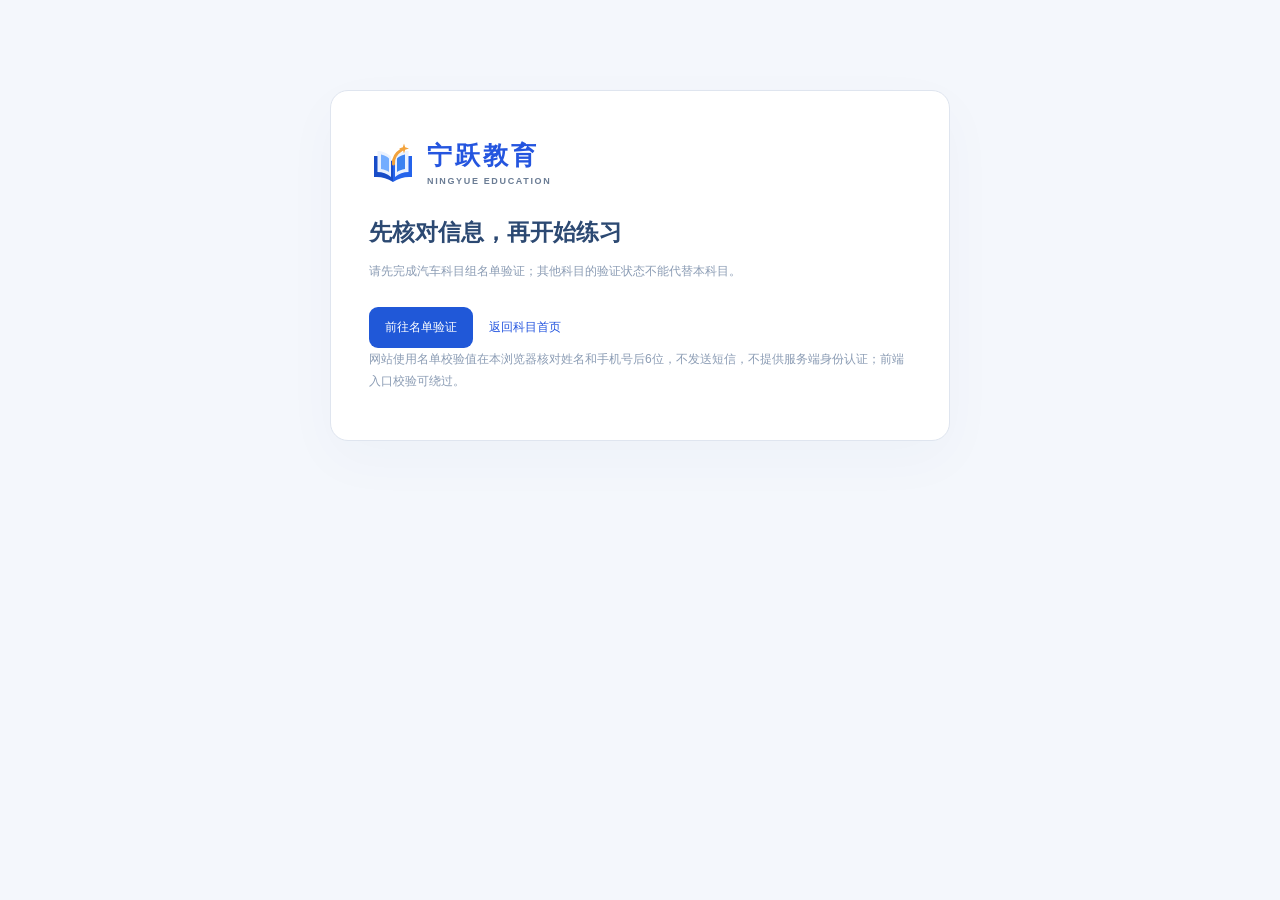
==== commit a35d723c: "Use name and phone last six digits for roster verification" ====
--- a/auto-exam.html
+++ b/auto-exam.html
@@ -26,8 +26,8 @@
 details{margin:14px 0}summary{cursor:pointer;font-weight:700}.side h3{font-size:16px}.row input[disabled],.row select[disabled]{background:#f8fafc;color:#64748b}
 @media(max-width:900px){.top{padding:12px}.top h1{font-size:17px}.top small{font-size:11px}.timer{font-size:22px;margin-left:10px}.layout{padding:10px;gap:12px}.side{padding:14px;max-height:none}.empty{padding:45px 15px}#nav{grid-template-columns:repeat(10,1fr)}.q{scroll-margin-top:110px}}
 @media print{.notice,#missingPanel,.home-link{display:none!important}.q{break-inside:avoid}.paperhead h2{font-size:22px}.option{padding:4px 8px;margin:3px 0}}
-</style><link rel="stylesheet" href="./access.css"><script src="./access.js?v=roster-hash-20261019"></script><link rel="icon" type="image/svg+xml" href="./assets/ningyue-mark.svg"><meta name="theme-color" content="#2058D8"><link rel="stylesheet" href="./brand.css"><link rel="stylesheet" href="./exam-brand.css"><script src="./brand.js"></script><script src="./site.js?v=subject-groups-20260926" defer></script></head><body class="ny-exam">
-<section id="accessGate" aria-busy="true"><a class="ny-brand" href="./index.html" aria-label="宁跃教育，返回首页"><img src="./assets/ningyue-mark.svg" width="48" height="48" data-brand-logo alt="宁跃教育标志"><span><strong data-brand="name">宁跃教育</strong><small data-brand="englishName">NINGYUE EDUCATION</small></span></a><h2>先核对信息，再开始练习</h2><p id="accessMessage">正在读取本科目的名单配置…</p><a id="accessLogin" class="gate-primary" href="./login.html?subject=auto">前往名单验证</a><a href="./index.html">返回科目首页</a><p class="muted">网站使用名单校验值在本浏览器核对输入，不发送短信，不提供服务端身份认证；前端入口校验可绕过。</p><noscript><p>请启用 JavaScript，名单验证和考试答题才可运行。</p></noscript></section>
+</style><link rel="stylesheet" href="./access.css"><script src="./access.js?v=roster-last6-20261019"></script><link rel="icon" type="image/svg+xml" href="./assets/ningyue-mark.svg"><meta name="theme-color" content="#2058D8"><link rel="stylesheet" href="./brand.css"><link rel="stylesheet" href="./exam-brand.css"><script src="./brand.js"></script><script src="./site.js?v=subject-groups-20260926" defer></script></head><body class="ny-exam">
+<section id="accessGate" aria-busy="true"><a class="ny-brand" href="./index.html" aria-label="宁跃教育，返回首页"><img src="./assets/ningyue-mark.svg" width="48" height="48" data-brand-logo alt="宁跃教育标志"><span><strong data-brand="name">宁跃教育</strong><small data-brand="englishName">NINGYUE EDUCATION</small></span></a><h2>先核对信息，再开始练习</h2><p id="accessMessage">正在读取本科目的名单配置…</p><a id="accessLogin" class="gate-primary" href="./login.html?subject=auto">前往名单验证</a><a href="./index.html">返回科目首页</a><p class="muted">网站使用名单校验值在本浏览器核对姓名和手机号后6位，不发送短信，不提供服务端身份认证；前端入口校验可绕过。</p><noscript><p>请启用 JavaScript，名单验证和考试答题才可运行。</p></noscript></section>
 
 <header class="top ny-exam-header"><div class="ny-exam-brand"><a class="ny-brand" href="./index.html" aria-label="宁跃教育，返回首页"><img src="./assets/ningyue-mark.svg" width="48" height="48" data-brand-logo alt="宁跃教育标志"><span><strong data-brand="name">宁跃教育</strong><small data-brand="englishName">NINGYUE EDUCATION</small></span></a><span class="ny-header-divider"></span><div class="ny-exam-heading"><h1>汽车科目组</h1><small>理论模拟机考 · 满分100分</small></div></div><div class="ny-exam-header-right"><a class="ny-exam-home" href="./index.html#subjects">← 科目首页</a><div class="ny-timer-box"><svg viewBox="0 0 24 24" class="ny-icon" fill="none" stroke="currentColor" stroke-width="1.7" stroke-linecap="round" stroke-linejoin="round" aria-hidden="true"><circle cx="12" cy="12" r="9"/><path d="M12 6v6l4 2"/></svg><div><small>剩余时间</small><span class="timer" id="timer" role="timer" aria-label="考试剩余时间">--:--</span></div></div></div></header>
 <main class="layout"><aside><div class="card side">
@@ -185,7 +185,7 @@
   return h+'</div>';
 }
 function render(){
-  let h=`<div class="paperhead"><h2>${esc(examTitle)}</h2><p class="candidate-caption">考生：${esc(examCandidate.name)} · ${esc(examCandidate.maskedPhone)} · ${esc(ExamAccess.subjects[EXAM_SUBJECT])}</p><div class="meta">共 ${paper.length} 题 · 满分100分 · ${examMinutes}分钟 · ${examRule==='partial'?'多选漏选得半分，错选不得分':'多选全部选对才得分'}</div></div><div id="result"></div>`;
+  let h=`<div class="paperhead"><h2>${esc(examTitle)}</h2><p class="candidate-caption">考生：${esc(examCandidate.name)} · 手机尾号 ${esc(examCandidate.maskedPhone)} · ${esc(ExamAccess.subjects[EXAM_SUBJECT])}</p><div class="meta">共 ${paper.length} 题 · 满分100分 · ${examMinutes}分钟 · ${examRule==='partial'?'多选漏选得半分，错选不得分':'多选全部选对才得分'}</div></div><div id="result"></div>`;
   for(const t of types){const a=paper.filter(q=>q.type===t);if(a.length)h+=`<div class="sectiontitle">${names[t]}（${a.length}题，每题${t==='multiple'?2:1}分）</div>`+a.map(question).join('');}
   $('exam').innerHTML=h;renderResult();
 }
@@ -273,7 +273,7 @@
   if(!ensureExamAccess())return false;
   if(!submitted){alert('交卷后才可下载成绩单');return;}
   const s=scoring();
-  const content=['宁跃教育 · 练习成绩单',examTitle,`考生：${examCandidate.name}`,`手机号：${examCandidate.maskedPhone}`,`科目：${ExamAccess.subjects[EXAM_SUBJECT]}`,`分数：${s.score} / ${s.max}`,`交卷方式：${submitReason==='verify'?'随机验证（非真实成绩）':submitReason==='timeout'?'到时自动交卷':'手动交卷'}`,`计分规则：${examRule==='partial'?'多选漏选得半分，错选不得分':'多选全部选对才得分'}`,'成绩由浏览器生成，未由服务器认证。','',...paper.map(q=>`${q.no}. [${names[q.type]}] ${q.stem}\n你的答案：${userText(q)||'未作答'}；题库答案：${correctText(q)}；得分：${earned(q)}/${points(q)}\n`)].join('\n');
+  const content=['宁跃教育 · 练习成绩单',examTitle,`考生：${examCandidate.name}`,`手机号尾号：${examCandidate.maskedPhone}`,`科目：${ExamAccess.subjects[EXAM_SUBJECT]}`,`分数：${s.score} / ${s.max}`,`交卷方式：${submitReason==='verify'?'随机验证（非真实成绩）':submitReason==='timeout'?'到时自动交卷':'手动交卷'}`,`计分规则：${examRule==='partial'?'多选漏选得半分，错选不得分':'多选全部选对才得分'}`,'成绩由浏览器生成，未由服务器认证。','',...paper.map(q=>`${q.no}. [${names[q.type]}] ${q.stem}\n你的答案：${userText(q)||'未作答'}；题库答案：${correctText(q)}；得分：${earned(q)}/${points(q)}\n`)].join('\n');
   const url=URL.createObjectURL(new Blob(['\ufeff'+content],{type:'text/plain;charset=utf-8'}));
   const a=document.createElement('a');a.href=url;a.download='宁跃教育_汽车科目组_考试成绩.txt';document.body.appendChild(a);a.click();a.remove();setTimeout(()=>URL.revokeObjectURL(url),1000);
 }
@@ -284,7 +284,7 @@
     if(!person)return;
     examCandidate=person;
     STORAGE_KEY=ExamAccess.progressKey(EXAM_SUBJECT,person,TEST_MODE);
-    $('candidateInfo').textContent=person.name+' · '+person.maskedPhone;
+    $('candidateInfo').textContent=person.name+' · 手机尾号 '+person.maskedPhone;
     $('logoutBtn').addEventListener('click',()=>{
       if(paper.length&&!submitted&&!confirm('退出后考试仍继续计时。当前进度保留，重新验证同一考生可继续。确定退出本科目？'))return;
       if(ensureExamAccess())save();
